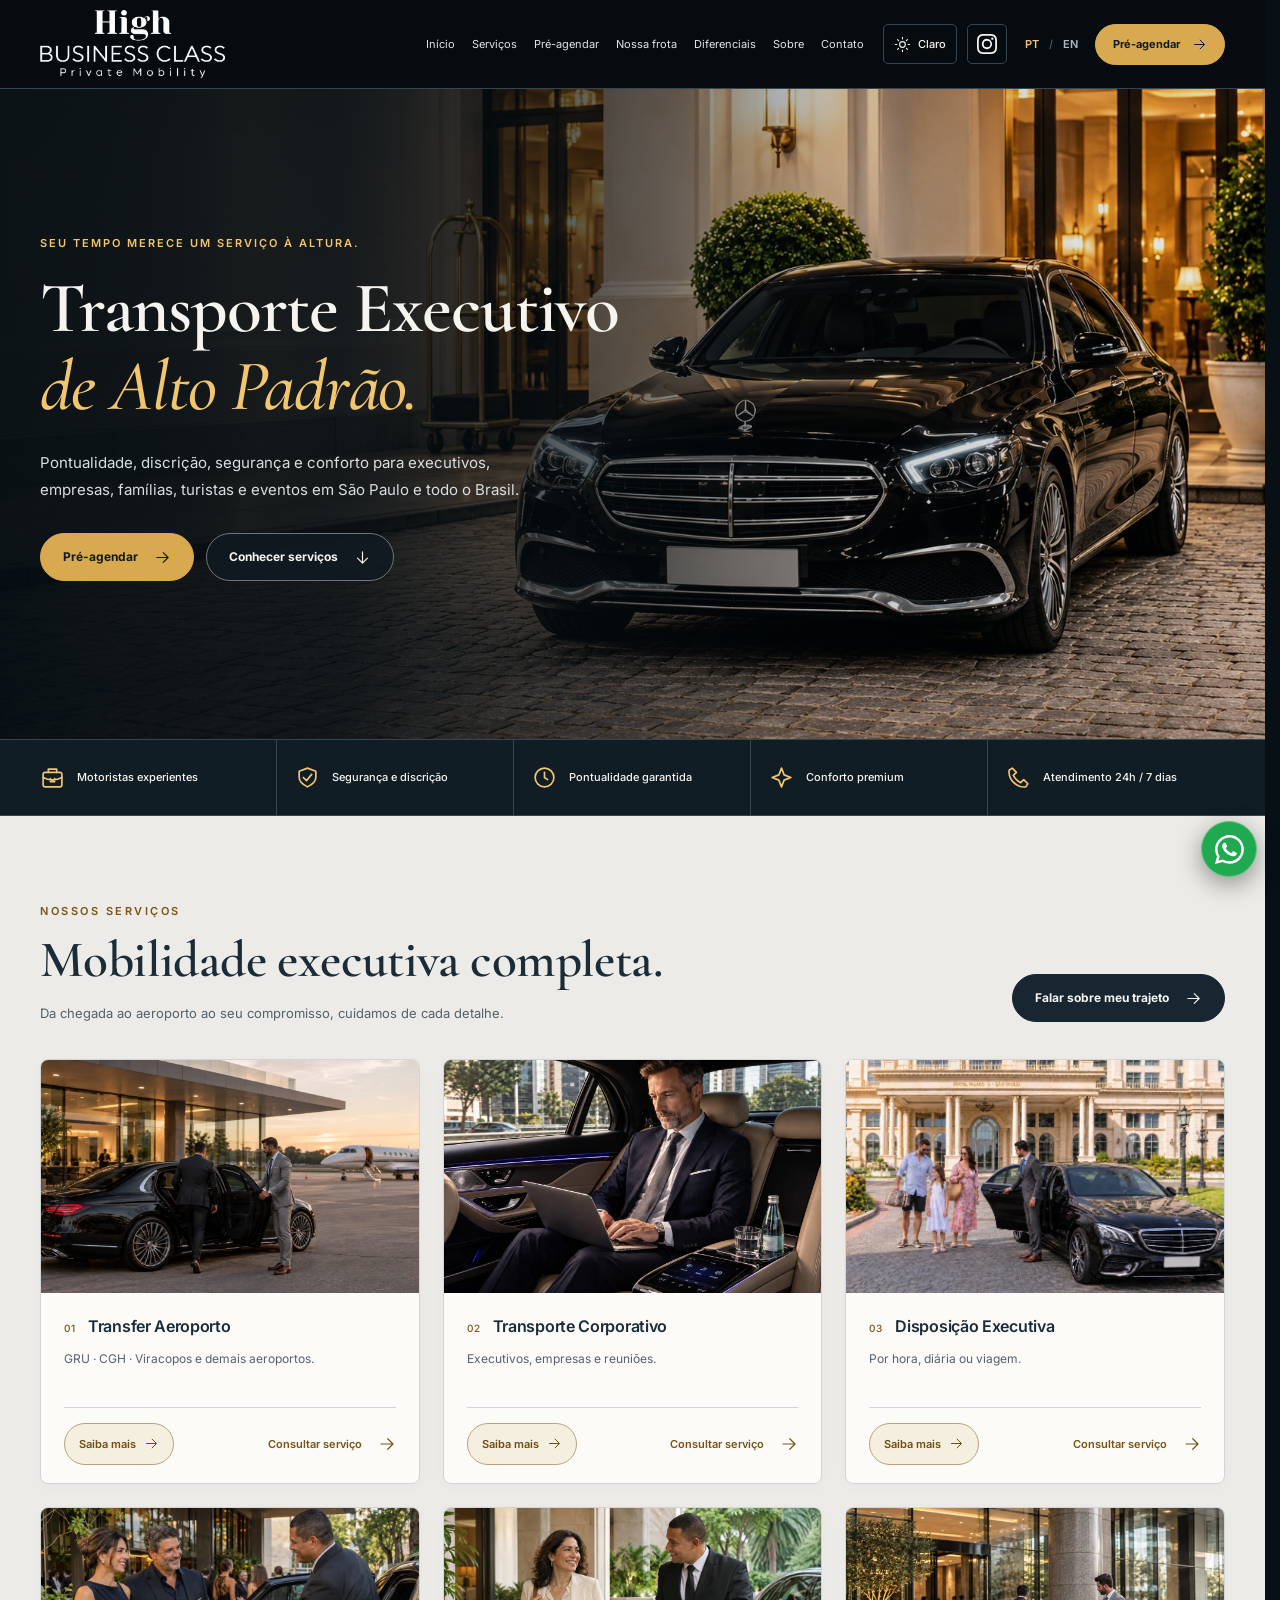
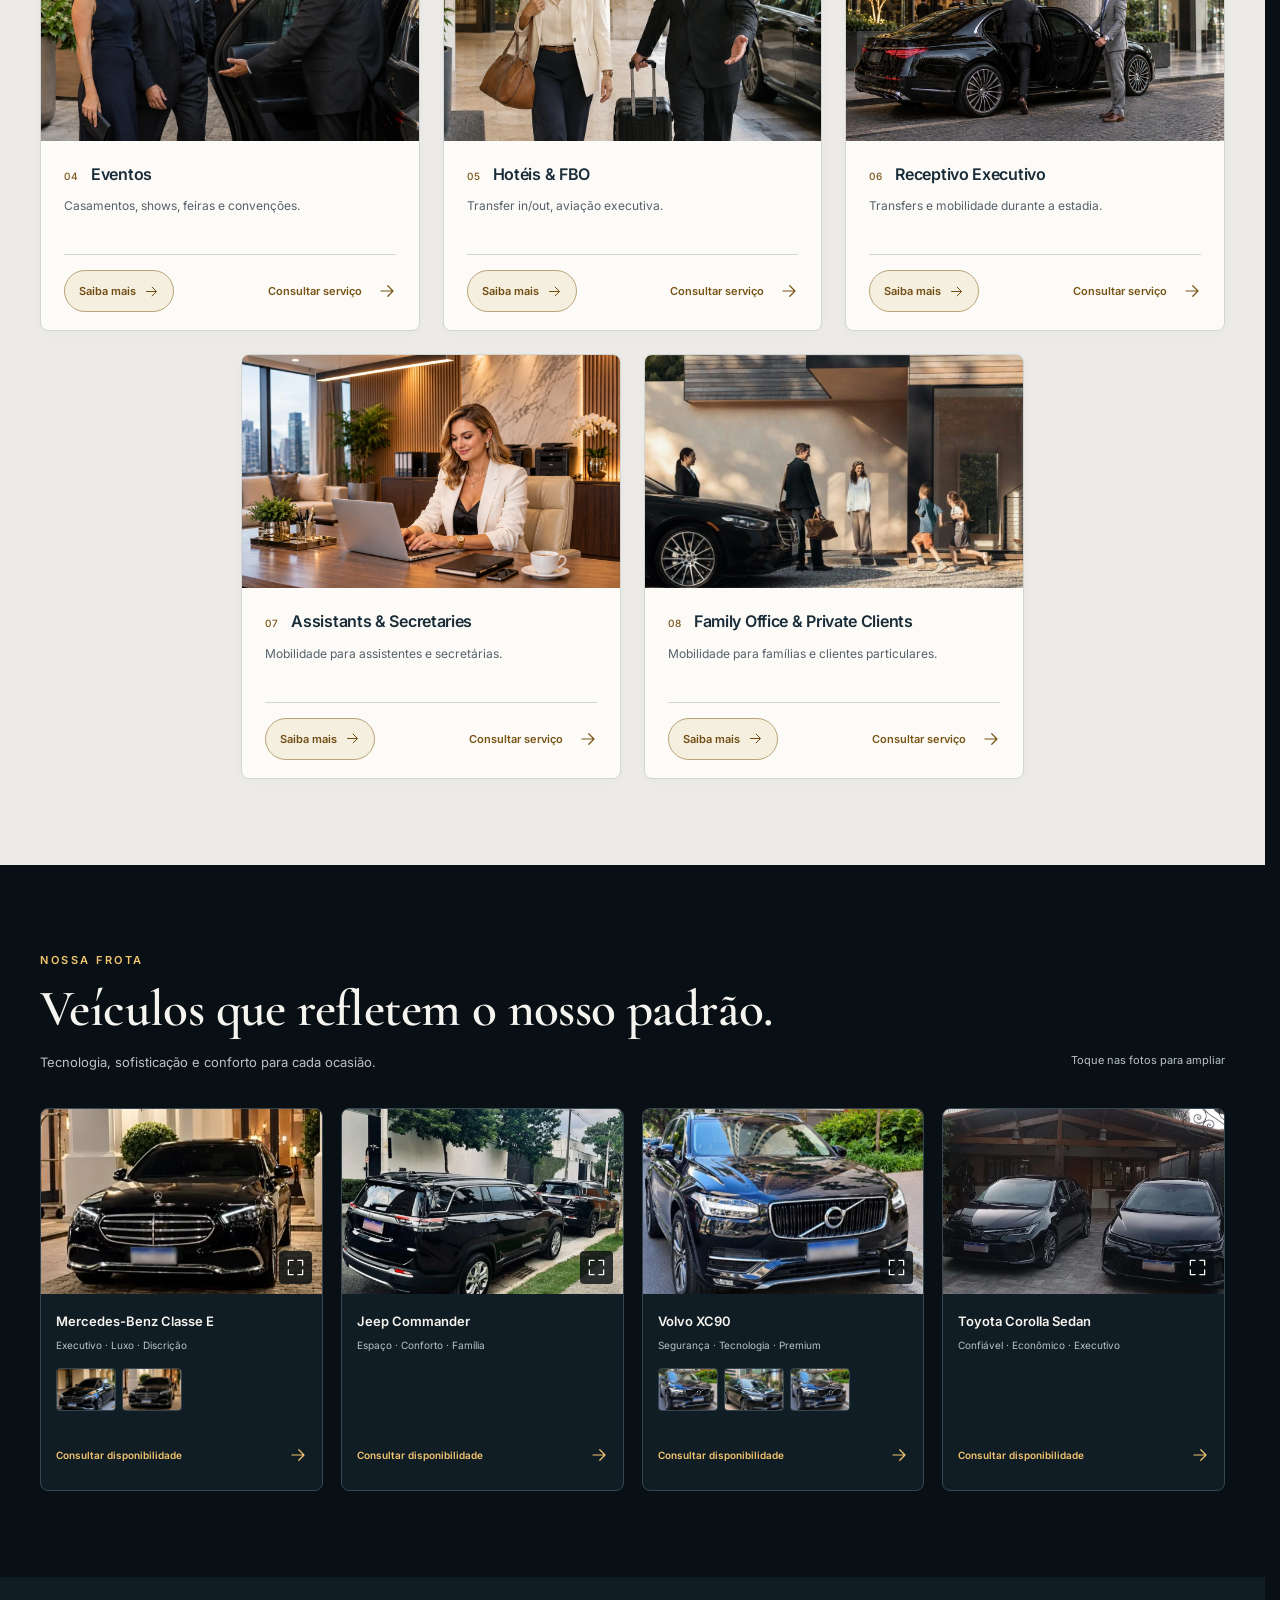
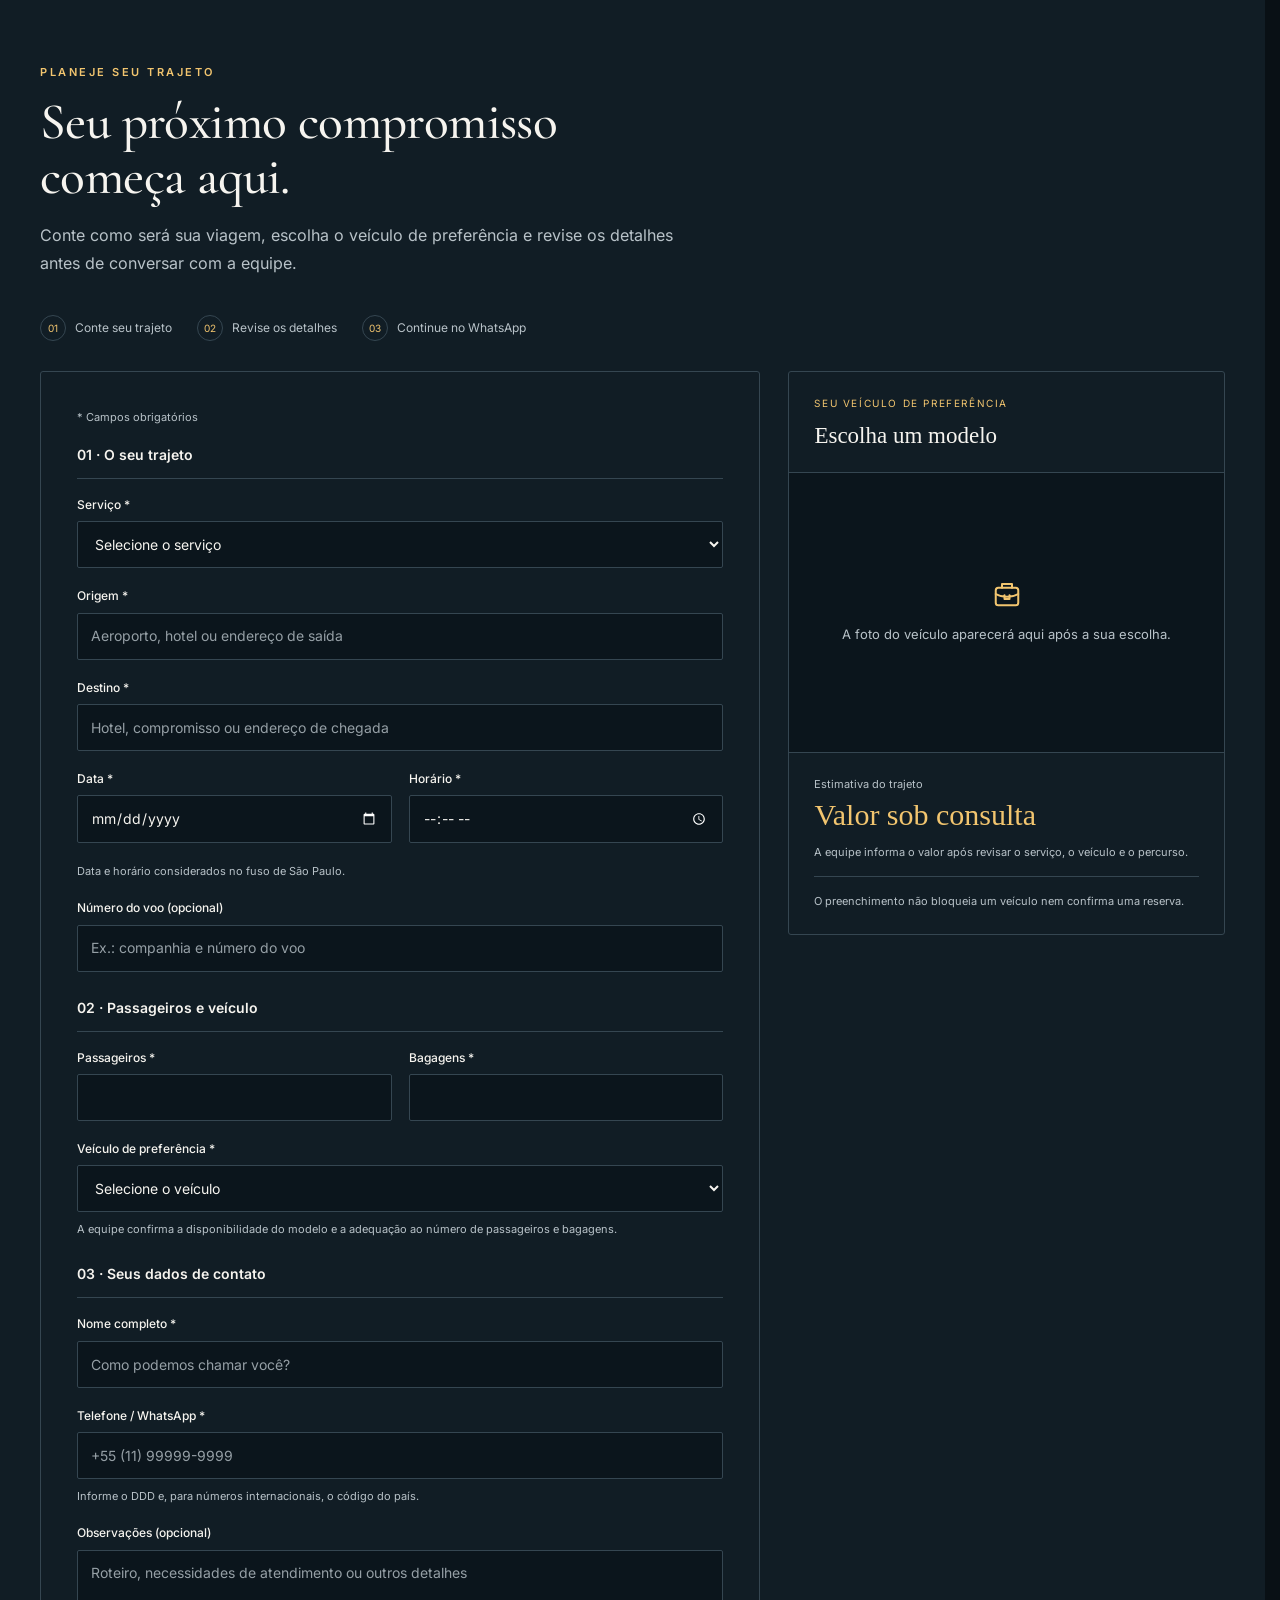
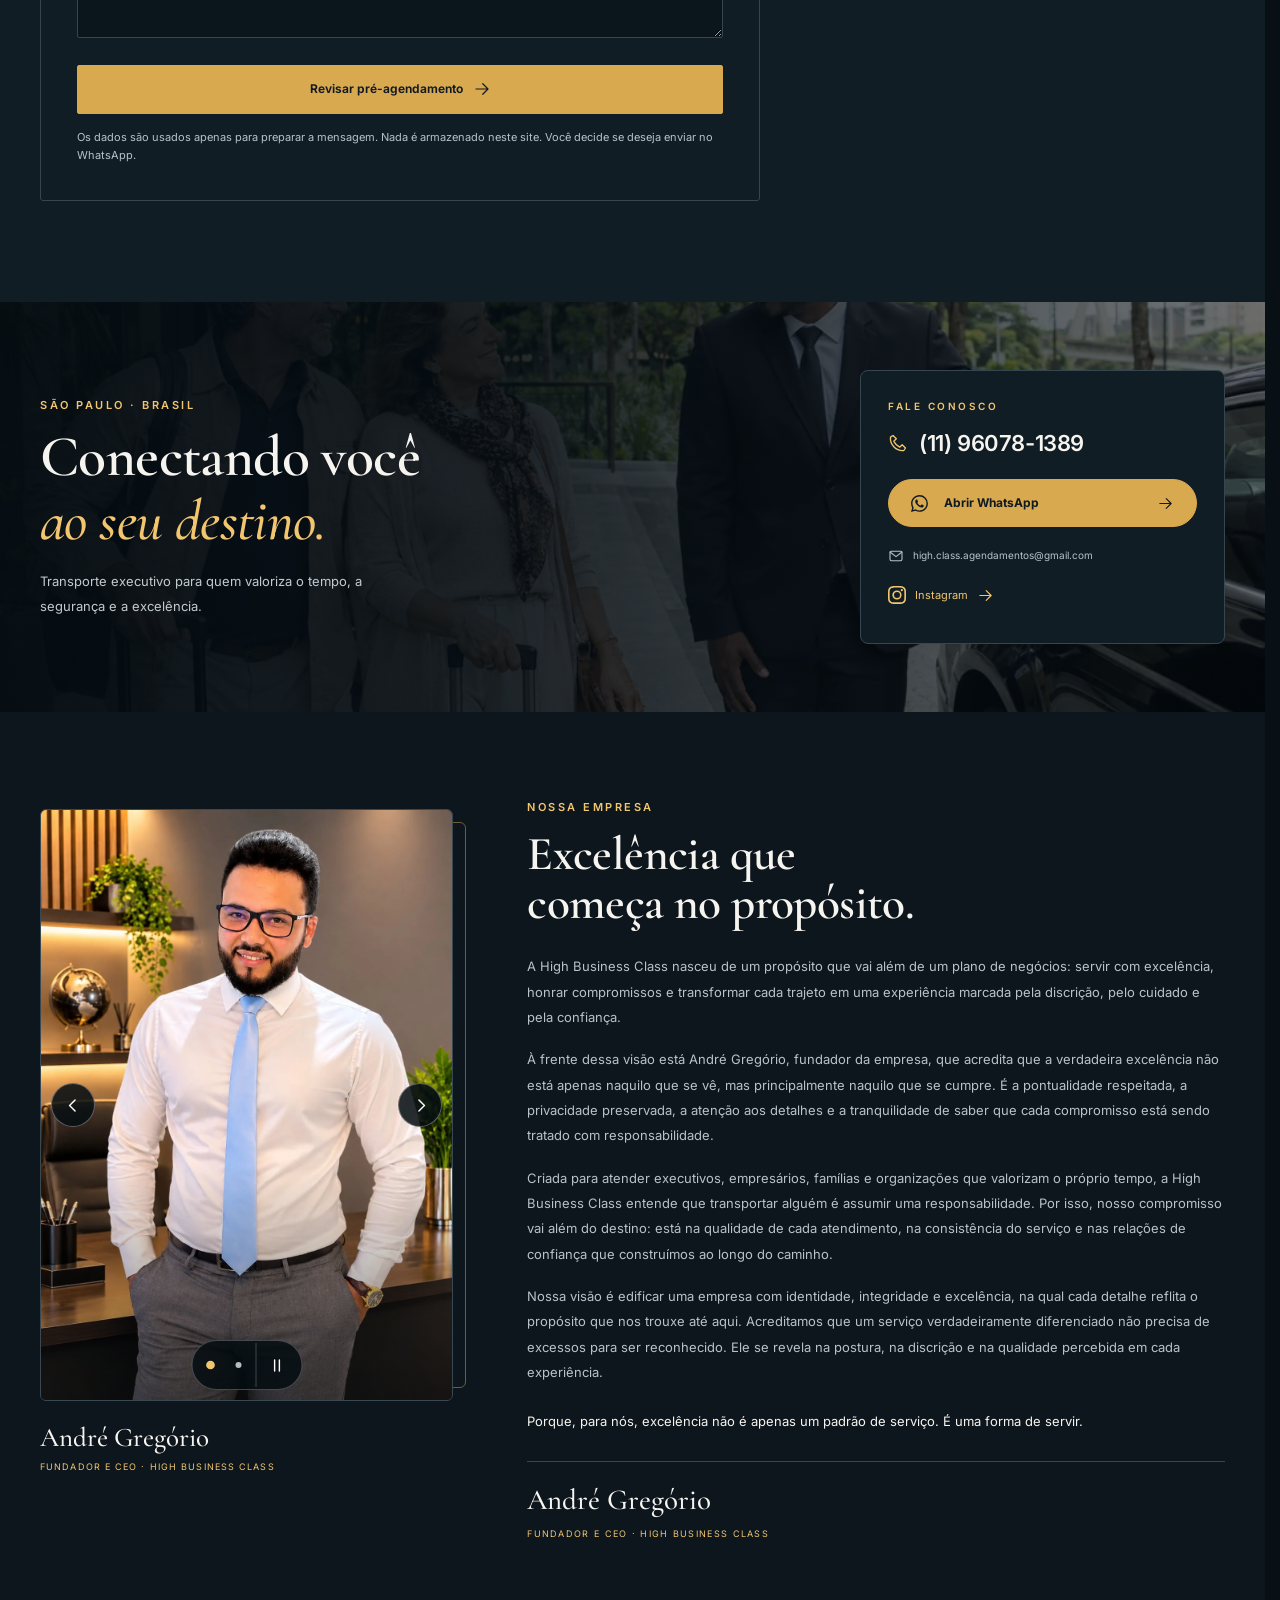
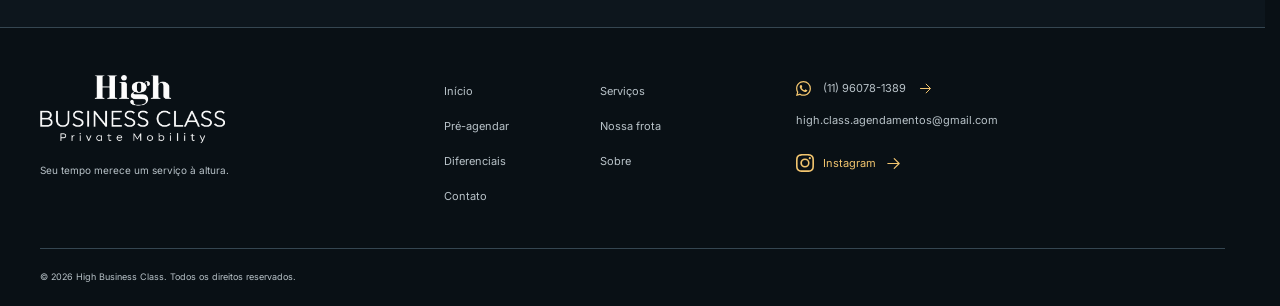
==== versoes/evolucao/index.html @ d51adef8 "Atualiza imagem de disposição executiva" ====
<!doctype html>
<html lang="pt-BR" data-theme="dark"><head><meta charset="utf-8"><meta name="viewport" content="width=device-width,initial-scale=1"><script src="theme-init.js"></script><meta name="theme-color" content="#091015"><meta name="description" content="High Business Class — Transporte Executivo de Alto Padrão em São Paulo."><title>High Business Class | Transporte Executivo de Alto Padrão</title><meta property="og:type" content="website"><meta property="og:locale" content="pt_BR"><meta property="og:title" content="High Business Class | Transporte Executivo de Alto Padrão"><meta property="og:description" content="Seu tempo merece um serviço à altura."><link rel="preload" href="assets/fonts/inter-latin.woff2" as="font" type="font/woff2" crossorigin><link rel="preload" href="assets/fonts/cormorant-latin.woff2" as="font" type="font/woff2" crossorigin><link rel="stylesheet" href="styles.css"><link rel="stylesheet" href="theme.css"><link rel="stylesheet" href="carousels.css"><link rel="stylesheet" href="booking.css"><link rel="stylesheet" href="service-details.css"><script src="config.js" defer></script><script src="media-config.js" defer></script><script src="booking-config.js" defer></script><script src="app.js" defer></script><script src="theme.js" defer></script><script src="carousels.js" defer></script><script src="service-details.js" defer></script><script src="booking.js" defer></script></head><body>
<a data-i18n="copy" data-en="Skip to content" href="#conteudo" class="skip-link">Pular para o conteúdo</a><!-- WhatsApp and Instagram glyphs: Bootstrap Icons (https://icons.getbootstrap.com/).
The MIT License (MIT)

Copyright (c) 2019-2024 The Bootstrap Authors

Permission is hereby granted, free of charge, to any person obtaining a copy
of this software and associated documentation files (the "Software"), to deal
in the Software without restriction, including without limitation the rights
to use, copy, modify, merge, publish, distribute, sublicense, and/or sell
copies of the Software, and to permit persons to whom the Software is
furnished to do so, subject to the following conditions:

The above copyright notice and this permission notice shall be included in
all copies or substantial portions of the Software.

THE SOFTWARE IS PROVIDED "AS IS", WITHOUT WARRANTY OF ANY KIND, EXPRESS OR
IMPLIED, INCLUDING BUT NOT LIMITED TO THE WARRANTIES OF MERCHANTABILITY,
FITNESS FOR A PARTICULAR PURPOSE AND NONINFRINGEMENT. IN NO EVENT SHALL THE
AUTHORS OR COPYRIGHT HOLDERS BE LIABLE FOR ANY CLAIM, DAMAGES OR OTHER
LIABILITY, WHETHER IN AN ACTION OF CONTRACT, TORT OR OTHERWISE, ARISING FROM,
OUT OF OR IN CONNECTION WITH THE SOFTWARE OR THE USE OR OTHER DEALINGS IN
THE SOFTWARE.
-->
<svg class="icon-library" xmlns="http://www.w3.org/2000/svg" aria-hidden="true"><symbol id="i-arrow" viewBox="0 0 24 24"><path d="M4 12h15M13 5l7 7-7 7"/></symbol><symbol id="i-down" viewBox="0 0 24 24"><path d="M12 4v16M5 13l7 7 7-7"/></symbol><symbol id="i-clock" viewBox="0 0 24 24"><circle cx="12" cy="12" r="9"/><path d="M12 7v5l3 2"/></symbol><symbol id="i-shield" viewBox="0 0 24 24"><path d="m12 3 8 3v6c0 4-4 7-8 9-4-2-8-5-8-9V6l8-3Z"/><path d="m8 12 3 3 5-6"/></symbol><symbol id="i-spark" viewBox="0 0 24 24"><path d="m12 3 2.5 6.5L21 12l-6.5 2.5L12 21l-2.5-6.5L3 12l6.5-2.5L12 3Z"/></symbol><symbol id="i-pin" viewBox="0 0 24 24"><path d="M19 10c0 6-7 11-7 11S5 16 5 10a7 7 0 1 1 14 0Z"/><circle cx="12" cy="10" r="2.5"/></symbol><symbol id="i-plane" viewBox="0 0 24 24"><path d="m3 12 7 2 4 7 2-1-1-7 6-7c1-2-1-4-3-2l-7 6-7-1-1 3Z"/></symbol><symbol id="i-case" viewBox="0 0 24 24"><rect x="3" y="7" width="18" height="14" rx="2"/><path d="M8 7V4h8v3M3 12c5 3 13 3 18 0M10 13v3h4v-3"/></symbol><symbol id="i-mail" viewBox="0 0 24 24"><rect x="3" y="5" width="18" height="14" rx="2"/><path d="m3 6 9 7 9-7"/></symbol><symbol id="i-phone" viewBox="0 0 24 24"><path d="m6 3 4 4-3 3c2 4 3 5 7 7l3-3 4 4-2 3C10 22 2 14 3 5l3-2Z"/></symbol><symbol id="i-expand" viewBox="0 0 24 24"><path d="M9 3H3v6m12-6h6v6M3 15v6h6m12-6v6h-6"/></symbol><symbol id="i-close" viewBox="0 0 24 24"><path d="m6 6 12 12M6 18 18 6"/></symbol><symbol id="i-menu" viewBox="0 0 24 24"><path d="M4 7h16M4 12h16M4 17h16"/></symbol><symbol id="i-instagram" viewBox="0 0 16 16"><path fill="currentColor" stroke="none" d="M8 0C5.829 0 5.556.01 4.703.048 3.85.088 3.269.222 2.76.42a3.9 3.9 0 0 0-1.417.923A3.9 3.9 0 0 0 .42 2.76C.222 3.268.087 3.85.048 4.7.01 5.555 0 5.827 0 8.001c0 2.172.01 2.444.048 3.297.04.852.174 1.433.372 1.942.205.526.478.972.923 1.417.444.445.89.719 1.416.923.51.198 1.09.333 1.942.372C5.555 15.99 5.827 16 8 16s2.444-.01 3.298-.048c.851-.04 1.434-.174 1.943-.372a3.9 3.9 0 0 0 1.416-.923c.445-.445.718-.891.923-1.417.197-.509.332-1.09.372-1.942C15.99 10.445 16 10.173 16 8s-.01-2.445-.048-3.299c-.04-.851-.175-1.433-.372-1.941a3.9 3.9 0 0 0-.923-1.417A3.9 3.9 0 0 0 13.24.42c-.51-.198-1.092-.333-1.943-.372C10.443.01 10.172 0 7.998 0zm-.717 1.442h.718c2.136 0 2.389.007 3.232.046.78.035 1.204.166 1.486.275.373.145.64.319.92.599s.453.546.598.92c.11.281.24.705.275 1.485.039.843.047 1.096.047 3.231s-.008 2.389-.047 3.232c-.035.78-.166 1.203-.275 1.485a2.5 2.5 0 0 1-.599.919c-.28.28-.546.453-.92.598-.28.11-.704.24-1.485.276-.843.038-1.096.047-3.232.047s-2.39-.009-3.233-.047c-.78-.036-1.203-.166-1.485-.276a2.5 2.5 0 0 1-.92-.598 2.5 2.5 0 0 1-.6-.92c-.109-.281-.24-.705-.275-1.485-.038-.843-.046-1.096-.046-3.233s.008-2.388.046-3.231c.036-.78.166-1.204.276-1.486.145-.373.319-.64.599-.92s.546-.453.92-.598c.282-.11.705-.24 1.485-.276.738-.034 1.024-.044 2.515-.045zm4.988 1.328a.96.96 0 1 0 0 1.92.96.96 0 0 0 0-1.92m-4.27 1.122a4.109 4.109 0 1 0 0 8.217 4.109 4.109 0 0 0 0-8.217m0 1.441a2.667 2.667 0 1 1 0 5.334 2.667 2.667 0 0 1 0-5.334"/></symbol><symbol id="i-wa" viewBox="0 0 16 16"><path fill="currentColor" stroke="none" d="M13.601 2.326A7.85 7.85 0 0 0 7.994 0C3.627 0 .068 3.558.064 7.926c0 1.399.366 2.76 1.057 3.965L0 16l4.204-1.102a7.9 7.9 0 0 0 3.79.965h.004c4.368 0 7.926-3.558 7.93-7.93A7.9 7.9 0 0 0 13.6 2.326zM7.994 14.521a6.6 6.6 0 0 1-3.356-.92l-.24-.144-2.494.654.666-2.433-.156-.251a6.56 6.56 0 0 1-1.007-3.505c0-3.626 2.957-6.584 6.591-6.584a6.56 6.56 0 0 1 4.66 1.931 6.56 6.56 0 0 1 1.928 4.66c-.004 3.639-2.961 6.592-6.592 6.592m3.615-4.934c-.197-.099-1.17-.578-1.353-.646-.182-.065-.315-.099-.445.099-.133.197-.513.646-.627.775-.114.133-.232.148-.43.05-.197-.1-.836-.308-1.592-.985-.59-.525-.985-1.175-1.103-1.372-.114-.198-.011-.304.088-.403.087-.088.197-.232.296-.346.1-.114.133-.198.198-.33.065-.134.034-.248-.015-.347-.05-.099-.445-1.076-.612-1.47-.16-.389-.323-.335-.445-.34-.114-.007-.247-.007-.38-.007a.73.73 0 0 0-.529.247c-.182.198-.691.677-.691 1.654s.71 1.916.81 2.049c.098.133 1.394 2.132 3.383 2.992.47.205.84.326 1.129.418.475.152.904.129 1.246.08.38-.058 1.171-.48 1.338-.943.164-.464.164-.86.114-.943-.049-.084-.182-.133-.38-.232"/></symbol></svg>
<header class="site-header"><div class="wrap header-inner"><a href="#inicio" class="brand" aria-label="High Business Class — início" data-i18n-aria="copy" data-en-aria="High Business Class — home"><img class="logo" src="assets/logo-transparente.png" alt="High Business Class" width="1347" height="686"></a><nav id="site-nav" class="links" aria-label="Navegação principal" data-i18n-aria="copy" data-en-aria="Main navigation"><a href="#inicio"><span data-i18n="copy" data-en="Home" >Início</span></a><a href="#servicos"><span data-i18n="copy" data-en="Services" >Serviços</span></a><a href="#pre-agendamento"><span data-i18n="copy" data-en="Pre-booking">Pré-agendar</span></a><a href="#frota"><span data-i18n="copy" data-en="Our fleet" >Nossa frota</span></a><a href="#diferenciais"><span data-i18n="copy" data-en="Why HBC" >Diferenciais</span></a><a href="#sobre"><span data-i18n="copy" data-en="About" >Sobre</span></a><a href="#contato"><span data-i18n="copy" data-en="Contact" >Contato</span></a></nav><div class="header-actions"><button id="theme-toggle" class="theme-toggle" type="button" aria-label="Ativar tema claro" disabled><svg class="icon theme-sun" viewBox="0 0 24 24" aria-hidden="true"><circle cx="12" cy="12" r="4"/><path d="M12 2v2m0 16v2M2 12h2m16 0h2M5 5l1.5 1.5m11 11L19 19M5 19l1.5-1.5m11-11L19 5"/></svg><svg class="icon theme-moon" viewBox="0 0 24 24" aria-hidden="true"><path d="M20.8 13.4A9 9 0 0 1 10.6 3.2 9 9 0 1 0 20.8 13.4Z"/></svg><span data-theme-label>Claro</span></button><a class="header-instagram" data-instagram data-position="header" href="https://www.instagram.com/high.class.business/" target="_blank" rel="noopener noreferrer" aria-label="Instagram da High Business Class"><svg class="icon icon-brand" viewBox="0 0 16 16" aria-hidden="true" focusable="false"><use href="#i-instagram"/></svg></a><div class="language" role="group" aria-label="Idioma" data-i18n-aria="copy" data-en-aria="Language"><button type="button" class="lang-btn active" data-lang="pt" aria-pressed="true" lang="pt-BR">PT</button><span aria-hidden="true">/</span><button type="button" class="lang-btn" data-lang="en" aria-pressed="false" lang="en">EN</button></div><a class="btn gold header-quote" data-position="header" href="#pre-agendamento" ><span data-i18n="copy" data-en="Pre-book" >Pré-agendar</span><svg class="icon" aria-hidden="true" focusable="false"><use href="#i-arrow"/></svg></a><button id="menu-toggle" class="menu-toggle" type="button" aria-controls="site-nav" aria-expanded="false" aria-label="Abrir menu"><svg class="icon" aria-hidden="true" focusable="false"><use href="#i-menu"/></svg></button></div></div></header>
<main id="conteudo"><section class="hero" id="inicio" aria-labelledby="hero-title"><img class="hero-photo" src="assets/hero-carro-hd.webp" alt="Mercedes-Benz Classe E em frente à entrada de um hotel" data-i18n-alt="Copy" data-en-alt="Mercedes-Benz E-Class outside a hotel entrance" width="1672" height="941" fetchpriority="high"><div class="wrap hero-wrap"><div class="hero-content"><p data-i18n="copy" data-en="Your time deserves a service to match." class="eyebrow">Seu tempo merece um serviço à altura.</p><h1 id="hero-title"><span data-i18n="copy" data-en="Executive Chauffeur Service" >Transporte Executivo</span><em class="gold-text"><span data-i18n="copy" data-en="of Distinction." >de Alto Padrão.</span></em></h1><p data-i18n="copy" data-en="Punctuality, discretion, safety and comfort for executives, companies, families, visitors and events in São Paulo and throughout Brazil." class="hero-description">Pontualidade, discrição, segurança e conforto para executivos, empresas, famílias, turistas e eventos em São Paulo e todo o Brasil.</p><div class="hero-actions"><a class="btn gold" data-position="hero" href="#pre-agendamento" ><span data-i18n="copy" data-en="Plan my journey" >Pré-agendar</span><svg class="icon" aria-hidden="true" focusable="false"><use href="#i-arrow"/></svg></a><a class="btn dark" href="#servicos"><span data-i18n="copy" data-en="Explore services" >Conhecer serviços</span><svg class="icon" aria-hidden="true" focusable="false"><use href="#i-down"/></svg></a></div></div></div></section>
<div class="featurebar" id="diferenciais"><div class="wrap features"><div class="feature"><svg class="icon" aria-hidden="true" focusable="false"><use href="#i-case"/></svg><span data-i18n="copy" data-en="Experienced chauffeurs" >Motoristas experientes</span></div><div class="feature"><svg class="icon" aria-hidden="true" focusable="false"><use href="#i-shield"/></svg><span data-i18n="copy" data-en="Safety &amp; discretion" >Segurança e discrição</span></div><div class="feature"><svg class="icon" aria-hidden="true" focusable="false"><use href="#i-clock"/></svg><span data-i18n="copy" data-en="Guaranteed punctuality" >Pontualidade garantida</span></div><div class="feature"><svg class="icon" aria-hidden="true" focusable="false"><use href="#i-spark"/></svg><span data-i18n="copy" data-en="Premium comfort" >Conforto premium</span></div><div class="feature"><svg class="icon" aria-hidden="true" focusable="false"><use href="#i-phone"/></svg><span data-i18n="copy" data-en="24/7 assistance" >Atendimento 24h / 7 dias</span></div></div></div>
<section class="services-section" id="servicos" aria-labelledby="services-title"><div class="wrap"><div class="section-top"><div><p data-i18n="copy" data-en="Our services" class="kicker">Nossos serviços</p><h2 data-i18n="copy" data-en="Complete executive mobility." id="services-title">Mobilidade executiva completa.</h2><p data-i18n="copy" data-en="From airport arrival to your business engagement, we take care of every detail." class="section-description">Da chegada ao aeroporto ao seu compromisso, cuidamos de cada detalhe.</p></div><a class="btn dark" data-position="services_intro" href="#pre-agendamento" ><span data-i18n="copy" data-en="Discuss my journey" >Falar sobre meu trajeto</span><svg class="icon" aria-hidden="true" focusable="false"><use href="#i-arrow"/></svg></a></div><div class="service-grid service-grid--expanded"><article class="service" id="servico-aeroporto"><div class="service-img" data-carousel="aeroporto" data-carousel-label="Transfer aeroporto" data-carousel-label-en="Airport transfers"><img src="assets/novas/transferofc001.webp" width="1280" height="720" alt="Motorista recebe passageiro junto a um sedã em terminal de aviação executiva" data-i18n-alt="copy" data-en-alt="Chauffeur welcoming a passenger beside a sedan at an executive aviation terminal" loading="lazy" decoding="async"></div><div class="service-body"><div class="service-title"><span class="service-index" aria-hidden="true">01</span><h3 data-i18n="copy" data-en="Airport Transfers" >Transfer Aeroporto</h3></div><p data-i18n="copy" data-en="GRU · CGH · Viracopos and other airports." >GRU · CGH · Viracopos e demais aeroportos.</p><div class="service-actions"><button class="service-more" type="button" data-service-open="aeroporto" aria-controls="service-dialog-aeroporto" aria-haspopup="dialog" aria-label="Saiba mais sobre Transfer aeroporto" data-i18n-aria="copy" data-en-aria="Learn more about Airport transfer" hidden><span data-i18n="copy" data-en="Learn more">Saiba mais</span><svg class="icon" aria-hidden="true" focusable="false"><use href="#i-arrow"/></svg></button><a class="text-link" data-position="service" data-service="aeroporto" href="#pre-agendamento"  data-booking-service="aeroporto"><span data-i18n="copy" data-en="Enquire about this service" >Consultar serviço</span><svg class="icon" aria-hidden="true" focusable="false"><use href="#i-arrow"/></svg></a></div></div></article><article class="service" id="servico-corporativo"><div class="service-img" data-carousel="corporativo" data-carousel-label="Transporte corporativo" data-carousel-label-en="Corporate transportation"><img src="assets/novas/corporativoofc001.webp" width="1280" height="945" alt="Passageiro de terno usa notebook no banco traseiro de um veículo executivo" data-i18n-alt="copy" data-en-alt="Passenger in a suit using a laptop in the rear seat of an executive vehicle" loading="lazy" decoding="async"></div><div class="service-body"><div class="service-title"><span class="service-index" aria-hidden="true">02</span><h3 data-i18n="copy" data-en="Corporate Transportation" >Transporte Corporativo</h3></div><p data-i18n="copy" data-en="Executives, companies and meetings." >Executivos, empresas e reuniões.</p><div class="service-actions"><button class="service-more" type="button" data-service-open="corporativo" aria-controls="service-dialog-corporativo" aria-haspopup="dialog" aria-label="Saiba mais sobre Transporte corporativo" data-i18n-aria="copy" data-en-aria="Learn more about Corporate transportation" hidden><span data-i18n="copy" data-en="Learn more">Saiba mais</span><svg class="icon" aria-hidden="true" focusable="false"><use href="#i-arrow"/></svg></button><a class="text-link" data-position="service" data-service="corporativo" href="#pre-agendamento"  data-booking-service="corporativo"><span data-i18n="copy" data-en="Enquire about this service" >Consultar serviço</span><svg class="icon" aria-hidden="true" focusable="false"><use href="#i-arrow"/></svg></a></div></div></article><article class="service" id="servico-disposicao"><div class="service-img" data-carousel="disposicao" data-carousel-label="Disposição executiva" data-carousel-label-en="Chauffeur at disposal"><img src="assets/novas/disposicao01.webp" width="1591" height="989" alt="Motorista recebe uma família junto a um sedã executivo na entrada de um hotel" data-i18n-alt="Copy" data-en-alt="Chauffeur welcoming a family beside an executive sedan at a hotel entrance" loading="lazy" decoding="async"></div><div class="service-body"><div class="service-title"><span class="service-index" aria-hidden="true">03</span><h3 data-i18n="copy" data-en="Chauffeur at Disposal" >Disposição Executiva</h3></div><p data-i18n="copy" data-en="Hourly, daily or trip-based service." >Por hora, diária ou viagem.</p><div class="service-actions"><button class="service-more" type="button" data-service-open="disposicao" aria-controls="service-dialog-disposicao" aria-haspopup="dialog" aria-label="Saiba mais sobre Motorista à disposição" data-i18n-aria="copy" data-en-aria="Learn more about Private chauffeur" hidden><span data-i18n="copy" data-en="Learn more">Saiba mais</span><svg class="icon" aria-hidden="true" focusable="false"><use href="#i-arrow"/></svg></button><a class="text-link" data-position="service" data-service="disposicao" href="#pre-agendamento"  data-booking-service="disposicao"><span data-i18n="copy" data-en="Enquire about this service" >Consultar serviço</span><svg class="icon" aria-hidden="true" focusable="false"><use href="#i-arrow"/></svg></a></div></div></article><article class="service" id="servico-eventos"><div class="service-img" data-carousel="eventos" data-carousel-label="Eventos" data-carousel-label-en="Events"><img src="assets/novas/eventos.webp" width="1000" height="667" alt="Convidados sendo recebidos para um evento" data-i18n-alt="Copy" data-en-alt="Guests being welcomed for an event" loading="lazy" decoding="async"></div><div class="service-body"><div class="service-title"><span class="service-index" aria-hidden="true">04</span><h3 data-i18n="copy" data-en="Events" >Eventos</h3></div><p data-i18n="copy" data-en="Weddings, concerts, trade shows and conventions." >Casamentos, shows, feiras e convenções.</p><div class="service-actions"><button class="service-more" type="button" data-service-open="eventos" aria-controls="service-dialog-eventos" aria-haspopup="dialog" aria-label="Saiba mais sobre Transporte para eventos" data-i18n-aria="copy" data-en-aria="Learn more about Event transportation" hidden><span data-i18n="copy" data-en="Learn more">Saiba mais</span><svg class="icon" aria-hidden="true" focusable="false"><use href="#i-arrow"/></svg></button><a class="text-link" data-position="service" data-service="eventos" href="#pre-agendamento"  data-booking-service="eventos"><span data-i18n="copy" data-en="Enquire about this service" >Consultar serviço</span><svg class="icon" aria-hidden="true" focusable="false"><use href="#i-arrow"/></svg></a></div></div></article><article class="service" id="servico-hoteis"><div class="service-img" data-carousel="hoteis" data-carousel-label="Hotéis e FBO" data-carousel-label-en="Hotels and FBO"><img src="assets/novas/hoteis-fbo.webp" width="1000" height="667" alt="Viajante sendo recebido à saída de um hotel" data-i18n-alt="Copy" data-en-alt="A traveller being welcomed outside a hotel" loading="lazy" decoding="async"></div><div class="service-body"><div class="service-title"><span class="service-index" aria-hidden="true">05</span><h3 data-i18n="copy" data-en="Hotels &amp; FBO" >Hotéis &amp; FBO</h3></div><p data-i18n="copy" data-en="Transfers and private aviation." >Transfer in/out, aviação executiva.</p><div class="service-actions"><button class="service-more" type="button" data-service-open="hoteis" aria-controls="service-dialog-hoteis" aria-haspopup="dialog" aria-label="Saiba mais sobre Hotéis e aviação executiva" data-i18n-aria="copy" data-en-aria="Learn more about Hotels and private aviation" hidden><span data-i18n="copy" data-en="Learn more">Saiba mais</span><svg class="icon" aria-hidden="true" focusable="false"><use href="#i-arrow"/></svg></button><a class="text-link" data-position="service" data-service="hoteis" href="#pre-agendamento"  data-booking-service="hoteis"><span data-i18n="copy" data-en="Enquire about this service" >Consultar serviço</span><svg class="icon" aria-hidden="true" focusable="false"><use href="#i-arrow"/></svg></a></div></div></article><article class="service" id="servico-receptivo"><div class="service-img" data-carousel="receptivo" data-carousel-label="Receptivo Executivo" data-carousel-label-en="Executive Meet &amp; Greet"><img src="assets/novas/receptivoexecutivoofc001.webp" width="1280" height="960" alt="Motorista segura a porta de um sedã executivo para um passageiro diante de um edifício" data-i18n-alt="copy" data-en-alt="Chauffeur holding the door of an executive sedan for a passenger outside a building" loading="lazy" decoding="async"></div><div class="service-body"><div class="service-title"><span class="service-index" aria-hidden="true">06</span><h3 data-i18n="copy" data-en="Executive Meet &amp; Greet">Receptivo Executivo</h3></div><p data-i18n="copy" data-en="Transfers and transportation throughout your stay.">Transfers e mobilidade durante a estadia.</p><div class="service-actions"><button class="service-more" type="button" data-service-open="receptivo" aria-controls="service-dialog-receptivo" aria-haspopup="dialog" aria-label="Saiba mais sobre Receptivo Executivo" data-i18n-aria="copy" data-en-aria="Learn more about Executive Meet &amp; Greet" hidden><span data-i18n="copy" data-en="Learn more">Saiba mais</span><svg class="icon" aria-hidden="true" focusable="false"><use href="#i-arrow"/></svg></button><a class="text-link" data-position="service" data-service="receptivo" href="#pre-agendamento" data-booking-service="receptivo"><span data-i18n="copy" data-en="Enquire about this service">Consultar serviço</span><svg class="icon" aria-hidden="true" focusable="false"><use href="#i-arrow"/></svg></a></div></div></article><article class="service" id="servico-assistants"><div class="service-img" data-carousel="assistants" data-carousel-label="Assistants &amp; Secretaries" data-carousel-label-en="Assistants &amp; Secretaries"><img src="assets/novas/assitantssecretariesofc001.webp" width="1280" height="842" alt="Mulher de blazer claro usando notebook em uma mesa de escritório" data-i18n-alt="copy" data-en-alt="Woman in a light blazer using a laptop at an office desk" loading="lazy" decoding="async"></div><div class="service-body"><div class="service-title"><span class="service-index" aria-hidden="true">07</span><h3 data-i18n="copy" data-en="Assistants &amp; Secretaries">Assistants &amp; Secretaries</h3></div><p data-i18n="copy" data-en="Transportation support for assistants and secretaries.">Mobilidade para assistentes e secretárias.</p><div class="service-actions"><button class="service-more" type="button" data-service-open="assistants" aria-controls="service-dialog-assistants" aria-haspopup="dialog" aria-label="Saiba mais sobre Assistants &amp; Secretaries" data-i18n-aria="copy" data-en-aria="Learn more about Assistants &amp; Secretaries" hidden><span data-i18n="copy" data-en="Learn more">Saiba mais</span><svg class="icon" aria-hidden="true" focusable="false"><use href="#i-arrow"/></svg></button><a class="text-link" data-position="service" data-service="assistants" href="#pre-agendamento" data-booking-service="assistants"><span data-i18n="copy" data-en="Enquire about this service">Consultar serviço</span><svg class="icon" aria-hidden="true" focusable="false"><use href="#i-arrow"/></svg></a></div></div></article><article class="service" id="servico-familyoffice"><div class="service-img" data-carousel="familyoffice" data-carousel-label="Family Office &amp; Private Clients" data-carousel-label-en="Family Office &amp; Private Clients"><img src="assets/novas/FAMILYOFFICE_PRIVATECLIENTS.webp" width="1024" height="597" alt="Família com duas crianças junto a um sedã preto na entrada de uma residência" data-i18n-alt="copy" data-en-alt="Family with two children beside a black sedan outside a residence" loading="lazy" decoding="async"></div><div class="service-body"><div class="service-title"><span class="service-index" aria-hidden="true">08</span><h3 data-i18n="copy" data-en="Family Office &amp; Private Clients">Family Office &amp; Private Clients</h3></div><p data-i18n="copy" data-en="Transportation for families and private clients.">Mobilidade para famílias e clientes particulares.</p><div class="service-actions"><button class="service-more" type="button" data-service-open="familyoffice" aria-controls="service-dialog-familyoffice" aria-haspopup="dialog" aria-label="Saiba mais sobre Family Office &amp; Private Clients" data-i18n-aria="copy" data-en-aria="Learn more about Family Office &amp; Private Clients" hidden><span data-i18n="copy" data-en="Learn more">Saiba mais</span><svg class="icon" aria-hidden="true" focusable="false"><use href="#i-arrow"/></svg></button><a class="text-link" data-position="service" data-service="familyoffice" href="#pre-agendamento" data-booking-service="familyoffice"><span data-i18n="copy" data-en="Enquire about this service">Consultar serviço</span><svg class="icon" aria-hidden="true" focusable="false"><use href="#i-arrow"/></svg></a></div></div></article></div></div></section>
<section class="fleet-section" id="frota" aria-labelledby="fleet-title"><div class="wrap"><div class="section-top"><div><p data-i18n="copy" data-en="Our fleet" class="kicker">Nossa frota</p><h2 data-i18n="copy" data-en="Vehicles that reflect our standards." id="fleet-title">Veículos que refletem o nosso padrão.</h2><p data-i18n="copy" data-en="Technology, sophistication and comfort for every occasion." class="section-description">Tecnologia, sofisticação e conforto para cada ocasião.</p></div><p data-i18n="copy" data-en="Tap the photos to enlarge" class="gallery-tip">Toque nas fotos para ampliar</p></div><div class="fleet-grid"><article class="vehicle"><button class="vehicle-main" type="button" data-gallery data-src="assets/frota/mercedes.webp" data-caption="Mercedes-Benz Classe E" data-alt="Mercedes-Benz Classe E" data-alt-pt="Mercedes-Benz Classe E" data-alt-en="Mercedes-Benz Classe E" aria-label="Ampliar foto: Mercedes-Benz Classe E" data-i18n-aria="copy" data-en-aria="Enlarge photo: Mercedes-Benz Classe E"><img src="assets/frota/mercedes.webp" alt="Mercedes-Benz Classe E" data-i18n-alt="Copy" data-en-alt="Mercedes-Benz Classe E" loading="lazy" decoding="async"><svg class="icon" aria-hidden="true" focusable="false"><use href="#i-expand"/></svg></button><div class="vehicle-body"><h3>Mercedes-Benz Classe E</h3><p data-i18n="copy" data-en="Executive · Luxury · Discretion" >Executivo · Luxo · Discrição</p><div class="vehicle-links"><div class="mini-gallery"><button class="thumbnail" type="button" data-gallery data-src="assets/frota/mercedes_1.png" data-caption="Mercedes-Benz Classe E" data-alt="Mercedes-Benz Classe E — foto 1" data-alt-pt="Mercedes-Benz Classe E — foto 1" data-alt-en="Mercedes-Benz Classe E — photo 1" aria-label="Ampliar foto: Mercedes-Benz Classe E" data-i18n-aria="copy" data-en-aria="Enlarge photo: Mercedes-Benz Classe E"><img src="assets/frota/mercedes_1.png" alt="Mercedes-Benz Classe E — foto 1" data-i18n-alt="Copy" data-en-alt="Mercedes-Benz Classe E — photo 1" loading="lazy" decoding="async"><svg class="icon" aria-hidden="true" focusable="false"><use href="#i-expand"/></svg></button><button class="thumbnail" type="button" data-gallery data-src="assets/frota/mercedes_2.png" data-caption="Mercedes-Benz Classe E" data-alt="Mercedes-Benz Classe E — foto 2" data-alt-pt="Mercedes-Benz Classe E — foto 2" data-alt-en="Mercedes-Benz Classe E — photo 2" aria-label="Ampliar foto: Mercedes-Benz Classe E" data-i18n-aria="copy" data-en-aria="Enlarge photo: Mercedes-Benz Classe E"><img src="assets/frota/mercedes_2.png" alt="Mercedes-Benz Classe E — foto 2" data-i18n-alt="Copy" data-en-alt="Mercedes-Benz Classe E — photo 2" loading="lazy" decoding="async"><svg class="icon" aria-hidden="true" focusable="false"><use href="#i-expand"/></svg></button></div><a class="text-link" data-position="fleet" href="#pre-agendamento"  data-booking-vehicle="mercedes"><span data-i18n="copy" data-en="Check availability" >Consultar disponibilidade</span><svg class="icon" aria-hidden="true" focusable="false"><use href="#i-arrow"/></svg></a></div></div></article><article class="vehicle"><button class="vehicle-main" type="button" data-gallery data-src="assets/frota/commander.webp" data-caption="Jeep Commander" data-alt="Jeep Commander" data-alt-pt="Jeep Commander" data-alt-en="Jeep Commander" aria-label="Ampliar foto: Jeep Commander" data-i18n-aria="copy" data-en-aria="Enlarge photo: Jeep Commander"><img src="assets/frota/commander.webp" alt="Jeep Commander" data-i18n-alt="Copy" data-en-alt="Jeep Commander" loading="lazy" decoding="async"><svg class="icon" aria-hidden="true" focusable="false"><use href="#i-expand"/></svg></button><div class="vehicle-body"><h3>Jeep Commander</h3><p data-i18n="copy" data-en="Space · Comfort · Family" >Espaço · Conforto · Família</p><div class="vehicle-links"><a class="text-link" data-position="fleet" href="#pre-agendamento"  data-booking-vehicle="commander"><span data-i18n="copy" data-en="Check availability" >Consultar disponibilidade</span><svg class="icon" aria-hidden="true" focusable="false"><use href="#i-arrow"/></svg></a></div></div></article><article class="vehicle"><button class="vehicle-main" type="button" data-gallery data-src="assets/frota/volvo.webp" data-caption="Volvo XC90" data-alt="Volvo XC90" data-alt-pt="Volvo XC90" data-alt-en="Volvo XC90" aria-label="Ampliar foto: Volvo XC90" data-i18n-aria="copy" data-en-aria="Enlarge photo: Volvo XC90"><img src="assets/frota/volvo.webp" alt="Volvo XC90" data-i18n-alt="Copy" data-en-alt="Volvo XC90" loading="lazy" decoding="async"><svg class="icon" aria-hidden="true" focusable="false"><use href="#i-expand"/></svg></button><div class="vehicle-body"><h3>Volvo XC90</h3><p data-i18n="copy" data-en="Safety · Technology · Premium" >Segurança · Tecnologia · Premium</p><div class="vehicle-links"><div class="mini-gallery"><button class="thumbnail" type="button" data-gallery data-src="assets/frota/volvo_1.png" data-caption="Volvo XC90" data-alt="Volvo XC90 — foto 1" data-alt-pt="Volvo XC90 — foto 1" data-alt-en="Volvo XC90 — photo 1" aria-label="Ampliar foto: Volvo XC90" data-i18n-aria="copy" data-en-aria="Enlarge photo: Volvo XC90"><img src="assets/frota/volvo_1.png" alt="Volvo XC90 — foto 1" data-i18n-alt="Copy" data-en-alt="Volvo XC90 — photo 1" loading="lazy" decoding="async"><svg class="icon" aria-hidden="true" focusable="false"><use href="#i-expand"/></svg></button><button class="thumbnail" type="button" data-gallery data-src="assets/frota/volvo_2.png" data-caption="Volvo XC90" data-alt="Volvo XC90 — foto 2" data-alt-pt="Volvo XC90 — foto 2" data-alt-en="Volvo XC90 — photo 2" aria-label="Ampliar foto: Volvo XC90" data-i18n-aria="copy" data-en-aria="Enlarge photo: Volvo XC90"><img src="assets/frota/volvo_2.png" alt="Volvo XC90 — foto 2" data-i18n-alt="Copy" data-en-alt="Volvo XC90 — photo 2" loading="lazy" decoding="async"><svg class="icon" aria-hidden="true" focusable="false"><use href="#i-expand"/></svg></button><button class="thumbnail" type="button" data-gallery data-src="assets/frota/volvo_3.png" data-caption="Volvo XC90" data-alt="Volvo XC90 — foto 3" data-alt-pt="Volvo XC90 — foto 3" data-alt-en="Volvo XC90 — photo 3" aria-label="Ampliar foto: Volvo XC90" data-i18n-aria="copy" data-en-aria="Enlarge photo: Volvo XC90"><img src="assets/frota/volvo_3.png" alt="Volvo XC90 — foto 3" data-i18n-alt="Copy" data-en-alt="Volvo XC90 — photo 3" loading="lazy" decoding="async"><svg class="icon" aria-hidden="true" focusable="false"><use href="#i-expand"/></svg></button></div><a class="text-link" data-position="fleet" href="#pre-agendamento"  data-booking-vehicle="volvo"><span data-i18n="copy" data-en="Check availability" >Consultar disponibilidade</span><svg class="icon" aria-hidden="true" focusable="false"><use href="#i-arrow"/></svg></a></div></div></article><article class="vehicle"><button class="vehicle-main" type="button" data-gallery data-src="assets/frota/corolla.webp" data-caption="Toyota Corolla Sedan" data-alt="Toyota Corolla Sedan" data-alt-pt="Toyota Corolla Sedan" data-alt-en="Toyota Corolla Sedan" aria-label="Ampliar foto: Toyota Corolla Sedan" data-i18n-aria="copy" data-en-aria="Enlarge photo: Toyota Corolla Sedan"><img src="assets/frota/corolla.webp" alt="Toyota Corolla Sedan" data-i18n-alt="Copy" data-en-alt="Toyota Corolla Sedan" loading="lazy" decoding="async"><svg class="icon" aria-hidden="true" focusable="false"><use href="#i-expand"/></svg></button><div class="vehicle-body"><h3>Toyota Corolla Sedan</h3><p data-i18n="copy" data-en="Reliable · Efficient · Executive" >Confiável · Econômico · Executivo</p><div class="vehicle-links"><a class="text-link" data-position="fleet" href="#pre-agendamento"  data-booking-vehicle="corolla"><span data-i18n="copy" data-en="Check availability" >Consultar disponibilidade</span><svg class="icon" aria-hidden="true" focusable="false"><use href="#i-arrow"/></svg></a></div></div></article></div></div></section>
<section class="booking-section" id="pre-agendamento" aria-labelledby="booking-title">
  <div class="wrap">
    <div class="booking-heading">
      <p class="kicker" data-booking-i18n="eyebrow" data-i18n="booking.eyebrow" data-en="PLAN YOUR JOURNEY">PLANEJE SEU TRAJETO</p>
      <h2 id="booking-title" data-booking-i18n="title" data-i18n="booking.title" data-en="Your next appointment starts here.">Seu próximo compromisso começa aqui.</h2>
      <p data-booking-i18n="intro" data-i18n="booking.intro" data-en="Tell us about your journey, choose your preferred vehicle and review the details before contacting our team.">Conte como será sua viagem, escolha o veículo de preferência e revise os detalhes antes de conversar com a equipe.</p>
    </div>
    <ol class="booking-steps">
      <li><span aria-hidden="true">01</span><span data-booking-i18n="stepDetails" data-i18n="booking.stepDetails" data-en="Plan your journey">Conte seu trajeto</span></li>
      <li><span aria-hidden="true">02</span><span data-booking-i18n="stepReview" data-i18n="booking.stepReview" data-en="Review the details">Revise os detalhes</span></li>
      <li><span aria-hidden="true">03</span><span data-booking-i18n="stepContact" data-i18n="booking.stepContact" data-en="Continue on WhatsApp">Continue no WhatsApp</span></li>
    </ol>
    <div class="booking-shell">
      <form id="booking-form" class="booking-form">
        <p class="booking-help" style="margin-bottom:20px" data-booking-i18n="required" data-i18n="booking.required" data-en="* Required fields">* Campos obrigatórios</p>
        <div id="booking-errors" class="booking-errors" role="alert" tabindex="-1" hidden><p data-booking-i18n="errorsTitle" data-i18n="booking.errorsTitle" data-en="Please check the indicated fields before continuing:">Confira os campos indicados para continuar:</p><ul id="booking-error-list"></ul></div>
        <fieldset class="booking-fieldset"><legend data-booking-i18n="tripLegend" data-i18n="booking.tripLegend" data-en="01 · Your journey">01 · O seu trajeto</legend><div class="booking-fields">
          <div class="booking-field booking-field--wide"><label for="booking-service" data-booking-i18n="serviceLabel" data-i18n="booking.serviceLabel" data-en="Service *">Serviço *</label><select name="service" id="booking-service" required aria-describedby="booking-error-service"><option value="" data-booking-i18n="serviceSelect" data-i18n="booking.serviceSelect" data-en="Select a service">Selecione o serviço</option><option value="aeroporto" data-booking-i18n="aeroporto" data-i18n="booking.aeroporto" data-en="Airport transfers">Transfer aeroporto</option><option value="corporativo" data-booking-i18n="corporativo" data-i18n="booking.corporativo" data-en="Corporate transportation">Transporte corporativo</option><option value="disposicao" data-booking-i18n="disposicao" data-i18n="booking.disposicao" data-en="Chauffeur at disposal">Disposição executiva</option><option value="eventos" data-booking-i18n="eventos" data-i18n="booking.eventos" data-en="Events">Eventos</option><option value="hoteis" data-booking-i18n="hoteis" data-i18n="booking.hoteis" data-en="Hotels &amp; FBO">Hotéis &amp; FBO</option><option value="receptivo" data-booking-i18n="receptivo" data-i18n="booking.receptivo" data-en="Executive Meet &amp; Greet">Receptivo Executivo</option><option value="assistants" data-booking-i18n="assistants" data-i18n="booking.assistants" data-en="Assistants &amp; Secretaries">Assistants &amp; Secretaries</option><option value="familyoffice" data-booking-i18n="familyoffice" data-i18n="booking.familyoffice" data-en="Family Office &amp; Private Clients">Family Office &amp; Private Clients</option></select><span id="booking-error-service" class="booking-field-error" hidden></span></div>
          <div class="booking-field booking-field--wide" id="booking-route-field" hidden><label for="booking-route" data-booking-i18n="routeLabel" data-i18n="booking.routeLabel" data-en="Reference route">Rota de referência</label><select name="route" id="booking-route" aria-describedby="booking-route-help"><option value="">Informar outro trajeto</option></select><p class="booking-help" id="booking-route-help" data-booking-i18n="routeHelp" data-i18n="booking.routeHelp" data-en="A reference route uses the indicated pick-up and destination. For a different journey, choose “Enter a different journey”.">Uma rota de referência utiliza a origem e o destino indicados. Para outro percurso, escolha “Informar outro trajeto”.</p></div>
          <div class="booking-field booking-field--wide"><label for="booking-origin" data-booking-i18n="originLabel" data-i18n="booking.originLabel" data-en="Pick-up point *">Origem *</label><input name="origin" id="booking-origin" type="text" required maxlength="180" autocomplete="off" placeholder="Aeroporto, hotel ou endereço de saída" data-booking-placeholder="originPlaceholder" data-i18n-placeholder="booking.originPlaceholder" data-en-placeholder="Airport, hotel or departure address" aria-describedby="booking-error-origin"><span id="booking-error-origin" class="booking-field-error" hidden></span></div>
          <div class="booking-field booking-field--wide"><label for="booking-destination" data-booking-i18n="destinationLabel" data-i18n="booking.destinationLabel" data-en="Destination *">Destino *</label><input name="destination" id="booking-destination" type="text" required maxlength="180" autocomplete="off" placeholder="Hotel, compromisso ou endereço de chegada" data-booking-placeholder="destinationPlaceholder" data-i18n-placeholder="booking.destinationPlaceholder" data-en-placeholder="Hotel, appointment or arrival address" aria-describedby="booking-error-destination"><span id="booking-error-destination" class="booking-field-error" hidden></span></div>
          <div class="booking-field"><label for="booking-date" data-booking-i18n="dateLabel" data-i18n="booking.dateLabel" data-en="Date *">Data *</label><input name="date" id="booking-date" type="date" required aria-describedby="booking-time-help booking-error-date"><span id="booking-error-date" class="booking-field-error" hidden></span></div>
          <div class="booking-field"><label for="booking-time" data-booking-i18n="timeLabel" data-i18n="booking.timeLabel" data-en="Time *">Horário *</label><input name="time" id="booking-time" type="time" required step="60" aria-describedby="booking-time-help booking-error-time"><span id="booking-error-time" class="booking-field-error" hidden></span></div>
          <p class="booking-help booking-field--wide" id="booking-time-help" data-booking-i18n="timeHelp" data-i18n="booking.timeHelp" data-en="Date and time are interpreted in the São Paulo time zone.">Data e horário considerados no fuso de São Paulo.</p>
          <div class="booking-field booking-field--wide"><label for="booking-flight" data-booking-i18n="flightLabel" data-i18n="booking.flightLabel" data-en="Flight number (optional)">Número do voo (opcional)</label><input name="flight" id="booking-flight" type="text" maxlength="30" autocapitalize="characters" placeholder="Ex.: companhia e número do voo" data-booking-placeholder="flightPlaceholder" data-i18n-placeholder="booking.flightPlaceholder" data-en-placeholder="E.g. airline and flight number" aria-describedby="booking-error-flight"><span id="booking-error-flight" class="booking-field-error" hidden></span></div>
        </div></fieldset>
        <fieldset class="booking-fieldset"><legend data-booking-i18n="peopleLegend" data-i18n="booking.peopleLegend" data-en="02 · Passengers and vehicle">02 · Passageiros e veículo</legend><div class="booking-fields">
          <div class="booking-field"><label for="booking-passengers" data-booking-i18n="passengersLabel" data-i18n="booking.passengersLabel" data-en="Passengers *">Passageiros *</label><input name="passengers" id="booking-passengers" type="number" required min="1" max="99" step="1" inputmode="numeric" aria-describedby="booking-error-passengers"><span id="booking-error-passengers" class="booking-field-error" hidden></span></div>
          <div class="booking-field"><label for="booking-bags" data-booking-i18n="bagsLabel" data-i18n="booking.bagsLabel" data-en="Bags *">Bagagens *</label><input name="bags" id="booking-bags" type="number" required min="0" max="99" step="1" inputmode="numeric" aria-describedby="booking-error-bags"><span id="booking-error-bags" class="booking-field-error" hidden></span></div>
          <div class="booking-field booking-field--wide"><label for="booking-vehicle" data-booking-i18n="vehicleLabel" data-i18n="booking.vehicleLabel" data-en="Preferred vehicle *">Veículo de preferência *</label><select name="vehicle" id="booking-vehicle" required aria-describedby="booking-vehicle-help booking-error-vehicle"><option value="">Selecione o veículo</option></select><div id="booking-selected-vehicle" class="booking-selected-vehicle" hidden><img id="booking-inline-vehicle-image" alt="" width="96" height="64"><div class="booking-inline-copy"><span id="booking-inline-vehicle-name"></span><output id="booking-inline-price"></output></div></div><p class="booking-help" id="booking-vehicle-help" data-booking-i18n="vehicleHelp" data-i18n="booking.vehicleHelp" data-en="Our team confirms model availability and suitability for your passengers and luggage.">A equipe confirma a disponibilidade do modelo e a adequação ao número de passageiros e bagagens.</p><span id="booking-error-vehicle" class="booking-field-error" hidden></span></div>
        </div></fieldset>
        <fieldset class="booking-fieldset"><legend data-booking-i18n="contactLegend" data-i18n="booking.contactLegend" data-en="03 · Your contact details">03 · Seus dados de contato</legend><div class="booking-fields">
          <div class="booking-field booking-field--wide"><label for="booking-name" data-booking-i18n="nameLabel" data-i18n="booking.nameLabel" data-en="Full name *">Nome completo *</label><input name="name" id="booking-name" type="text" required maxlength="80" autocomplete="name" placeholder="Como podemos chamar você?" data-booking-placeholder="namePlaceholder" data-i18n-placeholder="booking.namePlaceholder" data-en-placeholder="How should we address you?" aria-describedby="booking-error-name"><span id="booking-error-name" class="booking-field-error" hidden></span></div>
          <div class="booking-field booking-field--wide"><label for="booking-phone" data-booking-i18n="phoneLabel" data-i18n="booking.phoneLabel" data-en="Phone / WhatsApp *">Telefone / WhatsApp *</label><input name="phone" id="booking-phone" type="tel" required maxlength="30" autocomplete="tel" placeholder="+55 (11) 99999-9999" data-booking-placeholder="phonePlaceholder" data-i18n-placeholder="booking.phonePlaceholder" data-en-placeholder="+55 (11) 99999-9999" aria-describedby="booking-phone-help booking-error-phone"><p class="booking-help" id="booking-phone-help" data-booking-i18n="phoneHelp" data-i18n="booking.phoneHelp" data-en="Include your area code and, for international numbers, the country code.">Informe o DDD e, para números internacionais, o código do país.</p><span id="booking-error-phone" class="booking-field-error" hidden></span></div>
          <div class="booking-field booking-field--wide"><label for="booking-notes" data-booking-i18n="notesLabel" data-i18n="booking.notesLabel" data-en="Notes (optional)">Observações (opcional)</label><textarea name="notes" id="booking-notes" rows="3" maxlength="600" placeholder="Roteiro, necessidades de atendimento ou outros detalhes" data-booking-placeholder="notesPlaceholder" data-i18n-placeholder="booking.notesPlaceholder" data-en-placeholder="Itinerary, assistance requirements or other details" aria-describedby="booking-error-notes"></textarea><span id="booking-error-notes" class="booking-field-error" hidden></span></div>
        </div></fieldset>
        <button class="booking-submit" type="submit" disabled data-booking-requires-js><span data-booking-i18n="reviewButton" data-i18n="booking.reviewButton" data-en="Review pre-booking request">Revisar pré-agendamento</span><svg class="icon" aria-hidden="true"><use href="#i-arrow"/></svg></button>
        <p class="booking-privacy" data-booking-i18n="privacy" data-i18n="booking.privacy" data-en="Your details are only used to prepare the message. This site does not store them. You choose whether to send them on WhatsApp.">Os dados são usados apenas para preparar a mensagem. Nada é armazenado neste site. Você decide se deseja enviar no WhatsApp.</p>
        <noscript><p class="booking-help">Para solicitar um orçamento / To request a quote: <a href="https://wa.me/5511960781389" target="_blank" rel="noopener noreferrer">WhatsApp</a>.</p></noscript>
      </form>
      <aside class="booking-preview" aria-labelledby="booking-vehicle-name">
        <div class="booking-preview-top"><p class="booking-preview-label" data-booking-i18n="previewLabel" data-i18n="booking.previewLabel" data-en="YOUR PREFERRED VEHICLE">SEU VEÍCULO DE PREFERÊNCIA</p><h3 class="booking-vehicle-name" id="booking-vehicle-name">Escolha um modelo</h3></div>
        <div class="booking-vehicle-frame"><img id="booking-vehicle-image" alt="" hidden width="800" height="520"><div class="booking-vehicle-placeholder" id="booking-vehicle-placeholder"><svg class="icon" aria-hidden="true"><use href="#i-case"/></svg><span data-booking-i18n="vehicleEmptyHelp" data-i18n="booking.vehicleEmptyHelp" data-en="Your selected vehicle photo will appear here.">A foto do veículo aparecerá aqui após a sua escolha.</span></div></div>
        <div class="booking-preview-bottom"><p class="booking-price-label" data-booking-i18n="estimateLabel" data-i18n="booking.estimateLabel" data-en="Journey estimate">Estimativa do trajeto</p><output class="booking-price" id="booking-price" aria-live="polite">Valor sob consulta</output><p class="booking-price-detail" id="booking-price-detail">A equipe informa o valor após revisar o serviço, o veículo e o percurso.</p><p class="booking-footnote booking-preview-note" data-booking-i18n="availability" data-i18n="booking.availability" data-en="Completing this form does not hold a vehicle or confirm a booking.">O preenchimento não bloqueia um veículo nem confirma uma reserva.</p></div>
      </aside>
    </div>
    <section class="booking-review" id="booking-review" aria-labelledby="booking-review-title" tabindex="-1" hidden>
      <div class="booking-review-header"><div><p class="booking-preview-label" data-booking-i18n="reviewEyebrow" data-i18n="booking.reviewEyebrow" data-en="BEFORE YOU CONTINUE">ANTES DE CONTINUAR</p><h3 id="booking-review-title" data-booking-i18n="reviewTitle" data-i18n="booking.reviewTitle" data-en="Review your pre-booking request.">Confira seu pré-agendamento.</h3></div><button class="booking-edit" type="button" id="booking-edit" data-booking-i18n="edit" data-i18n="booking.edit" data-en="Edit details">Editar informações</button></div>
      <dl class="booking-review-details" id="booking-review-details"></dl>
      <p class="booking-footnote" id="booking-review-price-note" style="margin-bottom:23px"></p>
      <p class="booking-footnote" style="margin-bottom:20px" data-booking-i18n="reviewNote" data-i18n="booking.reviewNote" data-en="Our team confirms vehicle availability, the final price and the conditions before completing your booking.">A equipe confirma a disponibilidade do veículo, o valor final e as condições antes de concluir a reserva.</p>
      <div class="booking-review-actions"><button class="booking-continue" type="button" id="booking-continue" disabled><svg class="icon icon-brand" viewBox="0 0 16 16" aria-hidden="true" focusable="false"><use href="#i-wa"/></svg><span data-booking-i18n="continueButton" data-i18n="booking.continueButton" data-en="Continue on WhatsApp">Continuar no WhatsApp</span><svg class="icon" aria-hidden="true"><use href="#i-arrow"/></svg></button><p class="booking-footnote" data-booking-i18n="finalNote" data-i18n="booking.finalNote" data-en="On WhatsApp, review the message and tap send. Our team will then assist you.">No WhatsApp, confira a mensagem e toque em enviar. A equipe dará continuidade ao atendimento.</p></div>
    </section>
    <p id="booking-status" class="booking-status" role="status" aria-live="polite"></p>
    <a class="booking-fallback" id="booking-fallback" target="_blank" rel="noopener noreferrer" hidden><span data-booking-i18n="fallback" data-i18n="booking.fallback" data-en="Open the prepared message on WhatsApp">Abrir a mensagem preparada no WhatsApp</span><svg class="icon" aria-hidden="true"><use href="#i-arrow"/></svg></a>
  </div>
</section>

<section class="contact-banner" id="contato" aria-labelledby="contact-title"><img class="contact-photo" src="assets/novas/receptivo.webp" width="1000" height="667" alt="Turistas sendo recebidos por motorista" data-i18n-alt="Copy" data-en-alt="Visitors being welcomed by a chauffeur" loading="lazy" decoding="async"><div class="wrap contact-grid"><div class="contact-content"><p data-i18n="copy" data-en="São Paulo · Brazil" class="kicker">São Paulo · Brasil</p><h2 id="contact-title"><span data-i18n="copy" data-en="Connecting you" >Conectando você</span><em class="gold-text"><span data-i18n="copy" data-en="to your destination." >ao seu destino.</span></em></h2><p data-i18n="copy" data-en="Executive transportation for those who value time, safety and excellence." >Transporte executivo para quem valoriza o tempo, a segurança e a excelência.</p></div><div class="contact-card"><p data-i18n="copy" data-en="Contact us" class="kicker">Fale conosco</p><a href="tel:+5511960781389" class="contact-number"><svg class="icon" aria-hidden="true" focusable="false"><use href="#i-phone"/></svg><span>(11) 96078-1389</span></a><a class="btn gold" data-whatsapp data-position="contact" href="https://wa.me/5511960781389" target="_blank" rel="noopener noreferrer" ><svg class="icon icon-brand" viewBox="0 0 16 16" aria-hidden="true" focusable="false"><use href="#i-wa"/></svg><span data-i18n="copy" data-en="Open WhatsApp" >Abrir WhatsApp</span><svg class="icon" aria-hidden="true" focusable="false"><use href="#i-arrow"/></svg></a><a class="contact-email" data-email href="mailto:high.class.agendamentos@gmail.com"><svg class="icon" aria-hidden="true" focusable="false"><use href="#i-mail"/></svg><span>high.class.agendamentos@gmail.com</span></a><a class="social-link" data-instagram hidden target="_blank" rel="noopener noreferrer" aria-label="Instagram da High Business Class" data-i18n-aria="copy" data-en-aria="High Business Class on Instagram"><svg class="icon icon-brand" viewBox="0 0 16 16" aria-hidden="true" focusable="false"><use href="#i-instagram"/></svg><span>Instagram</span><svg class="icon" aria-hidden="true" focusable="false"><use href="#i-arrow"/></svg></a></div></div></section>
<section class="founder-section" id="sobre" aria-labelledby="founder-title"><div class="wrap founder-grid"><figure class="founder-photo-wrap"><div class="founder-carousel" data-carousel="andre" data-carousel-label="André Gregório" data-carousel-label-en="André Gregório"><img class="founder-photo" src="assets/galerias/andre/retrato-escritorio.webp" alt="André Gregório, fundador e CEO da High Business Class" data-i18n-alt="Copy" data-en-alt="André Gregório, founder and CEO of High Business Class" width="1069" height="1471" loading="lazy" decoding="async"></div><figcaption><strong>André Gregório</strong><span data-i18n="copy" data-en="Founder &amp; CEO · High Business Class" >Fundador e CEO · High Business Class</span></figcaption></figure><div class="founder-copy"><p data-i18n="copy" data-en="Our company" class="kicker">Nossa empresa</p><h2 data-i18n="copy" data-en="Excellence begins with purpose." id="founder-title">Excelência que começa no propósito.</h2><p data-i18n="copy" data-en="High Business Class was born from a purpose that goes beyond a business plan: to serve with excellence, honor commitments and make every journey an experience defined by discretion, care and trust." >A High Business Class nasceu de um propósito que vai além de um plano de negócios: servir com excelência, honrar compromissos e transformar cada trajeto em uma experiência marcada pela discrição, pelo cuidado e pela confiança.</p><p data-i18n="copy" data-en="Leading this vision is André Gregório, the company’s founder, who believes true excellence is measured not only by what people see, but by what we consistently deliver: punctuality, privacy, attention to detail and the peace of mind that every commitment is handled responsibly." >À frente dessa visão está André Gregório, fundador da empresa, que acredita que a verdadeira excelência não está apenas naquilo que se vê, mas principalmente naquilo que se cumpre. É a pontualidade respeitada, a privacidade preservada, a atenção aos detalhes e a tranquilidade de saber que cada compromisso está sendo tratado com responsabilidade.</p><p data-i18n="copy" data-en="Created for executives, business leaders, families and organizations that value their time, High Business Class understands that transporting someone means taking on a responsibility. Our commitment therefore goes beyond the destination: it lies in the quality and consistency of every service and in the trusted relationships we build along the way." >Criada para atender executivos, empresários, famílias e organizações que valorizam o próprio tempo, a High Business Class entende que transportar alguém é assumir uma responsabilidade. Por isso, nosso compromisso vai além do destino: está na qualidade de cada atendimento, na consistência do serviço e nas relações de confiança que construímos ao longo do caminho.</p><p data-i18n="copy" data-en="Our vision is to build a company defined by identity, integrity and excellence, where every detail reflects the purpose that brought us here. We believe truly distinguished service needs no excess to be recognized. It is revealed through conduct, discretion and the quality experienced at every step." >Nossa visão é edificar uma empresa com identidade, integridade e excelência, na qual cada detalhe reflita o propósito que nos trouxe até aqui. Acreditamos que um serviço verdadeiramente diferenciado não precisa de excessos para ser reconhecido. Ele se revela na postura, na discrição e na qualidade percebida em cada experiência.</p><p data-i18n="copy" data-en="Because for us, excellence is not merely a service standard. It is a way of serving." class="founder-closing">Porque, para nós, excelência não é apenas um padrão de serviço. É uma forma de servir.</p><div class="founder-signature">André Gregório<span data-i18n="copy" data-en="Founder &amp; CEO · High Business Class" >Fundador e CEO · High Business Class</span></div></div></div></section></main>
<footer><div class="wrap"><div class="footer"><div><a href="#inicio" class="footer-brand"><img class="footer-logo" src="assets/logo-transparente.png" alt="High Business Class" width="1347" height="686"></a><p data-i18n="copy" data-en="Your time deserves a service to match." class="footer-tagline">Seu tempo merece um serviço à altura.</p></div><nav class="footer-links" aria-label="Navegação do rodapé" data-i18n-aria="copy" data-en-aria="Footer navigation"><a href="#inicio"><span data-i18n="copy" data-en="Home" >Início</span></a><a href="#servicos"><span data-i18n="copy" data-en="Services" >Serviços</span></a><a href="#pre-agendamento"><span data-i18n="copy" data-en="Pre-booking">Pré-agendar</span></a><a href="#frota"><span data-i18n="copy" data-en="Our fleet" >Nossa frota</span></a><a href="#diferenciais"><span data-i18n="copy" data-en="Why HBC" >Diferenciais</span></a><a href="#sobre"><span data-i18n="copy" data-en="About" >Sobre</span></a><a href="#contato"><span data-i18n="copy" data-en="Contact" >Contato</span></a></nav><div class="footer-contact"><a class="contact-link" data-whatsapp data-position="footer" href="https://wa.me/5511960781389" target="_blank" rel="noopener noreferrer" ><svg class="icon icon-brand" viewBox="0 0 16 16" aria-hidden="true" focusable="false"><use href="#i-wa"/></svg><span data-i18n="copy" data-en="(11) 96078-1389" >(11) 96078-1389</span><svg class="icon" aria-hidden="true" focusable="false"><use href="#i-arrow"/></svg></a><a data-email href="mailto:high.class.agendamentos@gmail.com">high.class.agendamentos@gmail.com</a><a class="social-link" data-instagram hidden aria-label="Instagram da High Business Class" data-i18n-aria="copy" data-en-aria="High Business Class on Instagram"><svg class="icon icon-brand" viewBox="0 0 16 16" aria-hidden="true" focusable="false"><use href="#i-instagram"/></svg><span>Instagram</span><svg class="icon" aria-hidden="true" focusable="false"><use href="#i-arrow"/></svg></a></div></div><div class="copyright"><span data-i18n="copy" data-en="© 2026 High Business Class. All rights reserved." >© 2026 High Business Class. Todos os direitos reservados.</span></div></div></footer>
<a class="float-wa" data-whatsapp data-position="floating" href="https://wa.me/5511960781389" target="_blank" rel="noopener noreferrer" aria-label="Falar com a High Business Class no WhatsApp" data-i18n-aria="copy" data-en-aria="Chat with High Business Class on WhatsApp"><svg class="icon icon-brand" viewBox="0 0 16 16" aria-hidden="true" focusable="false"><use href="#i-wa"/></svg></a>
<dialog class="service-dialog" id="service-dialog-aeroporto" aria-labelledby="service-title-aeroporto" aria-describedby="service-description-aeroporto" aria-modal="true">
<button class="service-dialog-close" type="button" data-service-close aria-label="Fechar explicação do serviço" data-i18n-aria="copy" data-en-aria="Close service details"><svg class="icon" aria-hidden="true" focusable="false"><use href="#i-close"/></svg></button>
<div class="service-dialog-visual"><img src="assets/novas/transferofc001.webp" width="1280" height="720" alt="Motorista recebe passageiro junto a um sedã em terminal de aviação executiva" data-i18n-alt="copy" data-en-alt="Chauffeur welcoming a passenger beside a sedan at an executive aviation terminal" loading="lazy" decoding="async"></div>
<div class="service-dialog-content"><p class="service-dialog-kicker" data-i18n="copy" data-en="About this service">Conheça o serviço</p><h2 id="service-title-aeroporto" data-i18n="copy" data-en="Airport transfer">Transfer aeroporto</h2><div class="service-dialog-details"><div class="service-detail"><h3 data-i18n="copy" data-en="The solution">A solução</h3><p id="service-description-aeroporto" data-i18n="copy" data-en="Executive transportation services between airports, hotels, residences and corporate destinations. Planned service, personalized reception and monitoring of every journey.">Serviços de transporte executivo entre aeroportos, hotéis, residências e destinos corporativos. Atendimento planejado, recepção personalizada e acompanhamento de cada deslocamento.</p></div>
<div class="service-detail"><h3 data-i18n="copy" data-en="When to use it">Quando usar</h3><p data-i18n="copy" data-en="When the aim is to eliminate the logistical uncertainties during an arrival or departure, avoiding unnecessary waits, difficulty finding where to go and unexpected issues with transfers between airports and appointments.">Quando o objetivo for eliminar as incertezas logísticas durante uma chegada ou partida, evitando esperas desnecessárias, dificuldades de localização e imprevistos na conexão entre aeroportos e compromissos.</p></div>
<div class="service-detail"><h3 data-i18n="copy" data-en="ROI &amp; ADDED VALUE">ROI &amp; VALOR AGREGADO</h3><p data-i18n="copy" data-en="Time optimization, predictable schedules and fewer logistical concerns. Passengers benefit from an organized reception service and can focus their attention on what really matters.">Otimização do tempo, previsibilidade de horários e redução de preocupações logísticas. O passageiro encontra uma estrutura de recepção organizada e pode direcionar sua atenção ao que realmente importa.</p></div>
<div class="service-detail"><h3 data-i18n="copy" data-en="How it works">Como funciona</h3><p data-i18n="copy" data-en="After a request is submitted, our team confirms the flight details, time, destination and vehicle. We monitor the arrival, guide the passenger to the meeting point and coordinate pickup and transportation through to the final destination.">Após a solicitação, nossa equipe confirma os dados do voo, horário, destino e veículo. Realizamos o monitoramento da chegada, orientamos o passageiro sobre o ponto de encontro e coordenamos o embarque e o deslocamento até o destino final.</p></div></div><div class="service-dialog-actions"><a class="btn gold" href="#pre-agendamento" data-booking-service="aeroporto" data-position="service_details"><span data-i18n="copy" data-en="Plan this service">Pré-agendar este serviço</span><svg class="icon" aria-hidden="true" focusable="false"><use href="#i-arrow"/></svg></a><button type="button" class="service-dialog-back" data-service-close data-i18n="copy" data-en="Back to services">Voltar aos serviços</button></div></div>
</dialog>
<dialog class="service-dialog" id="service-dialog-corporativo" aria-labelledby="service-title-corporativo" aria-describedby="service-description-corporativo" aria-modal="true">
<button class="service-dialog-close" type="button" data-service-close aria-label="Fechar explicação do serviço" data-i18n-aria="copy" data-en-aria="Close service details"><svg class="icon" aria-hidden="true" focusable="false"><use href="#i-close"/></svg></button>
<div class="service-dialog-visual"><img src="assets/novas/corporativoofc001.webp" width="1280" height="945" alt="Passageiro de terno usa notebook no banco traseiro de um veículo executivo" data-i18n-alt="copy" data-en-alt="Passenger in a suit using a laptop in the rear seat of an executive vehicle" loading="lazy" decoding="async"></div>
<div class="service-dialog-content"><p class="service-dialog-kicker" data-i18n="copy" data-en="About this service">Conheça o serviço</p><h2 id="service-title-corporativo" data-i18n="copy" data-en="Corporate transportation">Transporte corporativo</h2><div class="service-dialog-details"><div class="service-detail"><h3 data-i18n="copy" data-en="The solution">A solução</h3><p id="service-description-corporativo" data-i18n="copy" data-en="Executive transportation solutions for companies that need to serve directors, employees, clients, partners and guests, through individual requests or recurring contracts.">Soluções de transporte executivo para empresas que necessitam atender diretores, colaboradores, clientes, parceiros e convidados, por meio de solicitações avulsas ou contratos recorrentes.</p></div>
<div class="service-detail"><h3 data-i18n="copy" data-en="When to use it">Quando usar</h3><p data-i18n="copy" data-en="When the company needs to centralize the management of corporate transportation, reduce fragmentation across service providers and gain greater control over transportation requests, service delivery and expenses.">Quando a empresa precisa centralizar a gestão dos deslocamentos corporativos, reduzir a fragmentação de fornecedores e ter maior controle sobre solicitações, execução e despesas de transporte.</p></div>
<div class="service-detail"><h3 data-i18n="copy" data-en="ROI &amp; ADDED VALUE">ROI &amp; VALOR AGREGADO</h3><p data-i18n="copy" data-en="Operational predictability, better organization of expenses, optimized use of administrative teams&#x27; time and the ability to consolidate services into periodic reports and statements.">Previsibilidade operacional, melhor organização das despesas, otimização do tempo das equipes administrativas e possibilidade de consolidar os atendimentos em relatórios e demonstrativos periódicos.</p></div>
<div class="service-detail"><h3 data-i18n="copy" data-en="How it works">Como funciona</h3><p data-i18n="copy" data-en="The company defines the contracting model according to its needs. Our team receives requests, organizes vehicles and drivers and monitors service delivery. Service records are made available for review and billing according to the agreed terms.">A empresa define o modelo de contratação conforme sua demanda. Nossa equipe recebe as solicitações, organiza veículos e motoristas e acompanha a execução. Os registros dos serviços são disponibilizados para conferência e faturamento, conforme as condições acordadas.</p></div></div><div class="service-dialog-actions"><a class="btn gold" href="#pre-agendamento" data-booking-service="corporativo" data-position="service_details"><span data-i18n="copy" data-en="Plan this service">Pré-agendar este serviço</span><svg class="icon" aria-hidden="true" focusable="false"><use href="#i-arrow"/></svg></a><button type="button" class="service-dialog-back" data-service-close data-i18n="copy" data-en="Back to services">Voltar aos serviços</button></div></div>
</dialog>
<dialog class="service-dialog" id="service-dialog-disposicao" aria-labelledby="service-title-disposicao" aria-describedby="service-description-disposicao" aria-modal="true">
<button class="service-dialog-close" type="button" data-service-close aria-label="Fechar explicação do serviço" data-i18n-aria="copy" data-en-aria="Close service details"><svg class="icon" aria-hidden="true" focusable="false"><use href="#i-close"/></svg></button>
<div class="service-dialog-visual"><img src="assets/novas/disposicao01.webp" width="1591" height="989" alt="Motorista recebe uma família junto a um sedã executivo na entrada de um hotel" data-i18n-alt="Copy" data-en-alt="Chauffeur welcoming a family beside an executive sedan at a hotel entrance" loading="lazy" decoding="async"></div>
<div class="service-dialog-content"><p class="service-dialog-kicker" data-i18n="copy" data-en="About this service">Conheça o serviço</p><h2 id="service-title-disposicao" data-i18n="copy" data-en="Private chauffeur">Motorista à disposição</h2><div class="service-dialog-details"><div class="service-detail"><h3 data-i18n="copy" data-en="The solution">A solução</h3><p id="service-description-disposicao" data-i18n="copy" data-en="A vehicle and driver for your schedule, booked by the hour, day or trip, depending on your itinerary and availability.">Um veículo com motorista para acompanhar sua programação, com contratação por hora, diária ou viagem, conforme o roteiro e a disponibilidade.</p></div>
<div class="service-detail"><h3 data-i18n="copy" data-en="When to use it">Quando usar</h3><p data-i18n="copy" data-en="For schedules with several stops, meetings in different locations or days when transportation needs to follow your appointments.">Para agendas com mais de uma parada, reuniões em diferentes locais ou dias em que o percurso precisa acompanhar seus compromissos.</p></div>
<div class="service-detail"><h3 data-i18n="copy" data-en="ROI &amp; ADDED VALUE">ROI &amp; VALOR AGREGADO</h3><p data-i18n="copy" data-en="It brings your journeys into one plan and helps organize transportation throughout your schedule, without booking every leg separately.">Ajuda a reunir os deslocamentos em um único planejamento e a organizar o transporte ao longo da agenda, sem solicitar cada trecho separadamente.</p></div>
<div class="service-detail"><h3 data-i18n="copy" data-en="How it works">Como funciona</h3><p data-i18n="copy" data-en="Requests should include the desired duration, destinations and expected times. Our team prepares a proposal based on the itinerary and the agreed conditions.">A solicitação deve incluir a duração desejada, os destinos e os horários previstos. A equipe organiza a proposta conforme a programação e as condições combinadas.</p></div></div><div class="service-dialog-actions"><a class="btn gold" href="#pre-agendamento" data-booking-service="disposicao" data-position="service_details"><span data-i18n="copy" data-en="Plan this service">Pré-agendar este serviço</span><svg class="icon" aria-hidden="true" focusable="false"><use href="#i-arrow"/></svg></a><button type="button" class="service-dialog-back" data-service-close data-i18n="copy" data-en="Back to services">Voltar aos serviços</button></div></div>
</dialog>
<dialog class="service-dialog" id="service-dialog-eventos" aria-labelledby="service-title-eventos" aria-describedby="service-description-eventos" aria-modal="true">
<button class="service-dialog-close" type="button" data-service-close aria-label="Fechar explicação do serviço" data-i18n-aria="copy" data-en-aria="Close service details"><svg class="icon" aria-hidden="true" focusable="false"><use href="#i-close"/></svg></button>
<div class="service-dialog-visual"><img src="assets/novas/eventos.webp" width="1000" height="667" alt="Convidados sendo recebidos para um evento" data-i18n-alt="Copy" data-en-alt="Guests being welcomed for an event" loading="lazy" decoding="async"></div>
<div class="service-dialog-content"><p class="service-dialog-kicker" data-i18n="copy" data-en="About this service">Conheça o serviço</p><h2 id="service-title-eventos" data-i18n="copy" data-en="Event transportation">Transporte para eventos</h2><div class="service-dialog-details"><div class="service-detail"><h3 data-i18n="copy" data-en="The solution">A solução</h3><p id="service-description-eventos" data-i18n="copy" data-en="Executive transportation for weddings, concerts, trade shows, conventions and other events, arranged around the locations and times in your request.">Transporte executivo para casamentos, shows, feiras, convenções e outros eventos, com trajetos organizados conforme os horários e locais informados na solicitação.</p></div>
<div class="service-detail"><h3 data-i18n="copy" data-en="When to use it">Quando usar</h3><p data-i18n="copy" data-en="When the aim is to plan transportation to and from an event or organize journeys for guests between different locations.">Quando o objetivo for planejar a ida e a volta de um evento ou organizar o deslocamento de convidados entre diferentes pontos.</p></div>
<div class="service-detail"><h3 data-i18n="copy" data-en="ROI &amp; ADDED VALUE">ROI &amp; VALOR AGREGADO</h3><p data-i18n="copy" data-en="It allows journeys to be planned in advance and makes it easier to organize arrival and departure times around the event schedule.">Permite planejar os trajetos com antecedência e facilita a organização dos horários de chegada e saída, de acordo com a programação.</p></div>
<div class="service-detail"><h3 data-i18n="copy" data-en="How it works">Como funciona</h3><p data-i18n="copy" data-en="Requests should include the event, passenger count, addresses and expected times. Our team organizes the service according to the itinerary and the agreed conditions.">A solicitação deve incluir o evento, o número de passageiros, os endereços e os horários previstos. A equipe organiza o atendimento conforme o roteiro e as condições combinadas.</p></div></div><div class="service-dialog-actions"><a class="btn gold" href="#pre-agendamento" data-booking-service="eventos" data-position="service_details"><span data-i18n="copy" data-en="Plan this service">Pré-agendar este serviço</span><svg class="icon" aria-hidden="true" focusable="false"><use href="#i-arrow"/></svg></a><button type="button" class="service-dialog-back" data-service-close data-i18n="copy" data-en="Back to services">Voltar aos serviços</button></div></div>
</dialog>
<dialog class="service-dialog" id="service-dialog-hoteis" aria-labelledby="service-title-hoteis" aria-describedby="service-description-hoteis" aria-modal="true">
<button class="service-dialog-close" type="button" data-service-close aria-label="Fechar explicação do serviço" data-i18n-aria="copy" data-en-aria="Close service details"><svg class="icon" aria-hidden="true" focusable="false"><use href="#i-close"/></svg></button>
<div class="service-dialog-visual"><img src="assets/novas/hoteis-fbo.webp" width="1000" height="667" alt="Viajante sendo recebido à saída de um hotel" data-i18n-alt="Copy" data-en-alt="A traveller being welcomed outside a hotel" loading="lazy" decoding="async"></div>
<div class="service-dialog-content"><p class="service-dialog-kicker" data-i18n="copy" data-en="About this service">Conheça o serviço</p><h2 id="service-title-hoteis" data-i18n="copy" data-en="Hotels and private aviation">Hotéis e aviação executiva</h2><div class="service-dialog-details"><div class="service-detail"><h3 data-i18n="copy" data-en="The solution">A solução</h3><p id="service-description-hoteis" data-i18n="copy" data-en="Arrival and departure transfers for hotels and private aviation facilities, also known as FBOs, according to your requested route.">Traslados de chegada e saída para hotéis e estruturas de atendimento à aviação executiva, também conhecidas como FBOs, conforme o trajeto solicitado.</p></div>
<div class="service-detail"><h3 data-i18n="copy" data-en="When to use it">Quando usar</h3><p data-i18n="copy" data-en="To connect your accommodation with airports, private aviation terminals and other destinations, with transportation planned in advance.">Para conectar a hospedagem a aeroportos, terminais de aviação executiva e outros destinos da viagem, com o transporte planejado com antecedência.</p></div>
<div class="service-detail"><h3 data-i18n="copy" data-en="ROI &amp; ADDED VALUE">ROI &amp; VALOR AGREGADO</h3><p data-i18n="copy" data-en="It helps coordinate your arrival or departure with accommodation and flight times, bringing the journey details together.">Ajuda a alinhar a chegada ou a saída com os horários da hospedagem e do voo, reunindo os detalhes do trajeto.</p></div>
<div class="service-detail"><h3 data-i18n="copy" data-en="How it works">Como funciona</h3><p data-i18n="copy" data-en="Requests should include the pickup location, destination, times and passenger count. Our team confirms the service details based on the request.">A solicitação deve incluir a origem, o destino, os horários e o número de passageiros. A equipe confirma os detalhes do atendimento conforme a solicitação.</p></div></div><div class="service-dialog-actions"><a class="btn gold" href="#pre-agendamento" data-booking-service="hoteis" data-position="service_details"><span data-i18n="copy" data-en="Plan this service">Pré-agendar este serviço</span><svg class="icon" aria-hidden="true" focusable="false"><use href="#i-arrow"/></svg></a><button type="button" class="service-dialog-back" data-service-close data-i18n="copy" data-en="Back to services">Voltar aos serviços</button></div></div>
</dialog>
<dialog class="service-dialog" id="service-dialog-receptivo" aria-labelledby="service-title-receptivo" aria-describedby="service-description-receptivo" aria-modal="true">
<button class="service-dialog-close" type="button" data-service-close aria-label="Fechar explicação do serviço" data-i18n-aria="copy" data-en-aria="Close service details"><svg class="icon" aria-hidden="true" focusable="false"><use href="#i-close"/></svg></button>
<div class="service-dialog-visual"><img src="assets/novas/receptivoexecutivoofc001.webp" width="1280" height="960" alt="Motorista segura a porta de um sedã executivo para um passageiro diante de um edifício" data-i18n-alt="copy" data-en-alt="Chauffeur holding the door of an executive sedan for a passenger outside a building" loading="lazy" decoding="async"></div>
<div class="service-dialog-content"><p class="service-dialog-kicker" data-i18n="copy" data-en="About this service">Conheça o serviço</p><h2 id="service-title-receptivo" data-i18n="copy" data-en="Executive Meet &amp; Greet">Receptivo Executivo</h2><div class="service-dialog-details"><div class="service-detail"><h3 data-i18n="copy" data-en="The solution">A solução</h3><p id="service-description-receptivo" data-i18n="copy" data-en="Mobility services for domestic and international visitors, including the organization of transfers, urban journeys and logistical coordination throughout their stay at the destination.">Atendimento de mobilidade para visitantes nacionais e internacionais, com organização de transfers, deslocamentos urbanos e acompanhamento logístico durante sua permanência no destino.</p></div>
<div class="service-detail"><h3 data-i18n="copy" data-en="When to use it">Quando usar</h3><p data-i18n="copy" data-en="When visitors arrive in an unfamiliar city and need help getting around, especially if they have professional commitments, face language barriers or follow an itinerary with multiple destinations.">Quando o visitante chega a uma cidade desconhecida e precisa de apoio para se deslocar, especialmente se possui compromissos profissionais, enfrenta barreiras linguísticas ou segue uma programação com múltiplos destinos.</p></div>
<div class="service-detail"><h3 data-i18n="copy" data-en="ROI &amp; ADDED VALUE">ROI &amp; VALOR AGREGADO</h3><p data-i18n="copy" data-en="Greater independence, comfort and enjoyment of the stay. Visitors benefit from arrangements made in advance, reducing the time spent finding and coordinating transportation.">Mais autonomia, conforto e aproveitamento da estadia. O visitante conta com uma estrutura previamente organizada, reduzindo o tempo dedicado à procura e coordenação de transportes.</p></div>
<div class="service-detail"><h3 data-i18n="copy" data-en="How it works">Como funciona</h3><p data-i18n="copy" data-en="We agree on the itinerary, pickup locations, destinations and times in advance. Our team organizes the journeys and communicates with the passenger or the person responsible for the schedule, in Portuguese or English, as needed.">Alinhamos antecipadamente a programação, os locais de embarque, destinos e horários. Nossa equipe organiza os deslocamentos e mantém comunicação com o passageiro ou responsável pela agenda, em português ou inglês, conforme a necessidade.</p></div></div><div class="service-dialog-actions"><a class="btn gold" href="#pre-agendamento" data-booking-service="receptivo" data-position="service_details"><span data-i18n="copy" data-en="Plan this service">Pré-agendar este serviço</span><svg class="icon" aria-hidden="true" focusable="false"><use href="#i-arrow"/></svg></a><button type="button" class="service-dialog-back" data-service-close data-i18n="copy" data-en="Back to services">Voltar aos serviços</button></div></div>
</dialog>
<dialog class="service-dialog" id="service-dialog-assistants" aria-labelledby="service-title-assistants" aria-describedby="service-description-assistants" aria-modal="true">
<button class="service-dialog-close" type="button" data-service-close aria-label="Fechar explicação do serviço" data-i18n-aria="copy" data-en-aria="Close service details"><svg class="icon" aria-hidden="true" focusable="false"><use href="#i-close"/></svg></button>
<div class="service-dialog-visual"><img src="assets/novas/assitantssecretariesofc001.webp" width="1280" height="842" alt="Mulher de blazer claro usando notebook em uma mesa de escritório" data-i18n-alt="copy" data-en-alt="Woman in a light blazer using a laptop at an office desk" loading="lazy" decoding="async"></div>
<div class="service-dialog-content"><p class="service-dialog-kicker" data-i18n="copy" data-en="About this service">Conheça o serviço</p><h2 id="service-title-assistants" data-i18n="copy" data-en="Assistants &amp; Secretaries">Assistants &amp; Secretaries</h2><div class="service-dialog-details"><div class="service-detail"><h3 data-i18n="copy" data-en="The solution">A solução</h3><p id="service-description-assistants" data-i18n="copy" data-en="A dedicated service structure for secretaries, executive assistants and professionals responsible for organizing executives&#x27; schedules and transportation.">Uma estrutura de atendimento dedicada a secretárias, assistentes executivas e profissionais responsáveis pela organização da agenda e mobilidade de executivos.</p></div>
<div class="service-detail"><h3 data-i18n="copy" data-en="When to use it">Quando usar</h3><p data-i18n="copy" data-en="When an assistant needs to simplify transportation management, reduce the number of individual follow-ups and prevent communication gaps between passengers, drivers and those responsible for the schedule.">Quando a assistente precisa simplificar a administração dos deslocamentos, reduzir o volume de acompanhamentos individuais e evitar falhas de comunicação entre passageiros, motoristas e responsáveis pela agenda.</p></div>
<div class="service-detail"><h3 data-i18n="copy" data-en="ROI &amp; ADDED VALUE">ROI &amp; VALOR AGREGADO</h3><p data-i18n="copy" data-en="Savings in administrative time, greater control over services and a reduced operational workload for the assistant. Greater predictability when organizing executives&#x27; schedules.">Economia de tempo administrativo, maior controle sobre os atendimentos e redução da sobrecarga operacional da assistente. Mais previsibilidade para organizar a agenda dos executivos.</p></div>
<div class="service-detail"><h3 data-i18n="copy" data-en="How it works">Como funciona</h3><p data-i18n="copy" data-en="The assistant sends requests to the HBC team, which confirms the services and provides driver and vehicle details. During service delivery, the assistant receives relevant updates, including any substitutions. Once the service is completed, the assistant receives confirmation and, when applicable, consolidated statements.">A assistente encaminha as solicitações à equipe HBC, que confirma os serviços e disponibiliza as informações dos motoristas e veículos. Durante a operação, a assistente recebe atualizações relevantes, inclusive em caso de substituições. Após a conclusão, recebe a confirmação do atendimento e, quando aplicável, demonstrativos consolidados.</p></div></div><div class="service-dialog-actions"><a class="btn gold" href="#pre-agendamento" data-booking-service="assistants" data-position="service_details"><span data-i18n="copy" data-en="Plan this service">Pré-agendar este serviço</span><svg class="icon" aria-hidden="true" focusable="false"><use href="#i-arrow"/></svg></a><button type="button" class="service-dialog-back" data-service-close data-i18n="copy" data-en="Back to services">Voltar aos serviços</button></div></div>
</dialog>
<dialog class="service-dialog" id="service-dialog-familyoffice" aria-labelledby="service-title-familyoffice" aria-describedby="service-description-familyoffice" aria-modal="true">
<button class="service-dialog-close" type="button" data-service-close aria-label="Fechar explicação do serviço" data-i18n-aria="copy" data-en-aria="Close service details"><svg class="icon" aria-hidden="true" focusable="false"><use href="#i-close"/></svg></button>
<div class="service-dialog-visual"><img src="assets/novas/FAMILYOFFICE_PRIVATECLIENTS.webp" width="1024" height="597" alt="Família com duas crianças junto a um sedã preto na entrada de uma residência" data-i18n-alt="copy" data-en-alt="Family with two children beside a black sedan outside a residence" loading="lazy" decoding="async"></div>
<div class="service-dialog-content"><p class="service-dialog-kicker" data-i18n="copy" data-en="About this service">Conheça o serviço</p><h2 id="service-title-familyoffice" data-i18n="copy" data-en="Family Office &amp; Private Clients">Family Office &amp; Private Clients</h2><div class="service-dialog-details"><div class="service-detail"><h3 data-i18n="copy" data-en="The solution">A solução</h3><p id="service-description-familyoffice" data-i18n="copy" data-en="Personalized mobility services for families, private clients and Family Office teams that need to coordinate personal, family and guest transportation.">Serviços personalizados de mobilidade para famílias, clientes particulares e estruturas de Family Office que necessitam coordenar deslocamentos pessoais, familiares e de convidados.</p></div>
<div class="service-detail"><h3 data-i18n="copy" data-en="When to use it">Quando usar</h3><p data-i18n="copy" data-en="When different appointments and trips need to be organized through one coordinated service, avoiding fragmented management of drivers, vehicles and requests.">Quando é necessário organizar diferentes compromissos e deslocamentos em uma única estrutura de atendimento, evitando a administração fragmentada de motoristas, veículos e solicitações.</p></div>
<div class="service-detail"><h3 data-i18n="copy" data-en="ROI &amp; ADDED VALUE">ROI &amp; VALOR AGREGADO</h3><p data-i18n="copy" data-en="Convenience, time savings, continuity of service and greater control over family logistics. A mobility structure that adapts to clients&#x27; individual needs.">Conveniência, economia de tempo, continuidade no atendimento e maior controle sobre a logística familiar. Uma estrutura de mobilidade que acompanha as necessidades particulares dos clientes.</p></div>
<div class="service-detail"><h3 data-i18n="copy" data-en="How it works">Como funciona</h3><p data-i18n="copy" data-en="The person in charge centralizes requests with HBC, specifying passengers, times, destinations and specific requirements. Our team coordinates vehicles and drivers, monitors the services and communicates with the person responsible for the schedule.">O responsável centraliza as solicitações junto à HBC, informando passageiros, horários, destinos e necessidades específicas. Nossa equipe coordena os veículos e motoristas, acompanha os atendimentos e mantém comunicação com o responsável pela programação.</p></div></div><div class="service-dialog-actions"><a class="btn gold" href="#pre-agendamento" data-booking-service="familyoffice" data-position="service_details"><span data-i18n="copy" data-en="Plan this service">Pré-agendar este serviço</span><svg class="icon" aria-hidden="true" focusable="false"><use href="#i-arrow"/></svg></a><button type="button" class="service-dialog-back" data-service-close data-i18n="copy" data-en="Back to services">Voltar aos serviços</button></div></div>
</dialog>
<dialog id="gallery-dialog" class="gallery-dialog" aria-labelledby="gallery-caption"><button type="button" id="gallery-close" class="gallery-close" aria-label="Fechar galeria" data-i18n-aria="copy" data-en-aria="Close gallery"><svg class="icon" aria-hidden="true" focusable="false"><use href="#i-close"/></svg></button><figure><img id="gallery-image" alt=""><figcaption id="gallery-caption"></figcaption></figure></dialog></body></html>
---- versoes/evolucao/styles.css ----
@font-face{font-family:Inter;src:url('assets/fonts/inter-latin.woff2') format('woff2');font-style:normal;font-weight:100 900;font-display:swap}
@font-face{font-family:'Cormorant Garamond';src:url('assets/fonts/cormorant-latin.woff2') format('woff2');font-style:normal;font-weight:500 700;font-display:swap}
@font-face{font-family:'Cormorant Garamond';src:url('assets/fonts/cormorant-italic-latin.woff2') format('woff2');font-style:italic;font-weight:500 700;font-display:swap}
:root{--bg:#091015;--bg2:#0d151b;--card:#111a21;--gold:#d9a94f;--gold2:#f2c56f;--white:#f6f4ef;--muted:#b1babf;--line:#2b363f;--wa:#20a951;--radius:8px}
*{box-sizing:border-box}html{scroll-behavior:smooth;scroll-padding-top:100px}body{margin:0;background:var(--bg);color:var(--white);font-family:Inter,Arial,sans-serif;-webkit-font-smoothing:antialiased}a{color:inherit;text-decoration:none}button,input{font:inherit}button,a{-webkit-tap-highlight-color:transparent}button{cursor:pointer}img{max-width:100%;display:block}button{color:inherit}a:focus-visible,button:focus-visible,summary:focus-visible{outline:3px solid var(--gold2);outline-offset:5px}a,button{touch-action:manipulation}h1,h2,h3,p{margin-top:0}h1,h2{font-family:'Cormorant Garamond',Georgia,serif;font-weight:600}h1,h2{text-wrap:balance}h2{font-size:clamp(38px,4vw,54px);line-height:1.04;letter-spacing:-.6px;margin-bottom:15px}.wrap{width:min(1200px,calc(100% - 80px));margin-inline:auto}.icon{height:22px;width:22px;flex-shrink:0;fill:none;stroke:currentColor;stroke-width:1.6;stroke-linecap:round;stroke-linejoin:round}.icon .filled{fill:currentColor;stroke:none}.icon-library{position:absolute;width:0;height:0;overflow:hidden}.skip-link{position:fixed;left:16px;top:12px;background:var(--gold2);color:#10171d;padding:12px 20px;border-radius:4px;z-index:300;transform:translateY(-180%)}.skip-link:focus{transform:none}[hidden]{display:none!important}.kicker,.eyebrow{font-size:11px;font-weight:600;letter-spacing:2.5px;text-transform:uppercase;color:var(--gold2);line-height:1.7;margin-bottom:13px}.gold-text{color:var(--gold2);font-weight:500}.btn{display:inline-flex;align-items:center;justify-content:center;gap:16px;border-radius:26px;min-height:48px;padding:13px 22px;border:1px solid var(--gold);font-size:12px;line-height:1.35;font-weight:700;transition:background .2s,border-color .2s;white-space:nowrap}.btn .icon{width:17px;height:17px}.btn.gold{color:#10171d;background:var(--gold)}.btn.gold:hover{background:var(--gold2);border-color:var(--gold2)}.btn.dark{color:var(--white);background:#111a21;border-color:#62707b}.btn.dark:hover{background:#1c2933;border-color:var(--gold2)}.text-link{display:inline-flex;gap:16px;align-items:center;font-size:12px;font-weight:600;color:var(--gold2);min-height:40px}.text-link .icon{width:18px;height:18px;transition:transform .2s}.text-link:hover .icon{transform:translateX(4px)}
.site-header{position:sticky;top:0;z-index:100;background:rgba(7,12,16,.96);border-bottom:1px solid var(--line);backdrop-filter:blur(12px)}.header-inner{min-height:88px;display:flex;gap:25px;align-items:center}.brand{flex-shrink:0}.logo{width:177px;height:auto}.links{display:flex;gap:22px;margin-left:auto;align-items:center;font-size:12px;color:#e1e5e7}.links a{min-height:44px;display:flex;align-items:center;white-space:nowrap}.links a:hover{color:var(--gold2)}.header-actions{display:flex;align-items:center;gap:17px}.header-quote{font-size:11px;min-height:41px;padding:10px 17px;gap:12px}.header-quote .icon{width:15px;height:15px}.language{display:flex;align-items:center;font-size:11px;gap:3px}.language>span{color:#62707b}.lang-btn{min-width:29px;min-height:39px;padding:7px 4px;border:0;background:transparent;color:#afb9be;font-size:11px;font-weight:600}.lang-btn.active{color:var(--gold2)}.menu-toggle{display:none;background:transparent;border:1px solid #36424b;border-radius:5px;width:42px;height:42px;align-items:center;justify-content:center}
.hero{min-height:650px;position:relative;display:flex;align-items:center;overflow:hidden;background:#05090c}.hero-photo{position:absolute;inset:0;width:100%;height:100%;object-fit:cover;object-position:65% 52%}.hero:after{content:'';position:absolute;inset:0;background:linear-gradient(90deg,rgba(5,13,18,.97) 0%,rgba(5,13,18,.9) 27%,rgba(5,13,18,.63) 47%,rgba(5,13,18,.2) 68%,rgba(5,13,18,.08) 100%)}.hero-wrap{position:relative;z-index:2}.hero-content{padding:94px 0 107px;max-width:645px}.eyebrow{letter-spacing:2px;margin-bottom:21px}.hero h1{font-size:clamp(56px,5.6vw,78px);line-height:.98;letter-spacing:-1.2px;margin-bottom:27px}.hero h1>span,.hero h1>em{display:block}.hero h1>em{margin-top:8px}.hero-description{font-size:15px;line-height:1.8;color:#d8dee1;max-width:490px;margin-bottom:30px}.hero-actions{display:flex;flex-wrap:wrap;gap:12px}.hero-caption{position:absolute;right:28px;bottom:19px;font-size:9px;letter-spacing:.3px;color:#e4e7e9;z-index:2;text-shadow:0 1px 4px #000}.featurebar{background:#101920;border-top:1px solid var(--line);border-bottom:1px solid var(--line)}.features{display:grid;grid-template-columns:repeat(5,1fr)}.feature{padding:25px 18px;display:flex;align-items:center;gap:12px;border-right:1px solid var(--line);font-size:11px;line-height:1.6;font-weight:500}.feature:first-child{padding-left:0}.feature:last-child{border-right:0;padding-right:0}.feature .icon{color:var(--gold2);width:25px;height:25px}
section:not(.hero):not(.contact-banner):not(.booking-review){padding-block:86px}.section-top{display:flex;align-items:flex-end;justify-content:space-between;gap:48px;margin-bottom:34px}.section-top>div{max-width:780px}.section-top h2{max-width:750px}.section-description{font-size:13px;line-height:1.8;color:var(--muted);margin-bottom:0}.section-top>.btn{flex-shrink:0;margin-bottom:3px}.services-section{background:#0c151b}.service-grid{display:grid;grid-template-columns:repeat(3,minmax(0,1fr));gap:23px}.service{background:#111d25;border:1px solid #2a3740;border-radius:var(--radius);overflow:hidden;transition:border-color .2s}.service:hover{border-color:#846b3d}.service-img{aspect-ratio:1.62;overflow:hidden;background:#1b252b}.service-img img{width:100%;height:100%;object-fit:cover}.service-body{padding:22px 23px 18px}.service-title{display:flex;gap:12px;align-items:baseline;margin-bottom:10px}.service-index{font-size:10px;font-weight:500;letter-spacing:1px;color:var(--gold)}.service h3{font-family:Inter,Arial,sans-serif;font-size:16px;font-weight:600;letter-spacing:-.3px;margin:0;line-height:1.4}.service-body>p{font-size:12px;line-height:1.8;color:var(--muted);min-height:44px;margin-bottom:15px}.service .text-link{width:100%;border-top:1px solid #2a3740;padding-top:15px;justify-content:space-between}.image-note{font-size:10px;color:#95a0a7;margin:20px 0 0;text-align:right}.fleet-section{background:#091015}.gallery-tip{color:#a6b1b7;font-size:11px;line-height:1.7;flex-shrink:0;margin:0 0 5px}.fleet-grid{display:grid;grid-template-columns:repeat(4,minmax(0,1fr));gap:18px}.vehicle{background:#0e171e;border:1px solid #29353e;border-radius:var(--radius);overflow:hidden}.vehicle-main{display:block;position:relative;border:0;padding:0;width:100%;height:185px;background:#091015}.vehicle-main img{width:100%;height:100%;object-fit:cover}.vehicle-main>.icon{position:absolute;right:10px;bottom:10px;background:rgba(6,12,16,.8);padding:7px;width:33px;height:33px;border-radius:4px;color:#f6f4ef}.vehicle-main:hover>.icon{background:#6d5226}.vehicle-body{padding:18px 15px 15px}.vehicle h3{font-size:13px;font-weight:600;line-height:1.4;margin-bottom:7px}.vehicle-body>p{font-size:10px;color:var(--muted);line-height:1.6;margin-bottom:15px}.vehicle-links{display:flex;min-height:107px;flex-direction:column;justify-content:flex-end;gap:10px}.vehicle .text-link{font-size:10px;gap:10px;justify-content:space-between;width:100%}.mini-gallery{display:flex;gap:6px;margin-bottom:auto}.thumbnail{position:relative;padding:0;border:1px solid #3c4c57;border-radius:4px;overflow:hidden;background:#091015;width:60px;height:43px}.thumbnail img{width:100%;height:100%;object-fit:cover}.thumbnail .icon{display:none}.thumbnail:hover{border-color:var(--gold2)}
.contact-banner{position:relative;overflow:hidden;isolation:isolate;background:#0a151b;padding:68px 0}.contact-photo{position:absolute;inset:0;width:100%;height:100%;object-fit:cover;object-position:center 40%;z-index:-2}.contact-banner:after{content:'';position:absolute;inset:0;z-index:-1;background:linear-gradient(90deg,rgba(4,12,18,.97),rgba(4,12,18,.88) 40%,rgba(4,12,18,.55))}.contact-grid{display:grid;grid-template-columns:minmax(0,1fr) 365px;gap:85px;align-items:center}.contact-content h2{font-size:clamp(43px,4.5vw,62px);line-height:1.01;margin-bottom:19px}.contact-content h2>span,.contact-content h2>em{display:block}.contact-content h2>em{margin-top:6px}.contact-content>p:not(.kicker){font-size:13px;line-height:1.9;max-width:370px;color:#c2cbd0;margin-bottom:0}.contact-card{padding:27px;border:1px solid #52606b;border-radius:var(--radius);background:rgba(10,21,28,.94)}.contact-card>.kicker{font-size:10px;margin-bottom:15px}.contact-number{display:flex;align-items:center;gap:11px;font-size:22px;font-weight:600;margin-bottom:23px;letter-spacing:-.4px}.contact-number .icon{width:20px;height:20px;color:var(--gold2)}.contact-card .btn{width:100%;justify-content:space-between}.contact-email{display:flex;align-items:center;gap:9px;font-size:10px;line-height:1.7;color:#ccd4d9;margin-top:20px}.contact-email .icon{width:16px;height:16px}.contact-email span{overflow-wrap:anywhere}.social-link{display:inline-flex;align-items:center;gap:9px;min-height:42px;font-size:11px;color:var(--gold2)}.social-link .icon{width:17px;height:17px}.contact-card .social-link{margin-top:10px}
.founder-section{background:#0d161d}.founder-grid{display:grid;grid-template-columns:minmax(0,.77fr) minmax(0,1.3fr);gap:74px;align-items:start}.founder-photo-wrap{margin:11px 0 0;position:sticky;top:123px}.founder-photo{width:100%;height:auto;aspect-ratio:3/4.3;object-fit:cover;object-position:center 25%;border-radius:6px;border:1px solid #3a4851}.founder-photo-wrap:before{content:'';position:absolute;left:13px;right:-13px;top:13px;bottom:87px;border:1px solid #715d38;border-radius:6px;z-index:-1}.founder-photo-wrap figcaption{padding:20px 0 0;display:grid;gap:6px}.founder-photo-wrap figcaption strong{font-family:'Cormorant Garamond',Georgia,serif;font-size:27px;font-weight:500}.founder-photo-wrap figcaption span{font-size:9px;letter-spacing:1.1px;text-transform:uppercase;color:var(--gold2);line-height:1.6}.founder-copy h2{max-width:560px;font-size:clamp(39px,3.7vw,52px);margin-bottom:26px}.founder-copy>p:not(.kicker){font-size:13px;line-height:1.95;color:#b8c2c8;margin-bottom:17px}.founder-copy>p.founder-closing{color:#f0ece3;margin-top:24px}.founder-signature{font-family:'Cormorant Garamond',Georgia,serif;font-size:29px;margin-top:26px;padding-top:20px;border-top:1px solid #34434d}.founder-signature span{display:block;font-family:Inter,Arial,sans-serif;font-size:9px;letter-spacing:1.3px;text-transform:uppercase;color:var(--gold2);margin-top:9px;line-height:1.7}
footer{background:#071016;border-top:1px solid #28343e;padding:45px 0 22px}.footer{display:grid;grid-template-columns:1fr .85fr 1.25fr;gap:60px;align-items:start}.footer-logo{width:177px;height:auto}.footer-tagline{font-size:10px;line-height:1.9;color:#96a4ad;max-width:230px;margin-top:16px;margin-bottom:0}.footer-links{display:grid;grid-template-columns:repeat(2,1fr);gap:0 20px;font-size:11px;color:#bcc7ce}.footer-links>a{display:flex;align-items:center;min-height:35px}.footer-links>a:hover{color:var(--gold2)}.footer-contact{display:grid;gap:13px;font-size:11px;color:#c3cdd4;padding-top:6px}.footer-contact>a{overflow-wrap:anywhere;line-height:1.7}.contact-link{display:flex;align-items:center;gap:12px}.contact-link .icon{width:15px;height:15px;color:var(--gold2)}.copyright{border-top:1px solid #26333d;padding-top:20px;margin-top:35px;display:flex;justify-content:space-between;gap:20px;font-size:9px;color:#87959e;line-height:1.7}.float-wa{position:fixed;right:23px;bottom:23px;display:grid;place-items:center;z-index:90;background:var(--wa);color:#fff;width:56px;height:56px;border:1px solid #5bc882;border-radius:50%;box-shadow:0 7px 25px #0006}.float-wa .icon{width:29px;height:29px;stroke-width:1.5}.float-wa:hover{background:#16863d}.gallery-dialog{width:min(1000px,calc(100vw - 36px));max-height:calc(100dvh - 40px);padding:49px 20px 20px;background:#0d171f;border:1px solid #495b67;border-radius:8px;color:var(--white);overflow:auto}.gallery-dialog::backdrop{background:rgba(0,5,9,.91)}.gallery-dialog figure{margin:0}.gallery-dialog figure>img{margin:auto;max-height:calc(100dvh - 140px);width:auto;object-fit:contain}.gallery-dialog figcaption{text-align:center;color:#d9e0e4;font-size:12px;padding-top:16px;line-height:1.7}.gallery-close{position:absolute;top:10px;right:12px;display:grid;place-items:center;background:#22343f;border:1px solid #4c606d;border-radius:50%;height:33px;width:33px}.gallery-close .icon{height:19px;width:19px}
@media(min-width:1500px){.hero{min-height:700px}.hero-photo{object-position:center 50%}}
@media(max-width:1180px){.wrap{width:calc(100% - 56px)}.header-inner{gap:18px}.links{gap:15px;font-size:11px}.header-actions{gap:12px}.logo{width:157px}.header-quote{padding-inline:13px;gap:8px}.header-quote .icon{display:none}.hero h1{font-size:70px}.section-top{gap:30px}.section-top>div{max-width:650px}.section-top h2{font-size:48px}.service-grid{gap:17px}.service-body{padding:20px 18px 16px}.service h3{font-size:14px}.fleet-grid{gap:13px}.vehicle-main{height:170px}.vehicle-body{padding-inline:12px}.vehicle h3{font-size:12px}.vehicle-body>p{font-size:9px}.contact-grid{gap:50px}.founder-grid{gap:58px}.footer{gap:38px}}
@media(max-width:980px){html{scroll-padding-top:90px}.header-inner{min-height:78px}.logo{width:165px}.header-actions{margin-left:auto;gap:20px}.header-quote{padding:10px 17px}.header-quote .icon{display:block}.menu-toggle{display:flex}.links{position:absolute;top:100%;left:0;right:0;display:none;margin:0;padding:16px 28px 22px;flex-direction:column;align-items:stretch;gap:0;background:#091218;border-bottom:1px solid #475864;box-shadow:0 16px 30px #0008;font-size:14px}.links.is-open,.links.open{display:flex}.links a{padding:14px 2px;min-height:50px;border-bottom:1px solid #263640}.hero{min-height:635px}.hero-content{max-width:590px;padding-top:80px;padding-bottom:90px}.hero h1{font-size:68px;max-width:580px}.hero-photo{object-position:65% center}.hero:after{background:linear-gradient(90deg,rgba(5,13,18,.98),rgba(5,13,18,.86) 35%,rgba(5,13,18,.48) 70%,rgba(5,13,18,.2))}.features{grid-template-columns:repeat(5,minmax(0,1fr))}.feature{padding:20px 12px;gap:9px;flex-direction:column;align-items:flex-start;font-size:10px}.feature .icon{width:23px;height:23px}.section-top{display:block}.section-top>.btn{margin-top:22px}.section-top>div{max-width:none}.service-grid{grid-template-columns:repeat(2,minmax(0,1fr));gap:22px}.service h3{font-size:16px}.service-body{padding:22px}.service-body>p{min-height:22px}.fleet-grid{grid-template-columns:repeat(2,minmax(0,1fr));gap:22px}.vehicle-main{height:230px}.vehicle-body{padding:20px}.vehicle h3{font-size:15px}.vehicle-body>p{font-size:11px}.vehicle-links{min-height:94px}.vehicle .text-link{font-size:11px}.gallery-tip{margin-top:16px}.contact-grid{grid-template-columns:minmax(0,1fr) 325px;gap:30px}.contact-card{padding:23px}.contact-number{font-size:19px}.contact-card>.btn{padding-inline:17px;font-size:11px}.contact-content h2{font-size:48px}.contact-email{font-size:9px;gap:7px}.contact-email .icon{width:14px}.founder-grid{gap:40px;grid-template-columns:minmax(0,.8fr) minmax(0,1.2fr)}.founder-copy h2{font-size:42px}.founder-copy>p:not(.kicker){font-size:12px}.founder-photo{aspect-ratio:3/4.4}.footer{grid-template-columns:1fr 1fr;gap:35px}.footer-contact{grid-column:1/-1;grid-template-columns:1fr 1fr;border-top:1px solid #26333d;padding-top:22px}.copyright{margin-top:25px}}
@media(max-width:700px){.wrap{width:calc(100% - 40px)}.header-inner{min-height:73px;gap:12px}.logo{width:143px}.header-actions{gap:12px}.header-quote{display:none}.language{gap:1px}.lang-btn{min-width:26px}.menu-toggle{width:38px;height:38px}.links{padding-inline:20px}.hero{min-height:710px;align-items:flex-end}.hero-photo{height:100%;object-position:64% center}.hero:after{background:linear-gradient(0deg,rgba(5,13,18,.99) 1%,rgba(5,13,18,.92) 29%,rgba(5,13,18,.48) 65%,rgba(5,13,18,.16)),linear-gradient(90deg,rgba(5,13,18,.38),transparent)}.hero-content{max-width:560px;padding:230px 0 66px}.eyebrow{font-size:9px;letter-spacing:1.5px;margin-bottom:18px}.hero h1{font-size:clamp(49px,8vw,64px);max-width:540px;letter-spacing:-.7px;margin-bottom:24px}.hero-description{max-width:450px;font-size:13px;line-height:1.8;margin-bottom:25px}.hero-actions{gap:10px}.hero-actions .btn{font-size:11px;padding:13px 18px;gap:12px}.hero-caption{font-size:8px;right:20px;bottom:18px}.features{grid-template-columns:repeat(2,minmax(0,1fr))}.feature{flex-direction:row;align-items:center;font-size:10px;padding:18px 12px;border-bottom:1px solid #293640;gap:12px}.feature:first-child{padding-left:12px}.feature:nth-child(even){border-right:0}.feature:last-child{grid-column:1/-1;justify-content:center;border-bottom:0;padding-right:12px}.feature .icon{width:22px;height:22px}section:not(.hero):not(.contact-banner):not(.booking-review){padding-block:60px}.kicker{font-size:10px;letter-spacing:2px;margin-bottom:12px}.section-top h2{font-size:42px}.section-description{font-size:12px}.section-top{margin-bottom:27px}.section-top>.btn{margin-top:20px}.service-grid{gap:18px}.service-body{padding:18px 16px 14px}.service h3{font-size:14px}.service-title{gap:9px;min-height:40px;align-items:flex-start}.service-index{padding-top:4px}.service-body>p{font-size:11px;min-height:40px}.service .text-link{font-size:10px;gap:5px}.service .text-link .icon{width:15px}.service-img{aspect-ratio:1.25}.image-note{font-size:9px;text-align:left;margin-top:17px}.fleet-grid{gap:16px}.vehicle-main{height:180px}.vehicle-body{padding:17px 15px 13px}.vehicle h3{font-size:12px}.vehicle-body>p{font-size:9px;min-height:30px}.vehicle .text-link{font-size:9px;gap:5px}.vehicle .text-link .icon{width:14px}.thumbnail{width:49px;height:37px}.mini-gallery{gap:4px}.vehicle-links{min-height:85px}.contact-banner{padding:55px 0}.contact-grid{grid-template-columns:1fr;gap:30px}.contact-content h2{font-size:50px}.contact-content>p:not(.kicker){font-size:12px;max-width:340px}.contact-card{max-width:420px;width:100%;padding:25px}.contact-number{font-size:23px}.contact-card .btn{font-size:12px}.contact-email{font-size:10px;gap:10px}.contact-email .icon{width:16px}.contact-banner:after{background:linear-gradient(90deg,rgba(4,12,18,.96),rgba(4,12,18,.78))}.contact-photo{object-position:57% center}.founder-grid{grid-template-columns:1fr;gap:35px}.founder-photo-wrap{position:relative;top:auto;margin:0 auto;max-width:380px;width:calc(100% - 12px)}.founder-photo{aspect-ratio:3/3.8;object-position:center 27%}.founder-photo-wrap figcaption{padding-top:18px}.founder-copy h2{font-size:44px}.founder-copy>p:not(.kicker){font-size:12px;line-height:1.9}.founder-signature{font-size:27px}.founder-signature span{font-size:8px}.footer{grid-template-columns:1fr 1fr;gap:30px 25px}.footer-logo{width:150px}.footer-tagline{font-size:9px}.footer-links{gap:0 10px;font-size:10px}.footer-contact{grid-template-columns:1fr;gap:12px}.copyright{font-size:8px;flex-direction:column;gap:8px;padding-bottom:50px}.float-wa{width:52px;height:52px;right:16px;bottom:17px}.float-wa .icon{width:27px;height:27px}}
@media(max-width:420px){.wrap{width:calc(100% - 36px)}.hero{min-height:735px}.hero h1{font-size:52px;max-width:360px}.hero-content{padding-top:232px;padding-bottom:62px}.hero-actions{display:grid;grid-template-columns:1fr 1fr;width:100%;gap:8px}.hero-actions .btn{font-size:10px;padding-inline:11px;gap:8px}.hero-actions .btn .icon{height:15px;width:15px}.service-grid{grid-template-columns:1fr;gap:20px}.service-img{aspect-ratio:1.6}.service-body{padding:21px 22px 17px}.service-title{min-height:0;margin-bottom:12px}.service h3{font-size:17px}.service-body>p{font-size:12px;min-height:0;margin-bottom:17px}.service .text-link{font-size:11px}.fleet-grid{grid-template-columns:1fr}.vehicle-main{height:230px}.vehicle-body{padding:20px 22px 17px}.vehicle h3{font-size:15px}.vehicle-body>p{font-size:11px;min-height:0}.vehicle-links{min-height:0}.vehicle .text-link{font-size:11px}.mini-gallery{margin-bottom:8px}.thumbnail{width:66px;height:45px}.vehicle .text-link .icon{width:17px}.contact-content h2{font-size:48px}.contact-number{font-size:21px}.contact-card{padding:24px 21px}.contact-email{font-size:9px}.footer{grid-template-columns:1fr}.footer-tagline{max-width:none}.footer-logo{width:165px}.footer-links{grid-template-columns:repeat(3,1fr);font-size:10px;gap:0 15px}.footer-contact{grid-column:auto}.copyright{margin-top:28px}.section-top h2,.founder-copy h2{font-size:42px}}
@media(prefers-reduced-motion:reduce){html{scroll-behavior:auto}*,*:before,*:after{transition:none!important;animation:none!important}}
/* Enquadra a marca original, cujas margens fazem parte do PNG, sem redesenhá-la. */
.brand,.footer-brand{position:relative;display:block;width:177px;height:64px;overflow:hidden;flex-shrink:0}.brand .logo,.footer-brand .footer-logo{position:absolute;left:50%;top:50%;transform:translate(-50%,-50%);width:425px;height:auto;max-width:none}
@media(max-width:1180px){.brand{width:157px;height:60px}.brand .logo{width:387px}}
@media(max-width:980px){.brand{width:165px;height:62px}.brand .logo{width:405px}}
@media(max-width:700px){.brand{width:143px;height:53px}.brand .logo{width:350px}.footer-brand{width:165px;height:61px}.footer-brand .footer-logo{width:405px}}

/* Logo com transparência, mantendo o desenho e a assinatura da marca. */
.brand-logo,.brand,.footer-brand-logo,.footer-brand{position:relative;display:block;width:185px;height:72px;overflow:hidden;flex-shrink:0}
.brand-logo .logo,.brand .logo,.footer-brand-logo .footer-logo,.footer-brand .footer-logo{position:absolute;left:50%;top:50%;transform:translate(-54%,-50%);width:201px;height:auto;max-width:none;filter:brightness(0) invert(1)}
@media(max-width:1150px){.brand-logo,.brand{width:158px;height:62px}.brand-logo .logo,.brand .logo{width:172px}}
@media(max-width:700px){.brand-logo,.brand{width:132px;height:54px}.brand-logo .logo,.brand .logo{width:144px}}
@media(max-width:360px){.brand-logo,.brand{width:118px;height:49px}.brand-logo .logo,.brand .logo{width:129px}}
---- versoes/evolucao/theme.css ----
/* V2 aprovada: identidade escura, serviços claros e preferência de tema. */
:root {
  --hbc-bg: #091015;
  --hbc-surface: #111d25;
  --hbc-surface-alt: #0d161d;
  --hbc-input: #0b151c;
  --hbc-text: #f6f4ef;
  --hbc-muted: #b8c2c8;
  --hbc-line: #354651;
  --hbc-gold: #f2c56f;
  --bg: var(--hbc-bg);
  --white: var(--hbc-text);
  --muted: var(--hbc-muted);
  --line: var(--hbc-line);
  color-scheme: dark;
}
:root[data-theme="light"] {
  --hbc-bg: #faf8f4;
  --hbc-surface: #ffffff;
  --hbc-surface-alt: #eeeae3;
  --hbc-input: #ffffff;
  --hbc-text: #192c38;
  --hbc-muted: #52616b;
  --hbc-line: #c8cdd0;
  --hbc-gold: #805719;
  --gold: #805719;
  --gold2: #805719;
  color-scheme: light;
}
body { background: var(--hbc-bg); color: var(--hbc-text); }
.theme-toggle, .header-instagram {
  display: inline-flex; align-items: center; justify-content: center; gap: 7px;
  min-height: 40px; padding: 8px 10px; border: 1px solid var(--hbc-line);
  background: transparent; border-radius: 5px; color: var(--hbc-text);
  font: 500 11px Inter,Arial,sans-serif; flex-shrink: 0;
}
.theme-toggle:hover, .header-instagram:hover { border-color: var(--hbc-gold); color: var(--hbc-gold); }
.theme-toggle .icon { width: 17px; height: 17px; }
.header-instagram .icon { width: 20px; height: 20px; }
.icon-brand { display: block; fill: currentColor; stroke: none; }
.social-link .icon-brand { width: 18px; height: 18px; }
.float-wa .icon-brand { width: 29px; height: 29px; }
.contact-card [data-whatsapp] span { flex: 1; text-align: left; }
.theme-toggle .theme-moon { display: none; }
[data-theme="light"] .theme-toggle .theme-moon { display: block; }
[data-theme="light"] .theme-toggle .theme-sun { display: none; }
.header-instagram { width: 40px; padding: 8px; }
.header-inner { gap: 19px; }
.header-actions { gap: 10px; }
.links { gap: 17px; font-size: 11px; }
.site-header { background: rgba(7,12,16,.97); }
[data-theme="light"] .site-header { background: rgba(250,248,244,.97); }
[data-theme="light"] .links { color: var(--hbc-text); }
[data-theme="light"] .lang-btn { color: #52616b; }
[data-theme="light"] .lang-btn.active { color: #805719; }
[data-theme="light"] .brand .logo,
[data-theme="light"] .footer-brand .footer-logo { filter: brightness(0); }
.btn.gold { background: #d9a94f; color: #101a22; border-color: #d9a94f; }
.btn.gold:hover { background: #f2c56f; border-color: #f2c56f; }
.btn.dark { background: var(--hbc-surface); color: var(--hbc-text); border-color: var(--hbc-line); }
.btn.dark:hover { border-color: var(--hbc-gold); }
.text-link, .social-link { color: var(--hbc-gold); }
.hero { color: #f6f4ef; }
.hero .eyebrow, .hero .gold-text { color: #f2c56f; }
.hero .btn.dark { background: #101a22d9; color: #f6f4ef; border-color: #6f767a; }
.hero-photo { object-position: center 58%; }
.featurebar { background: var(--hbc-surface); }
.feature { border-color: var(--hbc-line); }
.feature .icon { color: var(--hbc-gold); }

/* A faixa clara permanece nos dois temas, conforme a composição escolhida. */
.services-section { background: #ecebe7; color: #192c38; }
.services-section .kicker, .service-index, .services-section .text-link { color: #795415; }
.services-section .section-description { color: #52616b; }
.services-section .btn.dark { background: #172631; color: #f6f4ef; border-color: #172631; }
.services-section .btn.dark:hover { background: #2b414e; }
.service { background: #fcfbf8; border-color: #d3d5d4; color: #192c38; box-shadow: 0 3px 14px #17253106; }
.service:hover { border-color: #9b7a42; }
.service-body > p { color: #56616a; }
.service .text-link { border-color: #d3d5d4; }
.services-section a:focus-visible { outline-color: #795415; }
.service-img { background: #dfe1df; }
.hbc-carousel-controls { --hbc-gold: #f2c56f; }
.fleet-section { background: var(--hbc-bg); }
.gallery-tip { color: var(--hbc-muted); }
.vehicle { background: var(--hbc-surface); border-color: var(--hbc-line); }
.vehicle-body > p { color: var(--hbc-muted); }
.thumbnail { border-color: var(--hbc-line); }
.contact-banner { color: #f6f4ef; }
.contact-content .kicker, .contact-content .gold-text { color: #f2c56f; }
.contact-card { background: var(--hbc-surface); color: var(--hbc-text); border-color: var(--hbc-line); }
.contact-card > .kicker, .contact-card .contact-number .icon { color: var(--hbc-gold); }
.contact-email { color: var(--hbc-muted); }
.founder-section { background: var(--hbc-surface-alt); }
.founder-copy > p:not(.kicker) { color: var(--hbc-muted); }
.founder-copy > p.founder-closing { color: var(--hbc-text); }
.founder-signature { border-color: var(--hbc-line); }
.founder-signature span, .founder-photo-wrap figcaption span { color: var(--hbc-gold); }
footer { background: var(--hbc-bg); border-color: var(--hbc-line); }
.footer-tagline, .footer-links, .footer-contact, .copyright { color: var(--hbc-muted); }
.footer-contact, .copyright { border-color: var(--hbc-line); }
.footer-contact .icon { color: var(--hbc-gold); }
.gallery-dialog { background: var(--hbc-surface); color: var(--hbc-text); border-color: var(--hbc-line); }
.gallery-dialog figcaption { color: var(--hbc-muted); }
a:focus-visible, button:focus-visible, input:focus-visible, select:focus-visible, textarea:focus-visible { outline-color: var(--hbc-gold); }

@media (max-width: 1180px) {
  .header-inner { min-height: 78px; }
  .header-actions { margin-left: auto; }
  .menu-toggle { display: flex; }
  .links {
    position: absolute; top: 100%; left: 0; right: 0; display: none; margin: 0;
    padding: 16px 28px 22px; flex-direction: column; align-items: stretch; gap: 0;
    background: var(--hbc-bg); color: var(--hbc-text); border-bottom: 1px solid var(--hbc-line);
    box-shadow: 0 16px 30px #0003; font-size: 14px;
  }
  .links.is-open, .links.open { display: flex; }
  .links a { padding: 14px 2px; min-height: 48px; border-bottom: 1px solid var(--hbc-line); }
}
@media (max-width: 980px) {
  .theme-toggle { width: 40px; padding: 8px; }
  .theme-toggle [data-theme-label] { display: none; }
}
@media (max-width: 700px) {
  .hero-photo {
    height: 360px;
    object-position: 70% center;
    mask-image: linear-gradient(to bottom, #000 70%, transparent 100%);
  }
  .header-inner { min-height: 73px; gap: 10px; }
  .header-actions { gap: 7px; }
  .theme-toggle, .header-instagram { width: 36px; min-height: 38px; padding: 7px; }
}
@media (max-width: 420px) {
  .header-actions { gap: 6px; }
  .menu-toggle { width: 36px; height: 38px; }
}
@media (max-width: 360px) {
  .header-inner { gap: 8px; }
  .header-actions { gap: 4px; }
  .brand { width: 108px; }
  .brand .logo { width: 118px; }
  .theme-toggle, .header-instagram, .menu-toggle { width: 34px; min-height: 40px; }
}
@media (max-width: 340px) {
  .header-inner { gap: 6px; }
  .brand { width: 98px; }
  .brand .logo { width: 107px; }
}
---- versoes/evolucao/carousels.css ----
/* Loaded after styles.css. Ratios of service cards remain controlled there. */
.founder-carousel{position:relative;aspect-ratio:3/4.3;overflow:hidden;border:1px solid #3a4851;border-radius:6px;background:var(--hbc-surface,#111d25)}
.founder-carousel>.founder-photo{display:block;width:100%;height:100%;aspect-ratio:auto;border:0;border-radius:0}
.hbc-carousel{position:relative;isolation:isolate;min-width:0;overflow:hidden;background:var(--hbc-surface,#111d25);touch-action:pan-y}
.hbc-carousel-track{position:absolute;inset:0}
.hbc-carousel-slide{position:absolute;inset:0;opacity:0;visibility:hidden;transition:opacity .65s ease,visibility 0s linear .65s;pointer-events:none}
.hbc-carousel-slide.is-active{opacity:1;visibility:visible;transition:opacity .65s ease,visibility 0s;z-index:1}
.hbc-carousel .hbc-carousel-image{display:block;width:100%;height:100%;max-width:none;object-fit:cover;border:0;border-radius:0;aspect-ratio:auto}
.founder-carousel .hbc-carousel-image{object-position:center 25%}
.hbc-carousel-controls{position:absolute;inset:0;z-index:2;pointer-events:none;background:linear-gradient(0deg,rgba(3,9,13,.57),transparent 40%)}
.hbc-carousel-controls[hidden],.hbc-carousel-controls [hidden]{display:none!important}
.hbc-carousel-button,.hbc-carousel-dot{display:inline-flex;align-items:center;justify-content:center;flex-shrink:0;min-width:44px;min-height:44px;padding:0;border:1px solid rgba(255,255,255,.32);border-radius:50%;background:rgba(5,13,18,.86);color:#fff;cursor:pointer;pointer-events:auto;transition:background-color .18s,border-color .18s;touch-action:manipulation}
.hbc-carousel-button svg{display:block;width:19px;height:19px}
.hbc-carousel-button:hover,.hbc-carousel-button:focus-visible{background:#14232e;border-color:var(--hbc-gold,#d5b777)}
.hbc-carousel:focus-visible,.hbc-carousel-button:focus-visible,.hbc-carousel-dot:focus-visible{outline:2px solid #f4d597;outline-offset:-4px}
.hbc-carousel-previous,.hbc-carousel-next{position:absolute;top:50%;transform:translateY(-50%)}
.hbc-carousel-previous{left:10px}.hbc-carousel-next{right:10px}
.hbc-carousel-bar{display:flex;align-items:center;position:absolute;bottom:10px;left:50%;transform:translateX(-50%);max-width:calc(100% - 24px);min-height:44px;padding:2px 4px;border:1px solid rgba(255,255,255,.24);border-radius:28px;background:rgba(5,13,18,.88);pointer-events:auto}
.hbc-carousel-indicators{display:flex;align-items:center;overflow-x:auto;max-width:240px;scrollbar-width:thin;scrollbar-color:#8c7b58 transparent}
.hbc-carousel-dot{position:relative;min-width:28px;min-height:44px;border:0;border-radius:3px;background:transparent}
.hbc-carousel-dot:before{content:'';display:block;width:6px;height:6px;border-radius:50%;background:#b3bcc1;transition:background-color .18s,transform .18s}
.hbc-carousel-dot[aria-current=true]:before{background:var(--hbc-gold,#e0c38a);transform:scale(1.45)}
.hbc-carousel-dot:hover:before{background:#fff}
.hbc-carousel-pause{border:0;border-left:1px solid rgba(255,255,255,.22);border-radius:0;background:transparent;margin-left:3px;min-width:42px}
@media(max-width:980px){.founder-carousel{aspect-ratio:3/4.4}}
@media(max-width:700px){.founder-carousel{aspect-ratio:3/3.8}.founder-carousel .hbc-carousel-image{object-position:center 27%}.hbc-carousel-previous{left:7px}.hbc-carousel-next{right:7px}.hbc-carousel-bar{bottom:7px}}
@media(prefers-reduced-motion:reduce){.hbc-carousel-slide,.hbc-carousel-button,.hbc-carousel-dot:before{transition:none}}
---- versoes/evolucao/booking.css ----
/* Pré-agendamento: isolado para preservar a versão aprovada. */
.booking-section{padding:100px 0;background:var(--hbc-surface,#10191f);color:var(--hbc-text,#f6f4ef);scroll-margin-top:110px}
.booking-section [hidden]{display:none!important}
.booking-heading{max-width:760px;margin-bottom:38px}
.booking-heading h2{margin:10px 0 15px;font-size:clamp(34px,4vw,52px);line-height:1.08;font-weight:400}
.booking-heading>p:last-child{color:var(--hbc-muted,#b7c0c3);line-height:1.75;max-width:650px}
.booking-steps{display:flex;flex-wrap:wrap;gap:12px 25px;list-style:none;padding:0;margin:0 0 30px;color:var(--hbc-muted,#b7c0c3);font-size:12px}
.booking-steps li{display:flex;align-items:center;gap:9px}
.booking-steps span:first-child{display:grid;place-items:center;width:26px;height:26px;border:1px solid var(--hbc-line,#35434a);border-radius:50%;color:var(--hbc-gold,#d8b569);font-size:10px}
.booking-shell{display:grid;grid-template-columns:minmax(0,1.65fr) minmax(265px,1fr);gap:28px;align-items:start}
.booking-form,.booking-preview,.booking-review{border:1px solid var(--hbc-line,#35434a);background:var(--hbc-surface,#10191f);border-radius:3px;min-width:0}
.booking-form{padding:clamp(20px,3vw,36px)}
.booking-fieldset{border:0;padding:0;margin:0 0 27px;min-width:0}
.booking-fieldset legend{width:100%;padding:0 0 15px;margin-bottom:17px;border-bottom:1px solid var(--hbc-line,#35434a);font-size:14px;font-weight:600;color:var(--hbc-text,#f6f4ef)}
.booking-fields{display:grid;grid-template-columns:repeat(2,minmax(0,1fr));gap:19px 17px}
.booking-field{display:flex;flex-direction:column;gap:8px;min-width:0;font-size:12px;color:var(--hbc-text,#f6f4ef)}
.booking-field--wide{grid-column:1/-1}
.booking-field>label{font-weight:500;line-height:1.45}
.booking-field input,.booking-field select,.booking-field textarea{display:block;width:100%;min-height:47px;margin:0;padding:12px 13px;border:1px solid var(--hbc-line,#35434a);border-radius:2px;background:var(--hbc-input,#17242c);color:var(--hbc-text,#f6f4ef);font:inherit;font-size:14px;line-height:1.4;box-sizing:border-box;color-scheme:dark}
.booking-field select{padding-right:30px}
.booking-field textarea{resize:vertical;min-height:88px}
.booking-field input::placeholder,.booking-field textarea::placeholder{color:var(--hbc-muted,#b7c0c3);opacity:.8}
.booking-field input[readonly]{opacity:.8;cursor:default}
.booking-field [aria-invalid=true]{border-color:#e19582;box-shadow:0 0 0 1px #e19582}
.booking-field input:focus-visible,.booking-field select:focus-visible,.booking-field textarea:focus-visible,.booking-section button:focus-visible,.booking-section a:focus-visible,.booking-check input:focus-visible{outline:2px solid var(--hbc-gold,#d8b569);outline-offset:3px}
.booking-help,.booking-privacy,.booking-footnote{margin:0;color:var(--hbc-muted,#b7c0c3);font-size:11px;line-height:1.65}
.booking-field-error{margin:0;color:#eaa28f;font-size:11px;line-height:1.45}
.booking-errors{padding:15px 17px;margin-bottom:22px;border:1px solid #b56d5a;background:color-mix(in srgb,#b56d5a 8%,transparent);font-size:12px;line-height:1.6}
.booking-errors p{margin:0 0 6px;font-weight:600}.booking-errors ul{margin:0;padding-left:18px}.booking-errors a{color:inherit;text-decoration:underline;text-underline-offset:3px}
.booking-submit,.booking-continue{width:100%;display:flex;justify-content:center;align-items:center;gap:10px;min-height:49px;padding:14px 19px;border:1px solid var(--hbc-gold,#d8b569);border-radius:2px;background:#d9a94f;border-color:#d9a94f;color:#101a22;font:inherit;font-size:12px;font-weight:650;cursor:pointer;text-align:center;line-height:1.4}
.booking-submit:hover:not(:disabled),.booking-continue:hover:not(:disabled){filter:brightness(1.07)}
.booking-section button:disabled{opacity:.5;cursor:not-allowed}
.booking-submit .icon,.booking-continue .icon{flex:none;width:18px;height:18px}
.booking-privacy{margin-top:14px}
.booking-preview{position:sticky;top:112px;overflow:hidden}
.booking-preview-top{padding:25px 25px 0}
.booking-preview-label{margin:0 0 13px;color:var(--hbc-gold,#d8b569);font-size:10px;letter-spacing:1.6px;text-transform:uppercase}
.booking-vehicle-frame{position:relative;aspect-ratio:1.55;background:var(--hbc-input,#17242c);display:grid;place-items:center;border-block:1px solid var(--hbc-line,#35434a);margin-top:23px;overflow:hidden}
.booking-vehicle-frame img{display:block;width:100%;height:100%;position:absolute;inset:0;object-fit:cover}
.booking-vehicle-placeholder{padding:30px;color:var(--hbc-muted,#b7c0c3);text-align:center;font-size:13px;line-height:1.7}
.booking-vehicle-placeholder .icon{display:block;width:30px;height:30px;margin:0 auto 14px;color:var(--hbc-gold,#d8b569)}
.booking-vehicle-name{margin:0;font-size:23px;font-family:Georgia,serif;font-weight:400;line-height:1.2}
.booking-preview-bottom{padding:24px 25px}
.booking-price-label{margin:0 0 7px;font-size:11px;color:var(--hbc-muted,#b7c0c3)}
.booking-price{display:block;margin:0 0 11px;font-size:clamp(23px,2.5vw,30px);line-height:1.15;color:var(--hbc-gold,#d8b569);font-family:Georgia,serif;font-weight:400}
.booking-price-detail{margin:0 0 15px;color:var(--hbc-muted,#b7c0c3);font-size:11px;line-height:1.65}
.booking-preview-note{border-top:1px solid var(--hbc-line,#35434a);padding-top:15px}
.booking-review{margin-top:28px;padding:clamp(21px,3vw,36px)}
.booking-review:focus{outline:2px solid var(--hbc-gold,#d8b569);outline-offset:4px}
.booking-review-header{display:flex;justify-content:space-between;align-items:flex-start;gap:20px;margin-bottom:25px}
.booking-review-header h3{font-family:Georgia,serif;font-size:28px;font-weight:400;margin:8px 0 0;line-height:1.2}
.booking-edit{flex:none;padding:8px 0;border:0;background:none;color:var(--hbc-gold,#d8b569);font:inherit;font-size:12px;text-decoration:underline;text-underline-offset:4px;cursor:pointer}
.booking-review-details{display:grid;grid-template-columns:repeat(3,minmax(0,1fr));gap:18px 24px;margin:0 0 26px}
.booking-review-details>div{min-width:0;border-bottom:1px solid var(--hbc-line,#35434a);padding-bottom:13px}
.booking-review-details dt{font-size:10px;color:var(--hbc-muted,#b7c0c3);margin-bottom:6px}
.booking-review-details dd{font-size:13px;line-height:1.55;margin:0;overflow-wrap:anywhere;white-space:pre-wrap}
.booking-review-details .booking-summary-wide{grid-column:1/-1}
.booking-review-details .booking-summary-price dd{font-size:20px;color:var(--hbc-gold,#d8b569)}
.booking-check{display:flex;align-items:flex-start;gap:11px;font-size:12px;line-height:1.65;color:var(--hbc-text,#f6f4ef);margin-bottom:20px}
.booking-check input{appearance:auto;accent-color:var(--hbc-gold,#d8b569);width:18px;height:18px;flex:none;margin:2px 0 0}
.booking-review-actions{display:flex;gap:18px;align-items:center}.booking-review-actions .booking-continue{width:auto;min-width:270px}
.booking-status{font-size:12px;line-height:1.7;margin:15px 0 0;color:var(--hbc-muted,#b7c0c3)}
.booking-fallback{display:inline-flex;align-items:center;gap:10px;margin-top:13px;color:var(--hbc-gold,#d8b569);font-size:13px;text-decoration:underline;text-underline-offset:4px}
[data-theme=light] .booking-field input,[data-theme=light] .booking-field select,[data-theme=light] .booking-field textarea{color-scheme:light}
[data-theme=light] .booking-field-error{color:#9e3426}
@media(max-width:850px){.booking-shell{grid-template-columns:minmax(0,1fr) minmax(235px,.85fr);gap:18px}.booking-form{padding:23px}.booking-fields{grid-template-columns:1fr}.booking-review-details{grid-template-columns:repeat(2,minmax(0,1fr))}.booking-preview-top,.booking-preview-bottom{padding:21px}.booking-preview-top{padding-bottom:0}}
@media(max-width:650px){.booking-section{padding:65px 0;scroll-margin-top:85px}.booking-heading{margin-bottom:28px}.booking-shell{grid-template-columns:1fr}.booking-preview{position:static;display:grid;grid-template-columns:minmax(0,.9fr) minmax(0,1fr)}.booking-preview-top{grid-column:1/-1;padding:20px 20px 0}.booking-preview-label{margin-bottom:8px}.booking-vehicle-name{font-size:22px}.booking-vehicle-frame{margin-top:18px;aspect-ratio:auto;min-height:165px;border-bottom:0;border-right:1px solid var(--hbc-line,#35434a)}.booking-preview-bottom{padding:18px 17px}.booking-price{font-size:24px}.booking-preview-note{font-size:10px}.booking-review-header{gap:14px}.booking-review-header h3{font-size:25px}.booking-review-details{gap:16px}.booking-review-actions{align-items:stretch;flex-direction:column;gap:12px}.booking-review-actions .booking-continue{width:100%;min-width:0}.booking-steps{gap:10px 16px;font-size:11px}.booking-form{padding:22px}.booking-fields{gap:18px}.booking-privacy{font-size:11px}}
@media(max-width:380px){.booking-preview{grid-template-columns:1fr}.booking-vehicle-frame{aspect-ratio:1.7;min-height:0;border-right:0}.booking-review-details{grid-template-columns:1fr}.booking-preview-top{padding-bottom:0}}
@media(prefers-reduced-motion:reduce){.booking-section *{scroll-behavior:auto!important}}

/* A escolha continua visível junto ao seletor em telas pequenas. */
.booking-selected-vehicle{display:none}
.booking-inline-copy{display:grid;gap:5px;min-width:0;line-height:1.45}
.booking-inline-copy span{font-size:12px;font-weight:600}
.booking-inline-copy output{font-size:12px;color:var(--hbc-gold)}
[data-theme=light] .booking-field [aria-invalid=true]{border-color:#ad4634;box-shadow:0 0 0 1px #ad4634}
@media(max-width:650px){.booking-selected-vehicle:not([hidden]){display:flex;align-items:center;gap:12px;padding:10px;border:1px solid var(--hbc-line);background:var(--hbc-input);border-radius:3px}.booking-selected-vehicle img{width:76px;height:52px;object-fit:cover;border-radius:2px;flex-shrink:0}}
---- versoes/evolucao/service-details.css ----
/* Short service explanations, using the site's existing colors and typefaces. */
html { scrollbar-gutter: stable; }
html.service-dialog-open { overflow: hidden; }
.service { display: flex; flex-direction: column; }
.service-img { flex-shrink: 0; }
.service-body { display: flex; flex: 1; flex-direction: column; }
.service-actions {
  display: flex; flex-wrap: wrap; align-items: center; justify-content: space-between;
  gap: 10px; margin-top: auto; padding-top: 15px; border-top: 1px solid #d3d5d4;
}
.service-more {
  display: inline-flex; align-items: center; justify-content: center; gap: 8px;
  min-height: 42px; padding: 9px 14px; border: 1px solid #bba47a; border-radius: 24px;
  background: #f5efdf; color: #714d13; font-size: 11px; font-weight: 600;
}
.service-more:hover { background: #ece0c4; border-color: #795415; }
.service-more:focus-visible { outline-color: #795415; }
.service-more .icon { width: 15px; height: 15px; }
.service-actions .text-link { width: auto; margin-left: auto; padding: 0; border: 0; font-size: 11px; }
.service-dialog {
  position: fixed; inset: 0; width: min(820px, calc(100vw - 40px)); max-width: none;
  max-height: calc(100dvh - 40px); margin: auto; padding: 0; overflow: auto;
  overscroll-behavior: contain; background: var(--hbc-surface, #111d25); color: var(--hbc-text, #f6f4ef);
  border: 1px solid var(--hbc-line, #354651); border-radius: 14px; box-shadow: 0 24px 90px #0007;
}
.service-dialog:not([open]) { display: none; }
.service-dialog::backdrop { background: #030a10c9; backdrop-filter: blur(5px); }
.service-dialog-close {
  position: sticky; top: 12px; z-index: 2; display: grid; place-items: center; float: right;
  width: 40px; height: 40px; margin: 12px 12px -52px 0; padding: 0;
  border: 1px solid #ffffff80; border-radius: 50%; background: #081119e8; color: #fff;
}
.service-dialog-close:hover { background: #283e4c; }
.service-dialog-close .icon { width: 20px; height: 20px; }
.service-dialog-visual { width: 100%; height: 220px; background: var(--hbc-surface-alt, #0d161d); }
.service-dialog-visual img { width: 100%; height: 100%; object-fit: cover; object-position: center 25%; }
#service-dialog-corporativo .service-dialog-visual img { object-position: center 15%; }
#service-dialog-receptivo .service-dialog-visual img { object-position: center 45%; }
#service-dialog-assistants .service-dialog-visual img { object-position: center 30%; }
#service-dialog-familyoffice .service-dialog-visual img { object-position: center 55%; }
.service-dialog-content { padding: 28px 32px 30px; }
.service-dialog-kicker {
  margin: 0 0 7px; color: var(--hbc-gold, #f2c56f); font-size: 10px; font-weight: 600;
  letter-spacing: 1.8px; line-height: 1.7; text-transform: uppercase;
}
.service-dialog h2 { margin: 0 0 25px; font-size: 39px; line-height: 1.08; }
.service-dialog-details { display: grid; grid-template-columns: repeat(2, minmax(0, 1fr)); gap: 22px 28px; }
.service-detail h3 {
  margin: 0 0 7px; font-family: Inter, Arial, sans-serif; font-size: 13px;
  font-weight: 600; line-height: 1.5; color: var(--hbc-text, #f6f4ef);
}
.service-detail p { margin: 0; font-size: 13px; line-height: 1.8; color: var(--hbc-muted, #b8c2c8); }
.service-dialog-actions {
  display: flex; flex-wrap: wrap; align-items: center; gap: 12px;
  margin-top: 26px; padding-top: 22px; border-top: 1px solid var(--hbc-line, #354651);
}
.service-dialog-back {
  min-height: 44px; padding: 9px 10px; border: 0; background: transparent;
  color: var(--hbc-muted, #b8c2c8); font-size: 12px; text-decoration: underline; text-underline-offset: 4px;
}
@media (min-width: 981px) {
  .service-grid--expanded { grid-template-columns: repeat(6, minmax(0, 1fr)); }
  .service-grid--expanded > .service { grid-column: span 2; }
  .service-grid--expanded > .service:nth-child(7) { grid-column: 2 / span 2; }
}
@media (max-width: 600px) {
  .service-dialog { width: calc(100vw - 24px); max-height: calc(100dvh - 24px); border-radius: 10px; }
  .service-dialog-visual { height: 170px; }
  .service-dialog-content { padding: 23px 22px 24px; }
  .service-dialog h2 { font-size: 33px; margin-bottom: 22px; }
  .service-dialog-details { grid-template-columns: 1fr; gap: 18px; }
  .service-detail p { font-size: 12px; line-height: 1.8; }
  .service-dialog-actions { gap: 8px; margin-top: 22px; padding-top: 19px; }
  .service-dialog-actions .btn { flex: 1; padding-inline: 16px; }
}
@media (prefers-reduced-motion: no-preference) {
  .service-dialog[open] { animation: service-appear .18s ease-out; }
  @keyframes service-appear { from { opacity: 0; transform: translateY(8px); } to { opacity: 1; transform: none; } }
}
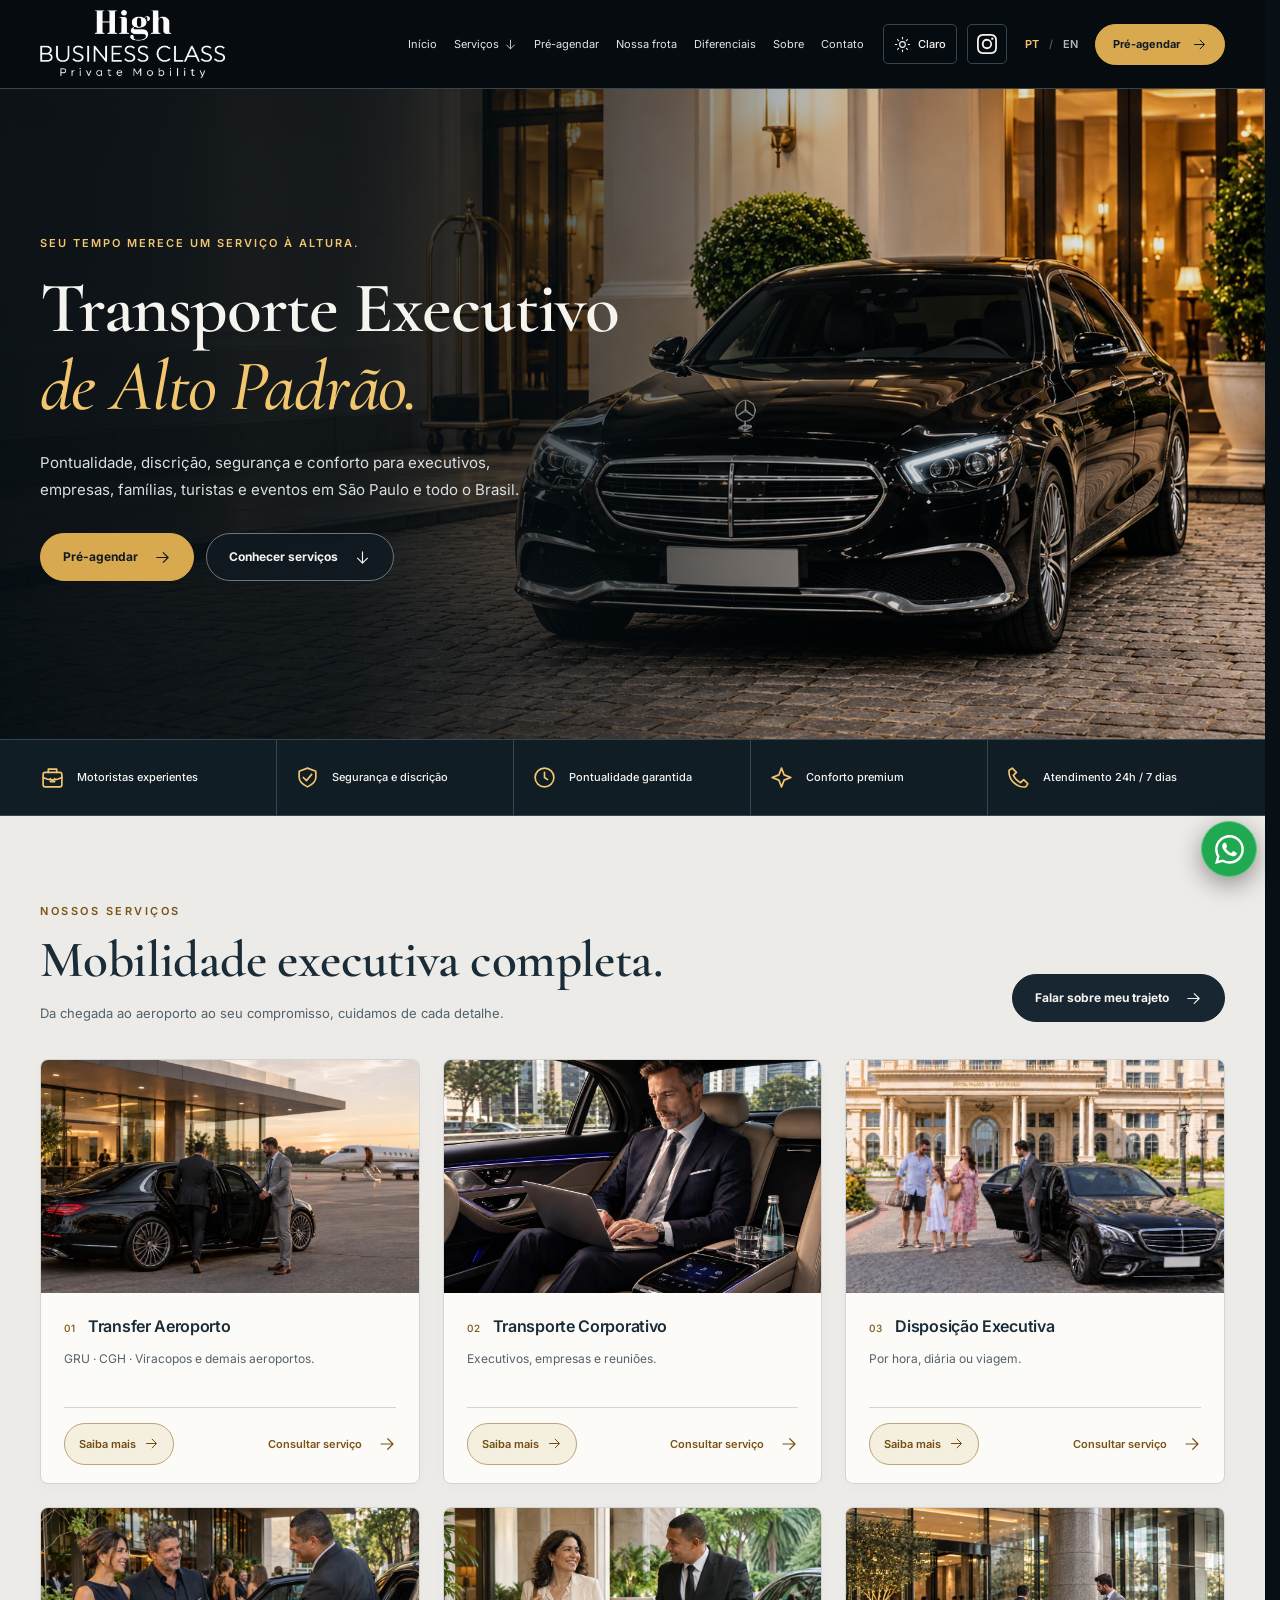
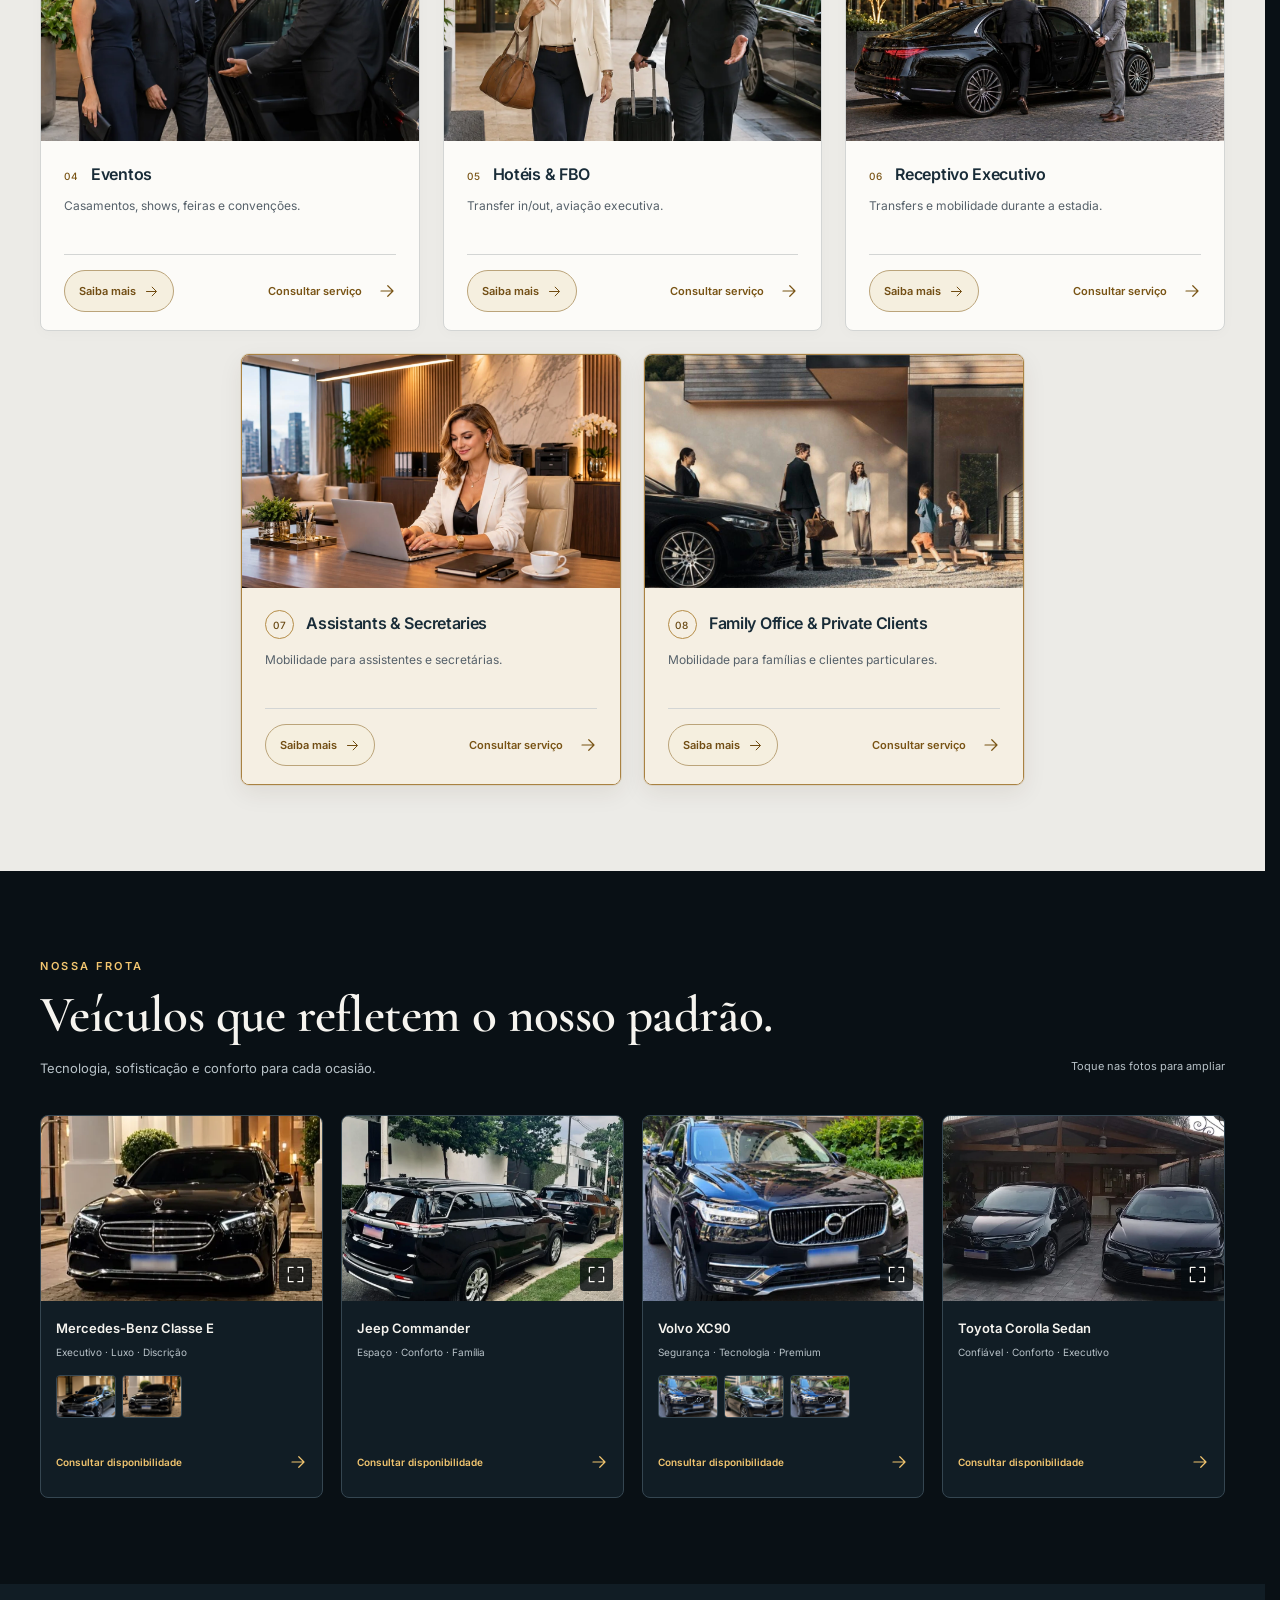
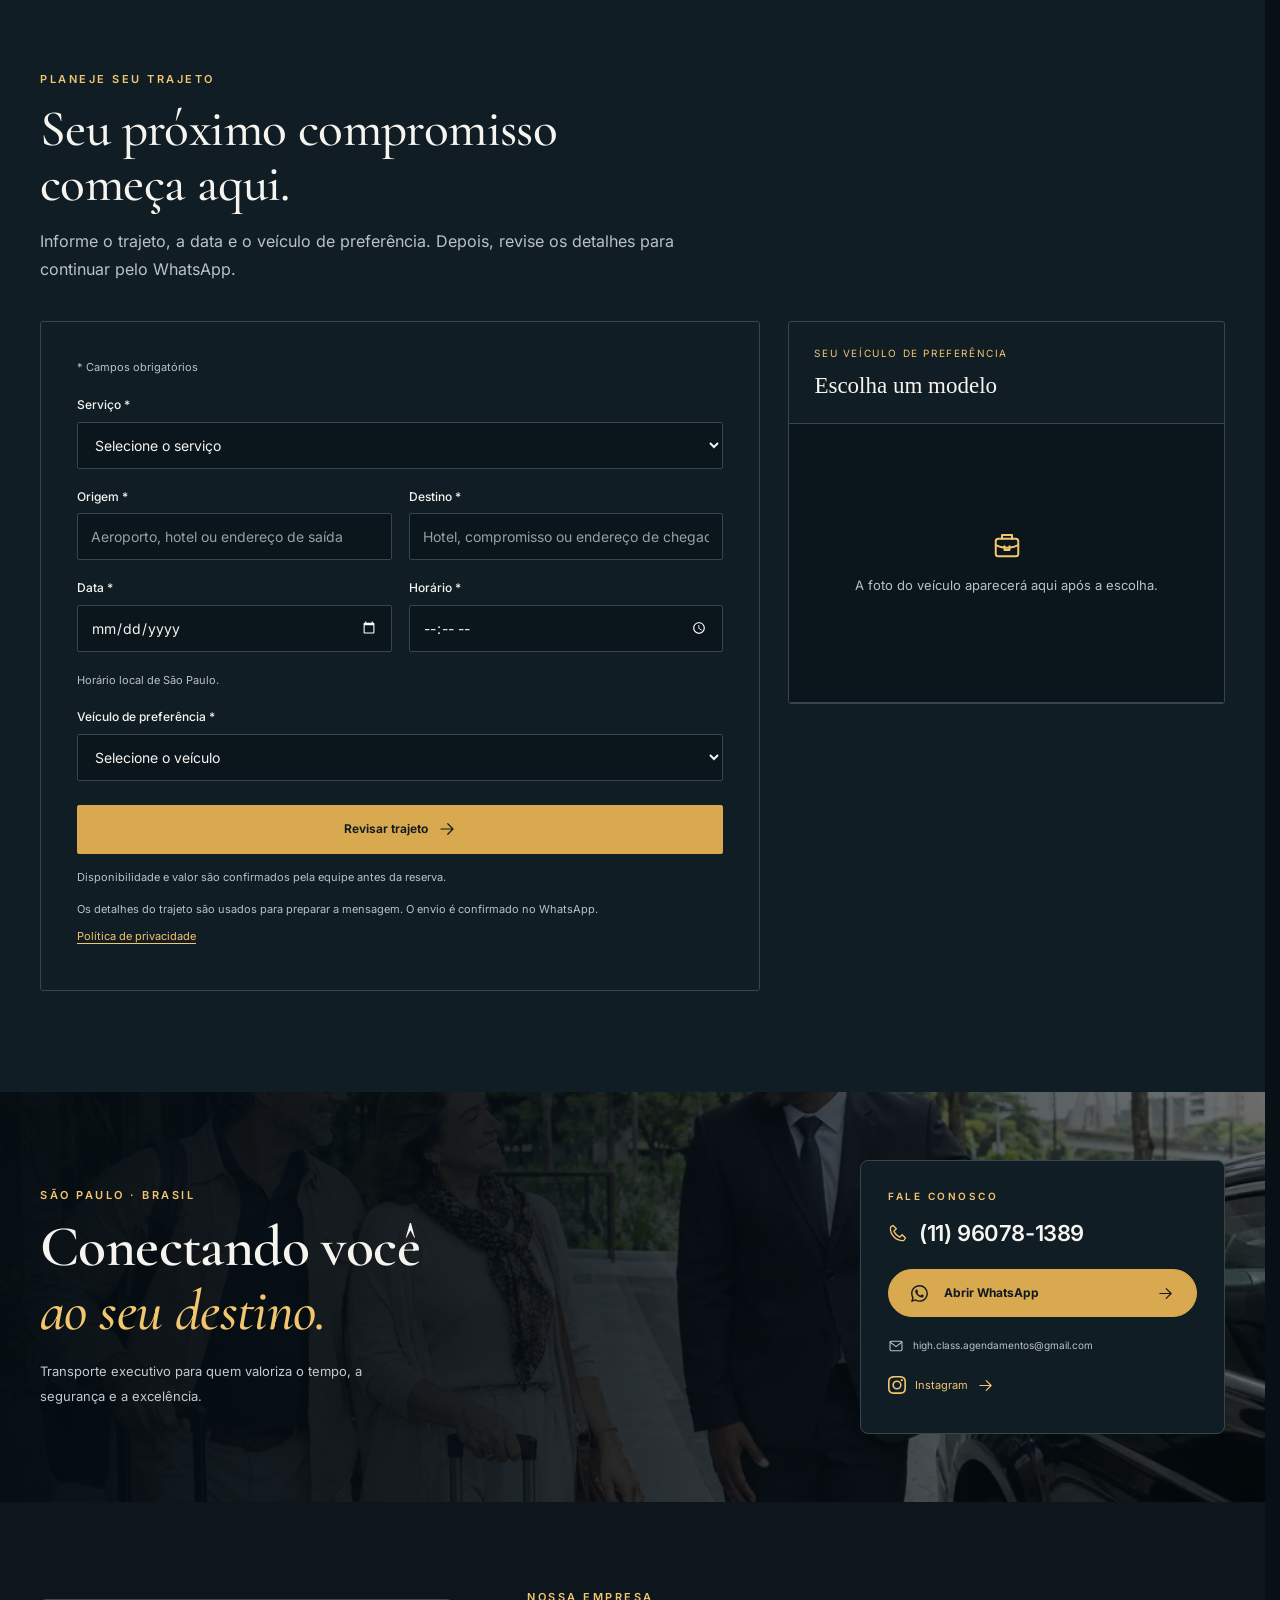
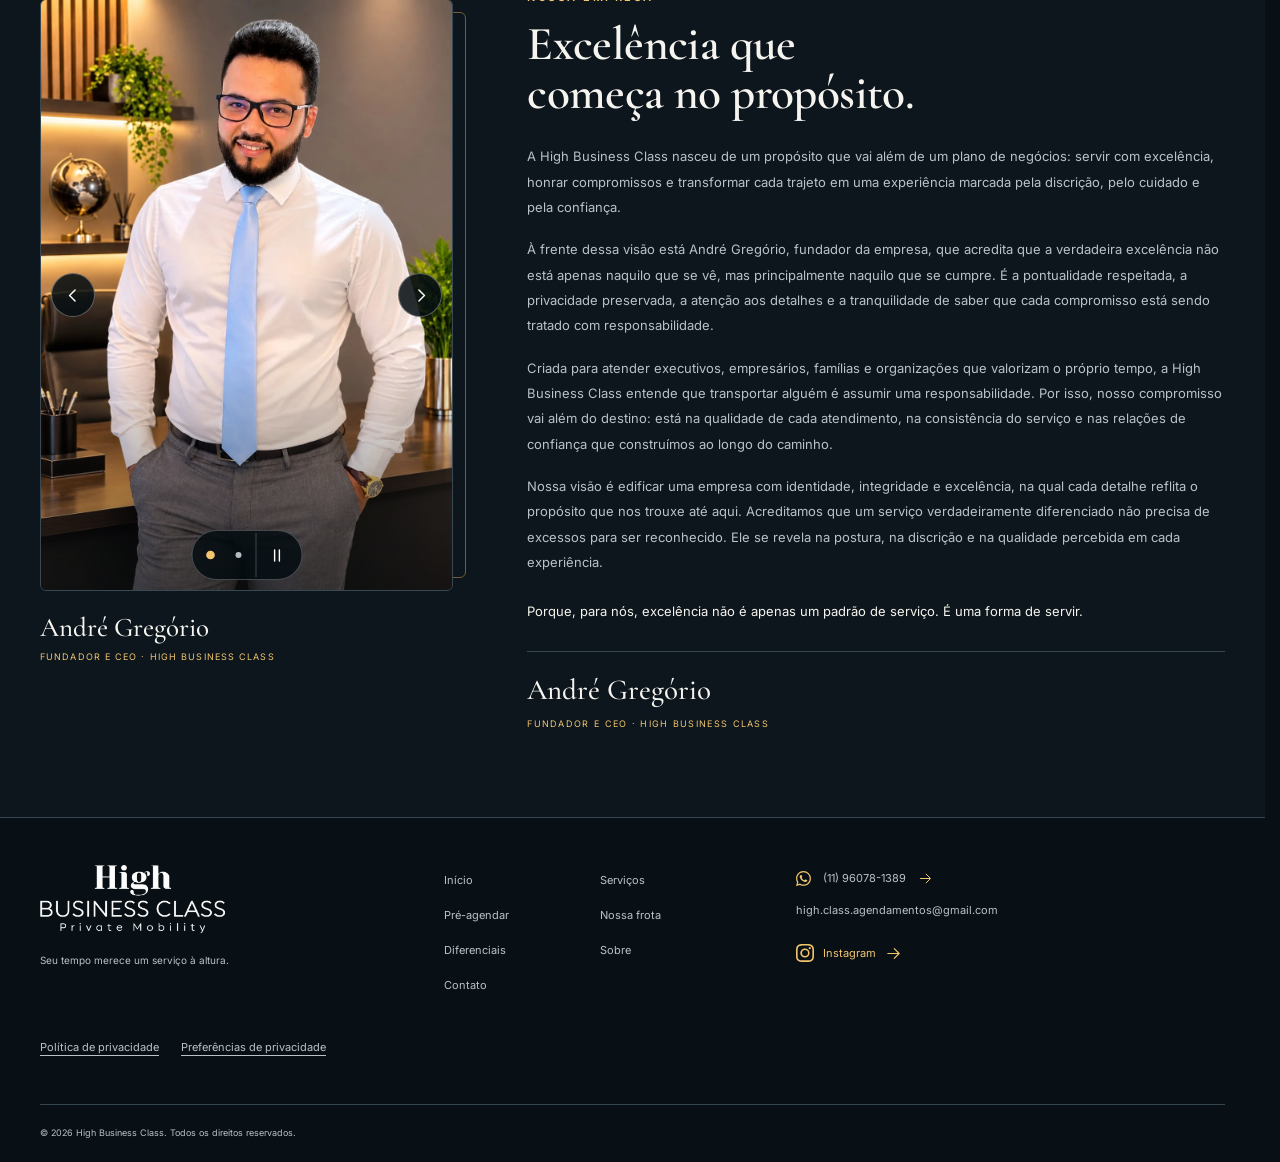
==== commit b730ebbe: "melhorando" ====
--- a/versoes/evolucao/index.html
+++ b/versoes/evolucao/index.html
@@ -1,5 +1,5 @@
 <!doctype html>
-<html lang="pt-BR" data-theme="dark"><head><meta charset="utf-8"><meta name="viewport" content="width=device-width,initial-scale=1"><script src="theme-init.js"></script><meta name="theme-color" content="#091015"><meta name="description" content="High Business Class — Transporte Executivo de Alto Padrão em São Paulo."><title>High Business Class | Transporte Executivo de Alto Padrão</title><meta property="og:type" content="website"><meta property="og:locale" content="pt_BR"><meta property="og:title" content="High Business Class | Transporte Executivo de Alto Padrão"><meta property="og:description" content="Seu tempo merece um serviço à altura."><link rel="preload" href="assets/fonts/inter-latin.woff2" as="font" type="font/woff2" crossorigin><link rel="preload" href="assets/fonts/cormorant-latin.woff2" as="font" type="font/woff2" crossorigin><link rel="stylesheet" href="styles.css"><link rel="stylesheet" href="theme.css"><link rel="stylesheet" href="carousels.css"><link rel="stylesheet" href="booking.css"><link rel="stylesheet" href="service-details.css"><script src="config.js" defer></script><script src="media-config.js" defer></script><script src="booking-config.js" defer></script><script src="app.js" defer></script><script src="theme.js" defer></script><script src="carousels.js" defer></script><script src="service-details.js" defer></script><script src="booking.js" defer></script></head><body>
+<html lang="pt-BR" data-theme="dark"><head><meta charset="utf-8"><meta name="viewport" content="width=device-width,initial-scale=1"><script src="theme-init.js"></script><meta name="theme-color" content="#091015"><meta name="description" content="High Business Class — Transporte Executivo de Alto Padrão em São Paulo."><title>High Business Class | Transporte Executivo de Alto Padrão</title><meta property="og:type" content="website"><meta property="og:locale" content="pt_BR"><meta property="og:title" content="High Business Class | Transporte Executivo de Alto Padrão"><meta property="og:description" content="Seu tempo merece um serviço à altura."><link rel="preload" href="assets/fonts/inter-latin.woff2" as="font" type="font/woff2" crossorigin><link rel="preload" href="assets/fonts/cormorant-latin.woff2" as="font" type="font/woff2" crossorigin><link rel="stylesheet" href="styles.css"><link rel="stylesheet" href="theme.css"><link rel="stylesheet" href="carousels.css"><link rel="stylesheet" href="booking.css"><link rel="stylesheet" href="service-details.css"><link rel="stylesheet" href="privacy.css"><script src="config.js" defer></script><script src="privacy-config.js" defer></script><script src="media-config.js" defer></script><script src="booking-config.js" defer></script><script src="app.js" defer></script><script src="theme.js" defer></script><script src="carousels.js" defer></script><script src="service-details.js" defer></script><script src="booking.js" defer></script><script src="privacy.js" defer></script></head><body>
 <a data-i18n="copy" data-en="Skip to content" href="#conteudo" class="skip-link">Pular para o conteúdo</a><!-- WhatsApp and Instagram glyphs: Bootstrap Icons (https://icons.getbootstrap.com/).
 The MIT License (MIT)
 
@@ -24,63 +24,47 @@
 THE SOFTWARE.
 -->
 <svg class="icon-library" xmlns="http://www.w3.org/2000/svg" aria-hidden="true"><symbol id="i-arrow" viewBox="0 0 24 24"><path d="M4 12h15M13 5l7 7-7 7"/></symbol><symbol id="i-down" viewBox="0 0 24 24"><path d="M12 4v16M5 13l7 7 7-7"/></symbol><symbol id="i-clock" viewBox="0 0 24 24"><circle cx="12" cy="12" r="9"/><path d="M12 7v5l3 2"/></symbol><symbol id="i-shield" viewBox="0 0 24 24"><path d="m12 3 8 3v6c0 4-4 7-8 9-4-2-8-5-8-9V6l8-3Z"/><path d="m8 12 3 3 5-6"/></symbol><symbol id="i-spark" viewBox="0 0 24 24"><path d="m12 3 2.5 6.5L21 12l-6.5 2.5L12 21l-2.5-6.5L3 12l6.5-2.5L12 3Z"/></symbol><symbol id="i-pin" viewBox="0 0 24 24"><path d="M19 10c0 6-7 11-7 11S5 16 5 10a7 7 0 1 1 14 0Z"/><circle cx="12" cy="10" r="2.5"/></symbol><symbol id="i-plane" viewBox="0 0 24 24"><path d="m3 12 7 2 4 7 2-1-1-7 6-7c1-2-1-4-3-2l-7 6-7-1-1 3Z"/></symbol><symbol id="i-case" viewBox="0 0 24 24"><rect x="3" y="7" width="18" height="14" rx="2"/><path d="M8 7V4h8v3M3 12c5 3 13 3 18 0M10 13v3h4v-3"/></symbol><symbol id="i-mail" viewBox="0 0 24 24"><rect x="3" y="5" width="18" height="14" rx="2"/><path d="m3 6 9 7 9-7"/></symbol><symbol id="i-phone" viewBox="0 0 24 24"><path d="m6 3 4 4-3 3c2 4 3 5 7 7l3-3 4 4-2 3C10 22 2 14 3 5l3-2Z"/></symbol><symbol id="i-expand" viewBox="0 0 24 24"><path d="M9 3H3v6m12-6h6v6M3 15v6h6m12-6v6h-6"/></symbol><symbol id="i-close" viewBox="0 0 24 24"><path d="m6 6 12 12M6 18 18 6"/></symbol><symbol id="i-menu" viewBox="0 0 24 24"><path d="M4 7h16M4 12h16M4 17h16"/></symbol><symbol id="i-instagram" viewBox="0 0 16 16"><path fill="currentColor" stroke="none" d="M8 0C5.829 0 5.556.01 4.703.048 3.85.088 3.269.222 2.76.42a3.9 3.9 0 0 0-1.417.923A3.9 3.9 0 0 0 .42 2.76C.222 3.268.087 3.85.048 4.7.01 5.555 0 5.827 0 8.001c0 2.172.01 2.444.048 3.297.04.852.174 1.433.372 1.942.205.526.478.972.923 1.417.444.445.89.719 1.416.923.51.198 1.09.333 1.942.372C5.555 15.99 5.827 16 8 16s2.444-.01 3.298-.048c.851-.04 1.434-.174 1.943-.372a3.9 3.9 0 0 0 1.416-.923c.445-.445.718-.891.923-1.417.197-.509.332-1.09.372-1.942C15.99 10.445 16 10.173 16 8s-.01-2.445-.048-3.299c-.04-.851-.175-1.433-.372-1.941a3.9 3.9 0 0 0-.923-1.417A3.9 3.9 0 0 0 13.24.42c-.51-.198-1.092-.333-1.943-.372C10.443.01 10.172 0 7.998 0zm-.717 1.442h.718c2.136 0 2.389.007 3.232.046.78.035 1.204.166 1.486.275.373.145.64.319.92.599s.453.546.598.92c.11.281.24.705.275 1.485.039.843.047 1.096.047 3.231s-.008 2.389-.047 3.232c-.035.78-.166 1.203-.275 1.485a2.5 2.5 0 0 1-.599.919c-.28.28-.546.453-.92.598-.28.11-.704.24-1.485.276-.843.038-1.096.047-3.232.047s-2.39-.009-3.233-.047c-.78-.036-1.203-.166-1.485-.276a2.5 2.5 0 0 1-.92-.598 2.5 2.5 0 0 1-.6-.92c-.109-.281-.24-.705-.275-1.485-.038-.843-.046-1.096-.046-3.233s.008-2.388.046-3.231c.036-.78.166-1.204.276-1.486.145-.373.319-.64.599-.92s.546-.453.92-.598c.282-.11.705-.24 1.485-.276.738-.034 1.024-.044 2.515-.045zm4.988 1.328a.96.96 0 1 0 0 1.92.96.96 0 0 0 0-1.92m-4.27 1.122a4.109 4.109 0 1 0 0 8.217 4.109 4.109 0 0 0 0-8.217m0 1.441a2.667 2.667 0 1 1 0 5.334 2.667 2.667 0 0 1 0-5.334"/></symbol><symbol id="i-wa" viewBox="0 0 16 16"><path fill="currentColor" stroke="none" d="M13.601 2.326A7.85 7.85 0 0 0 7.994 0C3.627 0 .068 3.558.064 7.926c0 1.399.366 2.76 1.057 3.965L0 16l4.204-1.102a7.9 7.9 0 0 0 3.79.965h.004c4.368 0 7.926-3.558 7.93-7.93A7.9 7.9 0 0 0 13.6 2.326zM7.994 14.521a6.6 6.6 0 0 1-3.356-.92l-.24-.144-2.494.654.666-2.433-.156-.251a6.56 6.56 0 0 1-1.007-3.505c0-3.626 2.957-6.584 6.591-6.584a6.56 6.56 0 0 1 4.66 1.931 6.56 6.56 0 0 1 1.928 4.66c-.004 3.639-2.961 6.592-6.592 6.592m3.615-4.934c-.197-.099-1.17-.578-1.353-.646-.182-.065-.315-.099-.445.099-.133.197-.513.646-.627.775-.114.133-.232.148-.43.05-.197-.1-.836-.308-1.592-.985-.59-.525-.985-1.175-1.103-1.372-.114-.198-.011-.304.088-.403.087-.088.197-.232.296-.346.1-.114.133-.198.198-.33.065-.134.034-.248-.015-.347-.05-.099-.445-1.076-.612-1.47-.16-.389-.323-.335-.445-.34-.114-.007-.247-.007-.38-.007a.73.73 0 0 0-.529.247c-.182.198-.691.677-.691 1.654s.71 1.916.81 2.049c.098.133 1.394 2.132 3.383 2.992.47.205.84.326 1.129.418.475.152.904.129 1.246.08.38-.058 1.171-.48 1.338-.943.164-.464.164-.86.114-.943-.049-.084-.182-.133-.38-.232"/></symbol></svg>
-<header class="site-header"><div class="wrap header-inner"><a href="#inicio" class="brand" aria-label="High Business Class — início" data-i18n-aria="copy" data-en-aria="High Business Class — home"><img class="logo" src="assets/logo-transparente.png" alt="High Business Class" width="1347" height="686"></a><nav id="site-nav" class="links" aria-label="Navegação principal" data-i18n-aria="copy" data-en-aria="Main navigation"><a href="#inicio"><span data-i18n="copy" data-en="Home" >Início</span></a><a href="#servicos"><span data-i18n="copy" data-en="Services" >Serviços</span></a><a href="#pre-agendamento"><span data-i18n="copy" data-en="Pre-booking">Pré-agendar</span></a><a href="#frota"><span data-i18n="copy" data-en="Our fleet" >Nossa frota</span></a><a href="#diferenciais"><span data-i18n="copy" data-en="Why HBC" >Diferenciais</span></a><a href="#sobre"><span data-i18n="copy" data-en="About" >Sobre</span></a><a href="#contato"><span data-i18n="copy" data-en="Contact" >Contato</span></a></nav><div class="header-actions"><button id="theme-toggle" class="theme-toggle" type="button" aria-label="Ativar tema claro" disabled><svg class="icon theme-sun" viewBox="0 0 24 24" aria-hidden="true"><circle cx="12" cy="12" r="4"/><path d="M12 2v2m0 16v2M2 12h2m16 0h2M5 5l1.5 1.5m11 11L19 19M5 19l1.5-1.5m11-11L19 5"/></svg><svg class="icon theme-moon" viewBox="0 0 24 24" aria-hidden="true"><path d="M20.8 13.4A9 9 0 0 1 10.6 3.2 9 9 0 1 0 20.8 13.4Z"/></svg><span data-theme-label>Claro</span></button><a class="header-instagram" data-instagram data-position="header" href="https://www.instagram.com/high.class.business/" target="_blank" rel="noopener noreferrer" aria-label="Instagram da High Business Class"><svg class="icon icon-brand" viewBox="0 0 16 16" aria-hidden="true" focusable="false"><use href="#i-instagram"/></svg></a><div class="language" role="group" aria-label="Idioma" data-i18n-aria="copy" data-en-aria="Language"><button type="button" class="lang-btn active" data-lang="pt" aria-pressed="true" lang="pt-BR">PT</button><span aria-hidden="true">/</span><button type="button" class="lang-btn" data-lang="en" aria-pressed="false" lang="en">EN</button></div><a class="btn gold header-quote" data-position="header" href="#pre-agendamento" ><span data-i18n="copy" data-en="Pre-book" >Pré-agendar</span><svg class="icon" aria-hidden="true" focusable="false"><use href="#i-arrow"/></svg></a><button id="menu-toggle" class="menu-toggle" type="button" aria-controls="site-nav" aria-expanded="false" aria-label="Abrir menu"><svg class="icon" aria-hidden="true" focusable="false"><use href="#i-menu"/></svg></button></div></div></header>
+<header class="site-header"><div class="wrap header-inner"><a href="#inicio" class="brand" aria-label="High Business Class — início" data-i18n-aria="copy" data-en-aria="High Business Class — home"><img class="logo" src="assets/logo-transparente.png" alt="High Business Class" width="1347" height="686"></a><nav id="site-nav" class="links" aria-label="Navegação principal" data-i18n-aria="copy" data-en-aria="Main navigation"><a href="#inicio"><span data-i18n="copy" data-en="Home" >Início</span></a><details class="nav-services" id="nav-services"><summary><span data-i18n="copy" data-en="Services">Serviços</span><svg class="icon nav-services-chevron" aria-hidden="true" focusable="false"><use href="#i-down"/></svg></summary><div class="nav-services-menu"><a class="nav-services-all" href="#servicos"><span data-i18n="copy" data-en="All services">Todos os serviços</span></a><a href="#servico-assistants"><span class="nav-service-number" aria-hidden="true">07</span><span>Assistants &amp; Secretaries</span></a><a href="#servico-familyoffice"><span class="nav-service-number" aria-hidden="true">08</span><span>Family Office &amp; Private Clients</span></a></div></details><a href="#pre-agendamento"><span data-i18n="copy" data-en="Pre-booking">Pré-agendar</span></a><a href="#frota"><span data-i18n="copy" data-en="Our fleet" >Nossa frota</span></a><a href="#diferenciais"><span data-i18n="copy" data-en="Why HBC" >Diferenciais</span></a><a href="#sobre"><span data-i18n="copy" data-en="About" >Sobre</span></a><a href="#contato"><span data-i18n="copy" data-en="Contact" >Contato</span></a></nav><div class="header-actions"><button id="theme-toggle" class="theme-toggle" type="button" aria-label="Ativar tema claro" disabled><svg class="icon theme-sun" viewBox="0 0 24 24" aria-hidden="true"><circle cx="12" cy="12" r="4"/><path d="M12 2v2m0 16v2M2 12h2m16 0h2M5 5l1.5 1.5m11 11L19 19M5 19l1.5-1.5m11-11L19 5"/></svg><svg class="icon theme-moon" viewBox="0 0 24 24" aria-hidden="true"><path d="M20.8 13.4A9 9 0 0 1 10.6 3.2 9 9 0 1 0 20.8 13.4Z"/></svg><span data-theme-label>Claro</span></button><a class="header-instagram" data-instagram data-position="header" href="https://www.instagram.com/high.class.business/" target="_blank" rel="noopener noreferrer" aria-label="Instagram da High Business Class"><svg class="icon icon-brand" viewBox="0 0 16 16" aria-hidden="true" focusable="false"><use href="#i-instagram"/></svg></a><div class="language" role="group" aria-label="Idioma" data-i18n-aria="copy" data-en-aria="Language"><button type="button" class="lang-btn active" data-lang="pt" aria-pressed="true" lang="pt-BR">PT</button><span aria-hidden="true">/</span><button type="button" class="lang-btn" data-lang="en" aria-pressed="false" lang="en">EN</button></div><a class="btn gold header-quote" data-position="header" href="#pre-agendamento" ><span data-i18n="copy" data-en="Pre-book" >Pré-agendar</span><svg class="icon" aria-hidden="true" focusable="false"><use href="#i-arrow"/></svg></a><button id="menu-toggle" class="menu-toggle" type="button" aria-controls="site-nav" aria-expanded="false" aria-label="Abrir menu"><svg class="icon" aria-hidden="true" focusable="false"><use href="#i-menu"/></svg></button></div></div></header>
 <main id="conteudo"><section class="hero" id="inicio" aria-labelledby="hero-title"><img class="hero-photo" src="assets/hero-carro-hd.webp" alt="Mercedes-Benz Classe E em frente à entrada de um hotel" data-i18n-alt="Copy" data-en-alt="Mercedes-Benz E-Class outside a hotel entrance" width="1672" height="941" fetchpriority="high"><div class="wrap hero-wrap"><div class="hero-content"><p data-i18n="copy" data-en="Your time deserves a service to match." class="eyebrow">Seu tempo merece um serviço à altura.</p><h1 id="hero-title"><span data-i18n="copy" data-en="Executive Chauffeur Service" >Transporte Executivo</span><em class="gold-text"><span data-i18n="copy" data-en="of Distinction." >de Alto Padrão.</span></em></h1><p data-i18n="copy" data-en="Punctuality, discretion, safety and comfort for executives, companies, families, visitors and events in São Paulo and throughout Brazil." class="hero-description">Pontualidade, discrição, segurança e conforto para executivos, empresas, famílias, turistas e eventos em São Paulo e todo o Brasil.</p><div class="hero-actions"><a class="btn gold" data-position="hero" href="#pre-agendamento" ><span data-i18n="copy" data-en="Plan my journey" >Pré-agendar</span><svg class="icon" aria-hidden="true" focusable="false"><use href="#i-arrow"/></svg></a><a class="btn dark" href="#servicos"><span data-i18n="copy" data-en="Explore services" >Conhecer serviços</span><svg class="icon" aria-hidden="true" focusable="false"><use href="#i-down"/></svg></a></div></div></div></section>
 <div class="featurebar" id="diferenciais"><div class="wrap features"><div class="feature"><svg class="icon" aria-hidden="true" focusable="false"><use href="#i-case"/></svg><span data-i18n="copy" data-en="Experienced chauffeurs" >Motoristas experientes</span></div><div class="feature"><svg class="icon" aria-hidden="true" focusable="false"><use href="#i-shield"/></svg><span data-i18n="copy" data-en="Safety &amp; discretion" >Segurança e discrição</span></div><div class="feature"><svg class="icon" aria-hidden="true" focusable="false"><use href="#i-clock"/></svg><span data-i18n="copy" data-en="Guaranteed punctuality" >Pontualidade garantida</span></div><div class="feature"><svg class="icon" aria-hidden="true" focusable="false"><use href="#i-spark"/></svg><span data-i18n="copy" data-en="Premium comfort" >Conforto premium</span></div><div class="feature"><svg class="icon" aria-hidden="true" focusable="false"><use href="#i-phone"/></svg><span data-i18n="copy" data-en="24/7 assistance" >Atendimento 24h / 7 dias</span></div></div></div>
-<section class="services-section" id="servicos" aria-labelledby="services-title"><div class="wrap"><div class="section-top"><div><p data-i18n="copy" data-en="Our services" class="kicker">Nossos serviços</p><h2 data-i18n="copy" data-en="Complete executive mobility." id="services-title">Mobilidade executiva completa.</h2><p data-i18n="copy" data-en="From airport arrival to your business engagement, we take care of every detail." class="section-description">Da chegada ao aeroporto ao seu compromisso, cuidamos de cada detalhe.</p></div><a class="btn dark" data-position="services_intro" href="#pre-agendamento" ><span data-i18n="copy" data-en="Discuss my journey" >Falar sobre meu trajeto</span><svg class="icon" aria-hidden="true" focusable="false"><use href="#i-arrow"/></svg></a></div><div class="service-grid service-grid--expanded"><article class="service" id="servico-aeroporto"><div class="service-img" data-carousel="aeroporto" data-carousel-label="Transfer aeroporto" data-carousel-label-en="Airport transfers"><img src="assets/novas/transferofc001.webp" width="1280" height="720" alt="Motorista recebe passageiro junto a um sedã em terminal de aviação executiva" data-i18n-alt="copy" data-en-alt="Chauffeur welcoming a passenger beside a sedan at an executive aviation terminal" loading="lazy" decoding="async"></div><div class="service-body"><div class="service-title"><span class="service-index" aria-hidden="true">01</span><h3 data-i18n="copy" data-en="Airport Transfers" >Transfer Aeroporto</h3></div><p data-i18n="copy" data-en="GRU · CGH · Viracopos and other airports." >GRU · CGH · Viracopos e demais aeroportos.</p><div class="service-actions"><button class="service-more" type="button" data-service-open="aeroporto" aria-controls="service-dialog-aeroporto" aria-haspopup="dialog" aria-label="Saiba mais sobre Transfer aeroporto" data-i18n-aria="copy" data-en-aria="Learn more about Airport transfer" hidden><span data-i18n="copy" data-en="Learn more">Saiba mais</span><svg class="icon" aria-hidden="true" focusable="false"><use href="#i-arrow"/></svg></button><a class="text-link" data-position="service" data-service="aeroporto" href="#pre-agendamento"  data-booking-service="aeroporto"><span data-i18n="copy" data-en="Enquire about this service" >Consultar serviço</span><svg class="icon" aria-hidden="true" focusable="false"><use href="#i-arrow"/></svg></a></div></div></article><article class="service" id="servico-corporativo"><div class="service-img" data-carousel="corporativo" data-carousel-label="Transporte corporativo" data-carousel-label-en="Corporate transportation"><img src="assets/novas/corporativoofc001.webp" width="1280" height="945" alt="Passageiro de terno usa notebook no banco traseiro de um veículo executivo" data-i18n-alt="copy" data-en-alt="Passenger in a suit using a laptop in the rear seat of an executive vehicle" loading="lazy" decoding="async"></div><div class="service-body"><div class="service-title"><span class="service-index" aria-hidden="true">02</span><h3 data-i18n="copy" data-en="Corporate Transportation" >Transporte Corporativo</h3></div><p data-i18n="copy" data-en="Executives, companies and meetings." >Executivos, empresas e reuniões.</p><div class="service-actions"><button class="service-more" type="button" data-service-open="corporativo" aria-controls="service-dialog-corporativo" aria-haspopup="dialog" aria-label="Saiba mais sobre Transporte corporativo" data-i18n-aria="copy" data-en-aria="Learn more about Corporate transportation" hidden><span data-i18n="copy" data-en="Learn more">Saiba mais</span><svg class="icon" aria-hidden="true" focusable="false"><use href="#i-arrow"/></svg></button><a class="text-link" data-position="service" data-service="corporativo" href="#pre-agendamento"  data-booking-service="corporativo"><span data-i18n="copy" data-en="Enquire about this service" >Consultar serviço</span><svg class="icon" aria-hidden="true" focusable="false"><use href="#i-arrow"/></svg></a></div></div></article><article class="service" id="servico-disposicao"><div class="service-img" data-carousel="disposicao" data-carousel-label="Disposição executiva" data-carousel-label-en="Chauffeur at disposal"><img src="assets/novas/disposicao01.webp" width="1591" height="989" alt="Motorista recebe uma família junto a um sedã executivo na entrada de um hotel" data-i18n-alt="Copy" data-en-alt="Chauffeur welcoming a family beside an executive sedan at a hotel entrance" loading="lazy" decoding="async"></div><div class="service-body"><div class="service-title"><span class="service-index" aria-hidden="true">03</span><h3 data-i18n="copy" data-en="Chauffeur at Disposal" >Disposição Executiva</h3></div><p data-i18n="copy" data-en="Hourly, daily or trip-based service." >Por hora, diária ou viagem.</p><div class="service-actions"><button class="service-more" type="button" data-service-open="disposicao" aria-controls="service-dialog-disposicao" aria-haspopup="dialog" aria-label="Saiba mais sobre Motorista à disposição" data-i18n-aria="copy" data-en-aria="Learn more about Private chauffeur" hidden><span data-i18n="copy" data-en="Learn more">Saiba mais</span><svg class="icon" aria-hidden="true" focusable="false"><use href="#i-arrow"/></svg></button><a class="text-link" data-position="service" data-service="disposicao" href="#pre-agendamento"  data-booking-service="disposicao"><span data-i18n="copy" data-en="Enquire about this service" >Consultar serviço</span><svg class="icon" aria-hidden="true" focusable="false"><use href="#i-arrow"/></svg></a></div></div></article><article class="service" id="servico-eventos"><div class="service-img" data-carousel="eventos" data-carousel-label="Eventos" data-carousel-label-en="Events"><img src="assets/novas/eventos.webp" width="1000" height="667" alt="Convidados sendo recebidos para um evento" data-i18n-alt="Copy" data-en-alt="Guests being welcomed for an event" loading="lazy" decoding="async"></div><div class="service-body"><div class="service-title"><span class="service-index" aria-hidden="true">04</span><h3 data-i18n="copy" data-en="Events" >Eventos</h3></div><p data-i18n="copy" data-en="Weddings, concerts, trade shows and conventions." >Casamentos, shows, feiras e convenções.</p><div class="service-actions"><button class="service-more" type="button" data-service-open="eventos" aria-controls="service-dialog-eventos" aria-haspopup="dialog" aria-label="Saiba mais sobre Transporte para eventos" data-i18n-aria="copy" data-en-aria="Learn more about Event transportation" hidden><span data-i18n="copy" data-en="Learn more">Saiba mais</span><svg class="icon" aria-hidden="true" focusable="false"><use href="#i-arrow"/></svg></button><a class="text-link" data-position="service" data-service="eventos" href="#pre-agendamento"  data-booking-service="eventos"><span data-i18n="copy" data-en="Enquire about this service" >Consultar serviço</span><svg class="icon" aria-hidden="true" focusable="false"><use href="#i-arrow"/></svg></a></div></div></article><article class="service" id="servico-hoteis"><div class="service-img" data-carousel="hoteis" data-carousel-label="Hotéis e FBO" data-carousel-label-en="Hotels and FBO"><img src="assets/novas/hoteis-fbo.webp" width="1000" height="667" alt="Viajante sendo recebido à saída de um hotel" data-i18n-alt="Copy" data-en-alt="A traveller being welcomed outside a hotel" loading="lazy" decoding="async"></div><div class="service-body"><div class="service-title"><span class="service-index" aria-hidden="true">05</span><h3 data-i18n="copy" data-en="Hotels &amp; FBO" >Hotéis &amp; FBO</h3></div><p data-i18n="copy" data-en="Transfers and private aviation." >Transfer in/out, aviação executiva.</p><div class="service-actions"><button class="service-more" type="button" data-service-open="hoteis" aria-controls="service-dialog-hoteis" aria-haspopup="dialog" aria-label="Saiba mais sobre Hotéis e aviação executiva" data-i18n-aria="copy" data-en-aria="Learn more about Hotels and private aviation" hidden><span data-i18n="copy" data-en="Learn more">Saiba mais</span><svg class="icon" aria-hidden="true" focusable="false"><use href="#i-arrow"/></svg></button><a class="text-link" data-position="service" data-service="hoteis" href="#pre-agendamento"  data-booking-service="hoteis"><span data-i18n="copy" data-en="Enquire about this service" >Consultar serviço</span><svg class="icon" aria-hidden="true" focusable="false"><use href="#i-arrow"/></svg></a></div></div></article><article class="service" id="servico-receptivo"><div class="service-img" data-carousel="receptivo" data-carousel-label="Receptivo Executivo" data-carousel-label-en="Executive Meet &amp; Greet"><img src="assets/novas/receptivoexecutivoofc001.webp" width="1280" height="960" alt="Motorista segura a porta de um sedã executivo para um passageiro diante de um edifício" data-i18n-alt="copy" data-en-alt="Chauffeur holding the door of an executive sedan for a passenger outside a building" loading="lazy" decoding="async"></div><div class="service-body"><div class="service-title"><span class="service-index" aria-hidden="true">06</span><h3 data-i18n="copy" data-en="Executive Meet &amp; Greet">Receptivo Executivo</h3></div><p data-i18n="copy" data-en="Transfers and transportation throughout your stay.">Transfers e mobilidade durante a estadia.</p><div class="service-actions"><button class="service-more" type="button" data-service-open="receptivo" aria-controls="service-dialog-receptivo" aria-haspopup="dialog" aria-label="Saiba mais sobre Receptivo Executivo" data-i18n-aria="copy" data-en-aria="Learn more about Executive Meet &amp; Greet" hidden><span data-i18n="copy" data-en="Learn more">Saiba mais</span><svg class="icon" aria-hidden="true" focusable="false"><use href="#i-arrow"/></svg></button><a class="text-link" data-position="service" data-service="receptivo" href="#pre-agendamento" data-booking-service="receptivo"><span data-i18n="copy" data-en="Enquire about this service">Consultar serviço</span><svg class="icon" aria-hidden="true" focusable="false"><use href="#i-arrow"/></svg></a></div></div></article><article class="service" id="servico-assistants"><div class="service-img" data-carousel="assistants" data-carousel-label="Assistants &amp; Secretaries" data-carousel-label-en="Assistants &amp; Secretaries"><img src="assets/novas/assitantssecretariesofc001.webp" width="1280" height="842" alt="Mulher de blazer claro usando notebook em uma mesa de escritório" data-i18n-alt="copy" data-en-alt="Woman in a light blazer using a laptop at an office desk" loading="lazy" decoding="async"></div><div class="service-body"><div class="service-title"><span class="service-index" aria-hidden="true">07</span><h3 data-i18n="copy" data-en="Assistants &amp; Secretaries">Assistants &amp; Secretaries</h3></div><p data-i18n="copy" data-en="Transportation support for assistants and secretaries.">Mobilidade para assistentes e secretárias.</p><div class="service-actions"><button class="service-more" type="button" data-service-open="assistants" aria-controls="service-dialog-assistants" aria-haspopup="dialog" aria-label="Saiba mais sobre Assistants &amp; Secretaries" data-i18n-aria="copy" data-en-aria="Learn more about Assistants &amp; Secretaries" hidden><span data-i18n="copy" data-en="Learn more">Saiba mais</span><svg class="icon" aria-hidden="true" focusable="false"><use href="#i-arrow"/></svg></button><a class="text-link" data-position="service" data-service="assistants" href="#pre-agendamento" data-booking-service="assistants"><span data-i18n="copy" data-en="Enquire about this service">Consultar serviço</span><svg class="icon" aria-hidden="true" focusable="false"><use href="#i-arrow"/></svg></a></div></div></article><article class="service" id="servico-familyoffice"><div class="service-img" data-carousel="familyoffice" data-carousel-label="Family Office &amp; Private Clients" data-carousel-label-en="Family Office &amp; Private Clients"><img src="assets/novas/FAMILYOFFICE_PRIVATECLIENTS.webp" width="1024" height="597" alt="Família com duas crianças junto a um sedã preto na entrada de uma residência" data-i18n-alt="copy" data-en-alt="Family with two children beside a black sedan outside a residence" loading="lazy" decoding="async"></div><div class="service-body"><div class="service-title"><span class="service-index" aria-hidden="true">08</span><h3 data-i18n="copy" data-en="Family Office &amp; Private Clients">Family Office &amp; Private Clients</h3></div><p data-i18n="copy" data-en="Transportation for families and private clients.">Mobilidade para famílias e clientes particulares.</p><div class="service-actions"><button class="service-more" type="button" data-service-open="familyoffice" aria-controls="service-dialog-familyoffice" aria-haspopup="dialog" aria-label="Saiba mais sobre Family Office &amp; Private Clients" data-i18n-aria="copy" data-en-aria="Learn more about Family Office &amp; Private Clients" hidden><span data-i18n="copy" data-en="Learn more">Saiba mais</span><svg class="icon" aria-hidden="true" focusable="false"><use href="#i-arrow"/></svg></button><a class="text-link" data-position="service" data-service="familyoffice" href="#pre-agendamento" data-booking-service="familyoffice"><span data-i18n="copy" data-en="Enquire about this service">Consultar serviço</span><svg class="icon" aria-hidden="true" focusable="false"><use href="#i-arrow"/></svg></a></div></div></article></div></div></section>
-<section class="fleet-section" id="frota" aria-labelledby="fleet-title"><div class="wrap"><div class="section-top"><div><p data-i18n="copy" data-en="Our fleet" class="kicker">Nossa frota</p><h2 data-i18n="copy" data-en="Vehicles that reflect our standards." id="fleet-title">Veículos que refletem o nosso padrão.</h2><p data-i18n="copy" data-en="Technology, sophistication and comfort for every occasion." class="section-description">Tecnologia, sofisticação e conforto para cada ocasião.</p></div><p data-i18n="copy" data-en="Tap the photos to enlarge" class="gallery-tip">Toque nas fotos para ampliar</p></div><div class="fleet-grid"><article class="vehicle"><button class="vehicle-main" type="button" data-gallery data-src="assets/frota/mercedes.webp" data-caption="Mercedes-Benz Classe E" data-alt="Mercedes-Benz Classe E" data-alt-pt="Mercedes-Benz Classe E" data-alt-en="Mercedes-Benz Classe E" aria-label="Ampliar foto: Mercedes-Benz Classe E" data-i18n-aria="copy" data-en-aria="Enlarge photo: Mercedes-Benz Classe E"><img src="assets/frota/mercedes.webp" alt="Mercedes-Benz Classe E" data-i18n-alt="Copy" data-en-alt="Mercedes-Benz Classe E" loading="lazy" decoding="async"><svg class="icon" aria-hidden="true" focusable="false"><use href="#i-expand"/></svg></button><div class="vehicle-body"><h3>Mercedes-Benz Classe E</h3><p data-i18n="copy" data-en="Executive · Luxury · Discretion" >Executivo · Luxo · Discrição</p><div class="vehicle-links"><div class="mini-gallery"><button class="thumbnail" type="button" data-gallery data-src="assets/frota/mercedes_1.png" data-caption="Mercedes-Benz Classe E" data-alt="Mercedes-Benz Classe E — foto 1" data-alt-pt="Mercedes-Benz Classe E — foto 1" data-alt-en="Mercedes-Benz Classe E — photo 1" aria-label="Ampliar foto: Mercedes-Benz Classe E" data-i18n-aria="copy" data-en-aria="Enlarge photo: Mercedes-Benz Classe E"><img src="assets/frota/mercedes_1.png" alt="Mercedes-Benz Classe E — foto 1" data-i18n-alt="Copy" data-en-alt="Mercedes-Benz Classe E — photo 1" loading="lazy" decoding="async"><svg class="icon" aria-hidden="true" focusable="false"><use href="#i-expand"/></svg></button><button class="thumbnail" type="button" data-gallery data-src="assets/frota/mercedes_2.png" data-caption="Mercedes-Benz Classe E" data-alt="Mercedes-Benz Classe E — foto 2" data-alt-pt="Mercedes-Benz Classe E — foto 2" data-alt-en="Mercedes-Benz Classe E — photo 2" aria-label="Ampliar foto: Mercedes-Benz Classe E" data-i18n-aria="copy" data-en-aria="Enlarge photo: Mercedes-Benz Classe E"><img src="assets/frota/mercedes_2.png" alt="Mercedes-Benz Classe E — foto 2" data-i18n-alt="Copy" data-en-alt="Mercedes-Benz Classe E — photo 2" loading="lazy" decoding="async"><svg class="icon" aria-hidden="true" focusable="false"><use href="#i-expand"/></svg></button></div><a class="text-link" data-position="fleet" href="#pre-agendamento"  data-booking-vehicle="mercedes"><span data-i18n="copy" data-en="Check availability" >Consultar disponibilidade</span><svg class="icon" aria-hidden="true" focusable="false"><use href="#i-arrow"/></svg></a></div></div></article><article class="vehicle"><button class="vehicle-main" type="button" data-gallery data-src="assets/frota/commander.webp" data-caption="Jeep Commander" data-alt="Jeep Commander" data-alt-pt="Jeep Commander" data-alt-en="Jeep Commander" aria-label="Ampliar foto: Jeep Commander" data-i18n-aria="copy" data-en-aria="Enlarge photo: Jeep Commander"><img src="assets/frota/commander.webp" alt="Jeep Commander" data-i18n-alt="Copy" data-en-alt="Jeep Commander" loading="lazy" decoding="async"><svg class="icon" aria-hidden="true" focusable="false"><use href="#i-expand"/></svg></button><div class="vehicle-body"><h3>Jeep Commander</h3><p data-i18n="copy" data-en="Space · Comfort · Family" >Espaço · Conforto · Família</p><div class="vehicle-links"><a class="text-link" data-position="fleet" href="#pre-agendamento"  data-booking-vehicle="commander"><span data-i18n="copy" data-en="Check availability" >Consultar disponibilidade</span><svg class="icon" aria-hidden="true" focusable="false"><use href="#i-arrow"/></svg></a></div></div></article><article class="vehicle"><button class="vehicle-main" type="button" data-gallery data-src="assets/frota/volvo.webp" data-caption="Volvo XC90" data-alt="Volvo XC90" data-alt-pt="Volvo XC90" data-alt-en="Volvo XC90" aria-label="Ampliar foto: Volvo XC90" data-i18n-aria="copy" data-en-aria="Enlarge photo: Volvo XC90"><img src="assets/frota/volvo.webp" alt="Volvo XC90" data-i18n-alt="Copy" data-en-alt="Volvo XC90" loading="lazy" decoding="async"><svg class="icon" aria-hidden="true" focusable="false"><use href="#i-expand"/></svg></button><div class="vehicle-body"><h3>Volvo XC90</h3><p data-i18n="copy" data-en="Safety · Technology · Premium" >Segurança · Tecnologia · Premium</p><div class="vehicle-links"><div class="mini-gallery"><button class="thumbnail" type="button" data-gallery data-src="assets/frota/volvo_1.png" data-caption="Volvo XC90" data-alt="Volvo XC90 — foto 1" data-alt-pt="Volvo XC90 — foto 1" data-alt-en="Volvo XC90 — photo 1" aria-label="Ampliar foto: Volvo XC90" data-i18n-aria="copy" data-en-aria="Enlarge photo: Volvo XC90"><img src="assets/frota/volvo_1.png" alt="Volvo XC90 — foto 1" data-i18n-alt="Copy" data-en-alt="Volvo XC90 — photo 1" loading="lazy" decoding="async"><svg class="icon" aria-hidden="true" focusable="false"><use href="#i-expand"/></svg></button><button class="thumbnail" type="button" data-gallery data-src="assets/frota/volvo_2.png" data-caption="Volvo XC90" data-alt="Volvo XC90 — foto 2" data-alt-pt="Volvo XC90 — foto 2" data-alt-en="Volvo XC90 — photo 2" aria-label="Ampliar foto: Volvo XC90" data-i18n-aria="copy" data-en-aria="Enlarge photo: Volvo XC90"><img src="assets/frota/volvo_2.png" alt="Volvo XC90 — foto 2" data-i18n-alt="Copy" data-en-alt="Volvo XC90 — photo 2" loading="lazy" decoding="async"><svg class="icon" aria-hidden="true" focusable="false"><use href="#i-expand"/></svg></button><button class="thumbnail" type="button" data-gallery data-src="assets/frota/volvo_3.png" data-caption="Volvo XC90" data-alt="Volvo XC90 — foto 3" data-alt-pt="Volvo XC90 — foto 3" data-alt-en="Volvo XC90 — photo 3" aria-label="Ampliar foto: Volvo XC90" data-i18n-aria="copy" data-en-aria="Enlarge photo: Volvo XC90"><img src="assets/frota/volvo_3.png" alt="Volvo XC90 — foto 3" data-i18n-alt="Copy" data-en-alt="Volvo XC90 — photo 3" loading="lazy" decoding="async"><svg class="icon" aria-hidden="true" focusable="false"><use href="#i-expand"/></svg></button></div><a class="text-link" data-position="fleet" href="#pre-agendamento"  data-booking-vehicle="volvo"><span data-i18n="copy" data-en="Check availability" >Consultar disponibilidade</span><svg class="icon" aria-hidden="true" focusable="false"><use href="#i-arrow"/></svg></a></div></div></article><article class="vehicle"><button class="vehicle-main" type="button" data-gallery data-src="assets/frota/corolla.webp" data-caption="Toyota Corolla Sedan" data-alt="Toyota Corolla Sedan" data-alt-pt="Toyota Corolla Sedan" data-alt-en="Toyota Corolla Sedan" aria-label="Ampliar foto: Toyota Corolla Sedan" data-i18n-aria="copy" data-en-aria="Enlarge photo: Toyota Corolla Sedan"><img src="assets/frota/corolla.webp" alt="Toyota Corolla Sedan" data-i18n-alt="Copy" data-en-alt="Toyota Corolla Sedan" loading="lazy" decoding="async"><svg class="icon" aria-hidden="true" focusable="false"><use href="#i-expand"/></svg></button><div class="vehicle-body"><h3>Toyota Corolla Sedan</h3><p data-i18n="copy" data-en="Reliable · Efficient · Executive" >Confiável · Econômico · Executivo</p><div class="vehicle-links"><a class="text-link" data-position="fleet" href="#pre-agendamento"  data-booking-vehicle="corolla"><span data-i18n="copy" data-en="Check availability" >Consultar disponibilidade</span><svg class="icon" aria-hidden="true" focusable="false"><use href="#i-arrow"/></svg></a></div></div></article></div></div></section>
+<section class="services-section" id="servicos" aria-labelledby="services-title"><div class="wrap"><div class="section-top"><div><p data-i18n="copy" data-en="Our services" class="kicker">Nossos serviços</p><h2 data-i18n="copy" data-en="Complete executive mobility." id="services-title">Mobilidade executiva completa.</h2><p data-i18n="copy" data-en="From airport arrival to your business engagement, we take care of every detail." class="section-description">Da chegada ao aeroporto ao seu compromisso, cuidamos de cada detalhe.</p></div><a class="btn dark" data-position="services_intro" href="#pre-agendamento" ><span data-i18n="copy" data-en="Discuss my journey" >Falar sobre meu trajeto</span><svg class="icon" aria-hidden="true" focusable="false"><use href="#i-arrow"/></svg></a></div><div class="service-grid service-grid--expanded"><article class="service" id="servico-aeroporto"><div class="service-img" data-carousel="aeroporto" data-carousel-label="Transfer aeroporto" data-carousel-label-en="Airport transfers"><img src="assets/novas/transferofc001.webp" width="1280" height="720" alt="Motorista recebe passageiro junto a um sedã em terminal de aviação executiva" data-i18n-alt="copy" data-en-alt="Chauffeur welcoming a passenger beside a sedan at an executive aviation terminal" loading="lazy" decoding="async"></div><div class="service-body"><div class="service-title"><span class="service-index" aria-hidden="true">01</span><h3 data-i18n="copy" data-en="Airport Transfers" >Transfer Aeroporto</h3></div><p data-i18n="copy" data-en="GRU · CGH · Viracopos and other airports." >GRU · CGH · Viracopos e demais aeroportos.</p><div class="service-actions"><button class="service-more" type="button" data-service-open="aeroporto" aria-controls="service-dialog-aeroporto" aria-haspopup="dialog" aria-label="Saiba mais sobre Transfer aeroporto" data-i18n-aria="copy" data-en-aria="Learn more about Airport transfer" hidden><span data-i18n="copy" data-en="Learn more">Saiba mais</span><svg class="icon" aria-hidden="true" focusable="false"><use href="#i-arrow"/></svg></button><a class="text-link" data-position="service" data-service="aeroporto" href="#pre-agendamento"  data-booking-service="aeroporto"><span data-i18n="copy" data-en="Enquire about this service" >Consultar serviço</span><svg class="icon" aria-hidden="true" focusable="false"><use href="#i-arrow"/></svg></a></div></div></article><article class="service" id="servico-corporativo"><div class="service-img" data-carousel="corporativo" data-carousel-label="Transporte corporativo" data-carousel-label-en="Corporate transportation"><img src="assets/novas/corporativoofc001.webp" width="1280" height="945" alt="Passageiro de terno usa notebook no banco traseiro de um veículo executivo" data-i18n-alt="copy" data-en-alt="Passenger in a suit using a laptop in the rear seat of an executive vehicle" loading="lazy" decoding="async"></div><div class="service-body"><div class="service-title"><span class="service-index" aria-hidden="true">02</span><h3 data-i18n="copy" data-en="Corporate Transportation" >Transporte Corporativo</h3></div><p data-i18n="copy" data-en="Executives, companies and meetings." >Executivos, empresas e reuniões.</p><div class="service-actions"><button class="service-more" type="button" data-service-open="corporativo" aria-controls="service-dialog-corporativo" aria-haspopup="dialog" aria-label="Saiba mais sobre Transporte corporativo" data-i18n-aria="copy" data-en-aria="Learn more about Corporate transportation" hidden><span data-i18n="copy" data-en="Learn more">Saiba mais</span><svg class="icon" aria-hidden="true" focusable="false"><use href="#i-arrow"/></svg></button><a class="text-link" data-position="service" data-service="corporativo" href="#pre-agendamento"  data-booking-service="corporativo"><span data-i18n="copy" data-en="Enquire about this service" >Consultar serviço</span><svg class="icon" aria-hidden="true" focusable="false"><use href="#i-arrow"/></svg></a></div></div></article><article class="service" id="servico-disposicao"><div class="service-img" data-carousel="disposicao" data-carousel-label="Disposição executiva" data-carousel-label-en="Chauffeur at disposal"><img src="assets/novas/disposicao01.webp" width="1591" height="989" alt="Motorista recebe uma família junto a um sedã executivo na entrada de um hotel" data-i18n-alt="Copy" data-en-alt="Chauffeur welcoming a family beside an executive sedan at a hotel entrance" loading="lazy" decoding="async"></div><div class="service-body"><div class="service-title"><span class="service-index" aria-hidden="true">03</span><h3 data-i18n="copy" data-en="Chauffeur at Disposal" >Disposição Executiva</h3></div><p data-i18n="copy" data-en="Hourly, daily or trip-based service." >Por hora, diária ou viagem.</p><div class="service-actions"><button class="service-more" type="button" data-service-open="disposicao" aria-controls="service-dialog-disposicao" aria-haspopup="dialog" aria-label="Saiba mais sobre Motorista à disposição" data-i18n-aria="copy" data-en-aria="Learn more about Private chauffeur" hidden><span data-i18n="copy" data-en="Learn more">Saiba mais</span><svg class="icon" aria-hidden="true" focusable="false"><use href="#i-arrow"/></svg></button><a class="text-link" data-position="service" data-service="disposicao" href="#pre-agendamento"  data-booking-service="disposicao"><span data-i18n="copy" data-en="Enquire about this service" >Consultar serviço</span><svg class="icon" aria-hidden="true" focusable="false"><use href="#i-arrow"/></svg></a></div></div></article><article class="service" id="servico-eventos"><div class="service-img" data-carousel="eventos" data-carousel-label="Eventos" data-carousel-label-en="Events"><img src="assets/novas/eventos.webp" width="1000" height="667" alt="Convidados sendo recebidos para um evento" data-i18n-alt="Copy" data-en-alt="Guests being welcomed for an event" loading="lazy" decoding="async"></div><div class="service-body"><div class="service-title"><span class="service-index" aria-hidden="true">04</span><h3 data-i18n="copy" data-en="Events" >Eventos</h3></div><p data-i18n="copy" data-en="Weddings, concerts, trade shows and conventions." >Casamentos, shows, feiras e convenções.</p><div class="service-actions"><button class="service-more" type="button" data-service-open="eventos" aria-controls="service-dialog-eventos" aria-haspopup="dialog" aria-label="Saiba mais sobre Transporte para eventos" data-i18n-aria="copy" data-en-aria="Learn more about Event transportation" hidden><span data-i18n="copy" data-en="Learn more">Saiba mais</span><svg class="icon" aria-hidden="true" focusable="false"><use href="#i-arrow"/></svg></button><a class="text-link" data-position="service" data-service="eventos" href="#pre-agendamento"  data-booking-service="eventos"><span data-i18n="copy" data-en="Enquire about this service" >Consultar serviço</span><svg class="icon" aria-hidden="true" focusable="false"><use href="#i-arrow"/></svg></a></div></div></article><article class="service" id="servico-hoteis"><div class="service-img" data-carousel="hoteis" data-carousel-label="Hotéis e FBO" data-carousel-label-en="Hotels and FBO"><img src="assets/novas/hoteis-fbo.webp" width="1000" height="667" alt="Viajante sendo recebido à saída de um hotel" data-i18n-alt="Copy" data-en-alt="A traveller being welcomed outside a hotel" loading="lazy" decoding="async"></div><div class="service-body"><div class="service-title"><span class="service-index" aria-hidden="true">05</span><h3 data-i18n="copy" data-en="Hotels &amp; FBO" >Hotéis &amp; FBO</h3></div><p data-i18n="copy" data-en="Transfers and private aviation." >Transfer in/out, aviação executiva.</p><div class="service-actions"><button class="service-more" type="button" data-service-open="hoteis" aria-controls="service-dialog-hoteis" aria-haspopup="dialog" aria-label="Saiba mais sobre Hotéis e aviação executiva" data-i18n-aria="copy" data-en-aria="Learn more about Hotels and private aviation" hidden><span data-i18n="copy" data-en="Learn more">Saiba mais</span><svg class="icon" aria-hidden="true" focusable="false"><use href="#i-arrow"/></svg></button><a class="text-link" data-position="service" data-service="hoteis" href="#pre-agendamento"  data-booking-service="hoteis"><span data-i18n="copy" data-en="Enquire about this service" >Consultar serviço</span><svg class="icon" aria-hidden="true" focusable="false"><use href="#i-arrow"/></svg></a></div></div></article><article class="service" id="servico-receptivo"><div class="service-img" data-carousel="receptivo" data-carousel-label="Receptivo Executivo" data-carousel-label-en="Executive Meet &amp; Greet"><img src="assets/novas/receptivoexecutivoofc001.webp" width="1280" height="960" alt="Motorista segura a porta de um sedã executivo para um passageiro diante de um edifício" data-i18n-alt="copy" data-en-alt="Chauffeur holding the door of an executive sedan for a passenger outside a building" loading="lazy" decoding="async"></div><div class="service-body"><div class="service-title"><span class="service-index" aria-hidden="true">06</span><h3 data-i18n="copy" data-en="Executive Meet &amp; Greet">Receptivo Executivo</h3></div><p data-i18n="copy" data-en="Transfers and transportation throughout your stay.">Transfers e mobilidade durante a estadia.</p><div class="service-actions"><button class="service-more" type="button" data-service-open="receptivo" aria-controls="service-dialog-receptivo" aria-haspopup="dialog" aria-label="Saiba mais sobre Receptivo Executivo" data-i18n-aria="copy" data-en-aria="Learn more about Executive Meet &amp; Greet" hidden><span data-i18n="copy" data-en="Learn more">Saiba mais</span><svg class="icon" aria-hidden="true" focusable="false"><use href="#i-arrow"/></svg></button><a class="text-link" data-position="service" data-service="receptivo" href="#pre-agendamento" data-booking-service="receptivo"><span data-i18n="copy" data-en="Enquire about this service">Consultar serviço</span><svg class="icon" aria-hidden="true" focusable="false"><use href="#i-arrow"/></svg></a></div></div></article><article class="service service--featured" id="servico-assistants"><div class="service-img" data-carousel="assistants" data-carousel-label="Assistants &amp; Secretaries" data-carousel-label-en="Assistants &amp; Secretaries"><img src="assets/novas/assitantssecretariesofc001.webp" width="1280" height="842" alt="Mulher de blazer claro usando notebook em uma mesa de escritório" data-i18n-alt="copy" data-en-alt="Woman in a light blazer using a laptop at an office desk" loading="lazy" decoding="async"></div><div class="service-body"><div class="service-title"><span class="service-index" aria-hidden="true">07</span><h3 data-i18n="copy" data-en="Assistants &amp; Secretaries">Assistants &amp; Secretaries</h3></div><p data-i18n="copy" data-en="Transportation support for assistants and secretaries.">Mobilidade para assistentes e secretárias.</p><div class="service-actions"><button class="service-more" type="button" data-service-open="assistants" aria-controls="service-dialog-assistants" aria-haspopup="dialog" aria-label="Saiba mais sobre Assistants &amp; Secretaries" data-i18n-aria="copy" data-en-aria="Learn more about Assistants &amp; Secretaries" hidden><span data-i18n="copy" data-en="Learn more">Saiba mais</span><svg class="icon" aria-hidden="true" focusable="false"><use href="#i-arrow"/></svg></button><a class="text-link" data-position="service" data-service="assistants" href="#pre-agendamento" data-booking-service="assistants"><span data-i18n="copy" data-en="Enquire about this service">Consultar serviço</span><svg class="icon" aria-hidden="true" focusable="false"><use href="#i-arrow"/></svg></a></div></div></article><article class="service service--featured" id="servico-familyoffice"><div class="service-img" data-carousel="familyoffice" data-carousel-label="Family Office &amp; Private Clients" data-carousel-label-en="Family Office &amp; Private Clients"><img src="assets/novas/FAMILYOFFICE_PRIVATECLIENTS.webp" width="1024" height="597" alt="Família com duas crianças junto a um sedã preto na entrada de uma residência" data-i18n-alt="copy" data-en-alt="Family with two children beside a black sedan outside a residence" loading="lazy" decoding="async"></div><div class="service-body"><div class="service-title"><span class="service-index" aria-hidden="true">08</span><h3 data-i18n="copy" data-en="Family Office &amp; Private Clients">Family Office &amp; Private Clients</h3></div><p data-i18n="copy" data-en="Transportation for families and private clients.">Mobilidade para famílias e clientes particulares.</p><div class="service-actions"><button class="service-more" type="button" data-service-open="familyoffice" aria-controls="service-dialog-familyoffice" aria-haspopup="dialog" aria-label="Saiba mais sobre Family Office &amp; Private Clients" data-i18n-aria="copy" data-en-aria="Learn more about Family Office &amp; Private Clients" hidden><span data-i18n="copy" data-en="Learn more">Saiba mais</span><svg class="icon" aria-hidden="true" focusable="false"><use href="#i-arrow"/></svg></button><a class="text-link" data-position="service" data-service="familyoffice" href="#pre-agendamento" data-booking-service="familyoffice"><span data-i18n="copy" data-en="Enquire about this service">Consultar serviço</span><svg class="icon" aria-hidden="true" focusable="false"><use href="#i-arrow"/></svg></a></div></div></article></div></div></section>
+<section class="fleet-section" id="frota" aria-labelledby="fleet-title"><div class="wrap"><div class="section-top"><div><p data-i18n="copy" data-en="Our fleet" class="kicker">Nossa frota</p><h2 data-i18n="copy" data-en="Vehicles that reflect our standards." id="fleet-title">Veículos que refletem o nosso padrão.</h2><p data-i18n="copy" data-en="Technology, sophistication and comfort for every occasion." class="section-description">Tecnologia, sofisticação e conforto para cada ocasião.</p></div><p data-i18n="copy" data-en="Tap the photos to enlarge" class="gallery-tip">Toque nas fotos para ampliar</p></div><div class="fleet-grid"><article class="vehicle"><button class="vehicle-main" type="button" data-gallery data-src="assets/frota/mercedes.webp" data-caption="Mercedes-Benz Classe E" data-alt="Mercedes-Benz Classe E" data-alt-pt="Mercedes-Benz Classe E" data-alt-en="Mercedes-Benz Classe E" aria-label="Ampliar foto: Mercedes-Benz Classe E" data-i18n-aria="copy" data-en-aria="Enlarge photo: Mercedes-Benz Classe E"><img src="assets/frota/mercedes.webp" alt="Mercedes-Benz Classe E" data-i18n-alt="Copy" data-en-alt="Mercedes-Benz Classe E" loading="lazy" decoding="async"><svg class="icon" aria-hidden="true" focusable="false"><use href="#i-expand"/></svg></button><div class="vehicle-body"><h3>Mercedes-Benz Classe E</h3><p data-i18n="copy" data-en="Executive · Luxury · Discretion" >Executivo · Luxo · Discrição</p><div class="vehicle-links"><div class="mini-gallery"><button class="thumbnail" type="button" data-gallery data-src="assets/frota/mercedes_1.png" data-caption="Mercedes-Benz Classe E" data-alt="Mercedes-Benz Classe E — foto 1" data-alt-pt="Mercedes-Benz Classe E — foto 1" data-alt-en="Mercedes-Benz Classe E — photo 1" aria-label="Ampliar foto: Mercedes-Benz Classe E" data-i18n-aria="copy" data-en-aria="Enlarge photo: Mercedes-Benz Classe E"><img src="assets/frota/mercedes_1.png" alt="Mercedes-Benz Classe E — foto 1" data-i18n-alt="Copy" data-en-alt="Mercedes-Benz Classe E — photo 1" loading="lazy" decoding="async"><svg class="icon" aria-hidden="true" focusable="false"><use href="#i-expand"/></svg></button><button class="thumbnail" type="button" data-gallery data-src="assets/frota/mercedes_2.png" data-caption="Mercedes-Benz Classe E" data-alt="Mercedes-Benz Classe E — foto 2" data-alt-pt="Mercedes-Benz Classe E — foto 2" data-alt-en="Mercedes-Benz Classe E — photo 2" aria-label="Ampliar foto: Mercedes-Benz Classe E" data-i18n-aria="copy" data-en-aria="Enlarge photo: Mercedes-Benz Classe E"><img src="assets/frota/mercedes_2.png" alt="Mercedes-Benz Classe E — foto 2" data-i18n-alt="Copy" data-en-alt="Mercedes-Benz Classe E — photo 2" loading="lazy" decoding="async"><svg class="icon" aria-hidden="true" focusable="false"><use href="#i-expand"/></svg></button></div><a class="text-link" data-position="fleet" href="#pre-agendamento"  data-booking-vehicle="mercedes"><span data-i18n="copy" data-en="Check availability" >Consultar disponibilidade</span><svg class="icon" aria-hidden="true" focusable="false"><use href="#i-arrow"/></svg></a></div></div></article><article class="vehicle"><button class="vehicle-main" type="button" data-gallery data-src="assets/frota/commander.webp" data-caption="Jeep Commander" data-alt="Jeep Commander" data-alt-pt="Jeep Commander" data-alt-en="Jeep Commander" aria-label="Ampliar foto: Jeep Commander" data-i18n-aria="copy" data-en-aria="Enlarge photo: Jeep Commander"><img src="assets/frota/commander.webp" alt="Jeep Commander" data-i18n-alt="Copy" data-en-alt="Jeep Commander" loading="lazy" decoding="async"><svg class="icon" aria-hidden="true" focusable="false"><use href="#i-expand"/></svg></button><div class="vehicle-body"><h3>Jeep Commander</h3><p data-i18n="copy" data-en="Space · Comfort · Family" >Espaço · Conforto · Família</p><div class="vehicle-links"><a class="text-link" data-position="fleet" href="#pre-agendamento"  data-booking-vehicle="commander"><span data-i18n="copy" data-en="Check availability" >Consultar disponibilidade</span><svg class="icon" aria-hidden="true" focusable="false"><use href="#i-arrow"/></svg></a></div></div></article><article class="vehicle"><button class="vehicle-main" type="button" data-gallery data-src="assets/frota/volvo.webp" data-caption="Volvo XC90" data-alt="Volvo XC90" data-alt-pt="Volvo XC90" data-alt-en="Volvo XC90" aria-label="Ampliar foto: Volvo XC90" data-i18n-aria="copy" data-en-aria="Enlarge photo: Volvo XC90"><img src="assets/frota/volvo.webp" alt="Volvo XC90" data-i18n-alt="Copy" data-en-alt="Volvo XC90" loading="lazy" decoding="async"><svg class="icon" aria-hidden="true" focusable="false"><use href="#i-expand"/></svg></button><div class="vehicle-body"><h3>Volvo XC90</h3><p data-i18n="copy" data-en="Safety · Technology · Premium" >Segurança · Tecnologia · Premium</p><div class="vehicle-links"><div class="mini-gallery"><button class="thumbnail" type="button" data-gallery data-src="assets/frota/volvo_1.png" data-caption="Volvo XC90" data-alt="Volvo XC90 — foto 1" data-alt-pt="Volvo XC90 — foto 1" data-alt-en="Volvo XC90 — photo 1" aria-label="Ampliar foto: Volvo XC90" data-i18n-aria="copy" data-en-aria="Enlarge photo: Volvo XC90"><img src="assets/frota/volvo_1.png" alt="Volvo XC90 — foto 1" data-i18n-alt="Copy" data-en-alt="Volvo XC90 — photo 1" loading="lazy" decoding="async"><svg class="icon" aria-hidden="true" focusable="false"><use href="#i-expand"/></svg></button><button class="thumbnail" type="button" data-gallery data-src="assets/frota/volvo_2.png" data-caption="Volvo XC90" data-alt="Volvo XC90 — foto 2" data-alt-pt="Volvo XC90 — foto 2" data-alt-en="Volvo XC90 — photo 2" aria-label="Ampliar foto: Volvo XC90" data-i18n-aria="copy" data-en-aria="Enlarge photo: Volvo XC90"><img src="assets/frota/volvo_2.png" alt="Volvo XC90 — foto 2" data-i18n-alt="Copy" data-en-alt="Volvo XC90 — photo 2" loading="lazy" decoding="async"><svg class="icon" aria-hidden="true" focusable="false"><use href="#i-expand"/></svg></button><button class="thumbnail" type="button" data-gallery data-src="assets/frota/volvo_3.png" data-caption="Volvo XC90" data-alt="Volvo XC90 — foto 3" data-alt-pt="Volvo XC90 — foto 3" data-alt-en="Volvo XC90 — photo 3" aria-label="Ampliar foto: Volvo XC90" data-i18n-aria="copy" data-en-aria="Enlarge photo: Volvo XC90"><img src="assets/frota/volvo_3.png" alt="Volvo XC90 — foto 3" data-i18n-alt="Copy" data-en-alt="Volvo XC90 — photo 3" loading="lazy" decoding="async"><svg class="icon" aria-hidden="true" focusable="false"><use href="#i-expand"/></svg></button></div><a class="text-link" data-position="fleet" href="#pre-agendamento"  data-booking-vehicle="volvo"><span data-i18n="copy" data-en="Check availability" >Consultar disponibilidade</span><svg class="icon" aria-hidden="true" focusable="false"><use href="#i-arrow"/></svg></a></div></div></article><article class="vehicle"><button class="vehicle-main" type="button" data-gallery data-src="assets/frota/corolla.webp" data-caption="Toyota Corolla Sedan" data-alt="Toyota Corolla Sedan" data-alt-pt="Toyota Corolla Sedan" data-alt-en="Toyota Corolla Sedan" aria-label="Ampliar foto: Toyota Corolla Sedan" data-i18n-aria="copy" data-en-aria="Enlarge photo: Toyota Corolla Sedan"><img src="assets/frota/corolla.webp" alt="Toyota Corolla Sedan" data-i18n-alt="Copy" data-en-alt="Toyota Corolla Sedan" loading="lazy" decoding="async"><svg class="icon" aria-hidden="true" focusable="false"><use href="#i-expand"/></svg></button><div class="vehicle-body"><h3>Toyota Corolla Sedan</h3><p data-i18n="copy" data-en="Reliable · Comfortable · Executive" >Confiável · Conforto · Executivo</p><div class="vehicle-links"><a class="text-link" data-position="fleet" href="#pre-agendamento"  data-booking-vehicle="corolla"><span data-i18n="copy" data-en="Check availability" >Consultar disponibilidade</span><svg class="icon" aria-hidden="true" focusable="false"><use href="#i-arrow"/></svg></a></div></div></article></div></div></section>
 <section class="booking-section" id="pre-agendamento" aria-labelledby="booking-title">
   <div class="wrap">
     <div class="booking-heading">
       <p class="kicker" data-booking-i18n="eyebrow" data-i18n="booking.eyebrow" data-en="PLAN YOUR JOURNEY">PLANEJE SEU TRAJETO</p>
       <h2 id="booking-title" data-booking-i18n="title" data-i18n="booking.title" data-en="Your next appointment starts here.">Seu próximo compromisso começa aqui.</h2>
-      <p data-booking-i18n="intro" data-i18n="booking.intro" data-en="Tell us about your journey, choose your preferred vehicle and review the details before contacting our team.">Conte como será sua viagem, escolha o veículo de preferência e revise os detalhes antes de conversar com a equipe.</p>
+      <p data-booking-i18n="intro" data-i18n="booking.intro" data-en="Enter your journey, date and preferred vehicle. Then review the details to continue on WhatsApp.">Informe o trajeto, a data e o veículo de preferência. Depois, revise os detalhes para continuar pelo WhatsApp.</p>
     </div>
-    <ol class="booking-steps">
-      <li><span aria-hidden="true">01</span><span data-booking-i18n="stepDetails" data-i18n="booking.stepDetails" data-en="Plan your journey">Conte seu trajeto</span></li>
-      <li><span aria-hidden="true">02</span><span data-booking-i18n="stepReview" data-i18n="booking.stepReview" data-en="Review the details">Revise os detalhes</span></li>
-      <li><span aria-hidden="true">03</span><span data-booking-i18n="stepContact" data-i18n="booking.stepContact" data-en="Continue on WhatsApp">Continue no WhatsApp</span></li>
-    </ol>
     <div class="booking-shell">
       <form id="booking-form" class="booking-form">
-        <p class="booking-help" style="margin-bottom:20px" data-booking-i18n="required" data-i18n="booking.required" data-en="* Required fields">* Campos obrigatórios</p>
+        <p class="booking-help booking-required" data-booking-i18n="required" data-i18n="booking.required" data-en="* Required fields">* Campos obrigatórios</p>
         <div id="booking-errors" class="booking-errors" role="alert" tabindex="-1" hidden><p data-booking-i18n="errorsTitle" data-i18n="booking.errorsTitle" data-en="Please check the indicated fields before continuing:">Confira os campos indicados para continuar:</p><ul id="booking-error-list"></ul></div>
-        <fieldset class="booking-fieldset"><legend data-booking-i18n="tripLegend" data-i18n="booking.tripLegend" data-en="01 · Your journey">01 · O seu trajeto</legend><div class="booking-fields">
+        <div class="booking-fields">
           <div class="booking-field booking-field--wide"><label for="booking-service" data-booking-i18n="serviceLabel" data-i18n="booking.serviceLabel" data-en="Service *">Serviço *</label><select name="service" id="booking-service" required aria-describedby="booking-error-service"><option value="" data-booking-i18n="serviceSelect" data-i18n="booking.serviceSelect" data-en="Select a service">Selecione o serviço</option><option value="aeroporto" data-booking-i18n="aeroporto" data-i18n="booking.aeroporto" data-en="Airport transfers">Transfer aeroporto</option><option value="corporativo" data-booking-i18n="corporativo" data-i18n="booking.corporativo" data-en="Corporate transportation">Transporte corporativo</option><option value="disposicao" data-booking-i18n="disposicao" data-i18n="booking.disposicao" data-en="Chauffeur at disposal">Disposição executiva</option><option value="eventos" data-booking-i18n="eventos" data-i18n="booking.eventos" data-en="Events">Eventos</option><option value="hoteis" data-booking-i18n="hoteis" data-i18n="booking.hoteis" data-en="Hotels &amp; FBO">Hotéis &amp; FBO</option><option value="receptivo" data-booking-i18n="receptivo" data-i18n="booking.receptivo" data-en="Executive Meet &amp; Greet">Receptivo Executivo</option><option value="assistants" data-booking-i18n="assistants" data-i18n="booking.assistants" data-en="Assistants &amp; Secretaries">Assistants &amp; Secretaries</option><option value="familyoffice" data-booking-i18n="familyoffice" data-i18n="booking.familyoffice" data-en="Family Office &amp; Private Clients">Family Office &amp; Private Clients</option></select><span id="booking-error-service" class="booking-field-error" hidden></span></div>
-          <div class="booking-field booking-field--wide" id="booking-route-field" hidden><label for="booking-route" data-booking-i18n="routeLabel" data-i18n="booking.routeLabel" data-en="Reference route">Rota de referência</label><select name="route" id="booking-route" aria-describedby="booking-route-help"><option value="">Informar outro trajeto</option></select><p class="booking-help" id="booking-route-help" data-booking-i18n="routeHelp" data-i18n="booking.routeHelp" data-en="A reference route uses the indicated pick-up and destination. For a different journey, choose “Enter a different journey”.">Uma rota de referência utiliza a origem e o destino indicados. Para outro percurso, escolha “Informar outro trajeto”.</p></div>
-          <div class="booking-field booking-field--wide"><label for="booking-origin" data-booking-i18n="originLabel" data-i18n="booking.originLabel" data-en="Pick-up point *">Origem *</label><input name="origin" id="booking-origin" type="text" required maxlength="180" autocomplete="off" placeholder="Aeroporto, hotel ou endereço de saída" data-booking-placeholder="originPlaceholder" data-i18n-placeholder="booking.originPlaceholder" data-en-placeholder="Airport, hotel or departure address" aria-describedby="booking-error-origin"><span id="booking-error-origin" class="booking-field-error" hidden></span></div>
-          <div class="booking-field booking-field--wide"><label for="booking-destination" data-booking-i18n="destinationLabel" data-i18n="booking.destinationLabel" data-en="Destination *">Destino *</label><input name="destination" id="booking-destination" type="text" required maxlength="180" autocomplete="off" placeholder="Hotel, compromisso ou endereço de chegada" data-booking-placeholder="destinationPlaceholder" data-i18n-placeholder="booking.destinationPlaceholder" data-en-placeholder="Hotel, appointment or arrival address" aria-describedby="booking-error-destination"><span id="booking-error-destination" class="booking-field-error" hidden></span></div>
+          <div class="booking-field"><label for="booking-origin" data-booking-i18n="originLabel" data-i18n="booking.originLabel" data-en="Pick-up point *">Origem *</label><input name="origin" id="booking-origin" type="text" required maxlength="180" autocomplete="off" placeholder="Aeroporto, hotel ou endereço de saída" data-booking-placeholder="originPlaceholder" data-i18n-placeholder="booking.originPlaceholder" data-en-placeholder="Airport, hotel or departure address" aria-describedby="booking-error-origin"><span id="booking-error-origin" class="booking-field-error" hidden></span></div>
+          <div class="booking-field"><label for="booking-destination" data-booking-i18n="destinationLabel" data-i18n="booking.destinationLabel" data-en="Destination *">Destino *</label><input name="destination" id="booking-destination" type="text" required maxlength="180" autocomplete="off" placeholder="Hotel, compromisso ou endereço de chegada" data-booking-placeholder="destinationPlaceholder" data-i18n-placeholder="booking.destinationPlaceholder" data-en-placeholder="Hotel, appointment or arrival address" aria-describedby="booking-error-destination"><span id="booking-error-destination" class="booking-field-error" hidden></span></div>
           <div class="booking-field"><label for="booking-date" data-booking-i18n="dateLabel" data-i18n="booking.dateLabel" data-en="Date *">Data *</label><input name="date" id="booking-date" type="date" required aria-describedby="booking-time-help booking-error-date"><span id="booking-error-date" class="booking-field-error" hidden></span></div>
           <div class="booking-field"><label for="booking-time" data-booking-i18n="timeLabel" data-i18n="booking.timeLabel" data-en="Time *">Horário *</label><input name="time" id="booking-time" type="time" required step="60" aria-describedby="booking-time-help booking-error-time"><span id="booking-error-time" class="booking-field-error" hidden></span></div>
-          <p class="booking-help booking-field--wide" id="booking-time-help" data-booking-i18n="timeHelp" data-i18n="booking.timeHelp" data-en="Date and time are interpreted in the São Paulo time zone.">Data e horário considerados no fuso de São Paulo.</p>
-          <div class="booking-field booking-field--wide"><label for="booking-flight" data-booking-i18n="flightLabel" data-i18n="booking.flightLabel" data-en="Flight number (optional)">Número do voo (opcional)</label><input name="flight" id="booking-flight" type="text" maxlength="30" autocapitalize="characters" placeholder="Ex.: companhia e número do voo" data-booking-placeholder="flightPlaceholder" data-i18n-placeholder="booking.flightPlaceholder" data-en-placeholder="E.g. airline and flight number" aria-describedby="booking-error-flight"><span id="booking-error-flight" class="booking-field-error" hidden></span></div>
-        </div></fieldset>
-        <fieldset class="booking-fieldset"><legend data-booking-i18n="peopleLegend" data-i18n="booking.peopleLegend" data-en="02 · Passengers and vehicle">02 · Passageiros e veículo</legend><div class="booking-fields">
-          <div class="booking-field"><label for="booking-passengers" data-booking-i18n="passengersLabel" data-i18n="booking.passengersLabel" data-en="Passengers *">Passageiros *</label><input name="passengers" id="booking-passengers" type="number" required min="1" max="99" step="1" inputmode="numeric" aria-describedby="booking-error-passengers"><span id="booking-error-passengers" class="booking-field-error" hidden></span></div>
-          <div class="booking-field"><label for="booking-bags" data-booking-i18n="bagsLabel" data-i18n="booking.bagsLabel" data-en="Bags *">Bagagens *</label><input name="bags" id="booking-bags" type="number" required min="0" max="99" step="1" inputmode="numeric" aria-describedby="booking-error-bags"><span id="booking-error-bags" class="booking-field-error" hidden></span></div>
-          <div class="booking-field booking-field--wide"><label for="booking-vehicle" data-booking-i18n="vehicleLabel" data-i18n="booking.vehicleLabel" data-en="Preferred vehicle *">Veículo de preferência *</label><select name="vehicle" id="booking-vehicle" required aria-describedby="booking-vehicle-help booking-error-vehicle"><option value="">Selecione o veículo</option></select><div id="booking-selected-vehicle" class="booking-selected-vehicle" hidden><img id="booking-inline-vehicle-image" alt="" width="96" height="64"><div class="booking-inline-copy"><span id="booking-inline-vehicle-name"></span><output id="booking-inline-price"></output></div></div><p class="booking-help" id="booking-vehicle-help" data-booking-i18n="vehicleHelp" data-i18n="booking.vehicleHelp" data-en="Our team confirms model availability and suitability for your passengers and luggage.">A equipe confirma a disponibilidade do modelo e a adequação ao número de passageiros e bagagens.</p><span id="booking-error-vehicle" class="booking-field-error" hidden></span></div>
-        </div></fieldset>
-        <fieldset class="booking-fieldset"><legend data-booking-i18n="contactLegend" data-i18n="booking.contactLegend" data-en="03 · Your contact details">03 · Seus dados de contato</legend><div class="booking-fields">
-          <div class="booking-field booking-field--wide"><label for="booking-name" data-booking-i18n="nameLabel" data-i18n="booking.nameLabel" data-en="Full name *">Nome completo *</label><input name="name" id="booking-name" type="text" required maxlength="80" autocomplete="name" placeholder="Como podemos chamar você?" data-booking-placeholder="namePlaceholder" data-i18n-placeholder="booking.namePlaceholder" data-en-placeholder="How should we address you?" aria-describedby="booking-error-name"><span id="booking-error-name" class="booking-field-error" hidden></span></div>
-          <div class="booking-field booking-field--wide"><label for="booking-phone" data-booking-i18n="phoneLabel" data-i18n="booking.phoneLabel" data-en="Phone / WhatsApp *">Telefone / WhatsApp *</label><input name="phone" id="booking-phone" type="tel" required maxlength="30" autocomplete="tel" placeholder="+55 (11) 99999-9999" data-booking-placeholder="phonePlaceholder" data-i18n-placeholder="booking.phonePlaceholder" data-en-placeholder="+55 (11) 99999-9999" aria-describedby="booking-phone-help booking-error-phone"><p class="booking-help" id="booking-phone-help" data-booking-i18n="phoneHelp" data-i18n="booking.phoneHelp" data-en="Include your area code and, for international numbers, the country code.">Informe o DDD e, para números internacionais, o código do país.</p><span id="booking-error-phone" class="booking-field-error" hidden></span></div>
-          <div class="booking-field booking-field--wide"><label for="booking-notes" data-booking-i18n="notesLabel" data-i18n="booking.notesLabel" data-en="Notes (optional)">Observações (opcional)</label><textarea name="notes" id="booking-notes" rows="3" maxlength="600" placeholder="Roteiro, necessidades de atendimento ou outros detalhes" data-booking-placeholder="notesPlaceholder" data-i18n-placeholder="booking.notesPlaceholder" data-en-placeholder="Itinerary, assistance requirements or other details" aria-describedby="booking-error-notes"></textarea><span id="booking-error-notes" class="booking-field-error" hidden></span></div>
-        </div></fieldset>
-        <button class="booking-submit" type="submit" disabled data-booking-requires-js><span data-booking-i18n="reviewButton" data-i18n="booking.reviewButton" data-en="Review pre-booking request">Revisar pré-agendamento</span><svg class="icon" aria-hidden="true"><use href="#i-arrow"/></svg></button>
-        <p class="booking-privacy" data-booking-i18n="privacy" data-i18n="booking.privacy" data-en="Your details are only used to prepare the message. This site does not store them. You choose whether to send them on WhatsApp.">Os dados são usados apenas para preparar a mensagem. Nada é armazenado neste site. Você decide se deseja enviar no WhatsApp.</p>
+          <p class="booking-help booking-field--wide" id="booking-time-help" data-booking-i18n="timeHelp" data-i18n="booking.timeHelp" data-en="São Paulo local time.">Horário local de São Paulo.</p>
+          <div class="booking-field booking-field--wide"><label for="booking-vehicle" data-booking-i18n="vehicleLabel" data-i18n="booking.vehicleLabel" data-en="Preferred vehicle *">Veículo de preferência *</label><select name="vehicle" id="booking-vehicle" required aria-describedby="booking-error-vehicle"><option value="">Selecione o veículo</option></select><div id="booking-selected-vehicle" class="booking-selected-vehicle" hidden><img id="booking-inline-vehicle-image" alt="" width="96" height="64"><span id="booking-inline-vehicle-name"></span></div><span id="booking-error-vehicle" class="booking-field-error" hidden></span></div>
+        </div>
+        <button class="booking-submit" type="submit" disabled data-booking-requires-js><span data-booking-i18n="reviewButton" data-i18n="booking.reviewButton" data-en="Review journey">Revisar trajeto</span><svg class="icon" aria-hidden="true"><use href="#i-arrow"/></svg></button>
+        <p class="booking-footnote booking-availability" data-booking-i18n="availability" data-i18n="booking.availability" data-en="Our team confirms availability and pricing before the booking.">Disponibilidade e valor são confirmados pela equipe antes da reserva.</p>
+        <p class="booking-privacy" data-booking-i18n="privacy" data-i18n="booking.privacy" data-en="Journey details are used to prepare the message. Sending is confirmed on WhatsApp.">Os detalhes do trajeto são usados para preparar a mensagem. O envio é confirmado no WhatsApp.</p>
+        <a class="booking-policy-link" href="privacidade.html" data-privacy-policy-link data-privacy-pt="Política de privacidade" data-privacy-en="Privacy policy">Política de privacidade</a>
         <noscript><p class="booking-help">Para solicitar um orçamento / To request a quote: <a href="https://wa.me/5511960781389" target="_blank" rel="noopener noreferrer">WhatsApp</a>.</p></noscript>
       </form>
       <aside class="booking-preview" aria-labelledby="booking-vehicle-name">
         <div class="booking-preview-top"><p class="booking-preview-label" data-booking-i18n="previewLabel" data-i18n="booking.previewLabel" data-en="YOUR PREFERRED VEHICLE">SEU VEÍCULO DE PREFERÊNCIA</p><h3 class="booking-vehicle-name" id="booking-vehicle-name">Escolha um modelo</h3></div>
-        <div class="booking-vehicle-frame"><img id="booking-vehicle-image" alt="" hidden width="800" height="520"><div class="booking-vehicle-placeholder" id="booking-vehicle-placeholder"><svg class="icon" aria-hidden="true"><use href="#i-case"/></svg><span data-booking-i18n="vehicleEmptyHelp" data-i18n="booking.vehicleEmptyHelp" data-en="Your selected vehicle photo will appear here.">A foto do veículo aparecerá aqui após a sua escolha.</span></div></div>
-        <div class="booking-preview-bottom"><p class="booking-price-label" data-booking-i18n="estimateLabel" data-i18n="booking.estimateLabel" data-en="Journey estimate">Estimativa do trajeto</p><output class="booking-price" id="booking-price" aria-live="polite">Valor sob consulta</output><p class="booking-price-detail" id="booking-price-detail">A equipe informa o valor após revisar o serviço, o veículo e o percurso.</p><p class="booking-footnote booking-preview-note" data-booking-i18n="availability" data-i18n="booking.availability" data-en="Completing this form does not hold a vehicle or confirm a booking.">O preenchimento não bloqueia um veículo nem confirma uma reserva.</p></div>
+        <div class="booking-vehicle-frame"><img id="booking-vehicle-image" alt="" hidden width="800" height="520"><div class="booking-vehicle-placeholder" id="booking-vehicle-placeholder"><svg class="icon" aria-hidden="true"><use href="#i-case"/></svg><span data-booking-i18n="vehicleEmptyHelp" data-i18n="booking.vehicleEmptyHelp" data-en="Your selected vehicle photo will appear here.">A foto do veículo aparecerá aqui após a escolha.</span></div></div>
       </aside>
     </div>
     <section class="booking-review" id="booking-review" aria-labelledby="booking-review-title" tabindex="-1" hidden>
-      <div class="booking-review-header"><div><p class="booking-preview-label" data-booking-i18n="reviewEyebrow" data-i18n="booking.reviewEyebrow" data-en="BEFORE YOU CONTINUE">ANTES DE CONTINUAR</p><h3 id="booking-review-title" data-booking-i18n="reviewTitle" data-i18n="booking.reviewTitle" data-en="Review your pre-booking request.">Confira seu pré-agendamento.</h3></div><button class="booking-edit" type="button" id="booking-edit" data-booking-i18n="edit" data-i18n="booking.edit" data-en="Edit details">Editar informações</button></div>
+      <div class="booking-review-header"><div><p class="booking-preview-label" data-booking-i18n="reviewEyebrow" data-i18n="booking.reviewEyebrow" data-en="BEFORE YOU CONTINUE">ANTES DE CONTINUAR</p><h3 id="booking-review-title" data-booking-i18n="reviewTitle" data-i18n="booking.reviewTitle" data-en="Review your journey.">Confira seu trajeto.</h3></div><button class="booking-edit" type="button" id="booking-edit" data-booking-i18n="edit" data-i18n="booking.edit" data-en="Edit details">Editar informações</button></div>
       <dl class="booking-review-details" id="booking-review-details"></dl>
-      <p class="booking-footnote" id="booking-review-price-note" style="margin-bottom:23px"></p>
-      <p class="booking-footnote" style="margin-bottom:20px" data-booking-i18n="reviewNote" data-i18n="booking.reviewNote" data-en="Our team confirms vehicle availability, the final price and the conditions before completing your booking.">A equipe confirma a disponibilidade do veículo, o valor final e as condições antes de concluir a reserva.</p>
-      <div class="booking-review-actions"><button class="booking-continue" type="button" id="booking-continue" disabled><svg class="icon icon-brand" viewBox="0 0 16 16" aria-hidden="true" focusable="false"><use href="#i-wa"/></svg><span data-booking-i18n="continueButton" data-i18n="booking.continueButton" data-en="Continue on WhatsApp">Continuar no WhatsApp</span><svg class="icon" aria-hidden="true"><use href="#i-arrow"/></svg></button><p class="booking-footnote" data-booking-i18n="finalNote" data-i18n="booking.finalNote" data-en="On WhatsApp, review the message and tap send. Our team will then assist you.">No WhatsApp, confira a mensagem e toque em enviar. A equipe dará continuidade ao atendimento.</p></div>
+      <p class="booking-footnote booking-availability" data-booking-i18n="availability" data-i18n="booking.availability" data-en="Our team confirms availability and pricing before the booking.">Disponibilidade e valor são confirmados pela equipe antes da reserva.</p>
+      <div class="booking-review-actions"><button class="booking-continue" type="button" id="booking-continue" disabled><svg class="icon icon-brand" viewBox="0 0 16 16" aria-hidden="true" focusable="false"><use href="#i-wa"/></svg><span data-booking-i18n="continueButton" data-i18n="booking.continueButton" data-en="Continue on WhatsApp">Continuar no WhatsApp</span><svg class="icon" aria-hidden="true"><use href="#i-arrow"/></svg></button><p class="booking-footnote" data-booking-i18n="finalNote" data-i18n="booking.finalNote" data-en="On WhatsApp, review the message and tap send.">No WhatsApp, confira a mensagem e toque em enviar.</p></div>
     </section>
     <p id="booking-status" class="booking-status" role="status" aria-live="polite"></p>
     <a class="booking-fallback" id="booking-fallback" target="_blank" rel="noopener noreferrer" hidden><span data-booking-i18n="fallback" data-i18n="booking.fallback" data-en="Open the prepared message on WhatsApp">Abrir a mensagem preparada no WhatsApp</span><svg class="icon" aria-hidden="true"><use href="#i-arrow"/></svg></a>
@@ -89,7 +73,7 @@
 
 <section class="contact-banner" id="contato" aria-labelledby="contact-title"><img class="contact-photo" src="assets/novas/receptivo.webp" width="1000" height="667" alt="Turistas sendo recebidos por motorista" data-i18n-alt="Copy" data-en-alt="Visitors being welcomed by a chauffeur" loading="lazy" decoding="async"><div class="wrap contact-grid"><div class="contact-content"><p data-i18n="copy" data-en="São Paulo · Brazil" class="kicker">São Paulo · Brasil</p><h2 id="contact-title"><span data-i18n="copy" data-en="Connecting you" >Conectando você</span><em class="gold-text"><span data-i18n="copy" data-en="to your destination." >ao seu destino.</span></em></h2><p data-i18n="copy" data-en="Executive transportation for those who value time, safety and excellence." >Transporte executivo para quem valoriza o tempo, a segurança e a excelência.</p></div><div class="contact-card"><p data-i18n="copy" data-en="Contact us" class="kicker">Fale conosco</p><a href="tel:+5511960781389" class="contact-number"><svg class="icon" aria-hidden="true" focusable="false"><use href="#i-phone"/></svg><span>(11) 96078-1389</span></a><a class="btn gold" data-whatsapp data-position="contact" href="https://wa.me/5511960781389" target="_blank" rel="noopener noreferrer" ><svg class="icon icon-brand" viewBox="0 0 16 16" aria-hidden="true" focusable="false"><use href="#i-wa"/></svg><span data-i18n="copy" data-en="Open WhatsApp" >Abrir WhatsApp</span><svg class="icon" aria-hidden="true" focusable="false"><use href="#i-arrow"/></svg></a><a class="contact-email" data-email href="mailto:high.class.agendamentos@gmail.com"><svg class="icon" aria-hidden="true" focusable="false"><use href="#i-mail"/></svg><span>high.class.agendamentos@gmail.com</span></a><a class="social-link" data-instagram hidden target="_blank" rel="noopener noreferrer" aria-label="Instagram da High Business Class" data-i18n-aria="copy" data-en-aria="High Business Class on Instagram"><svg class="icon icon-brand" viewBox="0 0 16 16" aria-hidden="true" focusable="false"><use href="#i-instagram"/></svg><span>Instagram</span><svg class="icon" aria-hidden="true" focusable="false"><use href="#i-arrow"/></svg></a></div></div></section>
 <section class="founder-section" id="sobre" aria-labelledby="founder-title"><div class="wrap founder-grid"><figure class="founder-photo-wrap"><div class="founder-carousel" data-carousel="andre" data-carousel-label="André Gregório" data-carousel-label-en="André Gregório"><img class="founder-photo" src="assets/galerias/andre/retrato-escritorio.webp" alt="André Gregório, fundador e CEO da High Business Class" data-i18n-alt="Copy" data-en-alt="André Gregório, founder and CEO of High Business Class" width="1069" height="1471" loading="lazy" decoding="async"></div><figcaption><strong>André Gregório</strong><span data-i18n="copy" data-en="Founder &amp; CEO · High Business Class" >Fundador e CEO · High Business Class</span></figcaption></figure><div class="founder-copy"><p data-i18n="copy" data-en="Our company" class="kicker">Nossa empresa</p><h2 data-i18n="copy" data-en="Excellence begins with purpose." id="founder-title">Excelência que começa no propósito.</h2><p data-i18n="copy" data-en="High Business Class was born from a purpose that goes beyond a business plan: to serve with excellence, honor commitments and make every journey an experience defined by discretion, care and trust." >A High Business Class nasceu de um propósito que vai além de um plano de negócios: servir com excelência, honrar compromissos e transformar cada trajeto em uma experiência marcada pela discrição, pelo cuidado e pela confiança.</p><p data-i18n="copy" data-en="Leading this vision is André Gregório, the company’s founder, who believes true excellence is measured not only by what people see, but by what we consistently deliver: punctuality, privacy, attention to detail and the peace of mind that every commitment is handled responsibly." >À frente dessa visão está André Gregório, fundador da empresa, que acredita que a verdadeira excelência não está apenas naquilo que se vê, mas principalmente naquilo que se cumpre. É a pontualidade respeitada, a privacidade preservada, a atenção aos detalhes e a tranquilidade de saber que cada compromisso está sendo tratado com responsabilidade.</p><p data-i18n="copy" data-en="Created for executives, business leaders, families and organizations that value their time, High Business Class understands that transporting someone means taking on a responsibility. Our commitment therefore goes beyond the destination: it lies in the quality and consistency of every service and in the trusted relationships we build along the way." >Criada para atender executivos, empresários, famílias e organizações que valorizam o próprio tempo, a High Business Class entende que transportar alguém é assumir uma responsabilidade. Por isso, nosso compromisso vai além do destino: está na qualidade de cada atendimento, na consistência do serviço e nas relações de confiança que construímos ao longo do caminho.</p><p data-i18n="copy" data-en="Our vision is to build a company defined by identity, integrity and excellence, where every detail reflects the purpose that brought us here. We believe truly distinguished service needs no excess to be recognized. It is revealed through conduct, discretion and the quality experienced at every step." >Nossa visão é edificar uma empresa com identidade, integridade e excelência, na qual cada detalhe reflita o propósito que nos trouxe até aqui. Acreditamos que um serviço verdadeiramente diferenciado não precisa de excessos para ser reconhecido. Ele se revela na postura, na discrição e na qualidade percebida em cada experiência.</p><p data-i18n="copy" data-en="Because for us, excellence is not merely a service standard. It is a way of serving." class="founder-closing">Porque, para nós, excelência não é apenas um padrão de serviço. É uma forma de servir.</p><div class="founder-signature">André Gregório<span data-i18n="copy" data-en="Founder &amp; CEO · High Business Class" >Fundador e CEO · High Business Class</span></div></div></div></section></main>
-<footer><div class="wrap"><div class="footer"><div><a href="#inicio" class="footer-brand"><img class="footer-logo" src="assets/logo-transparente.png" alt="High Business Class" width="1347" height="686"></a><p data-i18n="copy" data-en="Your time deserves a service to match." class="footer-tagline">Seu tempo merece um serviço à altura.</p></div><nav class="footer-links" aria-label="Navegação do rodapé" data-i18n-aria="copy" data-en-aria="Footer navigation"><a href="#inicio"><span data-i18n="copy" data-en="Home" >Início</span></a><a href="#servicos"><span data-i18n="copy" data-en="Services" >Serviços</span></a><a href="#pre-agendamento"><span data-i18n="copy" data-en="Pre-booking">Pré-agendar</span></a><a href="#frota"><span data-i18n="copy" data-en="Our fleet" >Nossa frota</span></a><a href="#diferenciais"><span data-i18n="copy" data-en="Why HBC" >Diferenciais</span></a><a href="#sobre"><span data-i18n="copy" data-en="About" >Sobre</span></a><a href="#contato"><span data-i18n="copy" data-en="Contact" >Contato</span></a></nav><div class="footer-contact"><a class="contact-link" data-whatsapp data-position="footer" href="https://wa.me/5511960781389" target="_blank" rel="noopener noreferrer" ><svg class="icon icon-brand" viewBox="0 0 16 16" aria-hidden="true" focusable="false"><use href="#i-wa"/></svg><span data-i18n="copy" data-en="(11) 96078-1389" >(11) 96078-1389</span><svg class="icon" aria-hidden="true" focusable="false"><use href="#i-arrow"/></svg></a><a data-email href="mailto:high.class.agendamentos@gmail.com">high.class.agendamentos@gmail.com</a><a class="social-link" data-instagram hidden aria-label="Instagram da High Business Class" data-i18n-aria="copy" data-en-aria="High Business Class on Instagram"><svg class="icon icon-brand" viewBox="0 0 16 16" aria-hidden="true" focusable="false"><use href="#i-instagram"/></svg><span>Instagram</span><svg class="icon" aria-hidden="true" focusable="false"><use href="#i-arrow"/></svg></a></div></div><div class="copyright"><span data-i18n="copy" data-en="© 2026 High Business Class. All rights reserved." >© 2026 High Business Class. Todos os direitos reservados.</span></div></div></footer>
+<footer><div class="wrap"><div class="footer"><div><a href="#inicio" class="footer-brand"><img class="footer-logo" src="assets/logo-transparente.png" alt="High Business Class" width="1347" height="686"></a><p data-i18n="copy" data-en="Your time deserves a service to match." class="footer-tagline">Seu tempo merece um serviço à altura.</p></div><nav class="footer-links" aria-label="Navegação do rodapé" data-i18n-aria="copy" data-en-aria="Footer navigation"><a href="#inicio"><span data-i18n="copy" data-en="Home" >Início</span></a><a href="#servicos"><span data-i18n="copy" data-en="Services" >Serviços</span></a><a href="#pre-agendamento"><span data-i18n="copy" data-en="Pre-booking">Pré-agendar</span></a><a href="#frota"><span data-i18n="copy" data-en="Our fleet" >Nossa frota</span></a><a href="#diferenciais"><span data-i18n="copy" data-en="Why HBC" >Diferenciais</span></a><a href="#sobre"><span data-i18n="copy" data-en="About" >Sobre</span></a><a href="#contato"><span data-i18n="copy" data-en="Contact" >Contato</span></a></nav><div class="footer-contact"><a class="contact-link" data-whatsapp data-position="footer" href="https://wa.me/5511960781389" target="_blank" rel="noopener noreferrer" ><svg class="icon icon-brand" viewBox="0 0 16 16" aria-hidden="true" focusable="false"><use href="#i-wa"/></svg><span data-i18n="copy" data-en="(11) 96078-1389" >(11) 96078-1389</span><svg class="icon" aria-hidden="true" focusable="false"><use href="#i-arrow"/></svg></a><a data-email href="mailto:high.class.agendamentos@gmail.com">high.class.agendamentos@gmail.com</a><a class="social-link" data-instagram hidden aria-label="Instagram da High Business Class" data-i18n-aria="copy" data-en-aria="High Business Class on Instagram"><svg class="icon icon-brand" viewBox="0 0 16 16" aria-hidden="true" focusable="false"><use href="#i-instagram"/></svg><span>Instagram</span><svg class="icon" aria-hidden="true" focusable="false"><use href="#i-arrow"/></svg></a></div></div><div class="privacy-links"><a data-privacy-pt="Política de privacidade" data-privacy-en="Privacy policy" href="privacidade.html" data-privacy-policy-link>Política de privacidade</a><button data-privacy-pt="Preferências de privacidade" data-privacy-en="Privacy preferences" type="button" class="privacy-link-button" data-privacy-open hidden>Preferências de privacidade</button></div><div class="copyright"><span data-i18n="copy" data-en="© 2026 High Business Class. All rights reserved." >© 2026 High Business Class. Todos os direitos reservados.</span></div></div></footer>
 <a class="float-wa" data-whatsapp data-position="floating" href="https://wa.me/5511960781389" target="_blank" rel="noopener noreferrer" aria-label="Falar com a High Business Class no WhatsApp" data-i18n-aria="copy" data-en-aria="Chat with High Business Class on WhatsApp"><svg class="icon icon-brand" viewBox="0 0 16 16" aria-hidden="true" focusable="false"><use href="#i-wa"/></svg></a>
 <dialog class="service-dialog" id="service-dialog-aeroporto" aria-labelledby="service-title-aeroporto" aria-describedby="service-description-aeroporto" aria-modal="true">
 <button class="service-dialog-close" type="button" data-service-close aria-label="Fechar explicação do serviço" data-i18n-aria="copy" data-en-aria="Close service details"><svg class="icon" aria-hidden="true" focusable="false"><use href="#i-close"/></svg></button>
@@ -155,4 +139,9 @@
 <div class="service-detail"><h3 data-i18n="copy" data-en="ROI &amp; ADDED VALUE">ROI &amp; VALOR AGREGADO</h3><p data-i18n="copy" data-en="Convenience, time savings, continuity of service and greater control over family logistics. A mobility structure that adapts to clients&#x27; individual needs.">Conveniência, economia de tempo, continuidade no atendimento e maior controle sobre a logística familiar. Uma estrutura de mobilidade que acompanha as necessidades particulares dos clientes.</p></div>
 <div class="service-detail"><h3 data-i18n="copy" data-en="How it works">Como funciona</h3><p data-i18n="copy" data-en="The person in charge centralizes requests with HBC, specifying passengers, times, destinations and specific requirements. Our team coordinates vehicles and drivers, monitors the services and communicates with the person responsible for the schedule.">O responsável centraliza as solicitações junto à HBC, informando passageiros, horários, destinos e necessidades específicas. Nossa equipe coordena os veículos e motoristas, acompanha os atendimentos e mantém comunicação com o responsável pela programação.</p></div></div><div class="service-dialog-actions"><a class="btn gold" href="#pre-agendamento" data-booking-service="familyoffice" data-position="service_details"><span data-i18n="copy" data-en="Plan this service">Pré-agendar este serviço</span><svg class="icon" aria-hidden="true" focusable="false"><use href="#i-arrow"/></svg></a><button type="button" class="service-dialog-back" data-service-close data-i18n="copy" data-en="Back to services">Voltar aos serviços</button></div></div>
 </dialog>
-<dialog id="gallery-dialog" class="gallery-dialog" aria-labelledby="gallery-caption"><button type="button" id="gallery-close" class="gallery-close" aria-label="Fechar galeria" data-i18n-aria="copy" data-en-aria="Close gallery"><svg class="icon" aria-hidden="true" focusable="false"><use href="#i-close"/></svg></button><figure><img id="gallery-image" alt=""><figcaption id="gallery-caption"></figcaption></figure></dialog></body></html>
+<dialog id="gallery-dialog" class="gallery-dialog" aria-labelledby="gallery-caption"><button type="button" id="gallery-close" class="gallery-close" aria-label="Fechar galeria" data-i18n-aria="copy" data-en-aria="Close gallery"><svg class="icon" aria-hidden="true" focusable="false"><use href="#i-close"/></svg></button><figure><img id="gallery-image" alt=""><figcaption id="gallery-caption"></figcaption></figure></dialog><aside id="privacy-banner" class="privacy-banner" aria-labelledby="privacy-banner-title" hidden>
+<div><h2 data-privacy-pt="Uma escolha sobre a sua privacidade" data-privacy-en="A choice about your privacy" id="privacy-banner-title">Uma escolha sobre a sua privacidade</h2><p data-privacy-pt="Com autorização, usamos o Google Analytics para entender o uso do site e melhorar a experiência. A categoria de serviço pode ser medida; os detalhes do trajeto ficam de fora. Aceitar é opcional e a recusa não limita o atendimento." data-privacy-en="With permission, we use Google Analytics to understand website usage and improve the experience. The service category may be measured; journey details are excluded. Accepting is optional and declining does not limit the service.">Com autorização, usamos o Google Analytics para entender o uso do site e melhorar a experiência. A categoria de serviço pode ser medida; os detalhes do trajeto ficam de fora. Aceitar é opcional e a recusa não limita o atendimento.</p><p><a data-privacy-pt="Leia a política de privacidade" data-privacy-en="Read the privacy policy" href="privacidade.html" data-privacy-policy-link>Leia a política de privacidade</a></p></div>
+<div class="privacy-banner-actions"><button data-privacy-pt="Rejeitar estatísticas" data-privacy-en="Reject analytics" type="button" class="privacy-choice" data-privacy-reject>Rejeitar estatísticas</button><button data-privacy-pt="Aceitar estatísticas" data-privacy-en="Accept analytics" type="button" class="privacy-choice" data-privacy-accept>Aceitar estatísticas</button><button data-privacy-pt="Escolher preferências" data-privacy-en="Choose preferences" type="button" class="privacy-link-button" data-privacy-open>Escolher preferências</button></div>
+</aside>
+<dialog id="privacy-dialog" class="privacy-dialog" aria-labelledby="privacy-dialog-title" aria-describedby="privacy-dialog-description" aria-modal="true">
+<div class="privacy-dialog-heading"><h2 data-privacy-pt="Privacidade, com clareza." data-privacy-en="Privacy, made clear." id="privacy-dialog-title">Privacidade, com clareza.</h2><button class="privacy-close" type="button" data-privacy-close aria-label="Fechar preferências" data-privacy-aria-pt="Fechar preferências" data-privacy-aria-en="Close preferences">×</button></div><p data-privacy-pt="As funções do site continuam disponíveis em qualquer escolha. É possível alterar a autorização a qualquer momento neste painel." data-privacy-en="The website remains available whichever option is chosen. Permission can be changed at any time in this panel." id="privacy-dialog-description">As funções do site continuam disponíveis em qualquer escolha. É possível alterar a autorização a qualquer momento neste painel.</p><div class="privacy-category"><h3><span data-privacy-pt="Funcionamento e preferências" data-privacy-en="Functionality and preferences">Funcionamento e preferências</span><span data-privacy-pt="Sempre disponíveis" data-privacy-en="Always available">Sempre disponíveis</span></h3><p data-privacy-pt="Guardamos a escolha de privacidade e o tema solicitado no próprio navegador. Os dados do planejamento não são gravados nesse armazenamento." data-privacy-en="The privacy choice and selected theme are saved in the browser itself. Journey details are not saved in this storage.">Guardamos a escolha de privacidade e o tema solicitado no próprio navegador. Os dados do planejamento não são gravados nesse armazenamento.</p></div><div class="privacy-category"><label for="privacy-analytics"><span data-privacy-pt="Estatísticas de navegação" data-privacy-en="Browsing analytics">Estatísticas de navegação</span><input id="privacy-analytics" type="checkbox" disabled></label><p data-privacy-pt="Se autorizado, o Google Analytics utiliza cookies para medir visitas, interações gerais e a categoria de serviço. Origem, destino, data, horário, veículo de preferência, mensagens e contatos ficam de fora. Sem publicidade personalizada." data-privacy-en="If allowed, Google Analytics uses cookies to measure visits, general interactions and the service category. Pick-up, destination, date, time, preferred vehicle, messages and contact details are excluded. No personalized advertising.">Se autorizado, o Google Analytics utiliza cookies para medir visitas, interações gerais e a categoria de serviço. Origem, destino, data, horário, veículo de preferência, mensagens e contatos ficam de fora. Sem publicidade personalizada.</p><p data-privacy-status role="status">Estatísticas opcionais desativadas neste site.</p></div><p data-privacy-pt="Ao retirar uma autorização já ativa, a página será atualizada para interromper a ferramenta. Isso não apaga automaticamente dados enviados anteriormente; a exclusão pode ser solicitada pelo canal indicado na política." data-privacy-en="When existing permission is withdrawn, the page will reload to stop the tool. This does not automatically erase data already sent; deletion can be requested using the contact in the policy.">Ao retirar uma autorização já ativa, a página será atualizada para interromper a ferramenta. Isso não apaga automaticamente dados enviados anteriormente; a exclusão pode ser solicitada pelo canal indicado na política.</p><p><a data-privacy-pt="Conheça a política de privacidade" data-privacy-en="View the privacy policy" href="privacidade.html" data-privacy-policy-link>Conheça a política de privacidade</a></p><p data-privacy-storage-note role="status" hidden></p><div class="privacy-dialog-actions"><button data-privacy-pt="Rejeitar estatísticas" data-privacy-en="Reject analytics" type="button" class="privacy-choice" data-privacy-reject>Rejeitar estatísticas</button><button data-privacy-pt="Aceitar estatísticas" data-privacy-en="Accept analytics" type="button" class="privacy-choice" data-privacy-accept>Aceitar estatísticas</button><button data-privacy-pt="Salvar preferências" data-privacy-en="Save preferences" type="button" class="privacy-choice privacy-save" data-privacy-save>Salvar preferências</button></div></dialog></body></html>
--- a/versoes/evolucao/theme.css
+++ b/versoes/evolucao/theme.css
@@ -147,3 +147,42 @@
   .brand { width: 98px; }
   .brand .logo { width: 107px; }
 }
+
+/* Acesso direto aos atendimentos dedicados, dentro de Serviços. */
+.nav-services { position: relative; }
+.nav-services > summary {
+  display: flex; align-items: center; gap: 5px; min-height: 44px;
+  cursor: pointer; list-style: none; white-space: nowrap;
+}
+.nav-services > summary::-webkit-details-marker { display: none; }
+.nav-services > summary:hover, .nav-services[open] > summary { color: var(--hbc-gold); }
+.nav-services-chevron { width: 13px; height: 13px; transition: transform .2s; }
+.nav-services[open] .nav-services-chevron { transform: rotate(180deg); }
+.nav-services-menu {
+  position: absolute; top: calc(100% + 8px); left: -18px; z-index: 101;
+  width: 320px; max-width: calc(100vw - 40px); padding: 8px 14px;
+  border: 1px solid var(--hbc-line); border-radius: 8px;
+  background: var(--hbc-surface); color: var(--hbc-text); box-shadow: 0 15px 35px #0003;
+}
+.links .nav-services-menu a { gap: 12px; padding: 12px 4px; line-height: 1.6; white-space: normal; }
+.nav-services-menu a + a { border-top: 1px solid var(--hbc-line); }
+.nav-service-number { color: var(--hbc-gold); font-size: 10px; letter-spacing: 1px; flex-shrink: 0; }
+.nav-services-all { color: var(--hbc-muted); }
+.service { scroll-margin-top: 110px; }
+.service--featured { border-color: #a98242; box-shadow: 0 0 0 1px #a9824226, 0 8px 24px #3a290e14; }
+.service--featured .service-body { background: #f5efe3; }
+.service--featured .service-index {
+  display: inline-flex; align-items: center; justify-content: center; min-width: 29px;
+  height: 29px; padding: 0; border: 1px solid #b58d48; border-radius: 50%; color: #684812;
+}
+.booking-policy-link { display: inline-flex; align-items: center; min-height: 36px; color: var(--hbc-gold); font-size: 11px; text-decoration: underline; text-underline-offset: 3px; }
+@media (max-width: 1180px) {
+  .links { max-height: calc(100vh - 78px); max-height: calc(100dvh - 78px); overflow-y: auto; overscroll-behavior: contain; }
+  .nav-services > summary { min-height: 48px; padding: 14px 2px; border-bottom: 1px solid var(--hbc-line); justify-content: space-between; }
+  .nav-services-menu {
+    position: static; width: auto; max-width: none; padding: 0 0 0 14px;
+    border: 0; border-left: 1px solid var(--hbc-line); border-radius: 0; box-shadow: none; background: transparent;
+  }
+  .links .nav-services-menu a { min-height: 48px; padding: 12px 8px; font-size: 12px; }
+  .nav-services-menu a + a { border-top: 0; }
+}
--- a/versoes/evolucao/booking.css
+++ b/versoes/evolucao/booking.css
@@ -1,28 +1,21 @@
-/* Pré-agendamento: isolado para preservar a versão aprovada. */
+/* Planejamento do trajeto: formulário breve, veículo e revisão. */
 .booking-section{padding:100px 0;background:var(--hbc-surface,#10191f);color:var(--hbc-text,#f6f4ef);scroll-margin-top:110px}
 .booking-section [hidden]{display:none!important}
 .booking-heading{max-width:760px;margin-bottom:38px}
 .booking-heading h2{margin:10px 0 15px;font-size:clamp(34px,4vw,52px);line-height:1.08;font-weight:400}
 .booking-heading>p:last-child{color:var(--hbc-muted,#b7c0c3);line-height:1.75;max-width:650px}
-.booking-steps{display:flex;flex-wrap:wrap;gap:12px 25px;list-style:none;padding:0;margin:0 0 30px;color:var(--hbc-muted,#b7c0c3);font-size:12px}
-.booking-steps li{display:flex;align-items:center;gap:9px}
-.booking-steps span:first-child{display:grid;place-items:center;width:26px;height:26px;border:1px solid var(--hbc-line,#35434a);border-radius:50%;color:var(--hbc-gold,#d8b569);font-size:10px}
 .booking-shell{display:grid;grid-template-columns:minmax(0,1.65fr) minmax(265px,1fr);gap:28px;align-items:start}
 .booking-form,.booking-preview,.booking-review{border:1px solid var(--hbc-line,#35434a);background:var(--hbc-surface,#10191f);border-radius:3px;min-width:0}
 .booking-form{padding:clamp(20px,3vw,36px)}
-.booking-fieldset{border:0;padding:0;margin:0 0 27px;min-width:0}
-.booking-fieldset legend{width:100%;padding:0 0 15px;margin-bottom:17px;border-bottom:1px solid var(--hbc-line,#35434a);font-size:14px;font-weight:600;color:var(--hbc-text,#f6f4ef)}
 .booking-fields{display:grid;grid-template-columns:repeat(2,minmax(0,1fr));gap:19px 17px}
 .booking-field{display:flex;flex-direction:column;gap:8px;min-width:0;font-size:12px;color:var(--hbc-text,#f6f4ef)}
 .booking-field--wide{grid-column:1/-1}
 .booking-field>label{font-weight:500;line-height:1.45}
-.booking-field input,.booking-field select,.booking-field textarea{display:block;width:100%;min-height:47px;margin:0;padding:12px 13px;border:1px solid var(--hbc-line,#35434a);border-radius:2px;background:var(--hbc-input,#17242c);color:var(--hbc-text,#f6f4ef);font:inherit;font-size:14px;line-height:1.4;box-sizing:border-box;color-scheme:dark}
+.booking-field input,.booking-field select{display:block;width:100%;min-height:47px;margin:0;padding:12px 13px;border:1px solid var(--hbc-line,#35434a);border-radius:2px;background:var(--hbc-input,#17242c);color:var(--hbc-text,#f6f4ef);font:inherit;font-size:14px;line-height:1.4;box-sizing:border-box;color-scheme:dark}
 .booking-field select{padding-right:30px}
-.booking-field textarea{resize:vertical;min-height:88px}
-.booking-field input::placeholder,.booking-field textarea::placeholder{color:var(--hbc-muted,#b7c0c3);opacity:.8}
-.booking-field input[readonly]{opacity:.8;cursor:default}
+.booking-field input::placeholder{color:var(--hbc-muted,#b7c0c3);opacity:.8}
 .booking-field [aria-invalid=true]{border-color:#e19582;box-shadow:0 0 0 1px #e19582}
-.booking-field input:focus-visible,.booking-field select:focus-visible,.booking-field textarea:focus-visible,.booking-section button:focus-visible,.booking-section a:focus-visible,.booking-check input:focus-visible{outline:2px solid var(--hbc-gold,#d8b569);outline-offset:3px}
+.booking-field input:focus-visible,.booking-field select:focus-visible,.booking-section button:focus-visible,.booking-section a:focus-visible{outline:2px solid var(--hbc-gold,#d8b569);outline-offset:3px}
 .booking-help,.booking-privacy,.booking-footnote{margin:0;color:var(--hbc-muted,#b7c0c3);font-size:11px;line-height:1.65}
 .booking-field-error{margin:0;color:#eaa28f;font-size:11px;line-height:1.45}
 .booking-errors{padding:15px 17px;margin-bottom:22px;border:1px solid #b56d5a;background:color-mix(in srgb,#b56d5a 8%,transparent);font-size:12px;line-height:1.6}
@@ -40,11 +33,6 @@
 .booking-vehicle-placeholder{padding:30px;color:var(--hbc-muted,#b7c0c3);text-align:center;font-size:13px;line-height:1.7}
 .booking-vehicle-placeholder .icon{display:block;width:30px;height:30px;margin:0 auto 14px;color:var(--hbc-gold,#d8b569)}
 .booking-vehicle-name{margin:0;font-size:23px;font-family:Georgia,serif;font-weight:400;line-height:1.2}
-.booking-preview-bottom{padding:24px 25px}
-.booking-price-label{margin:0 0 7px;font-size:11px;color:var(--hbc-muted,#b7c0c3)}
-.booking-price{display:block;margin:0 0 11px;font-size:clamp(23px,2.5vw,30px);line-height:1.15;color:var(--hbc-gold,#d8b569);font-family:Georgia,serif;font-weight:400}
-.booking-price-detail{margin:0 0 15px;color:var(--hbc-muted,#b7c0c3);font-size:11px;line-height:1.65}
-.booking-preview-note{border-top:1px solid var(--hbc-line,#35434a);padding-top:15px}
 .booking-review{margin-top:28px;padding:clamp(21px,3vw,36px)}
 .booking-review:focus{outline:2px solid var(--hbc-gold,#d8b569);outline-offset:4px}
 .booking-review-header{display:flex;justify-content:space-between;align-items:flex-start;gap:20px;margin-bottom:25px}
@@ -54,24 +42,19 @@
 .booking-review-details>div{min-width:0;border-bottom:1px solid var(--hbc-line,#35434a);padding-bottom:13px}
 .booking-review-details dt{font-size:10px;color:var(--hbc-muted,#b7c0c3);margin-bottom:6px}
 .booking-review-details dd{font-size:13px;line-height:1.55;margin:0;overflow-wrap:anywhere;white-space:pre-wrap}
-.booking-review-details .booking-summary-wide{grid-column:1/-1}
-.booking-review-details .booking-summary-price dd{font-size:20px;color:var(--hbc-gold,#d8b569)}
-.booking-check{display:flex;align-items:flex-start;gap:11px;font-size:12px;line-height:1.65;color:var(--hbc-text,#f6f4ef);margin-bottom:20px}
-.booking-check input{appearance:auto;accent-color:var(--hbc-gold,#d8b569);width:18px;height:18px;flex:none;margin:2px 0 0}
 .booking-review-actions{display:flex;gap:18px;align-items:center}.booking-review-actions .booking-continue{width:auto;min-width:270px}
 .booking-status{font-size:12px;line-height:1.7;margin:15px 0 0;color:var(--hbc-muted,#b7c0c3)}
 .booking-fallback{display:inline-flex;align-items:center;gap:10px;margin-top:13px;color:var(--hbc-gold,#d8b569);font-size:13px;text-decoration:underline;text-underline-offset:4px}
-[data-theme=light] .booking-field input,[data-theme=light] .booking-field select,[data-theme=light] .booking-field textarea{color-scheme:light}
+[data-theme=light] .booking-field input,[data-theme=light] .booking-field select{color-scheme:light}
 [data-theme=light] .booking-field-error{color:#9e3426}
-@media(max-width:850px){.booking-shell{grid-template-columns:minmax(0,1fr) minmax(235px,.85fr);gap:18px}.booking-form{padding:23px}.booking-fields{grid-template-columns:1fr}.booking-review-details{grid-template-columns:repeat(2,minmax(0,1fr))}.booking-preview-top,.booking-preview-bottom{padding:21px}.booking-preview-top{padding-bottom:0}}
-@media(max-width:650px){.booking-section{padding:65px 0;scroll-margin-top:85px}.booking-heading{margin-bottom:28px}.booking-shell{grid-template-columns:1fr}.booking-preview{position:static;display:grid;grid-template-columns:minmax(0,.9fr) minmax(0,1fr)}.booking-preview-top{grid-column:1/-1;padding:20px 20px 0}.booking-preview-label{margin-bottom:8px}.booking-vehicle-name{font-size:22px}.booking-vehicle-frame{margin-top:18px;aspect-ratio:auto;min-height:165px;border-bottom:0;border-right:1px solid var(--hbc-line,#35434a)}.booking-preview-bottom{padding:18px 17px}.booking-price{font-size:24px}.booking-preview-note{font-size:10px}.booking-review-header{gap:14px}.booking-review-header h3{font-size:25px}.booking-review-details{gap:16px}.booking-review-actions{align-items:stretch;flex-direction:column;gap:12px}.booking-review-actions .booking-continue{width:100%;min-width:0}.booking-steps{gap:10px 16px;font-size:11px}.booking-form{padding:22px}.booking-fields{gap:18px}.booking-privacy{font-size:11px}}
-@media(max-width:380px){.booking-preview{grid-template-columns:1fr}.booking-vehicle-frame{aspect-ratio:1.7;min-height:0;border-right:0}.booking-review-details{grid-template-columns:1fr}.booking-preview-top{padding-bottom:0}}
+@media(max-width:850px){.booking-shell{grid-template-columns:minmax(0,1.5fr) minmax(220px,1fr);gap:18px}.booking-form{padding:23px}.booking-review-details{grid-template-columns:repeat(2,minmax(0,1fr))}.booking-preview-top{padding:21px 21px 0}}
+@media(max-width:650px){.booking-section{padding:65px 0;scroll-margin-top:85px}.booking-heading{margin-bottom:28px}.booking-shell{grid-template-columns:1fr}.booking-preview{display:none}.booking-review-header{gap:14px}.booking-review-header h3{font-size:25px}.booking-review-details{gap:16px}.booking-review-actions{align-items:stretch;flex-direction:column;gap:12px}.booking-review-actions .booking-continue{width:100%;min-width:0}.booking-form{padding:22px}.booking-fields{gap:18px}.booking-privacy{font-size:11px}.booking-selected-vehicle:not([hidden]){display:flex;align-items:center;gap:12px;padding:10px;border:1px solid var(--hbc-line);background:var(--hbc-input);border-radius:3px}.booking-selected-vehicle img{width:76px;height:52px;object-fit:cover;border-radius:2px;flex-shrink:0}}
+@media(max-width:420px){.booking-fields{grid-template-columns:1fr}.booking-review-details{grid-template-columns:1fr}.booking-review-header{flex-direction:column;gap:12px}}
 @media(prefers-reduced-motion:reduce){.booking-section *{scroll-behavior:auto!important}}
-
-/* A escolha continua visível junto ao seletor em telas pequenas. */
+.booking-required{margin-bottom:20px}
+.booking-submit{margin-top:24px}
+.booking-availability{margin-top:14px}
+.booking-review>.booking-availability{margin:0 0 20px}
 .booking-selected-vehicle{display:none}
-.booking-inline-copy{display:grid;gap:5px;min-width:0;line-height:1.45}
-.booking-inline-copy span{font-size:12px;font-weight:600}
-.booking-inline-copy output{font-size:12px;color:var(--hbc-gold)}
+.booking-selected-vehicle span{font-size:12px;font-weight:600;line-height:1.45}
 [data-theme=light] .booking-field [aria-invalid=true]{border-color:#ad4634;box-shadow:0 0 0 1px #ad4634}
-@media(max-width:650px){.booking-selected-vehicle:not([hidden]){display:flex;align-items:center;gap:12px;padding:10px;border:1px solid var(--hbc-line);background:var(--hbc-input);border-radius:3px}.booking-selected-vehicle img{width:76px;height:52px;object-fit:cover;border-radius:2px;flex-shrink:0}}
--- a/versoes/evolucao/privacy.css
+++ b/versoes/evolucao/privacy.css
@@ -0,0 +1,64 @@
+/* Preferências discretas, sempre acessíveis; cores acompanham o tema da HBC. */
+.privacy-links { display: flex; flex-wrap: wrap; gap: 8px 22px; align-items: center; margin-top: 22px; font-size: 11px; color: var(--hbc-muted); }
+.privacy-links a, .privacy-link-button { display: inline-flex; align-items: center; min-height: 44px; color: inherit; text-decoration: underline; text-underline-offset: 4px; }
+.privacy-link-button { border: 0; padding: 0; background: transparent; font: inherit; text-align: left; }
+.privacy-links a:hover, .privacy-link-button:hover { color: var(--hbc-gold); }
+.privacy-banner { position: fixed; z-index: 190; left: 24px; right: 24px; bottom: 24px; display: grid; grid-template-columns: minmax(0, 1fr) auto; gap: 24px; align-items: center; max-width: 1120px; margin-inline: auto; padding: 24px 28px; border: 1px solid var(--hbc-line); border-radius: 12px; background: var(--hbc-surface); color: var(--hbc-text); box-shadow: 0 14px 60px #0005; }
+.privacy-banner h2 { margin: 0 0 8px; font-family: Inter,Arial,sans-serif; font-size: 15px; line-height: 1.5; letter-spacing: 0; }
+.privacy-banner p { max-width: 650px; margin: 0; font-size: 12px; line-height: 1.8; color: var(--hbc-muted); }
+.privacy-banner p a, .privacy-dialog a { color: var(--hbc-gold); text-decoration: underline; text-underline-offset: 3px; }
+.privacy-banner-actions { display: grid; grid-template-columns: 1fr 1fr; gap: 10px; min-width: 300px; }
+.privacy-choice { display: inline-flex; align-items: center; justify-content: center; min-height: 44px; border: 1px solid var(--hbc-line); border-radius: 24px; padding: 11px 18px; background: var(--hbc-surface-alt); color: var(--hbc-text); font: 600 11px/1.5 Inter,Arial,sans-serif; text-align: center; }
+.privacy-choice:hover { border-color: var(--hbc-gold); }
+.privacy-choice:disabled { cursor: default; opacity: .6; }
+.privacy-banner-actions .privacy-link-button { grid-column: 1/-1; justify-self: center; min-height: 32px; font-size: 11px; color: var(--hbc-muted); }
+.privacy-dialog { position: fixed; width: min(600px, calc(100% - 32px)); max-height: calc(100dvh - 32px); margin: auto; padding: 30px; overflow: auto; overscroll-behavior: contain; border: 1px solid var(--hbc-line); border-radius: 14px; background: var(--hbc-surface); color: var(--hbc-text); box-shadow: 0 24px 90px #0006; }
+.privacy-dialog::backdrop { background: #02070bbb; backdrop-filter: blur(3px); }
+.privacy-dialog-open { overflow: hidden; }
+.privacy-dialog-heading { display: flex; align-items: flex-start; gap: 20px; justify-content: space-between; }
+.privacy-dialog h2 { font-size: 38px; margin: 0 0 18px; }
+.privacy-close { flex-shrink: 0; min-width: 44px; min-height: 44px; border: 1px solid var(--hbc-line); border-radius: 50%; background: transparent; color: var(--hbc-text); font-size: 24px; line-height: 1; }
+.privacy-dialog p { font-size: 12px; line-height: 1.85; color: var(--hbc-muted); }
+.privacy-category { margin-top: 20px; padding-top: 20px; border-top: 1px solid var(--hbc-line); }
+.privacy-category h3, .privacy-category label { display: flex; align-items: center; justify-content: space-between; gap: 18px; margin-bottom: 10px; font-size: 13px; font-weight: 600; line-height: 1.6; }
+.privacy-category h3 span:last-child { color: var(--hbc-gold); font-size: 10px; font-weight: 500; }
+.privacy-category p { margin-bottom: 0; }
+.privacy-category input { width: 22px; height: 22px; flex-shrink: 0; margin: 0; accent-color: var(--hbc-gold); cursor: pointer; }
+.privacy-dialog-actions { display: grid; grid-template-columns: 1fr 1fr; gap: 10px; margin-top: 24px; }
+.privacy-dialog-actions .privacy-save { grid-column: 1/-1; }
+.privacy-dialog [data-privacy-status] { margin-top: 12px; }
+.privacy-page .site-header .wrap { justify-content: space-between; }
+.privacy-page .header-actions { margin-left: auto; }
+.privacy-page-main { width: min(840px, calc(100% - 80px)); margin: 0 auto; padding: 64px 0 78px; }
+.privacy-page-main .privacy-back { display: inline-flex; align-items: center; min-height: 44px; margin-bottom: 35px; color: var(--hbc-gold); font-size: 12px; }
+.privacy-page-main h1 { max-width: 650px; margin: 0 0 22px; font-size: clamp(48px, 6vw, 70px); line-height: 1.04; letter-spacing: -.7px; }
+.privacy-page-main .privacy-intro { max-width: 690px; font-size: 16px; line-height: 1.9; color: var(--hbc-muted); }
+.privacy-page-main .privacy-updated { font-size: 11px; line-height: 1.8; color: var(--hbc-muted); }
+.privacy-page-main .privacy-summary { margin: 32px 0 44px; padding: 24px 28px; border: 1px solid var(--hbc-line); border-radius: 10px; background: var(--hbc-surface); }
+.privacy-summary strong { color: var(--hbc-text); }
+.privacy-page-main .privacy-summary p:last-child { margin-bottom: 0; }
+.privacy-page-main section { padding: 28px 0 !important; border-top: 1px solid var(--hbc-line); }
+.privacy-page-main h2 { font-size: 32px; line-height: 1.2; margin: 0 0 20px; }
+.privacy-page-main p, .privacy-page-main li { font-size: 13px; line-height: 1.9; color: var(--hbc-muted); }
+.privacy-page-main ul { padding-left: 21px; }
+.privacy-page-main li { margin-bottom: 8px; }
+.privacy-page-main a:not(.privacy-back) { color: var(--hbc-gold); text-decoration: underline; text-underline-offset: 4px; overflow-wrap: anywhere; }
+.privacy-page-main .privacy-preference-button { margin-top: 8px; }
+.privacy-page-main .privacy-contact { margin-top: 24px; }
+.privacy-page footer { padding: 28px 0; }
+.privacy-page footer .privacy-links { margin-top: 0; }
+@media(max-width: 760px) {
+  .privacy-banner { grid-template-columns: 1fr; gap: 18px; padding: 22px; left: 16px; right: 16px; bottom: 16px; max-height: calc(100dvh - 32px); overflow: auto; }
+  .privacy-banner-actions { min-width: 0; }
+  .privacy-banner-actions .privacy-choice { padding-inline: 10px; }
+  .privacy-page-main { width: calc(100% - 40px); padding-top: 35px; }
+  .privacy-page-main .privacy-back { margin-bottom: 25px; }
+  .privacy-page-main .privacy-intro { font-size: 14px; }
+  .privacy-page-main .privacy-summary { padding: 22px; }
+}
+@media(max-width: 420px) {
+  .privacy-dialog { padding: 23px 20px; }
+  .privacy-dialog h2 { font-size: 32px; }
+  .privacy-dialog-actions { grid-template-columns: 1fr; }
+  .privacy-dialog-actions .privacy-save { grid-column: auto; }
+}
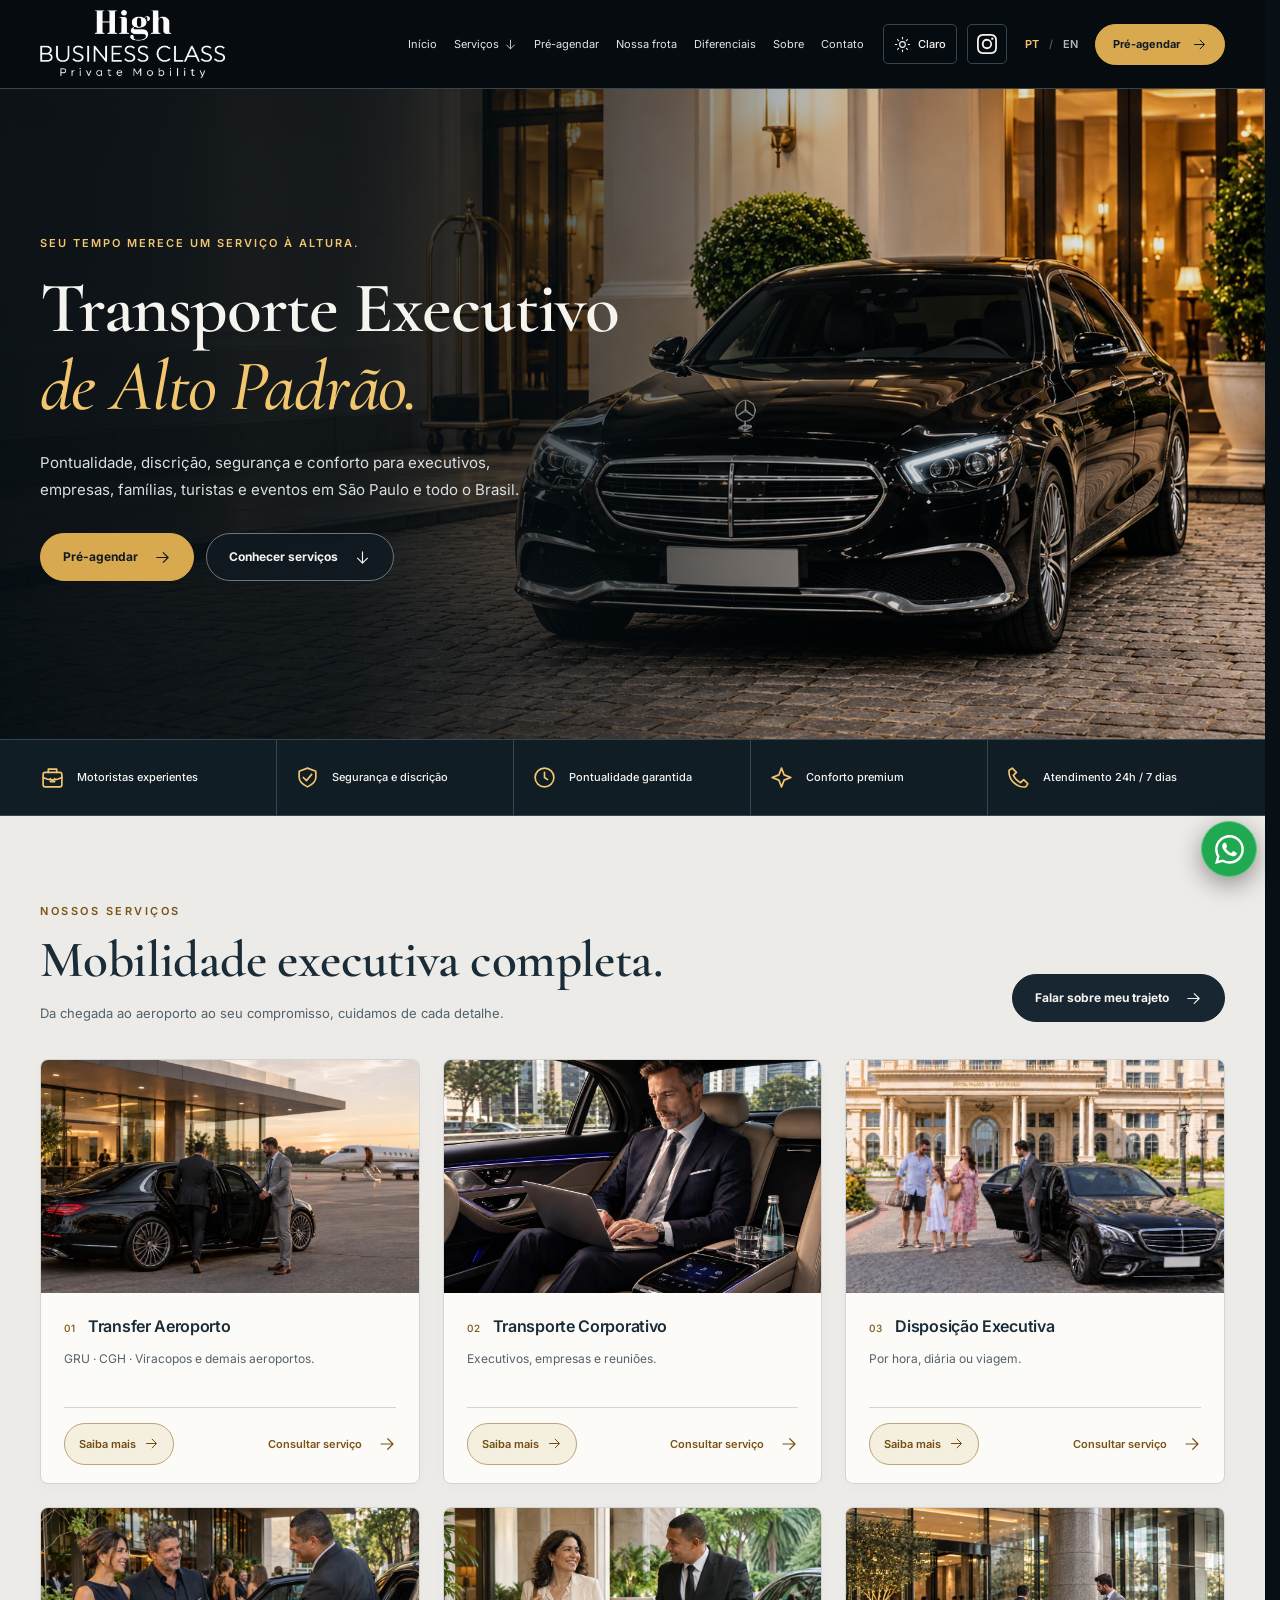
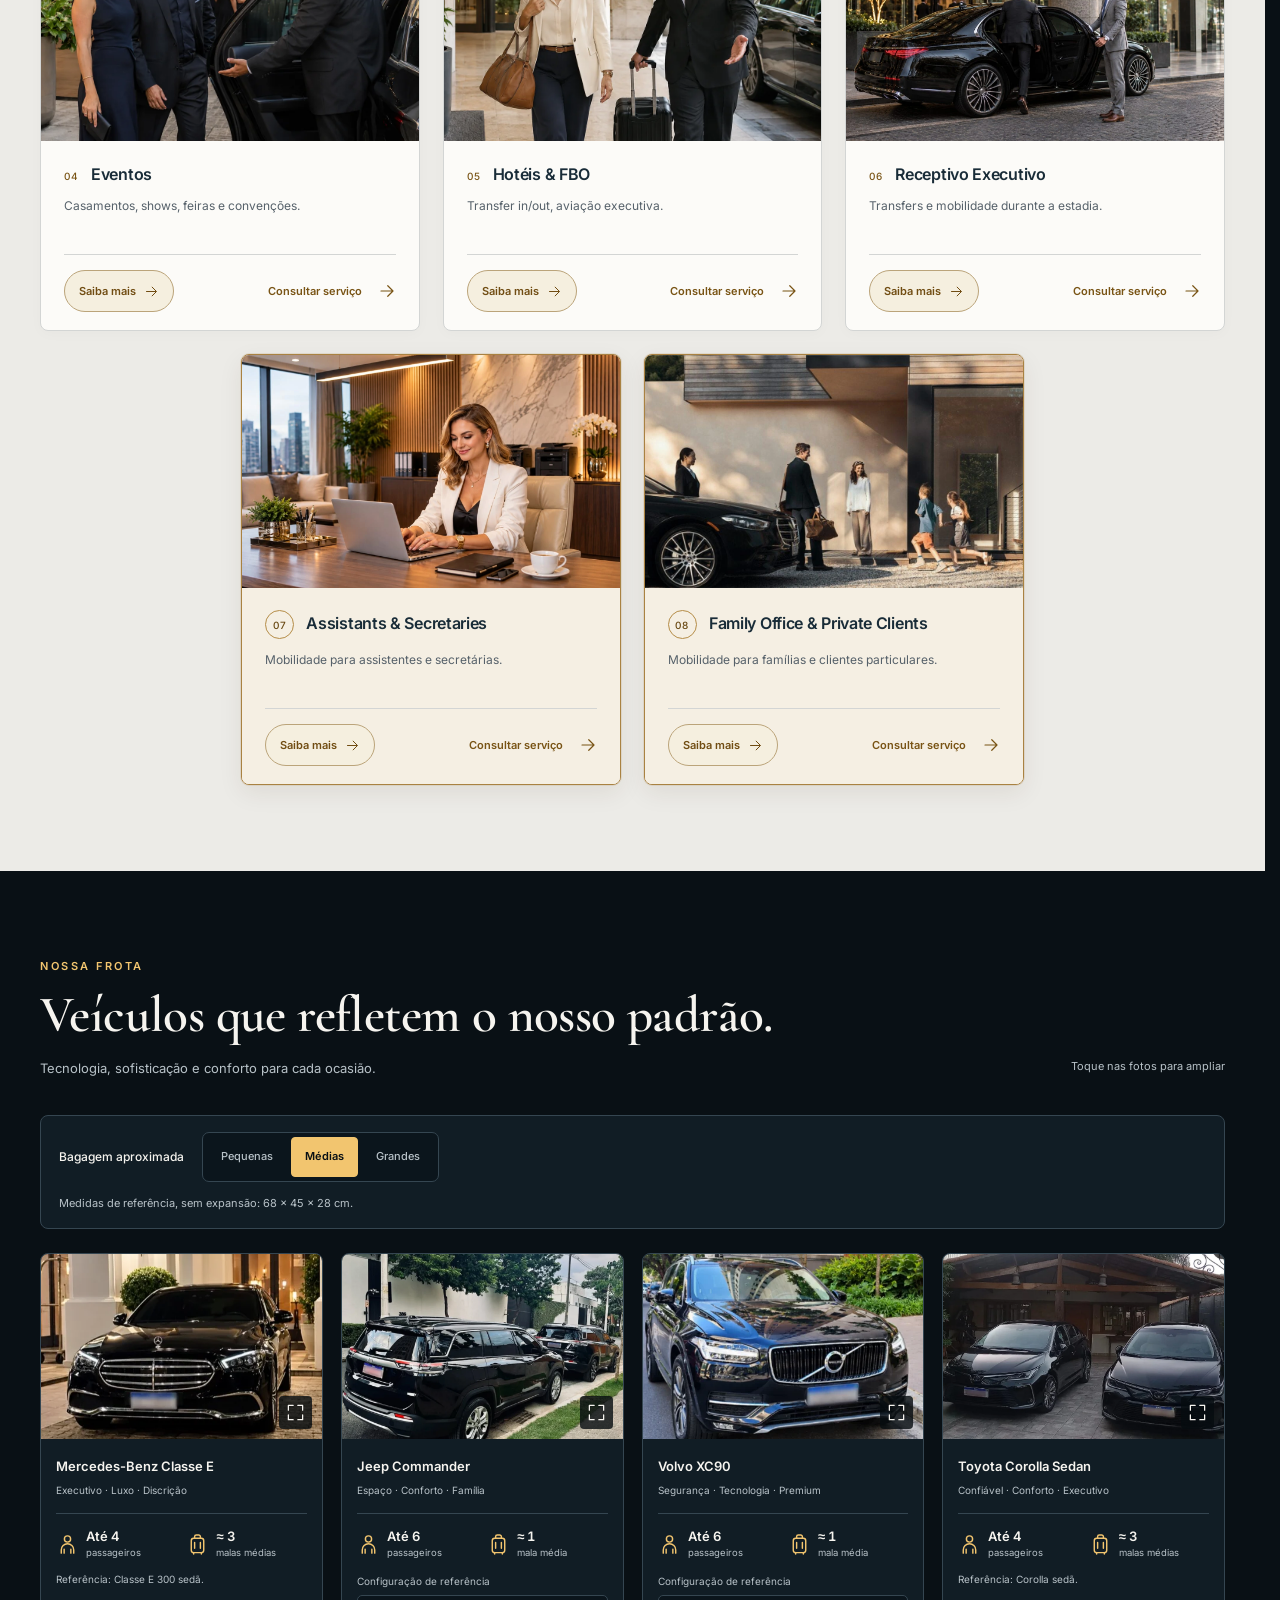
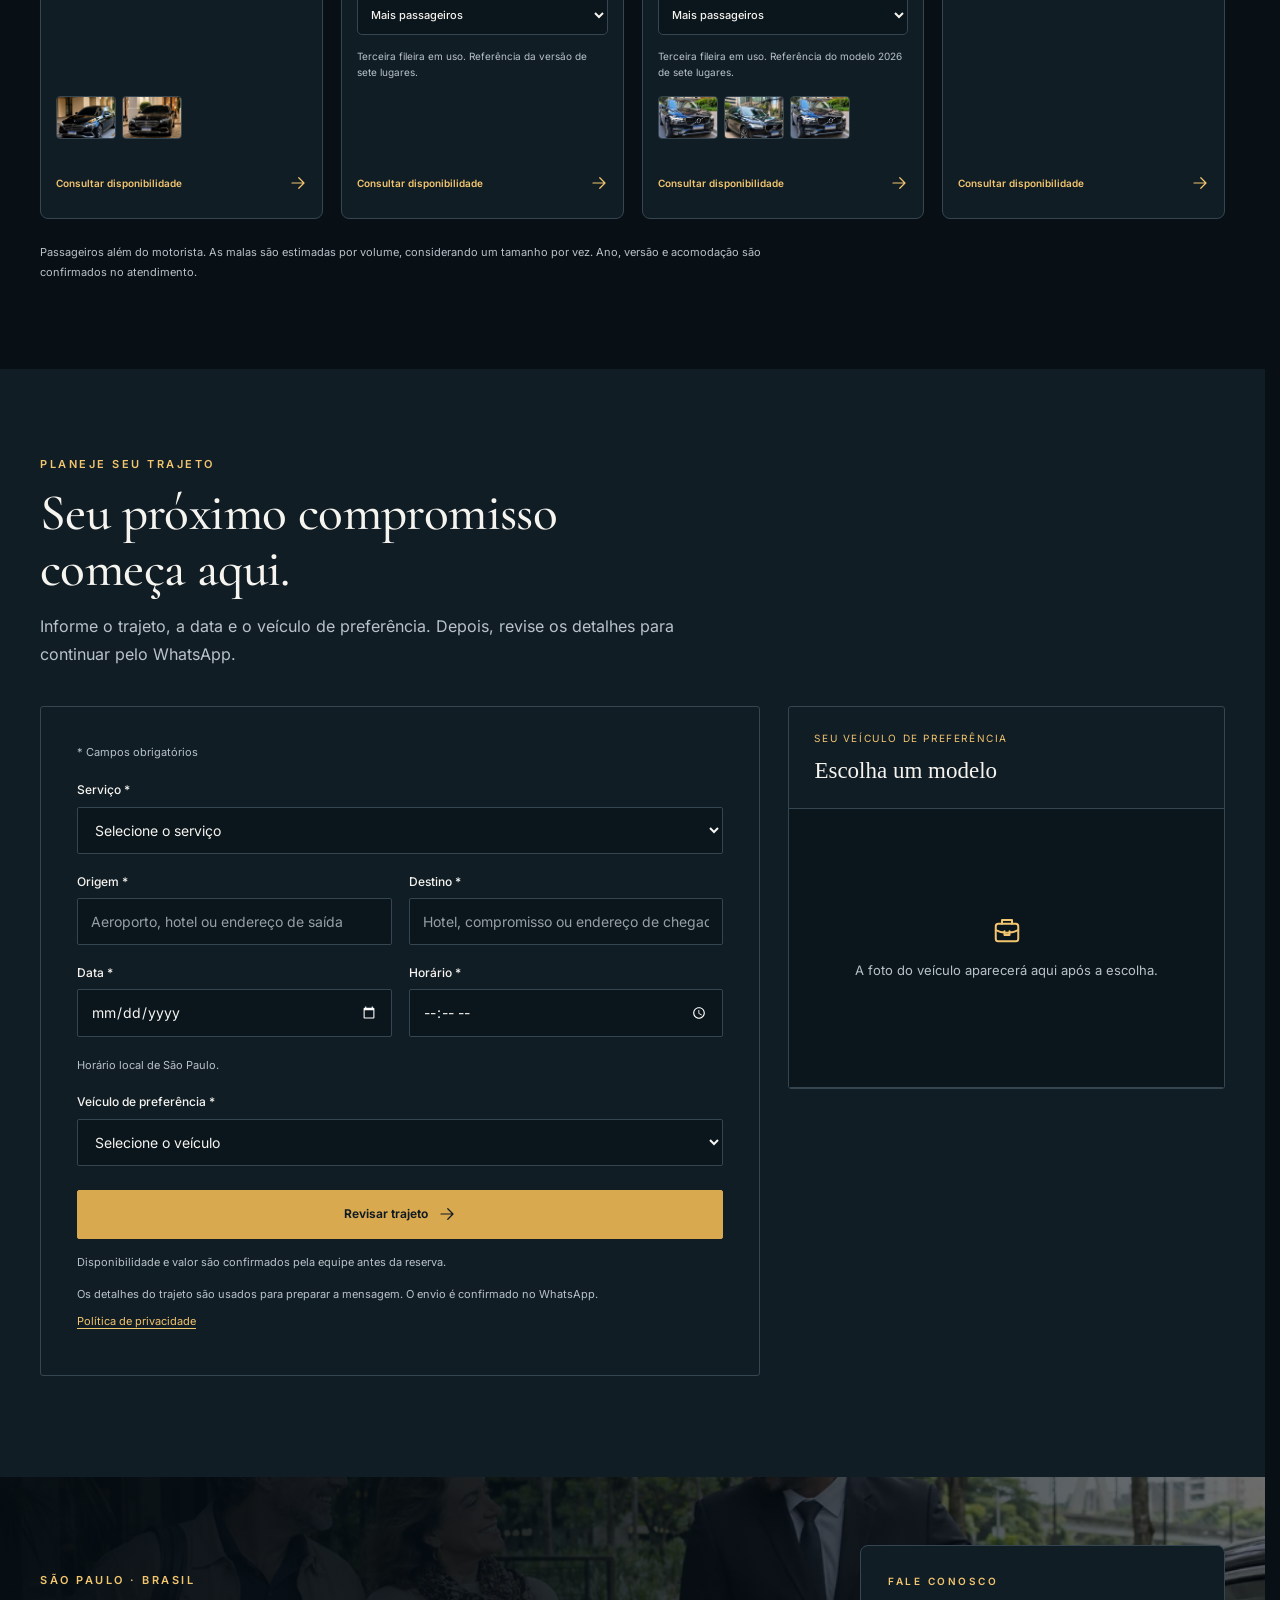
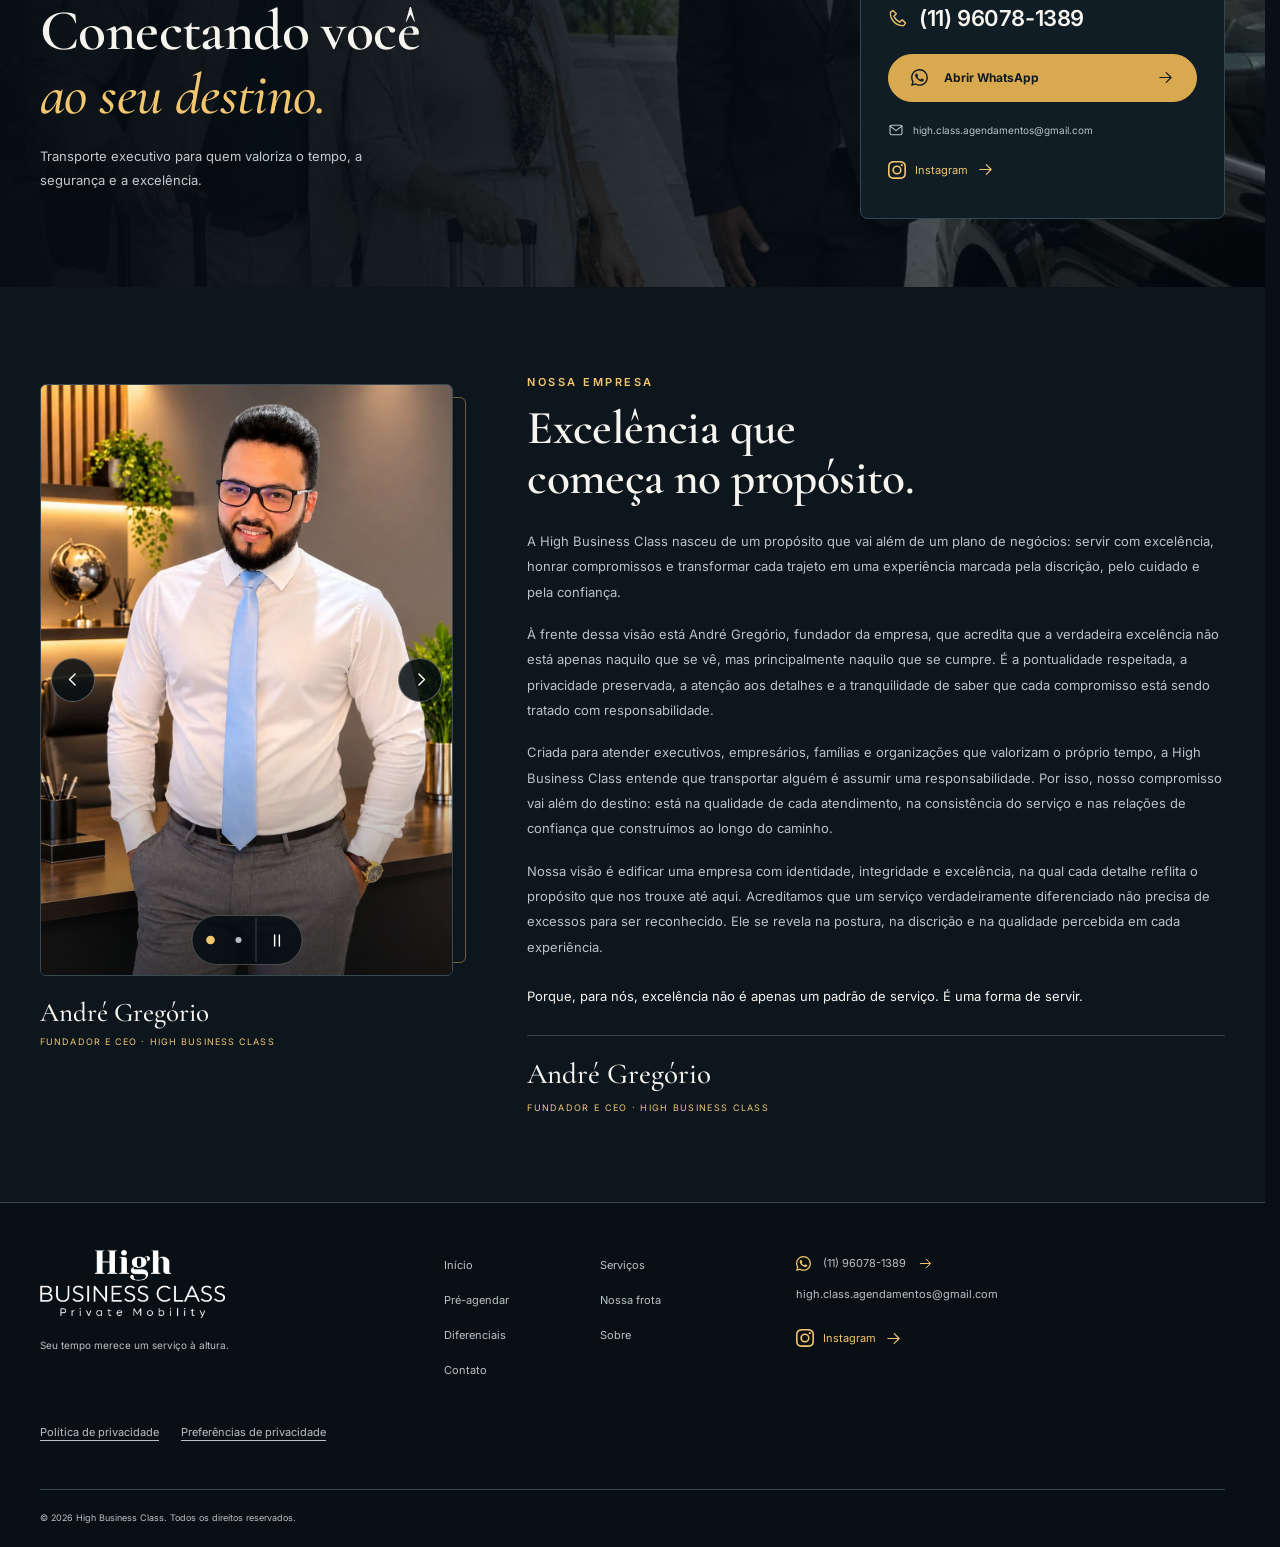
==== commit 44ac81e7: "Mais melhorias" ====
--- a/versoes/evolucao/index.html
+++ b/versoes/evolucao/index.html
@@ -1,5 +1,5 @@
 <!doctype html>
-<html lang="pt-BR" data-theme="dark"><head><meta charset="utf-8"><meta name="viewport" content="width=device-width,initial-scale=1"><script src="theme-init.js"></script><meta name="theme-color" content="#091015"><meta name="description" content="High Business Class — Transporte Executivo de Alto Padrão em São Paulo."><title>High Business Class | Transporte Executivo de Alto Padrão</title><meta property="og:type" content="website"><meta property="og:locale" content="pt_BR"><meta property="og:title" content="High Business Class | Transporte Executivo de Alto Padrão"><meta property="og:description" content="Seu tempo merece um serviço à altura."><link rel="preload" href="assets/fonts/inter-latin.woff2" as="font" type="font/woff2" crossorigin><link rel="preload" href="assets/fonts/cormorant-latin.woff2" as="font" type="font/woff2" crossorigin><link rel="stylesheet" href="styles.css"><link rel="stylesheet" href="theme.css"><link rel="stylesheet" href="carousels.css"><link rel="stylesheet" href="booking.css"><link rel="stylesheet" href="service-details.css"><link rel="stylesheet" href="privacy.css"><script src="config.js" defer></script><script src="privacy-config.js" defer></script><script src="media-config.js" defer></script><script src="booking-config.js" defer></script><script src="app.js" defer></script><script src="theme.js" defer></script><script src="carousels.js" defer></script><script src="service-details.js" defer></script><script src="booking.js" defer></script><script src="privacy.js" defer></script></head><body>
+<html lang="pt-BR" data-theme="dark"><head><meta charset="utf-8"><meta name="viewport" content="width=device-width,initial-scale=1"><script src="theme-init.js"></script><meta name="theme-color" content="#091015"><meta name="description" content="High Business Class — Transporte Executivo de Alto Padrão em São Paulo."><title>High Business Class | Transporte Executivo de Alto Padrão</title><meta property="og:type" content="website"><meta property="og:locale" content="pt_BR"><meta property="og:title" content="High Business Class | Transporte Executivo de Alto Padrão"><meta property="og:description" content="Seu tempo merece um serviço à altura."><link rel="preload" href="assets/fonts/inter-latin.woff2" as="font" type="font/woff2" crossorigin><link rel="preload" href="assets/fonts/cormorant-latin.woff2" as="font" type="font/woff2" crossorigin><link rel="stylesheet" href="styles.css"><link rel="stylesheet" href="theme.css"><link rel="stylesheet" href="carousels.css"><link rel="stylesheet" href="booking.css"><link rel="stylesheet" href="service-details.css"><link rel="stylesheet" href="privacy.css"><link rel="stylesheet" href="fleet-capacity.css"><script src="config.js" defer></script><script src="privacy-config.js" defer></script><script src="media-config.js" defer></script><script src="booking-config.js" defer></script><script src="app.js" defer></script><script src="theme.js" defer></script><script src="carousels.js" defer></script><script src="service-details.js" defer></script><script src="booking.js" defer></script><script src="privacy.js" defer></script><script src="fleet-capacity.js" defer></script></head><body>
 <a data-i18n="copy" data-en="Skip to content" href="#conteudo" class="skip-link">Pular para o conteúdo</a><!-- WhatsApp and Instagram glyphs: Bootstrap Icons (https://icons.getbootstrap.com/).
 The MIT License (MIT)
 
@@ -23,12 +23,12 @@
 OUT OF OR IN CONNECTION WITH THE SOFTWARE OR THE USE OR OTHER DEALINGS IN
 THE SOFTWARE.
 -->
-<svg class="icon-library" xmlns="http://www.w3.org/2000/svg" aria-hidden="true"><symbol id="i-arrow" viewBox="0 0 24 24"><path d="M4 12h15M13 5l7 7-7 7"/></symbol><symbol id="i-down" viewBox="0 0 24 24"><path d="M12 4v16M5 13l7 7 7-7"/></symbol><symbol id="i-clock" viewBox="0 0 24 24"><circle cx="12" cy="12" r="9"/><path d="M12 7v5l3 2"/></symbol><symbol id="i-shield" viewBox="0 0 24 24"><path d="m12 3 8 3v6c0 4-4 7-8 9-4-2-8-5-8-9V6l8-3Z"/><path d="m8 12 3 3 5-6"/></symbol><symbol id="i-spark" viewBox="0 0 24 24"><path d="m12 3 2.5 6.5L21 12l-6.5 2.5L12 21l-2.5-6.5L3 12l6.5-2.5L12 3Z"/></symbol><symbol id="i-pin" viewBox="0 0 24 24"><path d="M19 10c0 6-7 11-7 11S5 16 5 10a7 7 0 1 1 14 0Z"/><circle cx="12" cy="10" r="2.5"/></symbol><symbol id="i-plane" viewBox="0 0 24 24"><path d="m3 12 7 2 4 7 2-1-1-7 6-7c1-2-1-4-3-2l-7 6-7-1-1 3Z"/></symbol><symbol id="i-case" viewBox="0 0 24 24"><rect x="3" y="7" width="18" height="14" rx="2"/><path d="M8 7V4h8v3M3 12c5 3 13 3 18 0M10 13v3h4v-3"/></symbol><symbol id="i-mail" viewBox="0 0 24 24"><rect x="3" y="5" width="18" height="14" rx="2"/><path d="m3 6 9 7 9-7"/></symbol><symbol id="i-phone" viewBox="0 0 24 24"><path d="m6 3 4 4-3 3c2 4 3 5 7 7l3-3 4 4-2 3C10 22 2 14 3 5l3-2Z"/></symbol><symbol id="i-expand" viewBox="0 0 24 24"><path d="M9 3H3v6m12-6h6v6M3 15v6h6m12-6v6h-6"/></symbol><symbol id="i-close" viewBox="0 0 24 24"><path d="m6 6 12 12M6 18 18 6"/></symbol><symbol id="i-menu" viewBox="0 0 24 24"><path d="M4 7h16M4 12h16M4 17h16"/></symbol><symbol id="i-instagram" viewBox="0 0 16 16"><path fill="currentColor" stroke="none" d="M8 0C5.829 0 5.556.01 4.703.048 3.85.088 3.269.222 2.76.42a3.9 3.9 0 0 0-1.417.923A3.9 3.9 0 0 0 .42 2.76C.222 3.268.087 3.85.048 4.7.01 5.555 0 5.827 0 8.001c0 2.172.01 2.444.048 3.297.04.852.174 1.433.372 1.942.205.526.478.972.923 1.417.444.445.89.719 1.416.923.51.198 1.09.333 1.942.372C5.555 15.99 5.827 16 8 16s2.444-.01 3.298-.048c.851-.04 1.434-.174 1.943-.372a3.9 3.9 0 0 0 1.416-.923c.445-.445.718-.891.923-1.417.197-.509.332-1.09.372-1.942C15.99 10.445 16 10.173 16 8s-.01-2.445-.048-3.299c-.04-.851-.175-1.433-.372-1.941a3.9 3.9 0 0 0-.923-1.417A3.9 3.9 0 0 0 13.24.42c-.51-.198-1.092-.333-1.943-.372C10.443.01 10.172 0 7.998 0zm-.717 1.442h.718c2.136 0 2.389.007 3.232.046.78.035 1.204.166 1.486.275.373.145.64.319.92.599s.453.546.598.92c.11.281.24.705.275 1.485.039.843.047 1.096.047 3.231s-.008 2.389-.047 3.232c-.035.78-.166 1.203-.275 1.485a2.5 2.5 0 0 1-.599.919c-.28.28-.546.453-.92.598-.28.11-.704.24-1.485.276-.843.038-1.096.047-3.232.047s-2.39-.009-3.233-.047c-.78-.036-1.203-.166-1.485-.276a2.5 2.5 0 0 1-.92-.598 2.5 2.5 0 0 1-.6-.92c-.109-.281-.24-.705-.275-1.485-.038-.843-.046-1.096-.046-3.233s.008-2.388.046-3.231c.036-.78.166-1.204.276-1.486.145-.373.319-.64.599-.92s.546-.453.92-.598c.282-.11.705-.24 1.485-.276.738-.034 1.024-.044 2.515-.045zm4.988 1.328a.96.96 0 1 0 0 1.92.96.96 0 0 0 0-1.92m-4.27 1.122a4.109 4.109 0 1 0 0 8.217 4.109 4.109 0 0 0 0-8.217m0 1.441a2.667 2.667 0 1 1 0 5.334 2.667 2.667 0 0 1 0-5.334"/></symbol><symbol id="i-wa" viewBox="0 0 16 16"><path fill="currentColor" stroke="none" d="M13.601 2.326A7.85 7.85 0 0 0 7.994 0C3.627 0 .068 3.558.064 7.926c0 1.399.366 2.76 1.057 3.965L0 16l4.204-1.102a7.9 7.9 0 0 0 3.79.965h.004c4.368 0 7.926-3.558 7.93-7.93A7.9 7.9 0 0 0 13.6 2.326zM7.994 14.521a6.6 6.6 0 0 1-3.356-.92l-.24-.144-2.494.654.666-2.433-.156-.251a6.56 6.56 0 0 1-1.007-3.505c0-3.626 2.957-6.584 6.591-6.584a6.56 6.56 0 0 1 4.66 1.931 6.56 6.56 0 0 1 1.928 4.66c-.004 3.639-2.961 6.592-6.592 6.592m3.615-4.934c-.197-.099-1.17-.578-1.353-.646-.182-.065-.315-.099-.445.099-.133.197-.513.646-.627.775-.114.133-.232.148-.43.05-.197-.1-.836-.308-1.592-.985-.59-.525-.985-1.175-1.103-1.372-.114-.198-.011-.304.088-.403.087-.088.197-.232.296-.346.1-.114.133-.198.198-.33.065-.134.034-.248-.015-.347-.05-.099-.445-1.076-.612-1.47-.16-.389-.323-.335-.445-.34-.114-.007-.247-.007-.38-.007a.73.73 0 0 0-.529.247c-.182.198-.691.677-.691 1.654s.71 1.916.81 2.049c.098.133 1.394 2.132 3.383 2.992.47.205.84.326 1.129.418.475.152.904.129 1.246.08.38-.058 1.171-.48 1.338-.943.164-.464.164-.86.114-.943-.049-.084-.182-.133-.38-.232"/></symbol></svg>
+<svg class="icon-library" xmlns="http://www.w3.org/2000/svg" aria-hidden="true"><symbol id="i-arrow" viewBox="0 0 24 24"><path d="M4 12h15M13 5l7 7-7 7"/></symbol><symbol id="i-down" viewBox="0 0 24 24"><path d="M12 4v16M5 13l7 7 7-7"/></symbol><symbol id="i-clock" viewBox="0 0 24 24"><circle cx="12" cy="12" r="9"/><path d="M12 7v5l3 2"/></symbol><symbol id="i-shield" viewBox="0 0 24 24"><path d="m12 3 8 3v6c0 4-4 7-8 9-4-2-8-5-8-9V6l8-3Z"/><path d="m8 12 3 3 5-6"/></symbol><symbol id="i-spark" viewBox="0 0 24 24"><path d="m12 3 2.5 6.5L21 12l-6.5 2.5L12 21l-2.5-6.5L3 12l6.5-2.5L12 3Z"/></symbol><symbol id="i-pin" viewBox="0 0 24 24"><path d="M19 10c0 6-7 11-7 11S5 16 5 10a7 7 0 1 1 14 0Z"/><circle cx="12" cy="10" r="2.5"/></symbol><symbol id="i-plane" viewBox="0 0 24 24"><path d="m3 12 7 2 4 7 2-1-1-7 6-7c1-2-1-4-3-2l-7 6-7-1-1 3Z"/></symbol><symbol id="i-case" viewBox="0 0 24 24"><rect x="3" y="7" width="18" height="14" rx="2"/><path d="M8 7V4h8v3M3 12c5 3 13 3 18 0M10 13v3h4v-3"/></symbol><symbol id="i-mail" viewBox="0 0 24 24"><rect x="3" y="5" width="18" height="14" rx="2"/><path d="m3 6 9 7 9-7"/></symbol><symbol id="i-phone" viewBox="0 0 24 24"><path d="m6 3 4 4-3 3c2 4 3 5 7 7l3-3 4 4-2 3C10 22 2 14 3 5l3-2Z"/></symbol><symbol id="i-expand" viewBox="0 0 24 24"><path d="M9 3H3v6m12-6h6v6M3 15v6h6m12-6v6h-6"/></symbol><symbol id="i-close" viewBox="0 0 24 24"><path d="m6 6 12 12M6 18 18 6"/></symbol><symbol id="i-menu" viewBox="0 0 24 24"><path d="M4 7h16M4 12h16M4 17h16"/></symbol><symbol id="i-instagram" viewBox="0 0 16 16"><path fill="currentColor" stroke="none" d="M8 0C5.829 0 5.556.01 4.703.048 3.85.088 3.269.222 2.76.42a3.9 3.9 0 0 0-1.417.923A3.9 3.9 0 0 0 .42 2.76C.222 3.268.087 3.85.048 4.7.01 5.555 0 5.827 0 8.001c0 2.172.01 2.444.048 3.297.04.852.174 1.433.372 1.942.205.526.478.972.923 1.417.444.445.89.719 1.416.923.51.198 1.09.333 1.942.372C5.555 15.99 5.827 16 8 16s2.444-.01 3.298-.048c.851-.04 1.434-.174 1.943-.372a3.9 3.9 0 0 0 1.416-.923c.445-.445.718-.891.923-1.417.197-.509.332-1.09.372-1.942C15.99 10.445 16 10.173 16 8s-.01-2.445-.048-3.299c-.04-.851-.175-1.433-.372-1.941a3.9 3.9 0 0 0-.923-1.417A3.9 3.9 0 0 0 13.24.42c-.51-.198-1.092-.333-1.943-.372C10.443.01 10.172 0 7.998 0zm-.717 1.442h.718c2.136 0 2.389.007 3.232.046.78.035 1.204.166 1.486.275.373.145.64.319.92.599s.453.546.598.92c.11.281.24.705.275 1.485.039.843.047 1.096.047 3.231s-.008 2.389-.047 3.232c-.035.78-.166 1.203-.275 1.485a2.5 2.5 0 0 1-.599.919c-.28.28-.546.453-.92.598-.28.11-.704.24-1.485.276-.843.038-1.096.047-3.232.047s-2.39-.009-3.233-.047c-.78-.036-1.203-.166-1.485-.276a2.5 2.5 0 0 1-.92-.598 2.5 2.5 0 0 1-.6-.92c-.109-.281-.24-.705-.275-1.485-.038-.843-.046-1.096-.046-3.233s.008-2.388.046-3.231c.036-.78.166-1.204.276-1.486.145-.373.319-.64.599-.92s.546-.453.92-.598c.282-.11.705-.24 1.485-.276.738-.034 1.024-.044 2.515-.045zm4.988 1.328a.96.96 0 1 0 0 1.92.96.96 0 0 0 0-1.92m-4.27 1.122a4.109 4.109 0 1 0 0 8.217 4.109 4.109 0 0 0 0-8.217m0 1.441a2.667 2.667 0 1 1 0 5.334 2.667 2.667 0 0 1 0-5.334"/></symbol><symbol id="i-wa" viewBox="0 0 16 16"><path fill="currentColor" stroke="none" d="M13.601 2.326A7.85 7.85 0 0 0 7.994 0C3.627 0 .068 3.558.064 7.926c0 1.399.366 2.76 1.057 3.965L0 16l4.204-1.102a7.9 7.9 0 0 0 3.79.965h.004c4.368 0 7.926-3.558 7.93-7.93A7.9 7.9 0 0 0 13.6 2.326zM7.994 14.521a6.6 6.6 0 0 1-3.356-.92l-.24-.144-2.494.654.666-2.433-.156-.251a6.56 6.56 0 0 1-1.007-3.505c0-3.626 2.957-6.584 6.591-6.584a6.56 6.56 0 0 1 4.66 1.931 6.56 6.56 0 0 1 1.928 4.66c-.004 3.639-2.961 6.592-6.592 6.592m3.615-4.934c-.197-.099-1.17-.578-1.353-.646-.182-.065-.315-.099-.445.099-.133.197-.513.646-.627.775-.114.133-.232.148-.43.05-.197-.1-.836-.308-1.592-.985-.59-.525-.985-1.175-1.103-1.372-.114-.198-.011-.304.088-.403.087-.088.197-.232.296-.346.1-.114.133-.198.198-.33.065-.134.034-.248-.015-.347-.05-.099-.445-1.076-.612-1.47-.16-.389-.323-.335-.445-.34-.114-.007-.247-.007-.38-.007a.73.73 0 0 0-.529.247c-.182.198-.691.677-.691 1.654s.71 1.916.81 2.049c.098.133 1.394 2.132 3.383 2.992.47.205.84.326 1.129.418.475.152.904.129 1.246.08.38-.058 1.171-.48 1.338-.943.164-.464.164-.86.114-.943-.049-.084-.182-.133-.38-.232"/></symbol><symbol id="i-passenger" viewBox="0 0 24 24"><circle cx="12" cy="6.25" r="3.25"/><path d="M5.5 21v-3.25a6.5 6.5 0 0 1 13 0V21M8.5 21v-4M15.5 21v-4"/></symbol><symbol id="i-suitcase" viewBox="0 0 24 24"><rect x="5.5" y="5.5" width="13" height="15" rx="2.5"/><path d="M9 5.5V3.75A1.75 1.75 0 0 1 10.75 2h2.5A1.75 1.75 0 0 1 15 3.75V5.5M9 10v6M15 10v6M8 20.5V22M16 20.5V22"/></symbol></svg>
 <header class="site-header"><div class="wrap header-inner"><a href="#inicio" class="brand" aria-label="High Business Class — início" data-i18n-aria="copy" data-en-aria="High Business Class — home"><img class="logo" src="assets/logo-transparente.png" alt="High Business Class" width="1347" height="686"></a><nav id="site-nav" class="links" aria-label="Navegação principal" data-i18n-aria="copy" data-en-aria="Main navigation"><a href="#inicio"><span data-i18n="copy" data-en="Home" >Início</span></a><details class="nav-services" id="nav-services"><summary><span data-i18n="copy" data-en="Services">Serviços</span><svg class="icon nav-services-chevron" aria-hidden="true" focusable="false"><use href="#i-down"/></svg></summary><div class="nav-services-menu"><a class="nav-services-all" href="#servicos"><span data-i18n="copy" data-en="All services">Todos os serviços</span></a><a href="#servico-assistants"><span class="nav-service-number" aria-hidden="true">07</span><span>Assistants &amp; Secretaries</span></a><a href="#servico-familyoffice"><span class="nav-service-number" aria-hidden="true">08</span><span>Family Office &amp; Private Clients</span></a></div></details><a href="#pre-agendamento"><span data-i18n="copy" data-en="Pre-booking">Pré-agendar</span></a><a href="#frota"><span data-i18n="copy" data-en="Our fleet" >Nossa frota</span></a><a href="#diferenciais"><span data-i18n="copy" data-en="Why HBC" >Diferenciais</span></a><a href="#sobre"><span data-i18n="copy" data-en="About" >Sobre</span></a><a href="#contato"><span data-i18n="copy" data-en="Contact" >Contato</span></a></nav><div class="header-actions"><button id="theme-toggle" class="theme-toggle" type="button" aria-label="Ativar tema claro" disabled><svg class="icon theme-sun" viewBox="0 0 24 24" aria-hidden="true"><circle cx="12" cy="12" r="4"/><path d="M12 2v2m0 16v2M2 12h2m16 0h2M5 5l1.5 1.5m11 11L19 19M5 19l1.5-1.5m11-11L19 5"/></svg><svg class="icon theme-moon" viewBox="0 0 24 24" aria-hidden="true"><path d="M20.8 13.4A9 9 0 0 1 10.6 3.2 9 9 0 1 0 20.8 13.4Z"/></svg><span data-theme-label>Claro</span></button><a class="header-instagram" data-instagram data-position="header" href="https://www.instagram.com/high.class.business/" target="_blank" rel="noopener noreferrer" aria-label="Instagram da High Business Class"><svg class="icon icon-brand" viewBox="0 0 16 16" aria-hidden="true" focusable="false"><use href="#i-instagram"/></svg></a><div class="language" role="group" aria-label="Idioma" data-i18n-aria="copy" data-en-aria="Language"><button type="button" class="lang-btn active" data-lang="pt" aria-pressed="true" lang="pt-BR">PT</button><span aria-hidden="true">/</span><button type="button" class="lang-btn" data-lang="en" aria-pressed="false" lang="en">EN</button></div><a class="btn gold header-quote" data-position="header" href="#pre-agendamento" ><span data-i18n="copy" data-en="Pre-book" >Pré-agendar</span><svg class="icon" aria-hidden="true" focusable="false"><use href="#i-arrow"/></svg></a><button id="menu-toggle" class="menu-toggle" type="button" aria-controls="site-nav" aria-expanded="false" aria-label="Abrir menu"><svg class="icon" aria-hidden="true" focusable="false"><use href="#i-menu"/></svg></button></div></div></header>
 <main id="conteudo"><section class="hero" id="inicio" aria-labelledby="hero-title"><img class="hero-photo" src="assets/hero-carro-hd.webp" alt="Mercedes-Benz Classe E em frente à entrada de um hotel" data-i18n-alt="Copy" data-en-alt="Mercedes-Benz E-Class outside a hotel entrance" width="1672" height="941" fetchpriority="high"><div class="wrap hero-wrap"><div class="hero-content"><p data-i18n="copy" data-en="Your time deserves a service to match." class="eyebrow">Seu tempo merece um serviço à altura.</p><h1 id="hero-title"><span data-i18n="copy" data-en="Executive Chauffeur Service" >Transporte Executivo</span><em class="gold-text"><span data-i18n="copy" data-en="of Distinction." >de Alto Padrão.</span></em></h1><p data-i18n="copy" data-en="Punctuality, discretion, safety and comfort for executives, companies, families, visitors and events in São Paulo and throughout Brazil." class="hero-description">Pontualidade, discrição, segurança e conforto para executivos, empresas, famílias, turistas e eventos em São Paulo e todo o Brasil.</p><div class="hero-actions"><a class="btn gold" data-position="hero" href="#pre-agendamento" ><span data-i18n="copy" data-en="Plan my journey" >Pré-agendar</span><svg class="icon" aria-hidden="true" focusable="false"><use href="#i-arrow"/></svg></a><a class="btn dark" href="#servicos"><span data-i18n="copy" data-en="Explore services" >Conhecer serviços</span><svg class="icon" aria-hidden="true" focusable="false"><use href="#i-down"/></svg></a></div></div></div></section>
 <div class="featurebar" id="diferenciais"><div class="wrap features"><div class="feature"><svg class="icon" aria-hidden="true" focusable="false"><use href="#i-case"/></svg><span data-i18n="copy" data-en="Experienced chauffeurs" >Motoristas experientes</span></div><div class="feature"><svg class="icon" aria-hidden="true" focusable="false"><use href="#i-shield"/></svg><span data-i18n="copy" data-en="Safety &amp; discretion" >Segurança e discrição</span></div><div class="feature"><svg class="icon" aria-hidden="true" focusable="false"><use href="#i-clock"/></svg><span data-i18n="copy" data-en="Guaranteed punctuality" >Pontualidade garantida</span></div><div class="feature"><svg class="icon" aria-hidden="true" focusable="false"><use href="#i-spark"/></svg><span data-i18n="copy" data-en="Premium comfort" >Conforto premium</span></div><div class="feature"><svg class="icon" aria-hidden="true" focusable="false"><use href="#i-phone"/></svg><span data-i18n="copy" data-en="24/7 assistance" >Atendimento 24h / 7 dias</span></div></div></div>
 <section class="services-section" id="servicos" aria-labelledby="services-title"><div class="wrap"><div class="section-top"><div><p data-i18n="copy" data-en="Our services" class="kicker">Nossos serviços</p><h2 data-i18n="copy" data-en="Complete executive mobility." id="services-title">Mobilidade executiva completa.</h2><p data-i18n="copy" data-en="From airport arrival to your business engagement, we take care of every detail." class="section-description">Da chegada ao aeroporto ao seu compromisso, cuidamos de cada detalhe.</p></div><a class="btn dark" data-position="services_intro" href="#pre-agendamento" ><span data-i18n="copy" data-en="Discuss my journey" >Falar sobre meu trajeto</span><svg class="icon" aria-hidden="true" focusable="false"><use href="#i-arrow"/></svg></a></div><div class="service-grid service-grid--expanded"><article class="service" id="servico-aeroporto"><div class="service-img" data-carousel="aeroporto" data-carousel-label="Transfer aeroporto" data-carousel-label-en="Airport transfers"><img src="assets/novas/transferofc001.webp" width="1280" height="720" alt="Motorista recebe passageiro junto a um sedã em terminal de aviação executiva" data-i18n-alt="copy" data-en-alt="Chauffeur welcoming a passenger beside a sedan at an executive aviation terminal" loading="lazy" decoding="async"></div><div class="service-body"><div class="service-title"><span class="service-index" aria-hidden="true">01</span><h3 data-i18n="copy" data-en="Airport Transfers" >Transfer Aeroporto</h3></div><p data-i18n="copy" data-en="GRU · CGH · Viracopos and other airports." >GRU · CGH · Viracopos e demais aeroportos.</p><div class="service-actions"><button class="service-more" type="button" data-service-open="aeroporto" aria-controls="service-dialog-aeroporto" aria-haspopup="dialog" aria-label="Saiba mais sobre Transfer aeroporto" data-i18n-aria="copy" data-en-aria="Learn more about Airport transfer" hidden><span data-i18n="copy" data-en="Learn more">Saiba mais</span><svg class="icon" aria-hidden="true" focusable="false"><use href="#i-arrow"/></svg></button><a class="text-link" data-position="service" data-service="aeroporto" href="#pre-agendamento"  data-booking-service="aeroporto"><span data-i18n="copy" data-en="Enquire about this service" >Consultar serviço</span><svg class="icon" aria-hidden="true" focusable="false"><use href="#i-arrow"/></svg></a></div></div></article><article class="service" id="servico-corporativo"><div class="service-img" data-carousel="corporativo" data-carousel-label="Transporte corporativo" data-carousel-label-en="Corporate transportation"><img src="assets/novas/corporativoofc001.webp" width="1280" height="945" alt="Passageiro de terno usa notebook no banco traseiro de um veículo executivo" data-i18n-alt="copy" data-en-alt="Passenger in a suit using a laptop in the rear seat of an executive vehicle" loading="lazy" decoding="async"></div><div class="service-body"><div class="service-title"><span class="service-index" aria-hidden="true">02</span><h3 data-i18n="copy" data-en="Corporate Transportation" >Transporte Corporativo</h3></div><p data-i18n="copy" data-en="Executives, companies and meetings." >Executivos, empresas e reuniões.</p><div class="service-actions"><button class="service-more" type="button" data-service-open="corporativo" aria-controls="service-dialog-corporativo" aria-haspopup="dialog" aria-label="Saiba mais sobre Transporte corporativo" data-i18n-aria="copy" data-en-aria="Learn more about Corporate transportation" hidden><span data-i18n="copy" data-en="Learn more">Saiba mais</span><svg class="icon" aria-hidden="true" focusable="false"><use href="#i-arrow"/></svg></button><a class="text-link" data-position="service" data-service="corporativo" href="#pre-agendamento"  data-booking-service="corporativo"><span data-i18n="copy" data-en="Enquire about this service" >Consultar serviço</span><svg class="icon" aria-hidden="true" focusable="false"><use href="#i-arrow"/></svg></a></div></div></article><article class="service" id="servico-disposicao"><div class="service-img" data-carousel="disposicao" data-carousel-label="Disposição executiva" data-carousel-label-en="Chauffeur at disposal"><img src="assets/novas/disposicao01.webp" width="1591" height="989" alt="Motorista recebe uma família junto a um sedã executivo na entrada de um hotel" data-i18n-alt="Copy" data-en-alt="Chauffeur welcoming a family beside an executive sedan at a hotel entrance" loading="lazy" decoding="async"></div><div class="service-body"><div class="service-title"><span class="service-index" aria-hidden="true">03</span><h3 data-i18n="copy" data-en="Chauffeur at Disposal" >Disposição Executiva</h3></div><p data-i18n="copy" data-en="Hourly, daily or trip-based service." >Por hora, diária ou viagem.</p><div class="service-actions"><button class="service-more" type="button" data-service-open="disposicao" aria-controls="service-dialog-disposicao" aria-haspopup="dialog" aria-label="Saiba mais sobre Motorista à disposição" data-i18n-aria="copy" data-en-aria="Learn more about Private chauffeur" hidden><span data-i18n="copy" data-en="Learn more">Saiba mais</span><svg class="icon" aria-hidden="true" focusable="false"><use href="#i-arrow"/></svg></button><a class="text-link" data-position="service" data-service="disposicao" href="#pre-agendamento"  data-booking-service="disposicao"><span data-i18n="copy" data-en="Enquire about this service" >Consultar serviço</span><svg class="icon" aria-hidden="true" focusable="false"><use href="#i-arrow"/></svg></a></div></div></article><article class="service" id="servico-eventos"><div class="service-img" data-carousel="eventos" data-carousel-label="Eventos" data-carousel-label-en="Events"><img src="assets/novas/eventos.webp" width="1000" height="667" alt="Convidados sendo recebidos para um evento" data-i18n-alt="Copy" data-en-alt="Guests being welcomed for an event" loading="lazy" decoding="async"></div><div class="service-body"><div class="service-title"><span class="service-index" aria-hidden="true">04</span><h3 data-i18n="copy" data-en="Events" >Eventos</h3></div><p data-i18n="copy" data-en="Weddings, concerts, trade shows and conventions." >Casamentos, shows, feiras e convenções.</p><div class="service-actions"><button class="service-more" type="button" data-service-open="eventos" aria-controls="service-dialog-eventos" aria-haspopup="dialog" aria-label="Saiba mais sobre Transporte para eventos" data-i18n-aria="copy" data-en-aria="Learn more about Event transportation" hidden><span data-i18n="copy" data-en="Learn more">Saiba mais</span><svg class="icon" aria-hidden="true" focusable="false"><use href="#i-arrow"/></svg></button><a class="text-link" data-position="service" data-service="eventos" href="#pre-agendamento"  data-booking-service="eventos"><span data-i18n="copy" data-en="Enquire about this service" >Consultar serviço</span><svg class="icon" aria-hidden="true" focusable="false"><use href="#i-arrow"/></svg></a></div></div></article><article class="service" id="servico-hoteis"><div class="service-img" data-carousel="hoteis" data-carousel-label="Hotéis e FBO" data-carousel-label-en="Hotels and FBO"><img src="assets/novas/hoteis-fbo.webp" width="1000" height="667" alt="Viajante sendo recebido à saída de um hotel" data-i18n-alt="Copy" data-en-alt="A traveller being welcomed outside a hotel" loading="lazy" decoding="async"></div><div class="service-body"><div class="service-title"><span class="service-index" aria-hidden="true">05</span><h3 data-i18n="copy" data-en="Hotels &amp; FBO" >Hotéis &amp; FBO</h3></div><p data-i18n="copy" data-en="Transfers and private aviation." >Transfer in/out, aviação executiva.</p><div class="service-actions"><button class="service-more" type="button" data-service-open="hoteis" aria-controls="service-dialog-hoteis" aria-haspopup="dialog" aria-label="Saiba mais sobre Hotéis e aviação executiva" data-i18n-aria="copy" data-en-aria="Learn more about Hotels and private aviation" hidden><span data-i18n="copy" data-en="Learn more">Saiba mais</span><svg class="icon" aria-hidden="true" focusable="false"><use href="#i-arrow"/></svg></button><a class="text-link" data-position="service" data-service="hoteis" href="#pre-agendamento"  data-booking-service="hoteis"><span data-i18n="copy" data-en="Enquire about this service" >Consultar serviço</span><svg class="icon" aria-hidden="true" focusable="false"><use href="#i-arrow"/></svg></a></div></div></article><article class="service" id="servico-receptivo"><div class="service-img" data-carousel="receptivo" data-carousel-label="Receptivo Executivo" data-carousel-label-en="Executive Meet &amp; Greet"><img src="assets/novas/receptivoexecutivoofc001.webp" width="1280" height="960" alt="Motorista segura a porta de um sedã executivo para um passageiro diante de um edifício" data-i18n-alt="copy" data-en-alt="Chauffeur holding the door of an executive sedan for a passenger outside a building" loading="lazy" decoding="async"></div><div class="service-body"><div class="service-title"><span class="service-index" aria-hidden="true">06</span><h3 data-i18n="copy" data-en="Executive Meet &amp; Greet">Receptivo Executivo</h3></div><p data-i18n="copy" data-en="Transfers and transportation throughout your stay.">Transfers e mobilidade durante a estadia.</p><div class="service-actions"><button class="service-more" type="button" data-service-open="receptivo" aria-controls="service-dialog-receptivo" aria-haspopup="dialog" aria-label="Saiba mais sobre Receptivo Executivo" data-i18n-aria="copy" data-en-aria="Learn more about Executive Meet &amp; Greet" hidden><span data-i18n="copy" data-en="Learn more">Saiba mais</span><svg class="icon" aria-hidden="true" focusable="false"><use href="#i-arrow"/></svg></button><a class="text-link" data-position="service" data-service="receptivo" href="#pre-agendamento" data-booking-service="receptivo"><span data-i18n="copy" data-en="Enquire about this service">Consultar serviço</span><svg class="icon" aria-hidden="true" focusable="false"><use href="#i-arrow"/></svg></a></div></div></article><article class="service service--featured" id="servico-assistants"><div class="service-img" data-carousel="assistants" data-carousel-label="Assistants &amp; Secretaries" data-carousel-label-en="Assistants &amp; Secretaries"><img src="assets/novas/assitantssecretariesofc001.webp" width="1280" height="842" alt="Mulher de blazer claro usando notebook em uma mesa de escritório" data-i18n-alt="copy" data-en-alt="Woman in a light blazer using a laptop at an office desk" loading="lazy" decoding="async"></div><div class="service-body"><div class="service-title"><span class="service-index" aria-hidden="true">07</span><h3 data-i18n="copy" data-en="Assistants &amp; Secretaries">Assistants &amp; Secretaries</h3></div><p data-i18n="copy" data-en="Transportation support for assistants and secretaries.">Mobilidade para assistentes e secretárias.</p><div class="service-actions"><button class="service-more" type="button" data-service-open="assistants" aria-controls="service-dialog-assistants" aria-haspopup="dialog" aria-label="Saiba mais sobre Assistants &amp; Secretaries" data-i18n-aria="copy" data-en-aria="Learn more about Assistants &amp; Secretaries" hidden><span data-i18n="copy" data-en="Learn more">Saiba mais</span><svg class="icon" aria-hidden="true" focusable="false"><use href="#i-arrow"/></svg></button><a class="text-link" data-position="service" data-service="assistants" href="#pre-agendamento" data-booking-service="assistants"><span data-i18n="copy" data-en="Enquire about this service">Consultar serviço</span><svg class="icon" aria-hidden="true" focusable="false"><use href="#i-arrow"/></svg></a></div></div></article><article class="service service--featured" id="servico-familyoffice"><div class="service-img" data-carousel="familyoffice" data-carousel-label="Family Office &amp; Private Clients" data-carousel-label-en="Family Office &amp; Private Clients"><img src="assets/novas/FAMILYOFFICE_PRIVATECLIENTS.webp" width="1024" height="597" alt="Família com duas crianças junto a um sedã preto na entrada de uma residência" data-i18n-alt="copy" data-en-alt="Family with two children beside a black sedan outside a residence" loading="lazy" decoding="async"></div><div class="service-body"><div class="service-title"><span class="service-index" aria-hidden="true">08</span><h3 data-i18n="copy" data-en="Family Office &amp; Private Clients">Family Office &amp; Private Clients</h3></div><p data-i18n="copy" data-en="Transportation for families and private clients.">Mobilidade para famílias e clientes particulares.</p><div class="service-actions"><button class="service-more" type="button" data-service-open="familyoffice" aria-controls="service-dialog-familyoffice" aria-haspopup="dialog" aria-label="Saiba mais sobre Family Office &amp; Private Clients" data-i18n-aria="copy" data-en-aria="Learn more about Family Office &amp; Private Clients" hidden><span data-i18n="copy" data-en="Learn more">Saiba mais</span><svg class="icon" aria-hidden="true" focusable="false"><use href="#i-arrow"/></svg></button><a class="text-link" data-position="service" data-service="familyoffice" href="#pre-agendamento" data-booking-service="familyoffice"><span data-i18n="copy" data-en="Enquire about this service">Consultar serviço</span><svg class="icon" aria-hidden="true" focusable="false"><use href="#i-arrow"/></svg></a></div></div></article></div></div></section>
-<section class="fleet-section" id="frota" aria-labelledby="fleet-title"><div class="wrap"><div class="section-top"><div><p data-i18n="copy" data-en="Our fleet" class="kicker">Nossa frota</p><h2 data-i18n="copy" data-en="Vehicles that reflect our standards." id="fleet-title">Veículos que refletem o nosso padrão.</h2><p data-i18n="copy" data-en="Technology, sophistication and comfort for every occasion." class="section-description">Tecnologia, sofisticação e conforto para cada ocasião.</p></div><p data-i18n="copy" data-en="Tap the photos to enlarge" class="gallery-tip">Toque nas fotos para ampliar</p></div><div class="fleet-grid"><article class="vehicle"><button class="vehicle-main" type="button" data-gallery data-src="assets/frota/mercedes.webp" data-caption="Mercedes-Benz Classe E" data-alt="Mercedes-Benz Classe E" data-alt-pt="Mercedes-Benz Classe E" data-alt-en="Mercedes-Benz Classe E" aria-label="Ampliar foto: Mercedes-Benz Classe E" data-i18n-aria="copy" data-en-aria="Enlarge photo: Mercedes-Benz Classe E"><img src="assets/frota/mercedes.webp" alt="Mercedes-Benz Classe E" data-i18n-alt="Copy" data-en-alt="Mercedes-Benz Classe E" loading="lazy" decoding="async"><svg class="icon" aria-hidden="true" focusable="false"><use href="#i-expand"/></svg></button><div class="vehicle-body"><h3>Mercedes-Benz Classe E</h3><p data-i18n="copy" data-en="Executive · Luxury · Discretion" >Executivo · Luxo · Discrição</p><div class="vehicle-links"><div class="mini-gallery"><button class="thumbnail" type="button" data-gallery data-src="assets/frota/mercedes_1.png" data-caption="Mercedes-Benz Classe E" data-alt="Mercedes-Benz Classe E — foto 1" data-alt-pt="Mercedes-Benz Classe E — foto 1" data-alt-en="Mercedes-Benz Classe E — photo 1" aria-label="Ampliar foto: Mercedes-Benz Classe E" data-i18n-aria="copy" data-en-aria="Enlarge photo: Mercedes-Benz Classe E"><img src="assets/frota/mercedes_1.png" alt="Mercedes-Benz Classe E — foto 1" data-i18n-alt="Copy" data-en-alt="Mercedes-Benz Classe E — photo 1" loading="lazy" decoding="async"><svg class="icon" aria-hidden="true" focusable="false"><use href="#i-expand"/></svg></button><button class="thumbnail" type="button" data-gallery data-src="assets/frota/mercedes_2.png" data-caption="Mercedes-Benz Classe E" data-alt="Mercedes-Benz Classe E — foto 2" data-alt-pt="Mercedes-Benz Classe E — foto 2" data-alt-en="Mercedes-Benz Classe E — photo 2" aria-label="Ampliar foto: Mercedes-Benz Classe E" data-i18n-aria="copy" data-en-aria="Enlarge photo: Mercedes-Benz Classe E"><img src="assets/frota/mercedes_2.png" alt="Mercedes-Benz Classe E — foto 2" data-i18n-alt="Copy" data-en-alt="Mercedes-Benz Classe E — photo 2" loading="lazy" decoding="async"><svg class="icon" aria-hidden="true" focusable="false"><use href="#i-expand"/></svg></button></div><a class="text-link" data-position="fleet" href="#pre-agendamento"  data-booking-vehicle="mercedes"><span data-i18n="copy" data-en="Check availability" >Consultar disponibilidade</span><svg class="icon" aria-hidden="true" focusable="false"><use href="#i-arrow"/></svg></a></div></div></article><article class="vehicle"><button class="vehicle-main" type="button" data-gallery data-src="assets/frota/commander.webp" data-caption="Jeep Commander" data-alt="Jeep Commander" data-alt-pt="Jeep Commander" data-alt-en="Jeep Commander" aria-label="Ampliar foto: Jeep Commander" data-i18n-aria="copy" data-en-aria="Enlarge photo: Jeep Commander"><img src="assets/frota/commander.webp" alt="Jeep Commander" data-i18n-alt="Copy" data-en-alt="Jeep Commander" loading="lazy" decoding="async"><svg class="icon" aria-hidden="true" focusable="false"><use href="#i-expand"/></svg></button><div class="vehicle-body"><h3>Jeep Commander</h3><p data-i18n="copy" data-en="Space · Comfort · Family" >Espaço · Conforto · Família</p><div class="vehicle-links"><a class="text-link" data-position="fleet" href="#pre-agendamento"  data-booking-vehicle="commander"><span data-i18n="copy" data-en="Check availability" >Consultar disponibilidade</span><svg class="icon" aria-hidden="true" focusable="false"><use href="#i-arrow"/></svg></a></div></div></article><article class="vehicle"><button class="vehicle-main" type="button" data-gallery data-src="assets/frota/volvo.webp" data-caption="Volvo XC90" data-alt="Volvo XC90" data-alt-pt="Volvo XC90" data-alt-en="Volvo XC90" aria-label="Ampliar foto: Volvo XC90" data-i18n-aria="copy" data-en-aria="Enlarge photo: Volvo XC90"><img src="assets/frota/volvo.webp" alt="Volvo XC90" data-i18n-alt="Copy" data-en-alt="Volvo XC90" loading="lazy" decoding="async"><svg class="icon" aria-hidden="true" focusable="false"><use href="#i-expand"/></svg></button><div class="vehicle-body"><h3>Volvo XC90</h3><p data-i18n="copy" data-en="Safety · Technology · Premium" >Segurança · Tecnologia · Premium</p><div class="vehicle-links"><div class="mini-gallery"><button class="thumbnail" type="button" data-gallery data-src="assets/frota/volvo_1.png" data-caption="Volvo XC90" data-alt="Volvo XC90 — foto 1" data-alt-pt="Volvo XC90 — foto 1" data-alt-en="Volvo XC90 — photo 1" aria-label="Ampliar foto: Volvo XC90" data-i18n-aria="copy" data-en-aria="Enlarge photo: Volvo XC90"><img src="assets/frota/volvo_1.png" alt="Volvo XC90 — foto 1" data-i18n-alt="Copy" data-en-alt="Volvo XC90 — photo 1" loading="lazy" decoding="async"><svg class="icon" aria-hidden="true" focusable="false"><use href="#i-expand"/></svg></button><button class="thumbnail" type="button" data-gallery data-src="assets/frota/volvo_2.png" data-caption="Volvo XC90" data-alt="Volvo XC90 — foto 2" data-alt-pt="Volvo XC90 — foto 2" data-alt-en="Volvo XC90 — photo 2" aria-label="Ampliar foto: Volvo XC90" data-i18n-aria="copy" data-en-aria="Enlarge photo: Volvo XC90"><img src="assets/frota/volvo_2.png" alt="Volvo XC90 — foto 2" data-i18n-alt="Copy" data-en-alt="Volvo XC90 — photo 2" loading="lazy" decoding="async"><svg class="icon" aria-hidden="true" focusable="false"><use href="#i-expand"/></svg></button><button class="thumbnail" type="button" data-gallery data-src="assets/frota/volvo_3.png" data-caption="Volvo XC90" data-alt="Volvo XC90 — foto 3" data-alt-pt="Volvo XC90 — foto 3" data-alt-en="Volvo XC90 — photo 3" aria-label="Ampliar foto: Volvo XC90" data-i18n-aria="copy" data-en-aria="Enlarge photo: Volvo XC90"><img src="assets/frota/volvo_3.png" alt="Volvo XC90 — foto 3" data-i18n-alt="Copy" data-en-alt="Volvo XC90 — photo 3" loading="lazy" decoding="async"><svg class="icon" aria-hidden="true" focusable="false"><use href="#i-expand"/></svg></button></div><a class="text-link" data-position="fleet" href="#pre-agendamento"  data-booking-vehicle="volvo"><span data-i18n="copy" data-en="Check availability" >Consultar disponibilidade</span><svg class="icon" aria-hidden="true" focusable="false"><use href="#i-arrow"/></svg></a></div></div></article><article class="vehicle"><button class="vehicle-main" type="button" data-gallery data-src="assets/frota/corolla.webp" data-caption="Toyota Corolla Sedan" data-alt="Toyota Corolla Sedan" data-alt-pt="Toyota Corolla Sedan" data-alt-en="Toyota Corolla Sedan" aria-label="Ampliar foto: Toyota Corolla Sedan" data-i18n-aria="copy" data-en-aria="Enlarge photo: Toyota Corolla Sedan"><img src="assets/frota/corolla.webp" alt="Toyota Corolla Sedan" data-i18n-alt="Copy" data-en-alt="Toyota Corolla Sedan" loading="lazy" decoding="async"><svg class="icon" aria-hidden="true" focusable="false"><use href="#i-expand"/></svg></button><div class="vehicle-body"><h3>Toyota Corolla Sedan</h3><p data-i18n="copy" data-en="Reliable · Comfortable · Executive" >Confiável · Conforto · Executivo</p><div class="vehicle-links"><a class="text-link" data-position="fleet" href="#pre-agendamento"  data-booking-vehicle="corolla"><span data-i18n="copy" data-en="Check availability" >Consultar disponibilidade</span><svg class="icon" aria-hidden="true" focusable="false"><use href="#i-arrow"/></svg></a></div></div></article></div></div></section>
+<section class="fleet-section" id="frota" aria-labelledby="fleet-title"><div class="wrap"><div class="section-top"><div><p data-i18n="copy" data-en="Our fleet" class="kicker">Nossa frota</p><h2 data-i18n="copy" data-en="Vehicles that reflect our standards." id="fleet-title">Veículos que refletem o nosso padrão.</h2><p data-i18n="copy" data-en="Technology, sophistication and comfort for every occasion." class="section-description">Tecnologia, sofisticação e conforto para cada ocasião.</p></div><p data-i18n="copy" data-en="Tap the photos to enlarge" class="gallery-tip">Toque nas fotos para ampliar</p></div><div class="fleet-luggage-tools"><div class="fleet-luggage-heading"><p data-i18n="copy" data-en="Approximate luggage capacity">Bagagem aproximada</p><div class="fleet-luggage-sizes" role="group" aria-label="Tamanho das malas de referência" data-i18n-aria="copy" data-en-aria="Reference suitcase size"><button type="button" class="fleet-luggage-size" data-fleet-size="small" aria-pressed="false" disabled data-i18n="copy" data-en="Small">Pequenas</button><button type="button" class="fleet-luggage-size" data-fleet-size="medium" aria-pressed="true" disabled data-i18n="copy" data-en="Medium">Médias</button><button type="button" class="fleet-luggage-size" data-fleet-size="large" aria-pressed="false" disabled data-i18n="copy" data-en="Large">Grandes</button></div></div><p class="fleet-luggage-reference" data-fleet-size-reference>Medidas de referência, sem expansão: 68 × 45 × 28 cm.</p><p class="fleet-capacity-status" data-fleet-status role="status" aria-live="polite"></p></div><div class="fleet-grid"><article class="vehicle" data-fleet-vehicle="mercedes"><button class="vehicle-main" type="button" data-gallery data-src="assets/frota/mercedes.webp" data-caption="Mercedes-Benz Classe E" data-alt="Mercedes-Benz Classe E" data-alt-pt="Mercedes-Benz Classe E" data-alt-en="Mercedes-Benz Classe E" aria-label="Ampliar foto: Mercedes-Benz Classe E" data-i18n-aria="copy" data-en-aria="Enlarge photo: Mercedes-Benz Classe E"><img src="assets/frota/mercedes.webp" alt="Mercedes-Benz Classe E" data-i18n-alt="Copy" data-en-alt="Mercedes-Benz Classe E" loading="lazy" decoding="async"><svg class="icon" aria-hidden="true" focusable="false"><use href="#i-expand"/></svg></button><div class="vehicle-body"><h3>Mercedes-Benz Classe E</h3><p data-i18n="copy" data-en="Executive · Luxury · Discretion" >Executivo · Luxo · Discrição</p><div class="fleet-capacity-group"><ul class="fleet-capacity" aria-label="Capacidades de referência do veículo" aria-describedby="fleet-capacity-note" data-i18n-aria="copy" data-en-aria="Reference vehicle capacities"><li class="fleet-capacity-item"><svg class="icon" aria-hidden="true" focusable="false"><use href="#i-passenger"/></svg><span class="fleet-capacity-copy"><strong class="fleet-capacity-value" data-fleet-passengers>Até 4</strong><span class="fleet-capacity-label" data-i18n="copy" data-en="passengers">passageiros</span></span></li><li class="fleet-capacity-item"><svg class="icon" aria-hidden="true" focusable="false"><use href="#i-suitcase"/></svg><span class="fleet-capacity-copy"><strong class="fleet-capacity-value" data-fleet-bags aria-label="Aproximadamente 3">≈ 3</strong><span class="fleet-capacity-label" data-fleet-bag-label>malas médias</span></span></li></ul><p class="fleet-capacity-note" data-i18n="copy" data-en="Reference: E 300 sedan.">Referência: Classe E 300 sedã.</p></div><div class="vehicle-links"><div class="mini-gallery"><button class="thumbnail" type="button" data-gallery data-src="assets/frota/mercedes_1.png" data-caption="Mercedes-Benz Classe E" data-alt="Mercedes-Benz Classe E — foto 1" data-alt-pt="Mercedes-Benz Classe E — foto 1" data-alt-en="Mercedes-Benz Classe E — photo 1" aria-label="Ampliar foto: Mercedes-Benz Classe E" data-i18n-aria="copy" data-en-aria="Enlarge photo: Mercedes-Benz Classe E"><img src="assets/frota/mercedes_1.png" alt="Mercedes-Benz Classe E — foto 1" data-i18n-alt="Copy" data-en-alt="Mercedes-Benz Classe E — photo 1" loading="lazy" decoding="async"><svg class="icon" aria-hidden="true" focusable="false"><use href="#i-expand"/></svg></button><button class="thumbnail" type="button" data-gallery data-src="assets/frota/mercedes_2.png" data-caption="Mercedes-Benz Classe E" data-alt="Mercedes-Benz Classe E — foto 2" data-alt-pt="Mercedes-Benz Classe E — foto 2" data-alt-en="Mercedes-Benz Classe E — photo 2" aria-label="Ampliar foto: Mercedes-Benz Classe E" data-i18n-aria="copy" data-en-aria="Enlarge photo: Mercedes-Benz Classe E"><img src="assets/frota/mercedes_2.png" alt="Mercedes-Benz Classe E — foto 2" data-i18n-alt="Copy" data-en-alt="Mercedes-Benz Classe E — photo 2" loading="lazy" decoding="async"><svg class="icon" aria-hidden="true" focusable="false"><use href="#i-expand"/></svg></button></div><a class="text-link" data-position="fleet" href="#pre-agendamento"  data-booking-vehicle="mercedes"><span data-i18n="copy" data-en="Check availability" >Consultar disponibilidade</span><svg class="icon" aria-hidden="true" focusable="false"><use href="#i-arrow"/></svg></a></div></div></article><article class="vehicle" data-fleet-vehicle="commander"><button class="vehicle-main" type="button" data-gallery data-src="assets/frota/commander.webp" data-caption="Jeep Commander" data-alt="Jeep Commander" data-alt-pt="Jeep Commander" data-alt-en="Jeep Commander" aria-label="Ampliar foto: Jeep Commander" data-i18n-aria="copy" data-en-aria="Enlarge photo: Jeep Commander"><img src="assets/frota/commander.webp" alt="Jeep Commander" data-i18n-alt="Copy" data-en-alt="Jeep Commander" loading="lazy" decoding="async"><svg class="icon" aria-hidden="true" focusable="false"><use href="#i-expand"/></svg></button><div class="vehicle-body"><h3>Jeep Commander</h3><p data-i18n="copy" data-en="Space · Comfort · Family" >Espaço · Conforto · Família</p><div class="fleet-capacity-group"><ul class="fleet-capacity" aria-label="Capacidades de referência do veículo" aria-describedby="fleet-capacity-note" data-i18n-aria="copy" data-en-aria="Reference vehicle capacities"><li class="fleet-capacity-item"><svg class="icon" aria-hidden="true" focusable="false"><use href="#i-passenger"/></svg><span class="fleet-capacity-copy"><strong class="fleet-capacity-value" data-fleet-passengers>Até 6</strong><span class="fleet-capacity-label" data-i18n="copy" data-en="passengers">passageiros</span></span></li><li class="fleet-capacity-item"><svg class="icon" aria-hidden="true" focusable="false"><use href="#i-suitcase"/></svg><span class="fleet-capacity-copy"><strong class="fleet-capacity-value" data-fleet-bags aria-label="Aproximadamente 1">≈ 1</strong><span class="fleet-capacity-label" data-fleet-bag-label>mala média</span></span></li></ul><div class="fleet-seating-control"><label for="fleet-commander-layout" data-i18n="copy" data-en="Reference seating layout">Configuração de referência</label><select id="fleet-commander-layout" data-fleet-layout disabled><option value="full" data-i18n="copy" data-en="More passengers">Mais passageiros</option><option value="cargo" data-i18n="copy" data-en="More luggage">Mais bagagem</option></select></div><p class="fleet-capacity-note" data-fleet-layout-note>Terceira fileira em uso. Referência da versão de sete lugares.</p></div><div class="vehicle-links"><a class="text-link" data-position="fleet" href="#pre-agendamento"  data-booking-vehicle="commander"><span data-i18n="copy" data-en="Check availability" >Consultar disponibilidade</span><svg class="icon" aria-hidden="true" focusable="false"><use href="#i-arrow"/></svg></a></div></div></article><article class="vehicle" data-fleet-vehicle="volvo"><button class="vehicle-main" type="button" data-gallery data-src="assets/frota/volvo.webp" data-caption="Volvo XC90" data-alt="Volvo XC90" data-alt-pt="Volvo XC90" data-alt-en="Volvo XC90" aria-label="Ampliar foto: Volvo XC90" data-i18n-aria="copy" data-en-aria="Enlarge photo: Volvo XC90"><img src="assets/frota/volvo.webp" alt="Volvo XC90" data-i18n-alt="Copy" data-en-alt="Volvo XC90" loading="lazy" decoding="async"><svg class="icon" aria-hidden="true" focusable="false"><use href="#i-expand"/></svg></button><div class="vehicle-body"><h3>Volvo XC90</h3><p data-i18n="copy" data-en="Safety · Technology · Premium" >Segurança · Tecnologia · Premium</p><div class="fleet-capacity-group"><ul class="fleet-capacity" aria-label="Capacidades de referência do veículo" aria-describedby="fleet-capacity-note" data-i18n-aria="copy" data-en-aria="Reference vehicle capacities"><li class="fleet-capacity-item"><svg class="icon" aria-hidden="true" focusable="false"><use href="#i-passenger"/></svg><span class="fleet-capacity-copy"><strong class="fleet-capacity-value" data-fleet-passengers>Até 6</strong><span class="fleet-capacity-label" data-i18n="copy" data-en="passengers">passageiros</span></span></li><li class="fleet-capacity-item"><svg class="icon" aria-hidden="true" focusable="false"><use href="#i-suitcase"/></svg><span class="fleet-capacity-copy"><strong class="fleet-capacity-value" data-fleet-bags aria-label="Aproximadamente 1">≈ 1</strong><span class="fleet-capacity-label" data-fleet-bag-label>mala média</span></span></li></ul><div class="fleet-seating-control"><label for="fleet-volvo-layout" data-i18n="copy" data-en="Reference seating layout">Configuração de referência</label><select id="fleet-volvo-layout" data-fleet-layout disabled><option value="full" data-i18n="copy" data-en="More passengers">Mais passageiros</option><option value="cargo" data-i18n="copy" data-en="More luggage">Mais bagagem</option></select></div><p class="fleet-capacity-note" data-fleet-layout-note>Terceira fileira em uso. Referência do modelo 2026 de sete lugares.</p></div><div class="vehicle-links"><div class="mini-gallery"><button class="thumbnail" type="button" data-gallery data-src="assets/frota/volvo_1.png" data-caption="Volvo XC90" data-alt="Volvo XC90 — foto 1" data-alt-pt="Volvo XC90 — foto 1" data-alt-en="Volvo XC90 — photo 1" aria-label="Ampliar foto: Volvo XC90" data-i18n-aria="copy" data-en-aria="Enlarge photo: Volvo XC90"><img src="assets/frota/volvo_1.png" alt="Volvo XC90 — foto 1" data-i18n-alt="Copy" data-en-alt="Volvo XC90 — photo 1" loading="lazy" decoding="async"><svg class="icon" aria-hidden="true" focusable="false"><use href="#i-expand"/></svg></button><button class="thumbnail" type="button" data-gallery data-src="assets/frota/volvo_2.png" data-caption="Volvo XC90" data-alt="Volvo XC90 — foto 2" data-alt-pt="Volvo XC90 — foto 2" data-alt-en="Volvo XC90 — photo 2" aria-label="Ampliar foto: Volvo XC90" data-i18n-aria="copy" data-en-aria="Enlarge photo: Volvo XC90"><img src="assets/frota/volvo_2.png" alt="Volvo XC90 — foto 2" data-i18n-alt="Copy" data-en-alt="Volvo XC90 — photo 2" loading="lazy" decoding="async"><svg class="icon" aria-hidden="true" focusable="false"><use href="#i-expand"/></svg></button><button class="thumbnail" type="button" data-gallery data-src="assets/frota/volvo_3.png" data-caption="Volvo XC90" data-alt="Volvo XC90 — foto 3" data-alt-pt="Volvo XC90 — foto 3" data-alt-en="Volvo XC90 — photo 3" aria-label="Ampliar foto: Volvo XC90" data-i18n-aria="copy" data-en-aria="Enlarge photo: Volvo XC90"><img src="assets/frota/volvo_3.png" alt="Volvo XC90 — foto 3" data-i18n-alt="Copy" data-en-alt="Volvo XC90 — photo 3" loading="lazy" decoding="async"><svg class="icon" aria-hidden="true" focusable="false"><use href="#i-expand"/></svg></button></div><a class="text-link" data-position="fleet" href="#pre-agendamento"  data-booking-vehicle="volvo"><span data-i18n="copy" data-en="Check availability" >Consultar disponibilidade</span><svg class="icon" aria-hidden="true" focusable="false"><use href="#i-arrow"/></svg></a></div></div></article><article class="vehicle" data-fleet-vehicle="corolla"><button class="vehicle-main" type="button" data-gallery data-src="assets/frota/corolla.webp" data-caption="Toyota Corolla Sedan" data-alt="Toyota Corolla Sedan" data-alt-pt="Toyota Corolla Sedan" data-alt-en="Toyota Corolla Sedan" aria-label="Ampliar foto: Toyota Corolla Sedan" data-i18n-aria="copy" data-en-aria="Enlarge photo: Toyota Corolla Sedan"><img src="assets/frota/corolla.webp" alt="Toyota Corolla Sedan" data-i18n-alt="Copy" data-en-alt="Toyota Corolla Sedan" loading="lazy" decoding="async"><svg class="icon" aria-hidden="true" focusable="false"><use href="#i-expand"/></svg></button><div class="vehicle-body"><h3>Toyota Corolla Sedan</h3><p data-i18n="copy" data-en="Reliable · Comfortable · Executive" >Confiável · Conforto · Executivo</p><div class="fleet-capacity-group"><ul class="fleet-capacity" aria-label="Capacidades de referência do veículo" aria-describedby="fleet-capacity-note" data-i18n-aria="copy" data-en-aria="Reference vehicle capacities"><li class="fleet-capacity-item"><svg class="icon" aria-hidden="true" focusable="false"><use href="#i-passenger"/></svg><span class="fleet-capacity-copy"><strong class="fleet-capacity-value" data-fleet-passengers>Até 4</strong><span class="fleet-capacity-label" data-i18n="copy" data-en="passengers">passageiros</span></span></li><li class="fleet-capacity-item"><svg class="icon" aria-hidden="true" focusable="false"><use href="#i-suitcase"/></svg><span class="fleet-capacity-copy"><strong class="fleet-capacity-value" data-fleet-bags aria-label="Aproximadamente 3">≈ 3</strong><span class="fleet-capacity-label" data-fleet-bag-label>malas médias</span></span></li></ul><p class="fleet-capacity-note" data-i18n="copy" data-en="Reference: Corolla sedan.">Referência: Corolla sedã.</p></div><div class="vehicle-links"><a class="text-link" data-position="fleet" href="#pre-agendamento"  data-booking-vehicle="corolla"><span data-i18n="copy" data-en="Check availability" >Consultar disponibilidade</span><svg class="icon" aria-hidden="true" focusable="false"><use href="#i-arrow"/></svg></a></div></div></article></div><p id="fleet-capacity-note" class="fleet-capacity-section-note" data-i18n="copy" data-en="Passengers exclude the chauffeur. Figures are volume-based estimates for suitcases of one size at a time. Year, version and actual fit are confirmed when arranging the service.">Passageiros além do motorista. As malas são estimadas por volume, considerando um tamanho por vez. Ano, versão e acomodação são confirmados no atendimento.</p></div></section>
 <section class="booking-section" id="pre-agendamento" aria-labelledby="booking-title">
   <div class="wrap">
     <div class="booking-heading">
--- a/versoes/evolucao/fleet-capacity.css
+++ b/versoes/evolucao/fleet-capacity.css
@@ -0,0 +1,207 @@
+/* Fleet capacities: icon-led details in the site's existing colour palette. */
+.fleet-luggage-tools {
+  display: flex;
+  align-items: center;
+  flex-wrap: wrap;
+  gap: 12px 20px;
+  margin: 0 0 24px;
+  padding: 16px 18px;
+  border: 1px solid var(--hbc-line, #354651);
+  border-radius: var(--radius, 8px);
+  background: var(--hbc-surface, #111d25);
+}
+.fleet-luggage-tools > p:not(.fleet-luggage-reference):not(.fleet-capacity-status) {
+  margin: 0;
+  color: var(--hbc-text, #f6f4ef);
+  font-size: 12px;
+  line-height: 1.6;
+}
+.fleet-luggage-heading {
+  display: flex;
+  align-items: center;
+  flex-wrap: wrap;
+  gap: 12px 18px;
+  min-width: 0;
+}
+.fleet-luggage-heading > p {
+  margin: 0;
+  color: var(--hbc-text, #f6f4ef);
+  font-size: 12px;
+  font-weight: 500;
+  line-height: 1.5;
+}
+.fleet-luggage-sizes {
+  display: inline-flex;
+  gap: 4px;
+  max-width: 100%;
+  padding: 4px;
+  border: 1px solid var(--hbc-line, #354651);
+  border-radius: 7px;
+  background: var(--hbc-input, #0b151c);
+}
+.fleet-luggage-size {
+  flex: 1;
+  min-height: 40px;
+  padding: 9px 13px;
+  border: 1px solid transparent;
+  border-radius: 4px;
+  background: transparent;
+  color: var(--hbc-muted, #b8c2c8);
+  font: 500 11px/1.35 Inter, Arial, sans-serif;
+  white-space: nowrap;
+}
+.fleet-luggage-size:hover {
+  border-color: var(--hbc-gold, #f2c56f);
+  color: var(--hbc-text, #f6f4ef);
+}
+.fleet-luggage-size[aria-pressed="true"] {
+  border-color: var(--hbc-gold, #f2c56f);
+  background: var(--hbc-gold, #f2c56f);
+  color: var(--hbc-bg, #091015);
+  font-weight: 600;
+}
+.fleet-luggage-reference {
+  flex-basis: 100%;
+  margin: 0;
+  color: var(--hbc-muted, #b8c2c8);
+  font-size: 11px;
+  line-height: 1.65;
+}
+.fleet-capacity-status {
+  position: absolute;
+  width: 1px;
+  height: 1px;
+  overflow: hidden;
+  clip-path: inset(50%);
+  clip: rect(0, 0, 0, 0);
+  margin: -1px;
+  padding: 0;
+  border: 0;
+  white-space: nowrap;
+}
+.fleet-grid .vehicle {
+  display: flex;
+  flex-direction: column;
+}
+.fleet-grid .vehicle-body {
+  display: flex;
+  flex: 1;
+  flex-direction: column;
+}
+.fleet-capacity-group {
+  margin-bottom: 16px;
+  padding-top: 14px;
+  border-top: 1px solid var(--hbc-line, #354651);
+}
+.fleet-capacity {
+  display: grid;
+  grid-template-columns: repeat(2, minmax(0, 1fr));
+  gap: 10px;
+  margin: 0;
+  padding: 0;
+  list-style: none;
+}
+.fleet-capacity-item {
+  display: flex;
+  align-items: center;
+  gap: 7px;
+  min-width: 0;
+}
+.fleet-capacity-item > .icon {
+  width: 23px;
+  height: 27px;
+  color: var(--hbc-gold, #f2c56f);
+  stroke-width: 1.5;
+}
+.fleet-capacity-copy {
+  display: flex;
+  flex-direction: column;
+  gap: 3px;
+  min-width: 0;
+}
+.fleet-capacity-value {
+  color: var(--hbc-text, #f6f4ef);
+  font-size: 13px;
+  font-weight: 600;
+  line-height: 1.25;
+  font-variant-numeric: tabular-nums;
+}
+.fleet-capacity-label {
+  color: var(--hbc-muted, #b8c2c8);
+  font-size: 9.5px;
+  font-weight: 400;
+  line-height: 1.35;
+}
+.fleet-capacity-note {
+  margin: 11px 0 0;
+  color: var(--hbc-muted, #b8c2c8);
+  font-size: 10px;
+  line-height: 1.6;
+}
+.fleet-capacity-section-note {
+  max-width: 920px;
+  margin: 18px 0 0;
+  color: var(--hbc-muted, #b8c2c8);
+  font-size: 11px;
+  line-height: 1.7;
+}
+.fleet-seating-control {
+  display: block;
+  margin: 0 0 13px;
+}
+.fleet-capacity + .fleet-seating-control {
+  margin-top: 14px;
+}
+.fleet-seating-control label,
+.fleet-seating-control > span {
+  display: block;
+  margin-bottom: 6px;
+  color: var(--hbc-muted, #b8c2c8);
+  font-size: 10px;
+  line-height: 1.5;
+}
+.fleet-seating-control select {
+  width: 100%;
+  min-height: 40px;
+  padding: 8px 9px;
+  border: 1px solid var(--hbc-line, #354651);
+  border-radius: 5px;
+  background: var(--hbc-input, #0b151c);
+  color: var(--hbc-text, #f6f4ef);
+  font: 500 11px/1.4 Inter, Arial, sans-serif;
+}
+.fleet-seating-control select:hover {
+  border-color: var(--hbc-gold, #f2c56f);
+}
+.fleet-grid .vehicle-links {
+  margin-top: auto;
+}
+.fleet-capacity-section-note {
+  max-width: 760px;
+  margin: 24px 0 0;
+  color: var(--hbc-muted, #b8c2c8);
+  font-size: 11px;
+  line-height: 1.8;
+}
+@media (min-width: 421px) and (max-width: 980px) {
+  .fleet-capacity-value { font-size: 14px; }
+  .fleet-capacity-label { font-size: 10px; }
+}
+@media (min-width: 421px) and (max-width: 600px) {
+  .fleet-capacity { grid-template-columns: 1fr; gap: 12px; }
+}
+@media (max-width: 420px) {
+  .fleet-luggage-tools { gap: 12px; padding: 14px; }
+  .fleet-luggage-heading { width: 100%; gap: 10px; }
+  .fleet-luggage-sizes { width: 100%; }
+  .fleet-luggage-size { padding-inline: 8px; }
+  .fleet-capacity { gap: 16px; }
+  .fleet-capacity-item { gap: 10px; }
+  .fleet-capacity-item > .icon { width: 26px; height: 30px; }
+  .fleet-capacity-value { font-size: 15px; }
+  .fleet-capacity-label { font-size: 11px; }
+  .fleet-capacity-note { font-size: 10.5px; }
+  .fleet-seating-control label,
+  .fleet-seating-control > span { font-size: 11px; }
+  .fleet-seating-control select { font-size: 12px; }
+}
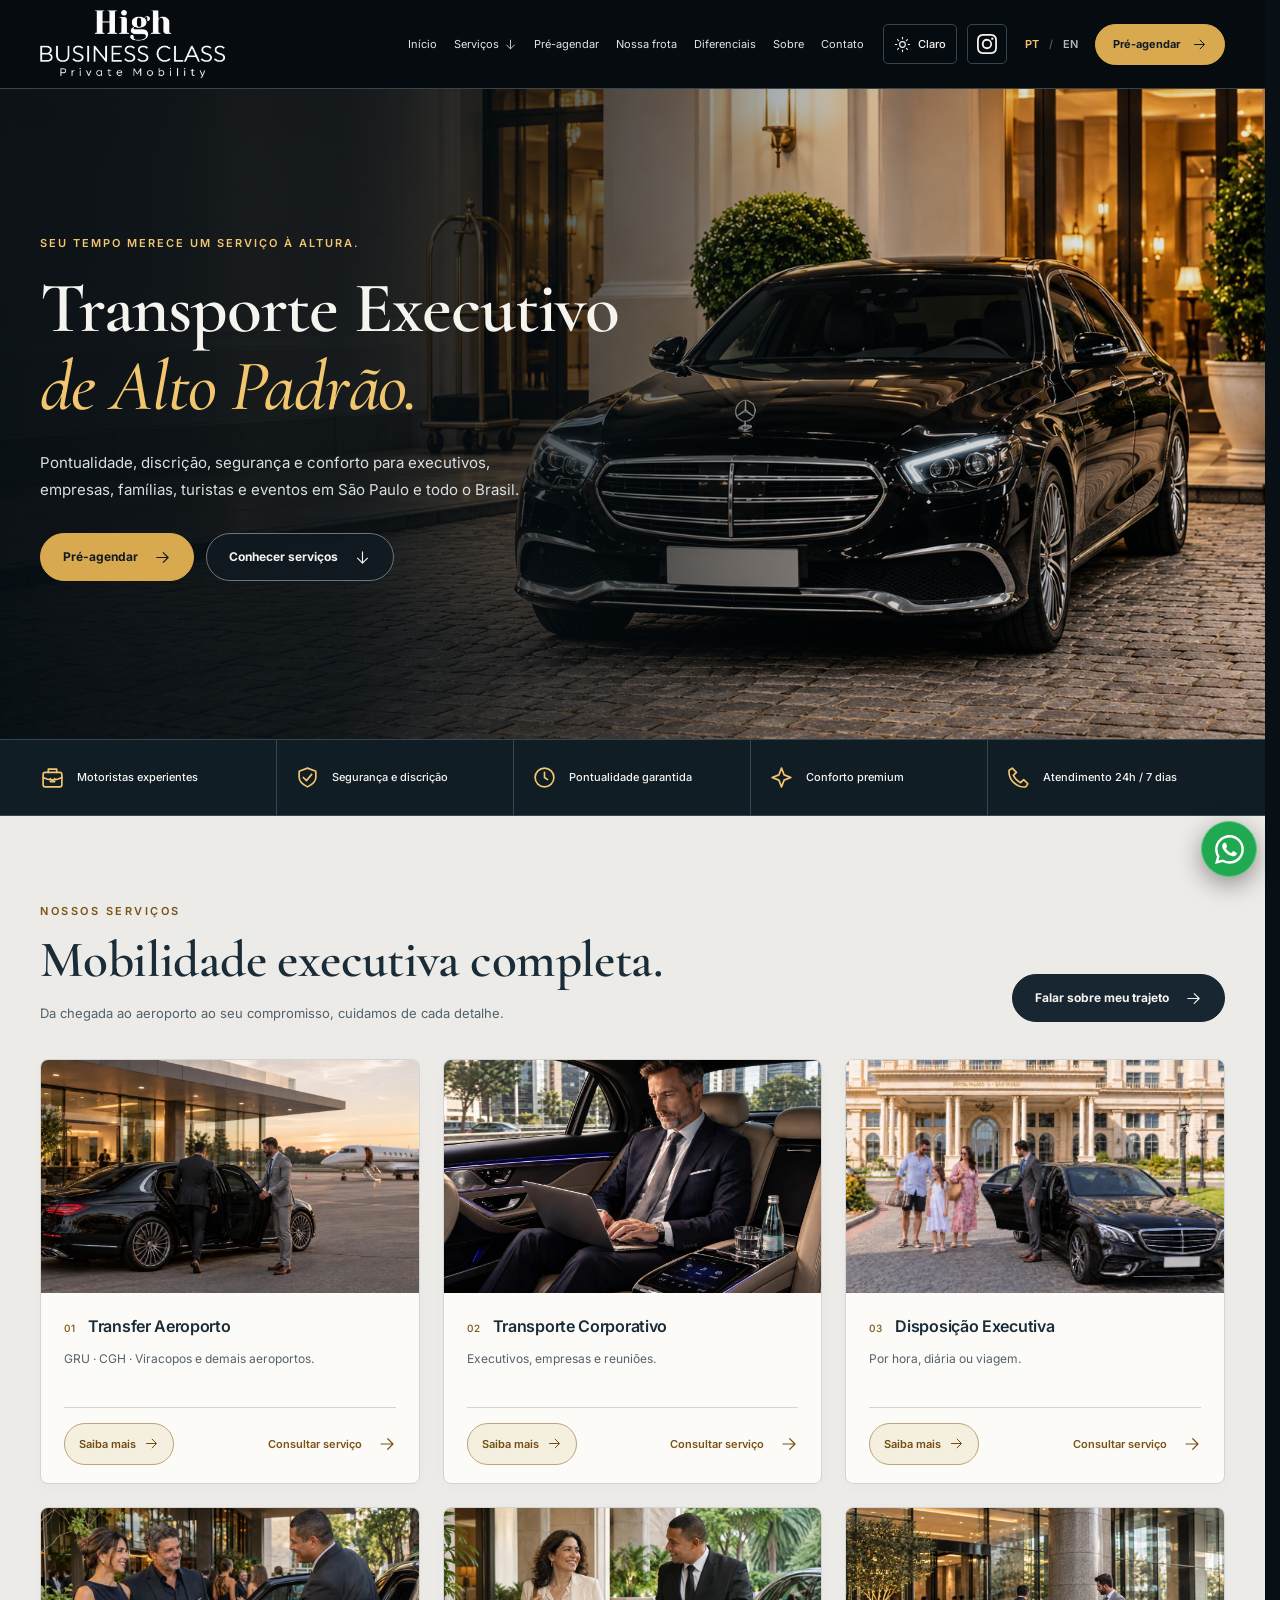
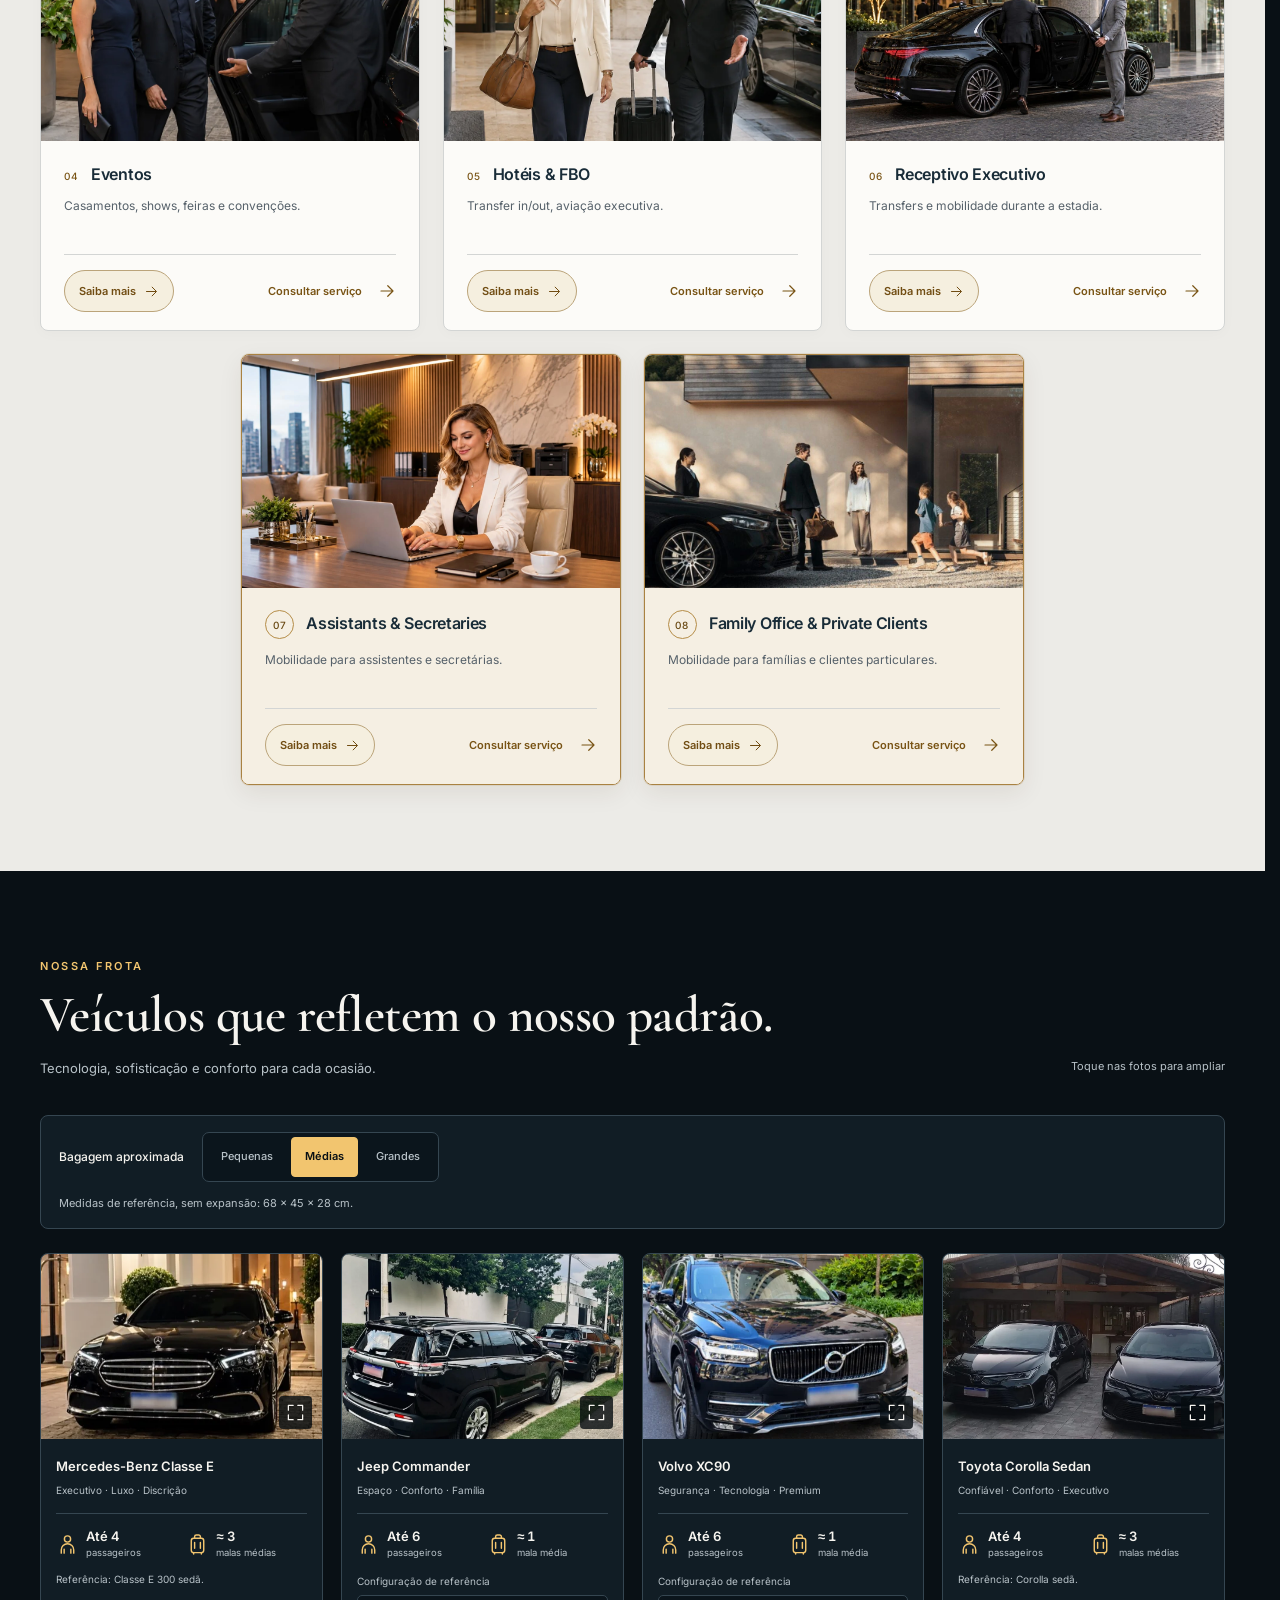
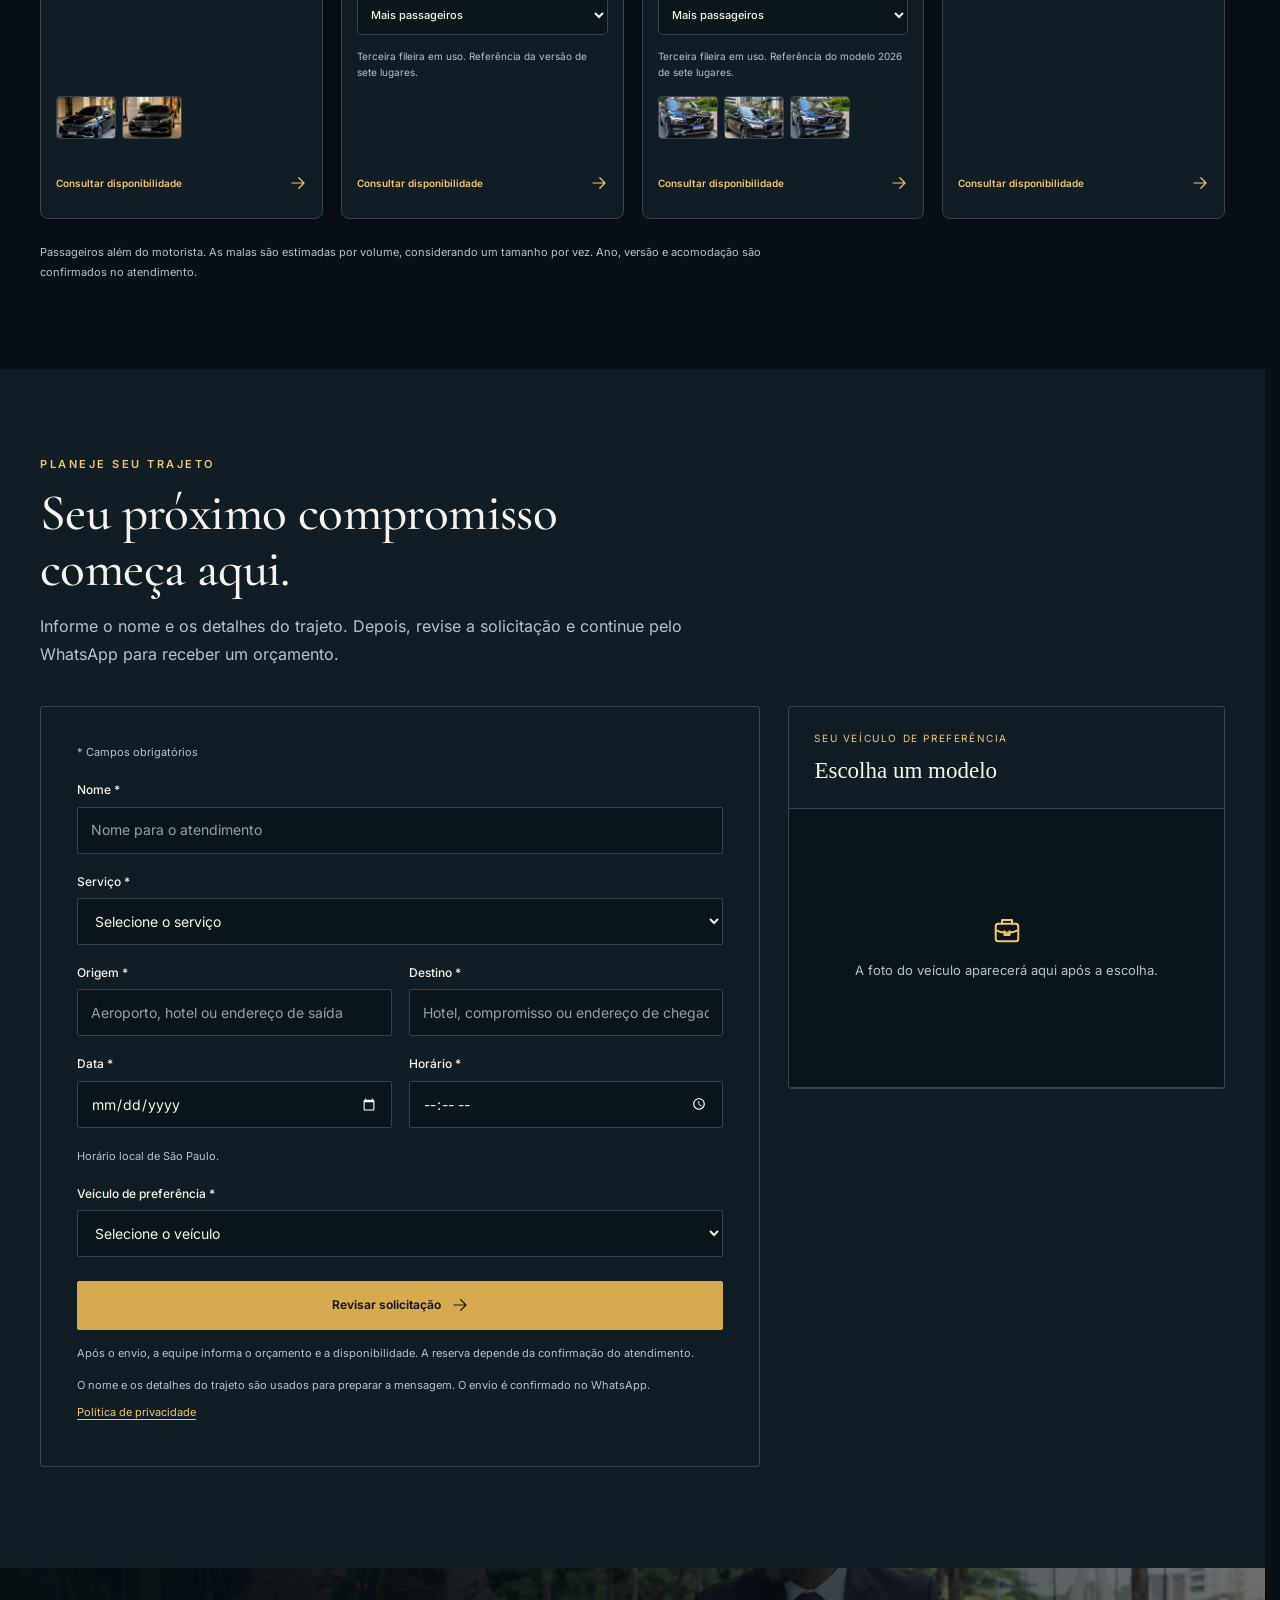
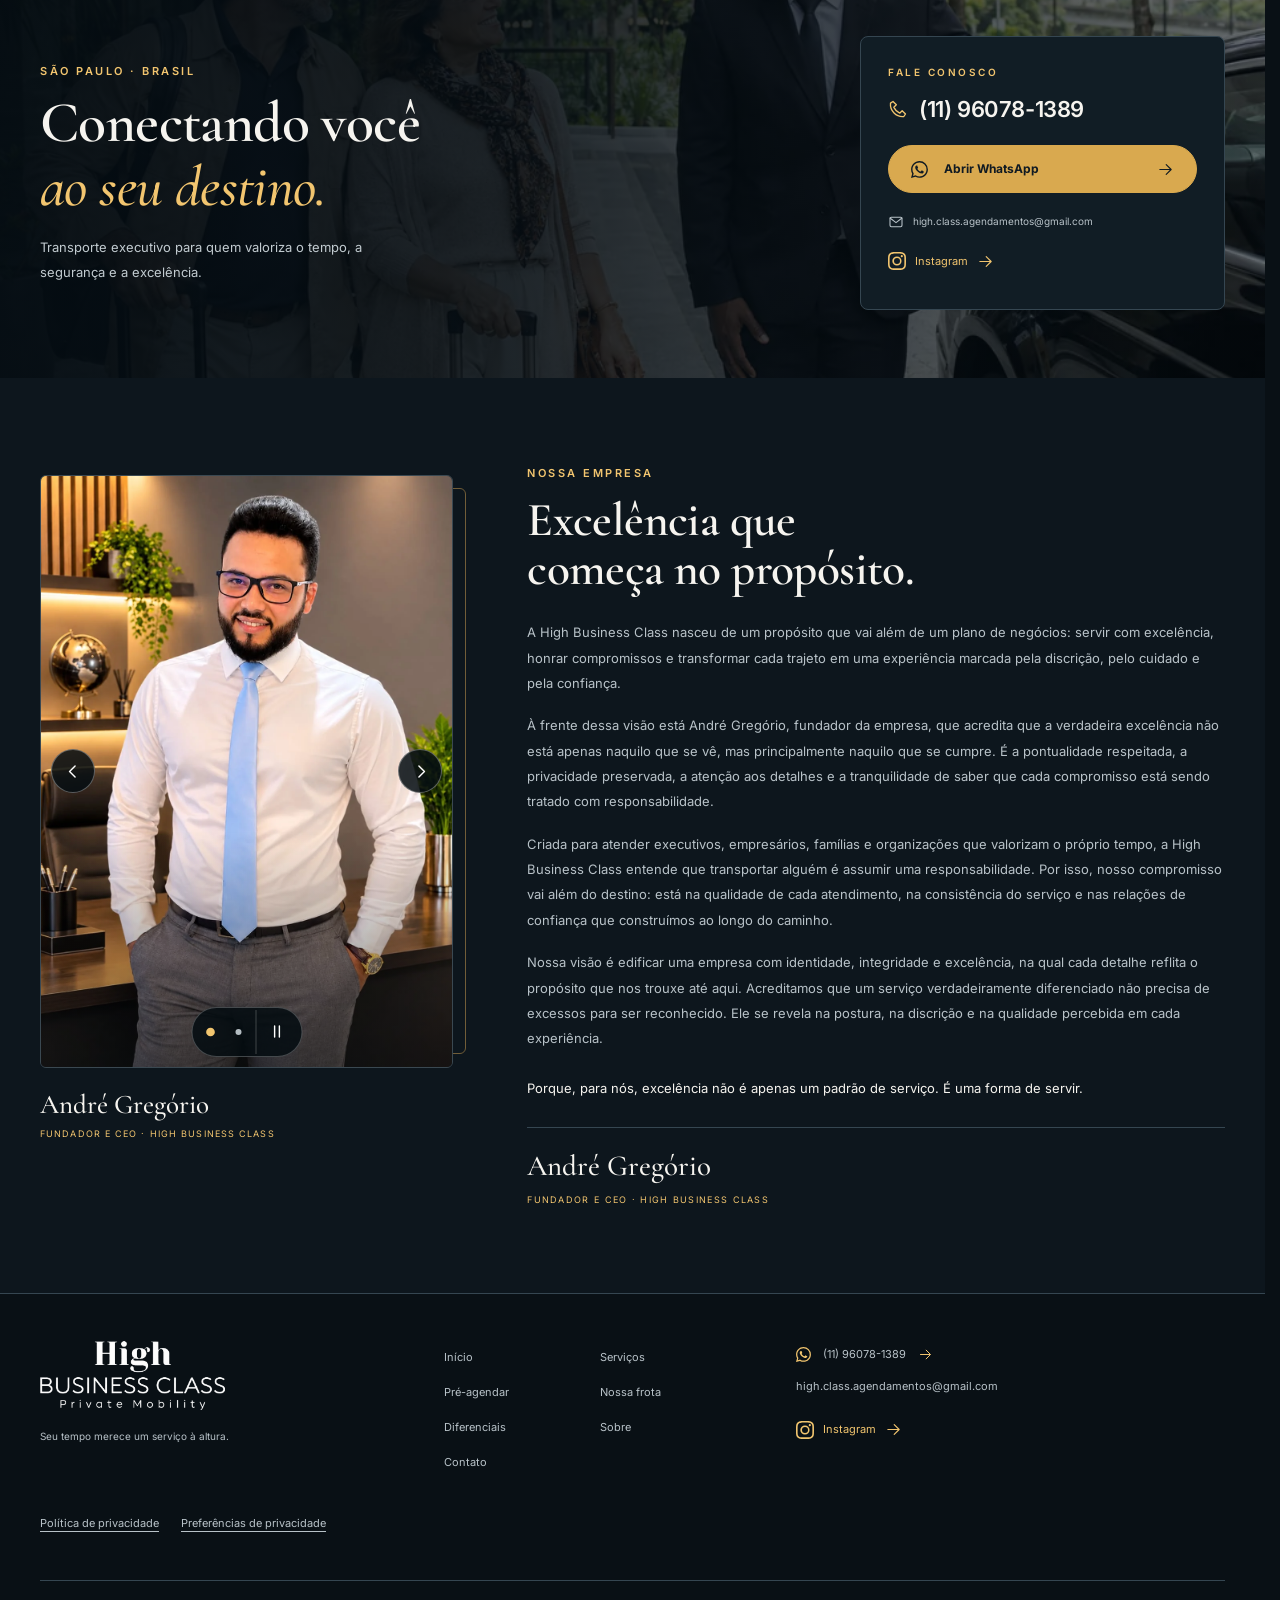
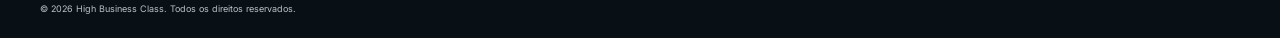
==== commit 7e3bff7e: "melhorando" ====
--- a/versoes/evolucao/index.html
+++ b/versoes/evolucao/index.html
@@ -34,13 +34,14 @@
     <div class="booking-heading">
       <p class="kicker" data-booking-i18n="eyebrow" data-i18n="booking.eyebrow" data-en="PLAN YOUR JOURNEY">PLANEJE SEU TRAJETO</p>
       <h2 id="booking-title" data-booking-i18n="title" data-i18n="booking.title" data-en="Your next appointment starts here.">Seu próximo compromisso começa aqui.</h2>
-      <p data-booking-i18n="intro" data-i18n="booking.intro" data-en="Enter your journey, date and preferred vehicle. Then review the details to continue on WhatsApp.">Informe o trajeto, a data e o veículo de preferência. Depois, revise os detalhes para continuar pelo WhatsApp.</p>
+      <p data-booking-i18n="intro" data-i18n="booking.intro" data-en="Enter your name and journey details. Then review your request and continue on WhatsApp to receive a quote.">Informe o nome e os detalhes do trajeto. Depois, revise a solicitação e continue pelo WhatsApp para receber um orçamento.</p>
     </div>
     <div class="booking-shell">
       <form id="booking-form" class="booking-form">
         <p class="booking-help booking-required" data-booking-i18n="required" data-i18n="booking.required" data-en="* Required fields">* Campos obrigatórios</p>
         <div id="booking-errors" class="booking-errors" role="alert" tabindex="-1" hidden><p data-booking-i18n="errorsTitle" data-i18n="booking.errorsTitle" data-en="Please check the indicated fields before continuing:">Confira os campos indicados para continuar:</p><ul id="booking-error-list"></ul></div>
         <div class="booking-fields">
+          <div class="booking-field booking-field--wide"><label for="booking-name" data-booking-i18n="nameLabel" data-i18n="booking.nameLabel" data-en="Name *">Nome *</label><input name="name" id="booking-name" type="text" required maxlength="100" autocomplete="name" placeholder="Nome para o atendimento" data-booking-placeholder="namePlaceholder" data-i18n-placeholder="booking.namePlaceholder" data-en-placeholder="Name for this enquiry" aria-describedby="booking-error-name"><span id="booking-error-name" class="booking-field-error" hidden></span></div>
           <div class="booking-field booking-field--wide"><label for="booking-service" data-booking-i18n="serviceLabel" data-i18n="booking.serviceLabel" data-en="Service *">Serviço *</label><select name="service" id="booking-service" required aria-describedby="booking-error-service"><option value="" data-booking-i18n="serviceSelect" data-i18n="booking.serviceSelect" data-en="Select a service">Selecione o serviço</option><option value="aeroporto" data-booking-i18n="aeroporto" data-i18n="booking.aeroporto" data-en="Airport transfers">Transfer aeroporto</option><option value="corporativo" data-booking-i18n="corporativo" data-i18n="booking.corporativo" data-en="Corporate transportation">Transporte corporativo</option><option value="disposicao" data-booking-i18n="disposicao" data-i18n="booking.disposicao" data-en="Chauffeur at disposal">Disposição executiva</option><option value="eventos" data-booking-i18n="eventos" data-i18n="booking.eventos" data-en="Events">Eventos</option><option value="hoteis" data-booking-i18n="hoteis" data-i18n="booking.hoteis" data-en="Hotels &amp; FBO">Hotéis &amp; FBO</option><option value="receptivo" data-booking-i18n="receptivo" data-i18n="booking.receptivo" data-en="Executive Meet &amp; Greet">Receptivo Executivo</option><option value="assistants" data-booking-i18n="assistants" data-i18n="booking.assistants" data-en="Assistants &amp; Secretaries">Assistants &amp; Secretaries</option><option value="familyoffice" data-booking-i18n="familyoffice" data-i18n="booking.familyoffice" data-en="Family Office &amp; Private Clients">Family Office &amp; Private Clients</option></select><span id="booking-error-service" class="booking-field-error" hidden></span></div>
           <div class="booking-field"><label for="booking-origin" data-booking-i18n="originLabel" data-i18n="booking.originLabel" data-en="Pick-up point *">Origem *</label><input name="origin" id="booking-origin" type="text" required maxlength="180" autocomplete="off" placeholder="Aeroporto, hotel ou endereço de saída" data-booking-placeholder="originPlaceholder" data-i18n-placeholder="booking.originPlaceholder" data-en-placeholder="Airport, hotel or departure address" aria-describedby="booking-error-origin"><span id="booking-error-origin" class="booking-field-error" hidden></span></div>
           <div class="booking-field"><label for="booking-destination" data-booking-i18n="destinationLabel" data-i18n="booking.destinationLabel" data-en="Destination *">Destino *</label><input name="destination" id="booking-destination" type="text" required maxlength="180" autocomplete="off" placeholder="Hotel, compromisso ou endereço de chegada" data-booking-placeholder="destinationPlaceholder" data-i18n-placeholder="booking.destinationPlaceholder" data-en-placeholder="Hotel, appointment or arrival address" aria-describedby="booking-error-destination"><span id="booking-error-destination" class="booking-field-error" hidden></span></div>
@@ -49,9 +50,9 @@
           <p class="booking-help booking-field--wide" id="booking-time-help" data-booking-i18n="timeHelp" data-i18n="booking.timeHelp" data-en="São Paulo local time.">Horário local de São Paulo.</p>
           <div class="booking-field booking-field--wide"><label for="booking-vehicle" data-booking-i18n="vehicleLabel" data-i18n="booking.vehicleLabel" data-en="Preferred vehicle *">Veículo de preferência *</label><select name="vehicle" id="booking-vehicle" required aria-describedby="booking-error-vehicle"><option value="">Selecione o veículo</option></select><div id="booking-selected-vehicle" class="booking-selected-vehicle" hidden><img id="booking-inline-vehicle-image" alt="" width="96" height="64"><span id="booking-inline-vehicle-name"></span></div><span id="booking-error-vehicle" class="booking-field-error" hidden></span></div>
         </div>
-        <button class="booking-submit" type="submit" disabled data-booking-requires-js><span data-booking-i18n="reviewButton" data-i18n="booking.reviewButton" data-en="Review journey">Revisar trajeto</span><svg class="icon" aria-hidden="true"><use href="#i-arrow"/></svg></button>
-        <p class="booking-footnote booking-availability" data-booking-i18n="availability" data-i18n="booking.availability" data-en="Our team confirms availability and pricing before the booking.">Disponibilidade e valor são confirmados pela equipe antes da reserva.</p>
-        <p class="booking-privacy" data-booking-i18n="privacy" data-i18n="booking.privacy" data-en="Journey details are used to prepare the message. Sending is confirmed on WhatsApp.">Os detalhes do trajeto são usados para preparar a mensagem. O envio é confirmado no WhatsApp.</p>
+        <button class="booking-submit" type="submit" disabled data-booking-requires-js><span data-booking-i18n="reviewButton" data-i18n="booking.reviewButton" data-en="Review request">Revisar solicitação</span><svg class="icon" aria-hidden="true"><use href="#i-arrow"/></svg></button>
+        <p class="booking-footnote booking-availability" data-booking-i18n="availability" data-i18n="booking.availability" data-en="After you send the request, our team provides a quote and checks availability. A booking requires confirmation from our team.">Após o envio, a equipe informa o orçamento e a disponibilidade. A reserva depende da confirmação do atendimento.</p>
+        <p class="booking-privacy" data-booking-i18n="privacy" data-i18n="booking.privacy" data-en="Your name and journey details are used to prepare the message. Sending is confirmed on WhatsApp.">O nome e os detalhes do trajeto são usados para preparar a mensagem. O envio é confirmado no WhatsApp.</p>
         <a class="booking-policy-link" href="privacidade.html" data-privacy-policy-link data-privacy-pt="Política de privacidade" data-privacy-en="Privacy policy">Política de privacidade</a>
         <noscript><p class="booking-help">Para solicitar um orçamento / To request a quote: <a href="https://wa.me/5511960781389" target="_blank" rel="noopener noreferrer">WhatsApp</a>.</p></noscript>
       </form>
@@ -61,10 +62,11 @@
       </aside>
     </div>
     <section class="booking-review" id="booking-review" aria-labelledby="booking-review-title" tabindex="-1" hidden>
-      <div class="booking-review-header"><div><p class="booking-preview-label" data-booking-i18n="reviewEyebrow" data-i18n="booking.reviewEyebrow" data-en="BEFORE YOU CONTINUE">ANTES DE CONTINUAR</p><h3 id="booking-review-title" data-booking-i18n="reviewTitle" data-i18n="booking.reviewTitle" data-en="Review your journey.">Confira seu trajeto.</h3></div><button class="booking-edit" type="button" id="booking-edit" data-booking-i18n="edit" data-i18n="booking.edit" data-en="Edit details">Editar informações</button></div>
+      <div class="booking-review-header"><div><p class="booking-preview-label" data-booking-i18n="reviewEyebrow" data-i18n="booking.reviewEyebrow" data-en="BEFORE YOU CONTINUE">ANTES DE CONTINUAR</p><h3 id="booking-review-title" data-booking-i18n="reviewTitle" data-i18n="booking.reviewTitle" data-en="Review your request.">Confira sua solicitação.</h3></div><button class="booking-edit" type="button" id="booking-edit" data-booking-i18n="edit" data-i18n="booking.edit" data-en="Edit details">Editar informações</button></div>
       <dl class="booking-review-details" id="booking-review-details"></dl>
-      <p class="booking-footnote booking-availability" data-booking-i18n="availability" data-i18n="booking.availability" data-en="Our team confirms availability and pricing before the booking.">Disponibilidade e valor são confirmados pela equipe antes da reserva.</p>
-      <div class="booking-review-actions"><button class="booking-continue" type="button" id="booking-continue" disabled><svg class="icon icon-brand" viewBox="0 0 16 16" aria-hidden="true" focusable="false"><use href="#i-wa"/></svg><span data-booking-i18n="continueButton" data-i18n="booking.continueButton" data-en="Continue on WhatsApp">Continuar no WhatsApp</span><svg class="icon" aria-hidden="true"><use href="#i-arrow"/></svg></button><p class="booking-footnote" data-booking-i18n="finalNote" data-i18n="booking.finalNote" data-en="On WhatsApp, review the message and tap send.">No WhatsApp, confira a mensagem e toque em enviar.</p></div>
+      <details class="booking-message-preview"><summary data-booking-i18n="messagePreview" data-i18n="booking.messagePreview" data-en="View the message that will open on WhatsApp">Ver mensagem que será aberta no WhatsApp</summary><pre id="booking-message" class="booking-message"></pre></details>
+      <p class="booking-footnote booking-availability" data-booking-i18n="availability" data-i18n="booking.availability" data-en="After you send the request, our team provides a quote and checks availability. A booking requires confirmation from our team.">Após o envio, a equipe informa o orçamento e a disponibilidade. A reserva depende da confirmação do atendimento.</p>
+      <div class="booking-review-actions"><button class="booking-continue" type="button" id="booking-continue" disabled><svg class="icon icon-brand" viewBox="0 0 16 16" aria-hidden="true" focusable="false"><use href="#i-wa"/></svg><span data-booking-i18n="continueButton" data-i18n="booking.continueButton" data-en="Request a quote on WhatsApp">Solicitar orçamento pelo WhatsApp</span><svg class="icon" aria-hidden="true"><use href="#i-arrow"/></svg></button><p class="booking-footnote" data-booking-i18n="finalNote" data-i18n="booking.finalNote" data-en="On WhatsApp, review the message and tap send.">No WhatsApp, confira a mensagem e toque em enviar.</p></div>
     </section>
     <p id="booking-status" class="booking-status" role="status" aria-live="polite"></p>
     <a class="booking-fallback" id="booking-fallback" target="_blank" rel="noopener noreferrer" hidden><span data-booking-i18n="fallback" data-i18n="booking.fallback" data-en="Open the prepared message on WhatsApp">Abrir a mensagem preparada no WhatsApp</span><svg class="icon" aria-hidden="true"><use href="#i-arrow"/></svg></a>
@@ -144,4 +146,4 @@
 <div class="privacy-banner-actions"><button data-privacy-pt="Rejeitar estatísticas" data-privacy-en="Reject analytics" type="button" class="privacy-choice" data-privacy-reject>Rejeitar estatísticas</button><button data-privacy-pt="Aceitar estatísticas" data-privacy-en="Accept analytics" type="button" class="privacy-choice" data-privacy-accept>Aceitar estatísticas</button><button data-privacy-pt="Escolher preferências" data-privacy-en="Choose preferences" type="button" class="privacy-link-button" data-privacy-open>Escolher preferências</button></div>
 </aside>
 <dialog id="privacy-dialog" class="privacy-dialog" aria-labelledby="privacy-dialog-title" aria-describedby="privacy-dialog-description" aria-modal="true">
-<div class="privacy-dialog-heading"><h2 data-privacy-pt="Privacidade, com clareza." data-privacy-en="Privacy, made clear." id="privacy-dialog-title">Privacidade, com clareza.</h2><button class="privacy-close" type="button" data-privacy-close aria-label="Fechar preferências" data-privacy-aria-pt="Fechar preferências" data-privacy-aria-en="Close preferences">×</button></div><p data-privacy-pt="As funções do site continuam disponíveis em qualquer escolha. É possível alterar a autorização a qualquer momento neste painel." data-privacy-en="The website remains available whichever option is chosen. Permission can be changed at any time in this panel." id="privacy-dialog-description">As funções do site continuam disponíveis em qualquer escolha. É possível alterar a autorização a qualquer momento neste painel.</p><div class="privacy-category"><h3><span data-privacy-pt="Funcionamento e preferências" data-privacy-en="Functionality and preferences">Funcionamento e preferências</span><span data-privacy-pt="Sempre disponíveis" data-privacy-en="Always available">Sempre disponíveis</span></h3><p data-privacy-pt="Guardamos a escolha de privacidade e o tema solicitado no próprio navegador. Os dados do planejamento não são gravados nesse armazenamento." data-privacy-en="The privacy choice and selected theme are saved in the browser itself. Journey details are not saved in this storage.">Guardamos a escolha de privacidade e o tema solicitado no próprio navegador. Os dados do planejamento não são gravados nesse armazenamento.</p></div><div class="privacy-category"><label for="privacy-analytics"><span data-privacy-pt="Estatísticas de navegação" data-privacy-en="Browsing analytics">Estatísticas de navegação</span><input id="privacy-analytics" type="checkbox" disabled></label><p data-privacy-pt="Se autorizado, o Google Analytics utiliza cookies para medir visitas, interações gerais e a categoria de serviço. Origem, destino, data, horário, veículo de preferência, mensagens e contatos ficam de fora. Sem publicidade personalizada." data-privacy-en="If allowed, Google Analytics uses cookies to measure visits, general interactions and the service category. Pick-up, destination, date, time, preferred vehicle, messages and contact details are excluded. No personalized advertising.">Se autorizado, o Google Analytics utiliza cookies para medir visitas, interações gerais e a categoria de serviço. Origem, destino, data, horário, veículo de preferência, mensagens e contatos ficam de fora. Sem publicidade personalizada.</p><p data-privacy-status role="status">Estatísticas opcionais desativadas neste site.</p></div><p data-privacy-pt="Ao retirar uma autorização já ativa, a página será atualizada para interromper a ferramenta. Isso não apaga automaticamente dados enviados anteriormente; a exclusão pode ser solicitada pelo canal indicado na política." data-privacy-en="When existing permission is withdrawn, the page will reload to stop the tool. This does not automatically erase data already sent; deletion can be requested using the contact in the policy.">Ao retirar uma autorização já ativa, a página será atualizada para interromper a ferramenta. Isso não apaga automaticamente dados enviados anteriormente; a exclusão pode ser solicitada pelo canal indicado na política.</p><p><a data-privacy-pt="Conheça a política de privacidade" data-privacy-en="View the privacy policy" href="privacidade.html" data-privacy-policy-link>Conheça a política de privacidade</a></p><p data-privacy-storage-note role="status" hidden></p><div class="privacy-dialog-actions"><button data-privacy-pt="Rejeitar estatísticas" data-privacy-en="Reject analytics" type="button" class="privacy-choice" data-privacy-reject>Rejeitar estatísticas</button><button data-privacy-pt="Aceitar estatísticas" data-privacy-en="Accept analytics" type="button" class="privacy-choice" data-privacy-accept>Aceitar estatísticas</button><button data-privacy-pt="Salvar preferências" data-privacy-en="Save preferences" type="button" class="privacy-choice privacy-save" data-privacy-save>Salvar preferências</button></div></dialog></body></html>
+<div class="privacy-dialog-heading"><h2 data-privacy-pt="Privacidade, com clareza." data-privacy-en="Privacy, made clear." id="privacy-dialog-title">Privacidade, com clareza.</h2><button class="privacy-close" type="button" data-privacy-close aria-label="Fechar preferências" data-privacy-aria-pt="Fechar preferências" data-privacy-aria-en="Close preferences">×</button></div><p data-privacy-pt="As funções do site continuam disponíveis em qualquer escolha. É possível alterar a autorização a qualquer momento neste painel." data-privacy-en="The website remains available whichever option is chosen. Permission can be changed at any time in this panel." id="privacy-dialog-description">As funções do site continuam disponíveis em qualquer escolha. É possível alterar a autorização a qualquer momento neste painel.</p><div class="privacy-category"><h3><span data-privacy-pt="Funcionamento e preferências" data-privacy-en="Functionality and preferences">Funcionamento e preferências</span><span data-privacy-pt="Sempre disponíveis" data-privacy-en="Always available">Sempre disponíveis</span></h3><p data-privacy-pt="Guardamos a escolha de privacidade e o tema solicitado no próprio navegador. Os dados do planejamento não são gravados nesse armazenamento." data-privacy-en="The privacy choice and selected theme are saved in the browser itself. Journey details are not saved in this storage.">Guardamos a escolha de privacidade e o tema solicitado no próprio navegador. Os dados do planejamento não são gravados nesse armazenamento.</p></div><div class="privacy-category"><label for="privacy-analytics"><span data-privacy-pt="Estatísticas de navegação" data-privacy-en="Browsing analytics">Estatísticas de navegação</span><input id="privacy-analytics" type="checkbox" disabled></label><p data-privacy-pt="Se autorizado, o Google Analytics utiliza cookies para medir visitas, interações gerais e a categoria de serviço. Nome, origem, destino, data, horário, veículo de preferência, mensagens e contatos ficam de fora. Sem publicidade personalizada." data-privacy-en="If allowed, Google Analytics uses cookies to measure visits, general interactions and the service category. Name, pick-up, destination, date, time, preferred vehicle, messages and contact details are excluded. No personalized advertising.">Se autorizado, o Google Analytics utiliza cookies para medir visitas, interações gerais e a categoria de serviço. Nome, origem, destino, data, horário, veículo de preferência, mensagens e contatos ficam de fora. Sem publicidade personalizada.</p><p data-privacy-status role="status">Estatísticas opcionais desativadas neste site.</p></div><p data-privacy-pt="Ao retirar uma autorização já ativa, a página será atualizada para interromper a ferramenta. Isso não apaga automaticamente dados enviados anteriormente; a exclusão pode ser solicitada pelo canal indicado na política." data-privacy-en="When existing permission is withdrawn, the page will reload to stop the tool. This does not automatically erase data already sent; deletion can be requested using the contact in the policy.">Ao retirar uma autorização já ativa, a página será atualizada para interromper a ferramenta. Isso não apaga automaticamente dados enviados anteriormente; a exclusão pode ser solicitada pelo canal indicado na política.</p><p><a data-privacy-pt="Conheça a política de privacidade" data-privacy-en="View the privacy policy" href="privacidade.html" data-privacy-policy-link>Conheça a política de privacidade</a></p><p data-privacy-storage-note role="status" hidden></p><div class="privacy-dialog-actions"><button data-privacy-pt="Rejeitar estatísticas" data-privacy-en="Reject analytics" type="button" class="privacy-choice" data-privacy-reject>Rejeitar estatísticas</button><button data-privacy-pt="Aceitar estatísticas" data-privacy-en="Accept analytics" type="button" class="privacy-choice" data-privacy-accept>Aceitar estatísticas</button><button data-privacy-pt="Salvar preferências" data-privacy-en="Save preferences" type="button" class="privacy-choice privacy-save" data-privacy-save>Salvar preferências</button></div></dialog></body></html>
--- a/versoes/evolucao/booking.css
+++ b/versoes/evolucao/booking.css
@@ -42,6 +42,10 @@
 .booking-review-details>div{min-width:0;border-bottom:1px solid var(--hbc-line,#35434a);padding-bottom:13px}
 .booking-review-details dt{font-size:10px;color:var(--hbc-muted,#b7c0c3);margin-bottom:6px}
 .booking-review-details dd{font-size:13px;line-height:1.55;margin:0;overflow-wrap:anywhere;white-space:pre-wrap}
+.booking-message-preview{margin:0 0 22px;border-block:1px solid var(--hbc-line,#35434a);padding:15px 0}
+.booking-message-preview summary{color:var(--hbc-gold,#d8b569);font-size:12px;line-height:1.6;cursor:pointer}
+.booking-message-preview summary:focus-visible{outline:2px solid var(--hbc-gold,#d8b569);outline-offset:4px}
+.booking-message{margin:15px 0 0;padding:17px;background:var(--hbc-input,#17242c);color:var(--hbc-text,#f6f4ef);font:inherit;font-size:12px;line-height:1.75;white-space:pre-wrap;overflow-wrap:anywhere}
 .booking-review-actions{display:flex;gap:18px;align-items:center}.booking-review-actions .booking-continue{width:auto;min-width:270px}
 .booking-status{font-size:12px;line-height:1.7;margin:15px 0 0;color:var(--hbc-muted,#b7c0c3)}
 .booking-fallback{display:inline-flex;align-items:center;gap:10px;margin-top:13px;color:var(--hbc-gold,#d8b569);font-size:13px;text-decoration:underline;text-underline-offset:4px}
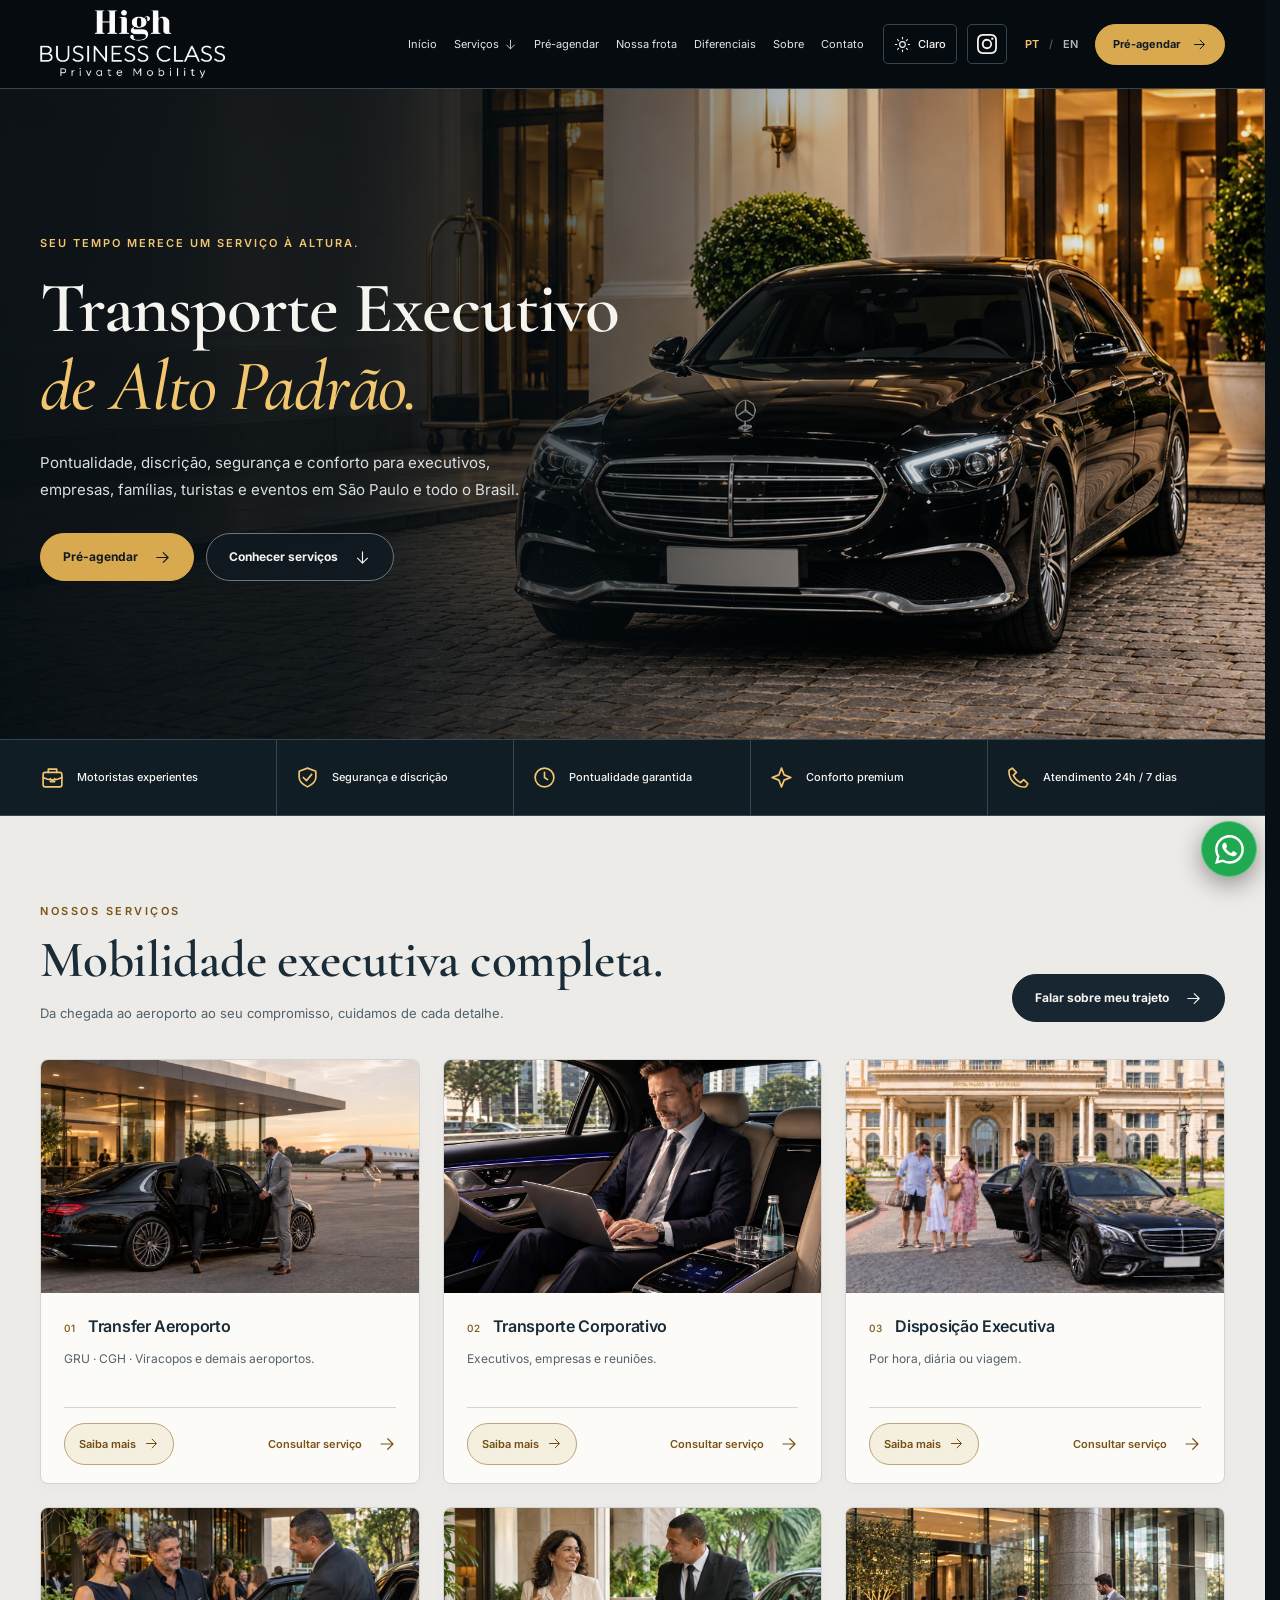
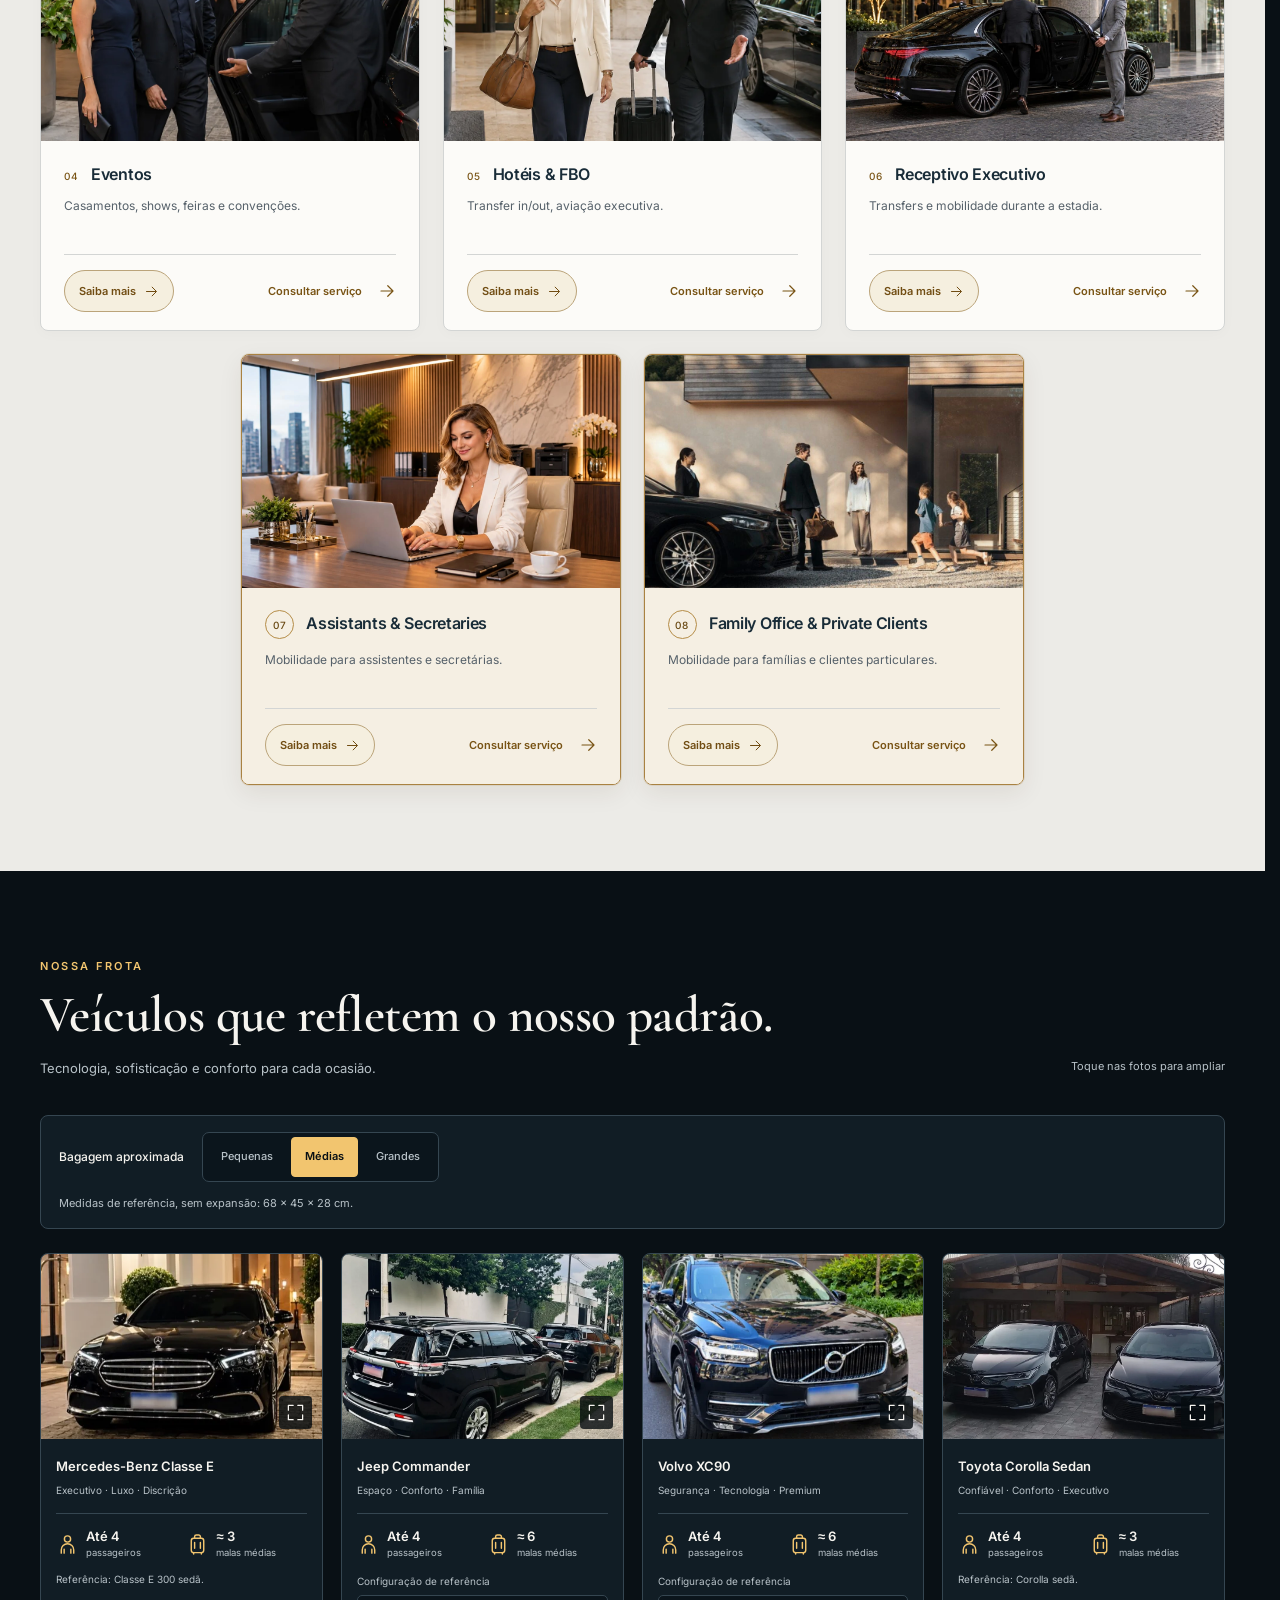
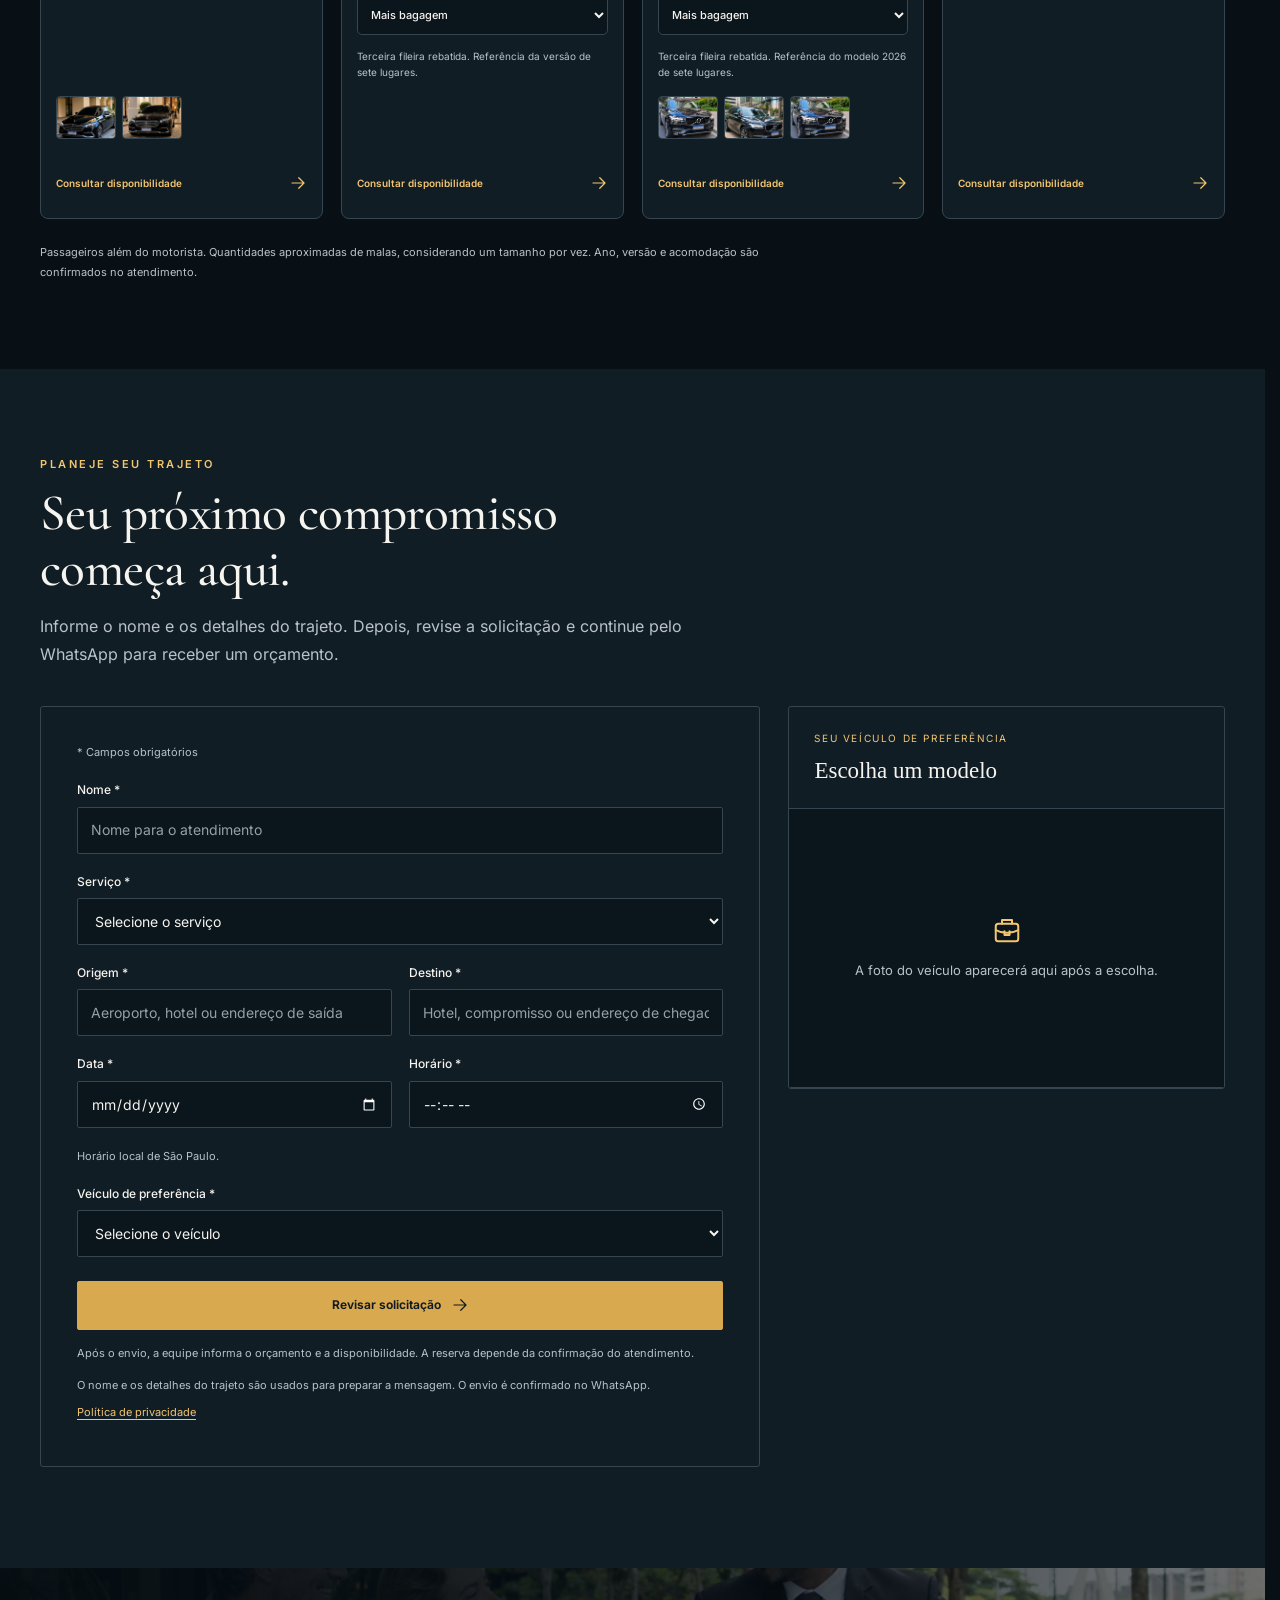
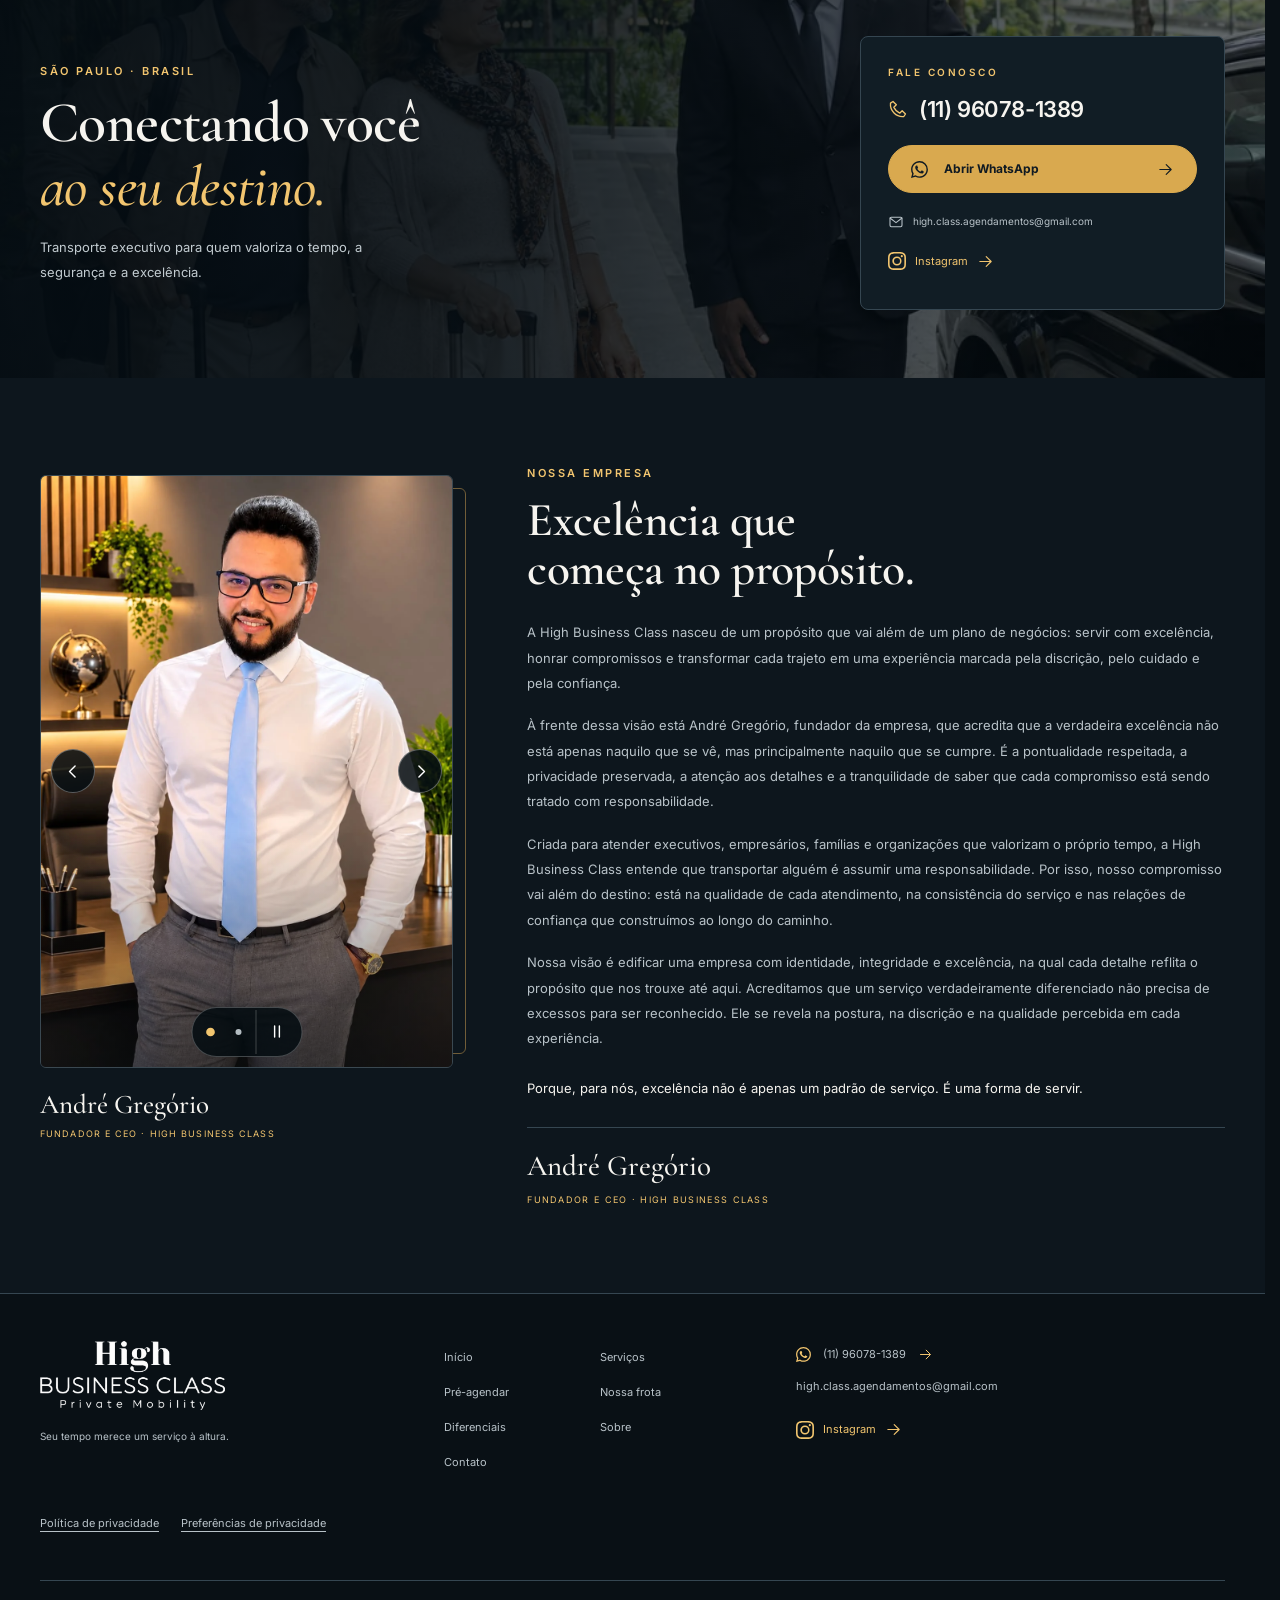
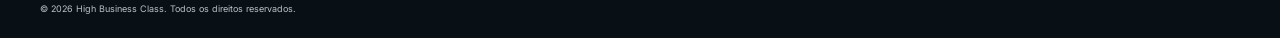
==== commit fc78218e: "malas" ====
--- a/versoes/evolucao/index.html
+++ b/versoes/evolucao/index.html
@@ -24,11 +24,11 @@
 THE SOFTWARE.
 -->
 <svg class="icon-library" xmlns="http://www.w3.org/2000/svg" aria-hidden="true"><symbol id="i-arrow" viewBox="0 0 24 24"><path d="M4 12h15M13 5l7 7-7 7"/></symbol><symbol id="i-down" viewBox="0 0 24 24"><path d="M12 4v16M5 13l7 7 7-7"/></symbol><symbol id="i-clock" viewBox="0 0 24 24"><circle cx="12" cy="12" r="9"/><path d="M12 7v5l3 2"/></symbol><symbol id="i-shield" viewBox="0 0 24 24"><path d="m12 3 8 3v6c0 4-4 7-8 9-4-2-8-5-8-9V6l8-3Z"/><path d="m8 12 3 3 5-6"/></symbol><symbol id="i-spark" viewBox="0 0 24 24"><path d="m12 3 2.5 6.5L21 12l-6.5 2.5L12 21l-2.5-6.5L3 12l6.5-2.5L12 3Z"/></symbol><symbol id="i-pin" viewBox="0 0 24 24"><path d="M19 10c0 6-7 11-7 11S5 16 5 10a7 7 0 1 1 14 0Z"/><circle cx="12" cy="10" r="2.5"/></symbol><symbol id="i-plane" viewBox="0 0 24 24"><path d="m3 12 7 2 4 7 2-1-1-7 6-7c1-2-1-4-3-2l-7 6-7-1-1 3Z"/></symbol><symbol id="i-case" viewBox="0 0 24 24"><rect x="3" y="7" width="18" height="14" rx="2"/><path d="M8 7V4h8v3M3 12c5 3 13 3 18 0M10 13v3h4v-3"/></symbol><symbol id="i-mail" viewBox="0 0 24 24"><rect x="3" y="5" width="18" height="14" rx="2"/><path d="m3 6 9 7 9-7"/></symbol><symbol id="i-phone" viewBox="0 0 24 24"><path d="m6 3 4 4-3 3c2 4 3 5 7 7l3-3 4 4-2 3C10 22 2 14 3 5l3-2Z"/></symbol><symbol id="i-expand" viewBox="0 0 24 24"><path d="M9 3H3v6m12-6h6v6M3 15v6h6m12-6v6h-6"/></symbol><symbol id="i-close" viewBox="0 0 24 24"><path d="m6 6 12 12M6 18 18 6"/></symbol><symbol id="i-menu" viewBox="0 0 24 24"><path d="M4 7h16M4 12h16M4 17h16"/></symbol><symbol id="i-instagram" viewBox="0 0 16 16"><path fill="currentColor" stroke="none" d="M8 0C5.829 0 5.556.01 4.703.048 3.85.088 3.269.222 2.76.42a3.9 3.9 0 0 0-1.417.923A3.9 3.9 0 0 0 .42 2.76C.222 3.268.087 3.85.048 4.7.01 5.555 0 5.827 0 8.001c0 2.172.01 2.444.048 3.297.04.852.174 1.433.372 1.942.205.526.478.972.923 1.417.444.445.89.719 1.416.923.51.198 1.09.333 1.942.372C5.555 15.99 5.827 16 8 16s2.444-.01 3.298-.048c.851-.04 1.434-.174 1.943-.372a3.9 3.9 0 0 0 1.416-.923c.445-.445.718-.891.923-1.417.197-.509.332-1.09.372-1.942C15.99 10.445 16 10.173 16 8s-.01-2.445-.048-3.299c-.04-.851-.175-1.433-.372-1.941a3.9 3.9 0 0 0-.923-1.417A3.9 3.9 0 0 0 13.24.42c-.51-.198-1.092-.333-1.943-.372C10.443.01 10.172 0 7.998 0zm-.717 1.442h.718c2.136 0 2.389.007 3.232.046.78.035 1.204.166 1.486.275.373.145.64.319.92.599s.453.546.598.92c.11.281.24.705.275 1.485.039.843.047 1.096.047 3.231s-.008 2.389-.047 3.232c-.035.78-.166 1.203-.275 1.485a2.5 2.5 0 0 1-.599.919c-.28.28-.546.453-.92.598-.28.11-.704.24-1.485.276-.843.038-1.096.047-3.232.047s-2.39-.009-3.233-.047c-.78-.036-1.203-.166-1.485-.276a2.5 2.5 0 0 1-.92-.598 2.5 2.5 0 0 1-.6-.92c-.109-.281-.24-.705-.275-1.485-.038-.843-.046-1.096-.046-3.233s.008-2.388.046-3.231c.036-.78.166-1.204.276-1.486.145-.373.319-.64.599-.92s.546-.453.92-.598c.282-.11.705-.24 1.485-.276.738-.034 1.024-.044 2.515-.045zm4.988 1.328a.96.96 0 1 0 0 1.92.96.96 0 0 0 0-1.92m-4.27 1.122a4.109 4.109 0 1 0 0 8.217 4.109 4.109 0 0 0 0-8.217m0 1.441a2.667 2.667 0 1 1 0 5.334 2.667 2.667 0 0 1 0-5.334"/></symbol><symbol id="i-wa" viewBox="0 0 16 16"><path fill="currentColor" stroke="none" d="M13.601 2.326A7.85 7.85 0 0 0 7.994 0C3.627 0 .068 3.558.064 7.926c0 1.399.366 2.76 1.057 3.965L0 16l4.204-1.102a7.9 7.9 0 0 0 3.79.965h.004c4.368 0 7.926-3.558 7.93-7.93A7.9 7.9 0 0 0 13.6 2.326zM7.994 14.521a6.6 6.6 0 0 1-3.356-.92l-.24-.144-2.494.654.666-2.433-.156-.251a6.56 6.56 0 0 1-1.007-3.505c0-3.626 2.957-6.584 6.591-6.584a6.56 6.56 0 0 1 4.66 1.931 6.56 6.56 0 0 1 1.928 4.66c-.004 3.639-2.961 6.592-6.592 6.592m3.615-4.934c-.197-.099-1.17-.578-1.353-.646-.182-.065-.315-.099-.445.099-.133.197-.513.646-.627.775-.114.133-.232.148-.43.05-.197-.1-.836-.308-1.592-.985-.59-.525-.985-1.175-1.103-1.372-.114-.198-.011-.304.088-.403.087-.088.197-.232.296-.346.1-.114.133-.198.198-.33.065-.134.034-.248-.015-.347-.05-.099-.445-1.076-.612-1.47-.16-.389-.323-.335-.445-.34-.114-.007-.247-.007-.38-.007a.73.73 0 0 0-.529.247c-.182.198-.691.677-.691 1.654s.71 1.916.81 2.049c.098.133 1.394 2.132 3.383 2.992.47.205.84.326 1.129.418.475.152.904.129 1.246.08.38-.058 1.171-.48 1.338-.943.164-.464.164-.86.114-.943-.049-.084-.182-.133-.38-.232"/></symbol><symbol id="i-passenger" viewBox="0 0 24 24"><circle cx="12" cy="6.25" r="3.25"/><path d="M5.5 21v-3.25a6.5 6.5 0 0 1 13 0V21M8.5 21v-4M15.5 21v-4"/></symbol><symbol id="i-suitcase" viewBox="0 0 24 24"><rect x="5.5" y="5.5" width="13" height="15" rx="2.5"/><path d="M9 5.5V3.75A1.75 1.75 0 0 1 10.75 2h2.5A1.75 1.75 0 0 1 15 3.75V5.5M9 10v6M15 10v6M8 20.5V22M16 20.5V22"/></symbol></svg>
-<header class="site-header"><div class="wrap header-inner"><a href="#inicio" class="brand" aria-label="High Business Class — início" data-i18n-aria="copy" data-en-aria="High Business Class — home"><img class="logo" src="assets/logo-transparente.png" alt="High Business Class" width="1347" height="686"></a><nav id="site-nav" class="links" aria-label="Navegação principal" data-i18n-aria="copy" data-en-aria="Main navigation"><a href="#inicio"><span data-i18n="copy" data-en="Home" >Início</span></a><details class="nav-services" id="nav-services"><summary><span data-i18n="copy" data-en="Services">Serviços</span><svg class="icon nav-services-chevron" aria-hidden="true" focusable="false"><use href="#i-down"/></svg></summary><div class="nav-services-menu"><a class="nav-services-all" href="#servicos"><span data-i18n="copy" data-en="All services">Todos os serviços</span></a><a href="#servico-assistants"><span class="nav-service-number" aria-hidden="true">07</span><span>Assistants &amp; Secretaries</span></a><a href="#servico-familyoffice"><span class="nav-service-number" aria-hidden="true">08</span><span>Family Office &amp; Private Clients</span></a></div></details><a href="#pre-agendamento"><span data-i18n="copy" data-en="Pre-booking">Pré-agendar</span></a><a href="#frota"><span data-i18n="copy" data-en="Our fleet" >Nossa frota</span></a><a href="#diferenciais"><span data-i18n="copy" data-en="Why HBC" >Diferenciais</span></a><a href="#sobre"><span data-i18n="copy" data-en="About" >Sobre</span></a><a href="#contato"><span data-i18n="copy" data-en="Contact" >Contato</span></a></nav><div class="header-actions"><button id="theme-toggle" class="theme-toggle" type="button" aria-label="Ativar tema claro" disabled><svg class="icon theme-sun" viewBox="0 0 24 24" aria-hidden="true"><circle cx="12" cy="12" r="4"/><path d="M12 2v2m0 16v2M2 12h2m16 0h2M5 5l1.5 1.5m11 11L19 19M5 19l1.5-1.5m11-11L19 5"/></svg><svg class="icon theme-moon" viewBox="0 0 24 24" aria-hidden="true"><path d="M20.8 13.4A9 9 0 0 1 10.6 3.2 9 9 0 1 0 20.8 13.4Z"/></svg><span data-theme-label>Claro</span></button><a class="header-instagram" data-instagram data-position="header" href="https://www.instagram.com/high.class.business/" target="_blank" rel="noopener noreferrer" aria-label="Instagram da High Business Class"><svg class="icon icon-brand" viewBox="0 0 16 16" aria-hidden="true" focusable="false"><use href="#i-instagram"/></svg></a><div class="language" role="group" aria-label="Idioma" data-i18n-aria="copy" data-en-aria="Language"><button type="button" class="lang-btn active" data-lang="pt" aria-pressed="true" lang="pt-BR">PT</button><span aria-hidden="true">/</span><button type="button" class="lang-btn" data-lang="en" aria-pressed="false" lang="en">EN</button></div><a class="btn gold header-quote" data-position="header" href="#pre-agendamento" ><span data-i18n="copy" data-en="Pre-book" >Pré-agendar</span><svg class="icon" aria-hidden="true" focusable="false"><use href="#i-arrow"/></svg></a><button id="menu-toggle" class="menu-toggle" type="button" aria-controls="site-nav" aria-expanded="false" aria-label="Abrir menu"><svg class="icon" aria-hidden="true" focusable="false"><use href="#i-menu"/></svg></button></div></div></header>
+<header class="site-header"><div class="wrap header-inner"><a href="#inicio" class="brand" aria-label="High Business Class — início" data-i18n-aria="copy" data-en-aria="High Business Class — home"><img class="logo" src="assets/logo-transparente.png" alt="High Business Class" width="1347" height="686"></a><nav id="site-nav" class="links" aria-label="Navegação principal" data-i18n-aria="copy" data-en-aria="Main navigation"><a href="#inicio"><span data-i18n="copy" data-en="Home" >Início</span></a><details class="nav-services" id="nav-services"><summary><span data-i18n="copy" data-en="Services">Serviços</span><svg class="icon nav-services-chevron" aria-hidden="true" focusable="false"><use href="#i-down"/></svg></summary><div class="nav-services-menu"><a class="nav-services-all" href="#servicos"><span data-i18n="copy" data-en="All services">Todos os serviços</span></a><a href="#servico-assistants" data-service-open="assistants" aria-controls="service-dialog-assistants" aria-haspopup="dialog"><span class="nav-service-number" aria-hidden="true">07</span><span>Assistants &amp; Secretaries</span></a><a href="#servico-familyoffice" data-service-open="familyoffice" aria-controls="service-dialog-familyoffice" aria-haspopup="dialog"><span class="nav-service-number" aria-hidden="true">08</span><span>Family Office &amp; Private Clients</span></a></div></details><a href="#pre-agendamento"><span data-i18n="copy" data-en="Pre-booking">Pré-agendar</span></a><a href="#frota"><span data-i18n="copy" data-en="Our fleet" >Nossa frota</span></a><a href="#diferenciais"><span data-i18n="copy" data-en="Why HBC" >Diferenciais</span></a><a href="#sobre"><span data-i18n="copy" data-en="About" >Sobre</span></a><a href="#contato"><span data-i18n="copy" data-en="Contact" >Contato</span></a></nav><div class="header-actions"><button id="theme-toggle" class="theme-toggle" type="button" aria-label="Ativar tema claro" disabled><svg class="icon theme-sun" viewBox="0 0 24 24" aria-hidden="true"><circle cx="12" cy="12" r="4"/><path d="M12 2v2m0 16v2M2 12h2m16 0h2M5 5l1.5 1.5m11 11L19 19M5 19l1.5-1.5m11-11L19 5"/></svg><svg class="icon theme-moon" viewBox="0 0 24 24" aria-hidden="true"><path d="M20.8 13.4A9 9 0 0 1 10.6 3.2 9 9 0 1 0 20.8 13.4Z"/></svg><span data-theme-label>Claro</span></button><a class="header-instagram" data-instagram data-position="header" href="https://www.instagram.com/high.class.business/" target="_blank" rel="noopener noreferrer" aria-label="Instagram da High Business Class"><svg class="icon icon-brand" viewBox="0 0 16 16" aria-hidden="true" focusable="false"><use href="#i-instagram"/></svg></a><div class="language" role="group" aria-label="Idioma" data-i18n-aria="copy" data-en-aria="Language"><button type="button" class="lang-btn active" data-lang="pt" aria-pressed="true" lang="pt-BR">PT</button><span aria-hidden="true">/</span><button type="button" class="lang-btn" data-lang="en" aria-pressed="false" lang="en">EN</button></div><a class="btn gold header-quote" data-position="header" href="#pre-agendamento" ><span data-i18n="copy" data-en="Pre-book" >Pré-agendar</span><svg class="icon" aria-hidden="true" focusable="false"><use href="#i-arrow"/></svg></a><button id="menu-toggle" class="menu-toggle" type="button" aria-controls="site-nav" aria-expanded="false" aria-label="Abrir menu"><svg class="icon" aria-hidden="true" focusable="false"><use href="#i-menu"/></svg></button></div></div></header>
 <main id="conteudo"><section class="hero" id="inicio" aria-labelledby="hero-title"><img class="hero-photo" src="assets/hero-carro-hd.webp" alt="Mercedes-Benz Classe E em frente à entrada de um hotel" data-i18n-alt="Copy" data-en-alt="Mercedes-Benz E-Class outside a hotel entrance" width="1672" height="941" fetchpriority="high"><div class="wrap hero-wrap"><div class="hero-content"><p data-i18n="copy" data-en="Your time deserves a service to match." class="eyebrow">Seu tempo merece um serviço à altura.</p><h1 id="hero-title"><span data-i18n="copy" data-en="Executive Chauffeur Service" >Transporte Executivo</span><em class="gold-text"><span data-i18n="copy" data-en="of Distinction." >de Alto Padrão.</span></em></h1><p data-i18n="copy" data-en="Punctuality, discretion, safety and comfort for executives, companies, families, visitors and events in São Paulo and throughout Brazil." class="hero-description">Pontualidade, discrição, segurança e conforto para executivos, empresas, famílias, turistas e eventos em São Paulo e todo o Brasil.</p><div class="hero-actions"><a class="btn gold" data-position="hero" href="#pre-agendamento" ><span data-i18n="copy" data-en="Plan my journey" >Pré-agendar</span><svg class="icon" aria-hidden="true" focusable="false"><use href="#i-arrow"/></svg></a><a class="btn dark" href="#servicos"><span data-i18n="copy" data-en="Explore services" >Conhecer serviços</span><svg class="icon" aria-hidden="true" focusable="false"><use href="#i-down"/></svg></a></div></div></div></section>
 <div class="featurebar" id="diferenciais"><div class="wrap features"><div class="feature"><svg class="icon" aria-hidden="true" focusable="false"><use href="#i-case"/></svg><span data-i18n="copy" data-en="Experienced chauffeurs" >Motoristas experientes</span></div><div class="feature"><svg class="icon" aria-hidden="true" focusable="false"><use href="#i-shield"/></svg><span data-i18n="copy" data-en="Safety &amp; discretion" >Segurança e discrição</span></div><div class="feature"><svg class="icon" aria-hidden="true" focusable="false"><use href="#i-clock"/></svg><span data-i18n="copy" data-en="Guaranteed punctuality" >Pontualidade garantida</span></div><div class="feature"><svg class="icon" aria-hidden="true" focusable="false"><use href="#i-spark"/></svg><span data-i18n="copy" data-en="Premium comfort" >Conforto premium</span></div><div class="feature"><svg class="icon" aria-hidden="true" focusable="false"><use href="#i-phone"/></svg><span data-i18n="copy" data-en="24/7 assistance" >Atendimento 24h / 7 dias</span></div></div></div>
 <section class="services-section" id="servicos" aria-labelledby="services-title"><div class="wrap"><div class="section-top"><div><p data-i18n="copy" data-en="Our services" class="kicker">Nossos serviços</p><h2 data-i18n="copy" data-en="Complete executive mobility." id="services-title">Mobilidade executiva completa.</h2><p data-i18n="copy" data-en="From airport arrival to your business engagement, we take care of every detail." class="section-description">Da chegada ao aeroporto ao seu compromisso, cuidamos de cada detalhe.</p></div><a class="btn dark" data-position="services_intro" href="#pre-agendamento" ><span data-i18n="copy" data-en="Discuss my journey" >Falar sobre meu trajeto</span><svg class="icon" aria-hidden="true" focusable="false"><use href="#i-arrow"/></svg></a></div><div class="service-grid service-grid--expanded"><article class="service" id="servico-aeroporto"><div class="service-img" data-carousel="aeroporto" data-carousel-label="Transfer aeroporto" data-carousel-label-en="Airport transfers"><img src="assets/novas/transferofc001.webp" width="1280" height="720" alt="Motorista recebe passageiro junto a um sedã em terminal de aviação executiva" data-i18n-alt="copy" data-en-alt="Chauffeur welcoming a passenger beside a sedan at an executive aviation terminal" loading="lazy" decoding="async"></div><div class="service-body"><div class="service-title"><span class="service-index" aria-hidden="true">01</span><h3 data-i18n="copy" data-en="Airport Transfers" >Transfer Aeroporto</h3></div><p data-i18n="copy" data-en="GRU · CGH · Viracopos and other airports." >GRU · CGH · Viracopos e demais aeroportos.</p><div class="service-actions"><button class="service-more" type="button" data-service-open="aeroporto" aria-controls="service-dialog-aeroporto" aria-haspopup="dialog" aria-label="Saiba mais sobre Transfer aeroporto" data-i18n-aria="copy" data-en-aria="Learn more about Airport transfer" hidden><span data-i18n="copy" data-en="Learn more">Saiba mais</span><svg class="icon" aria-hidden="true" focusable="false"><use href="#i-arrow"/></svg></button><a class="text-link" data-position="service" data-service="aeroporto" href="#pre-agendamento"  data-booking-service="aeroporto"><span data-i18n="copy" data-en="Enquire about this service" >Consultar serviço</span><svg class="icon" aria-hidden="true" focusable="false"><use href="#i-arrow"/></svg></a></div></div></article><article class="service" id="servico-corporativo"><div class="service-img" data-carousel="corporativo" data-carousel-label="Transporte corporativo" data-carousel-label-en="Corporate transportation"><img src="assets/novas/corporativoofc001.webp" width="1280" height="945" alt="Passageiro de terno usa notebook no banco traseiro de um veículo executivo" data-i18n-alt="copy" data-en-alt="Passenger in a suit using a laptop in the rear seat of an executive vehicle" loading="lazy" decoding="async"></div><div class="service-body"><div class="service-title"><span class="service-index" aria-hidden="true">02</span><h3 data-i18n="copy" data-en="Corporate Transportation" >Transporte Corporativo</h3></div><p data-i18n="copy" data-en="Executives, companies and meetings." >Executivos, empresas e reuniões.</p><div class="service-actions"><button class="service-more" type="button" data-service-open="corporativo" aria-controls="service-dialog-corporativo" aria-haspopup="dialog" aria-label="Saiba mais sobre Transporte corporativo" data-i18n-aria="copy" data-en-aria="Learn more about Corporate transportation" hidden><span data-i18n="copy" data-en="Learn more">Saiba mais</span><svg class="icon" aria-hidden="true" focusable="false"><use href="#i-arrow"/></svg></button><a class="text-link" data-position="service" data-service="corporativo" href="#pre-agendamento"  data-booking-service="corporativo"><span data-i18n="copy" data-en="Enquire about this service" >Consultar serviço</span><svg class="icon" aria-hidden="true" focusable="false"><use href="#i-arrow"/></svg></a></div></div></article><article class="service" id="servico-disposicao"><div class="service-img" data-carousel="disposicao" data-carousel-label="Disposição executiva" data-carousel-label-en="Chauffeur at disposal"><img src="assets/novas/disposicao01.webp" width="1591" height="989" alt="Motorista recebe uma família junto a um sedã executivo na entrada de um hotel" data-i18n-alt="Copy" data-en-alt="Chauffeur welcoming a family beside an executive sedan at a hotel entrance" loading="lazy" decoding="async"></div><div class="service-body"><div class="service-title"><span class="service-index" aria-hidden="true">03</span><h3 data-i18n="copy" data-en="Chauffeur at Disposal" >Disposição Executiva</h3></div><p data-i18n="copy" data-en="Hourly, daily or trip-based service." >Por hora, diária ou viagem.</p><div class="service-actions"><button class="service-more" type="button" data-service-open="disposicao" aria-controls="service-dialog-disposicao" aria-haspopup="dialog" aria-label="Saiba mais sobre Motorista à disposição" data-i18n-aria="copy" data-en-aria="Learn more about Private chauffeur" hidden><span data-i18n="copy" data-en="Learn more">Saiba mais</span><svg class="icon" aria-hidden="true" focusable="false"><use href="#i-arrow"/></svg></button><a class="text-link" data-position="service" data-service="disposicao" href="#pre-agendamento"  data-booking-service="disposicao"><span data-i18n="copy" data-en="Enquire about this service" >Consultar serviço</span><svg class="icon" aria-hidden="true" focusable="false"><use href="#i-arrow"/></svg></a></div></div></article><article class="service" id="servico-eventos"><div class="service-img" data-carousel="eventos" data-carousel-label="Eventos" data-carousel-label-en="Events"><img src="assets/novas/eventos.webp" width="1000" height="667" alt="Convidados sendo recebidos para um evento" data-i18n-alt="Copy" data-en-alt="Guests being welcomed for an event" loading="lazy" decoding="async"></div><div class="service-body"><div class="service-title"><span class="service-index" aria-hidden="true">04</span><h3 data-i18n="copy" data-en="Events" >Eventos</h3></div><p data-i18n="copy" data-en="Weddings, concerts, trade shows and conventions." >Casamentos, shows, feiras e convenções.</p><div class="service-actions"><button class="service-more" type="button" data-service-open="eventos" aria-controls="service-dialog-eventos" aria-haspopup="dialog" aria-label="Saiba mais sobre Transporte para eventos" data-i18n-aria="copy" data-en-aria="Learn more about Event transportation" hidden><span data-i18n="copy" data-en="Learn more">Saiba mais</span><svg class="icon" aria-hidden="true" focusable="false"><use href="#i-arrow"/></svg></button><a class="text-link" data-position="service" data-service="eventos" href="#pre-agendamento"  data-booking-service="eventos"><span data-i18n="copy" data-en="Enquire about this service" >Consultar serviço</span><svg class="icon" aria-hidden="true" focusable="false"><use href="#i-arrow"/></svg></a></div></div></article><article class="service" id="servico-hoteis"><div class="service-img" data-carousel="hoteis" data-carousel-label="Hotéis e FBO" data-carousel-label-en="Hotels and FBO"><img src="assets/novas/hoteis-fbo.webp" width="1000" height="667" alt="Viajante sendo recebido à saída de um hotel" data-i18n-alt="Copy" data-en-alt="A traveller being welcomed outside a hotel" loading="lazy" decoding="async"></div><div class="service-body"><div class="service-title"><span class="service-index" aria-hidden="true">05</span><h3 data-i18n="copy" data-en="Hotels &amp; FBO" >Hotéis &amp; FBO</h3></div><p data-i18n="copy" data-en="Transfers and private aviation." >Transfer in/out, aviação executiva.</p><div class="service-actions"><button class="service-more" type="button" data-service-open="hoteis" aria-controls="service-dialog-hoteis" aria-haspopup="dialog" aria-label="Saiba mais sobre Hotéis e aviação executiva" data-i18n-aria="copy" data-en-aria="Learn more about Hotels and private aviation" hidden><span data-i18n="copy" data-en="Learn more">Saiba mais</span><svg class="icon" aria-hidden="true" focusable="false"><use href="#i-arrow"/></svg></button><a class="text-link" data-position="service" data-service="hoteis" href="#pre-agendamento"  data-booking-service="hoteis"><span data-i18n="copy" data-en="Enquire about this service" >Consultar serviço</span><svg class="icon" aria-hidden="true" focusable="false"><use href="#i-arrow"/></svg></a></div></div></article><article class="service" id="servico-receptivo"><div class="service-img" data-carousel="receptivo" data-carousel-label="Receptivo Executivo" data-carousel-label-en="Executive Meet &amp; Greet"><img src="assets/novas/receptivoexecutivoofc001.webp" width="1280" height="960" alt="Motorista segura a porta de um sedã executivo para um passageiro diante de um edifício" data-i18n-alt="copy" data-en-alt="Chauffeur holding the door of an executive sedan for a passenger outside a building" loading="lazy" decoding="async"></div><div class="service-body"><div class="service-title"><span class="service-index" aria-hidden="true">06</span><h3 data-i18n="copy" data-en="Executive Meet &amp; Greet">Receptivo Executivo</h3></div><p data-i18n="copy" data-en="Transfers and transportation throughout your stay.">Transfers e mobilidade durante a estadia.</p><div class="service-actions"><button class="service-more" type="button" data-service-open="receptivo" aria-controls="service-dialog-receptivo" aria-haspopup="dialog" aria-label="Saiba mais sobre Receptivo Executivo" data-i18n-aria="copy" data-en-aria="Learn more about Executive Meet &amp; Greet" hidden><span data-i18n="copy" data-en="Learn more">Saiba mais</span><svg class="icon" aria-hidden="true" focusable="false"><use href="#i-arrow"/></svg></button><a class="text-link" data-position="service" data-service="receptivo" href="#pre-agendamento" data-booking-service="receptivo"><span data-i18n="copy" data-en="Enquire about this service">Consultar serviço</span><svg class="icon" aria-hidden="true" focusable="false"><use href="#i-arrow"/></svg></a></div></div></article><article class="service service--featured" id="servico-assistants"><div class="service-img" data-carousel="assistants" data-carousel-label="Assistants &amp; Secretaries" data-carousel-label-en="Assistants &amp; Secretaries"><img src="assets/novas/assitantssecretariesofc001.webp" width="1280" height="842" alt="Mulher de blazer claro usando notebook em uma mesa de escritório" data-i18n-alt="copy" data-en-alt="Woman in a light blazer using a laptop at an office desk" loading="lazy" decoding="async"></div><div class="service-body"><div class="service-title"><span class="service-index" aria-hidden="true">07</span><h3 data-i18n="copy" data-en="Assistants &amp; Secretaries">Assistants &amp; Secretaries</h3></div><p data-i18n="copy" data-en="Transportation support for assistants and secretaries.">Mobilidade para assistentes e secretárias.</p><div class="service-actions"><button class="service-more" type="button" data-service-open="assistants" aria-controls="service-dialog-assistants" aria-haspopup="dialog" aria-label="Saiba mais sobre Assistants &amp; Secretaries" data-i18n-aria="copy" data-en-aria="Learn more about Assistants &amp; Secretaries" hidden><span data-i18n="copy" data-en="Learn more">Saiba mais</span><svg class="icon" aria-hidden="true" focusable="false"><use href="#i-arrow"/></svg></button><a class="text-link" data-position="service" data-service="assistants" href="#pre-agendamento" data-booking-service="assistants"><span data-i18n="copy" data-en="Enquire about this service">Consultar serviço</span><svg class="icon" aria-hidden="true" focusable="false"><use href="#i-arrow"/></svg></a></div></div></article><article class="service service--featured" id="servico-familyoffice"><div class="service-img" data-carousel="familyoffice" data-carousel-label="Family Office &amp; Private Clients" data-carousel-label-en="Family Office &amp; Private Clients"><img src="assets/novas/FAMILYOFFICE_PRIVATECLIENTS.webp" width="1024" height="597" alt="Família com duas crianças junto a um sedã preto na entrada de uma residência" data-i18n-alt="copy" data-en-alt="Family with two children beside a black sedan outside a residence" loading="lazy" decoding="async"></div><div class="service-body"><div class="service-title"><span class="service-index" aria-hidden="true">08</span><h3 data-i18n="copy" data-en="Family Office &amp; Private Clients">Family Office &amp; Private Clients</h3></div><p data-i18n="copy" data-en="Transportation for families and private clients.">Mobilidade para famílias e clientes particulares.</p><div class="service-actions"><button class="service-more" type="button" data-service-open="familyoffice" aria-controls="service-dialog-familyoffice" aria-haspopup="dialog" aria-label="Saiba mais sobre Family Office &amp; Private Clients" data-i18n-aria="copy" data-en-aria="Learn more about Family Office &amp; Private Clients" hidden><span data-i18n="copy" data-en="Learn more">Saiba mais</span><svg class="icon" aria-hidden="true" focusable="false"><use href="#i-arrow"/></svg></button><a class="text-link" data-position="service" data-service="familyoffice" href="#pre-agendamento" data-booking-service="familyoffice"><span data-i18n="copy" data-en="Enquire about this service">Consultar serviço</span><svg class="icon" aria-hidden="true" focusable="false"><use href="#i-arrow"/></svg></a></div></div></article></div></div></section>
-<section class="fleet-section" id="frota" aria-labelledby="fleet-title"><div class="wrap"><div class="section-top"><div><p data-i18n="copy" data-en="Our fleet" class="kicker">Nossa frota</p><h2 data-i18n="copy" data-en="Vehicles that reflect our standards." id="fleet-title">Veículos que refletem o nosso padrão.</h2><p data-i18n="copy" data-en="Technology, sophistication and comfort for every occasion." class="section-description">Tecnologia, sofisticação e conforto para cada ocasião.</p></div><p data-i18n="copy" data-en="Tap the photos to enlarge" class="gallery-tip">Toque nas fotos para ampliar</p></div><div class="fleet-luggage-tools"><div class="fleet-luggage-heading"><p data-i18n="copy" data-en="Approximate luggage capacity">Bagagem aproximada</p><div class="fleet-luggage-sizes" role="group" aria-label="Tamanho das malas de referência" data-i18n-aria="copy" data-en-aria="Reference suitcase size"><button type="button" class="fleet-luggage-size" data-fleet-size="small" aria-pressed="false" disabled data-i18n="copy" data-en="Small">Pequenas</button><button type="button" class="fleet-luggage-size" data-fleet-size="medium" aria-pressed="true" disabled data-i18n="copy" data-en="Medium">Médias</button><button type="button" class="fleet-luggage-size" data-fleet-size="large" aria-pressed="false" disabled data-i18n="copy" data-en="Large">Grandes</button></div></div><p class="fleet-luggage-reference" data-fleet-size-reference>Medidas de referência, sem expansão: 68 × 45 × 28 cm.</p><p class="fleet-capacity-status" data-fleet-status role="status" aria-live="polite"></p></div><div class="fleet-grid"><article class="vehicle" data-fleet-vehicle="mercedes"><button class="vehicle-main" type="button" data-gallery data-src="assets/frota/mercedes.webp" data-caption="Mercedes-Benz Classe E" data-alt="Mercedes-Benz Classe E" data-alt-pt="Mercedes-Benz Classe E" data-alt-en="Mercedes-Benz Classe E" aria-label="Ampliar foto: Mercedes-Benz Classe E" data-i18n-aria="copy" data-en-aria="Enlarge photo: Mercedes-Benz Classe E"><img src="assets/frota/mercedes.webp" alt="Mercedes-Benz Classe E" data-i18n-alt="Copy" data-en-alt="Mercedes-Benz Classe E" loading="lazy" decoding="async"><svg class="icon" aria-hidden="true" focusable="false"><use href="#i-expand"/></svg></button><div class="vehicle-body"><h3>Mercedes-Benz Classe E</h3><p data-i18n="copy" data-en="Executive · Luxury · Discretion" >Executivo · Luxo · Discrição</p><div class="fleet-capacity-group"><ul class="fleet-capacity" aria-label="Capacidades de referência do veículo" aria-describedby="fleet-capacity-note" data-i18n-aria="copy" data-en-aria="Reference vehicle capacities"><li class="fleet-capacity-item"><svg class="icon" aria-hidden="true" focusable="false"><use href="#i-passenger"/></svg><span class="fleet-capacity-copy"><strong class="fleet-capacity-value" data-fleet-passengers>Até 4</strong><span class="fleet-capacity-label" data-i18n="copy" data-en="passengers">passageiros</span></span></li><li class="fleet-capacity-item"><svg class="icon" aria-hidden="true" focusable="false"><use href="#i-suitcase"/></svg><span class="fleet-capacity-copy"><strong class="fleet-capacity-value" data-fleet-bags aria-label="Aproximadamente 3">≈ 3</strong><span class="fleet-capacity-label" data-fleet-bag-label>malas médias</span></span></li></ul><p class="fleet-capacity-note" data-i18n="copy" data-en="Reference: E 300 sedan.">Referência: Classe E 300 sedã.</p></div><div class="vehicle-links"><div class="mini-gallery"><button class="thumbnail" type="button" data-gallery data-src="assets/frota/mercedes_1.png" data-caption="Mercedes-Benz Classe E" data-alt="Mercedes-Benz Classe E — foto 1" data-alt-pt="Mercedes-Benz Classe E — foto 1" data-alt-en="Mercedes-Benz Classe E — photo 1" aria-label="Ampliar foto: Mercedes-Benz Classe E" data-i18n-aria="copy" data-en-aria="Enlarge photo: Mercedes-Benz Classe E"><img src="assets/frota/mercedes_1.png" alt="Mercedes-Benz Classe E — foto 1" data-i18n-alt="Copy" data-en-alt="Mercedes-Benz Classe E — photo 1" loading="lazy" decoding="async"><svg class="icon" aria-hidden="true" focusable="false"><use href="#i-expand"/></svg></button><button class="thumbnail" type="button" data-gallery data-src="assets/frota/mercedes_2.png" data-caption="Mercedes-Benz Classe E" data-alt="Mercedes-Benz Classe E — foto 2" data-alt-pt="Mercedes-Benz Classe E — foto 2" data-alt-en="Mercedes-Benz Classe E — photo 2" aria-label="Ampliar foto: Mercedes-Benz Classe E" data-i18n-aria="copy" data-en-aria="Enlarge photo: Mercedes-Benz Classe E"><img src="assets/frota/mercedes_2.png" alt="Mercedes-Benz Classe E — foto 2" data-i18n-alt="Copy" data-en-alt="Mercedes-Benz Classe E — photo 2" loading="lazy" decoding="async"><svg class="icon" aria-hidden="true" focusable="false"><use href="#i-expand"/></svg></button></div><a class="text-link" data-position="fleet" href="#pre-agendamento"  data-booking-vehicle="mercedes"><span data-i18n="copy" data-en="Check availability" >Consultar disponibilidade</span><svg class="icon" aria-hidden="true" focusable="false"><use href="#i-arrow"/></svg></a></div></div></article><article class="vehicle" data-fleet-vehicle="commander"><button class="vehicle-main" type="button" data-gallery data-src="assets/frota/commander.webp" data-caption="Jeep Commander" data-alt="Jeep Commander" data-alt-pt="Jeep Commander" data-alt-en="Jeep Commander" aria-label="Ampliar foto: Jeep Commander" data-i18n-aria="copy" data-en-aria="Enlarge photo: Jeep Commander"><img src="assets/frota/commander.webp" alt="Jeep Commander" data-i18n-alt="Copy" data-en-alt="Jeep Commander" loading="lazy" decoding="async"><svg class="icon" aria-hidden="true" focusable="false"><use href="#i-expand"/></svg></button><div class="vehicle-body"><h3>Jeep Commander</h3><p data-i18n="copy" data-en="Space · Comfort · Family" >Espaço · Conforto · Família</p><div class="fleet-capacity-group"><ul class="fleet-capacity" aria-label="Capacidades de referência do veículo" aria-describedby="fleet-capacity-note" data-i18n-aria="copy" data-en-aria="Reference vehicle capacities"><li class="fleet-capacity-item"><svg class="icon" aria-hidden="true" focusable="false"><use href="#i-passenger"/></svg><span class="fleet-capacity-copy"><strong class="fleet-capacity-value" data-fleet-passengers>Até 6</strong><span class="fleet-capacity-label" data-i18n="copy" data-en="passengers">passageiros</span></span></li><li class="fleet-capacity-item"><svg class="icon" aria-hidden="true" focusable="false"><use href="#i-suitcase"/></svg><span class="fleet-capacity-copy"><strong class="fleet-capacity-value" data-fleet-bags aria-label="Aproximadamente 1">≈ 1</strong><span class="fleet-capacity-label" data-fleet-bag-label>mala média</span></span></li></ul><div class="fleet-seating-control"><label for="fleet-commander-layout" data-i18n="copy" data-en="Reference seating layout">Configuração de referência</label><select id="fleet-commander-layout" data-fleet-layout disabled><option value="full" data-i18n="copy" data-en="More passengers">Mais passageiros</option><option value="cargo" data-i18n="copy" data-en="More luggage">Mais bagagem</option></select></div><p class="fleet-capacity-note" data-fleet-layout-note>Terceira fileira em uso. Referência da versão de sete lugares.</p></div><div class="vehicle-links"><a class="text-link" data-position="fleet" href="#pre-agendamento"  data-booking-vehicle="commander"><span data-i18n="copy" data-en="Check availability" >Consultar disponibilidade</span><svg class="icon" aria-hidden="true" focusable="false"><use href="#i-arrow"/></svg></a></div></div></article><article class="vehicle" data-fleet-vehicle="volvo"><button class="vehicle-main" type="button" data-gallery data-src="assets/frota/volvo.webp" data-caption="Volvo XC90" data-alt="Volvo XC90" data-alt-pt="Volvo XC90" data-alt-en="Volvo XC90" aria-label="Ampliar foto: Volvo XC90" data-i18n-aria="copy" data-en-aria="Enlarge photo: Volvo XC90"><img src="assets/frota/volvo.webp" alt="Volvo XC90" data-i18n-alt="Copy" data-en-alt="Volvo XC90" loading="lazy" decoding="async"><svg class="icon" aria-hidden="true" focusable="false"><use href="#i-expand"/></svg></button><div class="vehicle-body"><h3>Volvo XC90</h3><p data-i18n="copy" data-en="Safety · Technology · Premium" >Segurança · Tecnologia · Premium</p><div class="fleet-capacity-group"><ul class="fleet-capacity" aria-label="Capacidades de referência do veículo" aria-describedby="fleet-capacity-note" data-i18n-aria="copy" data-en-aria="Reference vehicle capacities"><li class="fleet-capacity-item"><svg class="icon" aria-hidden="true" focusable="false"><use href="#i-passenger"/></svg><span class="fleet-capacity-copy"><strong class="fleet-capacity-value" data-fleet-passengers>Até 6</strong><span class="fleet-capacity-label" data-i18n="copy" data-en="passengers">passageiros</span></span></li><li class="fleet-capacity-item"><svg class="icon" aria-hidden="true" focusable="false"><use href="#i-suitcase"/></svg><span class="fleet-capacity-copy"><strong class="fleet-capacity-value" data-fleet-bags aria-label="Aproximadamente 1">≈ 1</strong><span class="fleet-capacity-label" data-fleet-bag-label>mala média</span></span></li></ul><div class="fleet-seating-control"><label for="fleet-volvo-layout" data-i18n="copy" data-en="Reference seating layout">Configuração de referência</label><select id="fleet-volvo-layout" data-fleet-layout disabled><option value="full" data-i18n="copy" data-en="More passengers">Mais passageiros</option><option value="cargo" data-i18n="copy" data-en="More luggage">Mais bagagem</option></select></div><p class="fleet-capacity-note" data-fleet-layout-note>Terceira fileira em uso. Referência do modelo 2026 de sete lugares.</p></div><div class="vehicle-links"><div class="mini-gallery"><button class="thumbnail" type="button" data-gallery data-src="assets/frota/volvo_1.png" data-caption="Volvo XC90" data-alt="Volvo XC90 — foto 1" data-alt-pt="Volvo XC90 — foto 1" data-alt-en="Volvo XC90 — photo 1" aria-label="Ampliar foto: Volvo XC90" data-i18n-aria="copy" data-en-aria="Enlarge photo: Volvo XC90"><img src="assets/frota/volvo_1.png" alt="Volvo XC90 — foto 1" data-i18n-alt="Copy" data-en-alt="Volvo XC90 — photo 1" loading="lazy" decoding="async"><svg class="icon" aria-hidden="true" focusable="false"><use href="#i-expand"/></svg></button><button class="thumbnail" type="button" data-gallery data-src="assets/frota/volvo_2.png" data-caption="Volvo XC90" data-alt="Volvo XC90 — foto 2" data-alt-pt="Volvo XC90 — foto 2" data-alt-en="Volvo XC90 — photo 2" aria-label="Ampliar foto: Volvo XC90" data-i18n-aria="copy" data-en-aria="Enlarge photo: Volvo XC90"><img src="assets/frota/volvo_2.png" alt="Volvo XC90 — foto 2" data-i18n-alt="Copy" data-en-alt="Volvo XC90 — photo 2" loading="lazy" decoding="async"><svg class="icon" aria-hidden="true" focusable="false"><use href="#i-expand"/></svg></button><button class="thumbnail" type="button" data-gallery data-src="assets/frota/volvo_3.png" data-caption="Volvo XC90" data-alt="Volvo XC90 — foto 3" data-alt-pt="Volvo XC90 — foto 3" data-alt-en="Volvo XC90 — photo 3" aria-label="Ampliar foto: Volvo XC90" data-i18n-aria="copy" data-en-aria="Enlarge photo: Volvo XC90"><img src="assets/frota/volvo_3.png" alt="Volvo XC90 — foto 3" data-i18n-alt="Copy" data-en-alt="Volvo XC90 — photo 3" loading="lazy" decoding="async"><svg class="icon" aria-hidden="true" focusable="false"><use href="#i-expand"/></svg></button></div><a class="text-link" data-position="fleet" href="#pre-agendamento"  data-booking-vehicle="volvo"><span data-i18n="copy" data-en="Check availability" >Consultar disponibilidade</span><svg class="icon" aria-hidden="true" focusable="false"><use href="#i-arrow"/></svg></a></div></div></article><article class="vehicle" data-fleet-vehicle="corolla"><button class="vehicle-main" type="button" data-gallery data-src="assets/frota/corolla.webp" data-caption="Toyota Corolla Sedan" data-alt="Toyota Corolla Sedan" data-alt-pt="Toyota Corolla Sedan" data-alt-en="Toyota Corolla Sedan" aria-label="Ampliar foto: Toyota Corolla Sedan" data-i18n-aria="copy" data-en-aria="Enlarge photo: Toyota Corolla Sedan"><img src="assets/frota/corolla.webp" alt="Toyota Corolla Sedan" data-i18n-alt="Copy" data-en-alt="Toyota Corolla Sedan" loading="lazy" decoding="async"><svg class="icon" aria-hidden="true" focusable="false"><use href="#i-expand"/></svg></button><div class="vehicle-body"><h3>Toyota Corolla Sedan</h3><p data-i18n="copy" data-en="Reliable · Comfortable · Executive" >Confiável · Conforto · Executivo</p><div class="fleet-capacity-group"><ul class="fleet-capacity" aria-label="Capacidades de referência do veículo" aria-describedby="fleet-capacity-note" data-i18n-aria="copy" data-en-aria="Reference vehicle capacities"><li class="fleet-capacity-item"><svg class="icon" aria-hidden="true" focusable="false"><use href="#i-passenger"/></svg><span class="fleet-capacity-copy"><strong class="fleet-capacity-value" data-fleet-passengers>Até 4</strong><span class="fleet-capacity-label" data-i18n="copy" data-en="passengers">passageiros</span></span></li><li class="fleet-capacity-item"><svg class="icon" aria-hidden="true" focusable="false"><use href="#i-suitcase"/></svg><span class="fleet-capacity-copy"><strong class="fleet-capacity-value" data-fleet-bags aria-label="Aproximadamente 3">≈ 3</strong><span class="fleet-capacity-label" data-fleet-bag-label>malas médias</span></span></li></ul><p class="fleet-capacity-note" data-i18n="copy" data-en="Reference: Corolla sedan.">Referência: Corolla sedã.</p></div><div class="vehicle-links"><a class="text-link" data-position="fleet" href="#pre-agendamento"  data-booking-vehicle="corolla"><span data-i18n="copy" data-en="Check availability" >Consultar disponibilidade</span><svg class="icon" aria-hidden="true" focusable="false"><use href="#i-arrow"/></svg></a></div></div></article></div><p id="fleet-capacity-note" class="fleet-capacity-section-note" data-i18n="copy" data-en="Passengers exclude the chauffeur. Figures are volume-based estimates for suitcases of one size at a time. Year, version and actual fit are confirmed when arranging the service.">Passageiros além do motorista. As malas são estimadas por volume, considerando um tamanho por vez. Ano, versão e acomodação são confirmados no atendimento.</p></div></section>
+<section class="fleet-section" id="frota" aria-labelledby="fleet-title"><div class="wrap"><div class="section-top"><div><p data-i18n="copy" data-en="Our fleet" class="kicker">Nossa frota</p><h2 data-i18n="copy" data-en="Vehicles that reflect our standards." id="fleet-title">Veículos que refletem o nosso padrão.</h2><p data-i18n="copy" data-en="Technology, sophistication and comfort for every occasion." class="section-description">Tecnologia, sofisticação e conforto para cada ocasião.</p></div><p data-i18n="copy" data-en="Tap the photos to enlarge" class="gallery-tip">Toque nas fotos para ampliar</p></div><div class="fleet-luggage-tools"><div class="fleet-luggage-heading"><p data-i18n="copy" data-en="Approximate luggage capacity">Bagagem aproximada</p><div class="fleet-luggage-sizes" role="group" aria-label="Tamanho das malas de referência" data-i18n-aria="copy" data-en-aria="Reference suitcase size"><button type="button" class="fleet-luggage-size" data-fleet-size="small" aria-pressed="false" disabled data-i18n="copy" data-en="Small">Pequenas</button><button type="button" class="fleet-luggage-size" data-fleet-size="medium" aria-pressed="true" disabled data-i18n="copy" data-en="Medium">Médias</button><button type="button" class="fleet-luggage-size" data-fleet-size="large" aria-pressed="false" disabled data-i18n="copy" data-en="Large">Grandes</button></div></div><p class="fleet-luggage-reference" data-fleet-size-reference>Medidas de referência, sem expansão: 68 × 45 × 28 cm.</p><p class="fleet-capacity-status" data-fleet-status role="status" aria-live="polite"></p></div><div class="fleet-grid"><article class="vehicle" data-fleet-vehicle="mercedes"><button class="vehicle-main" type="button" data-gallery data-src="assets/frota/mercedes.webp" data-caption="Mercedes-Benz Classe E" data-alt="Mercedes-Benz Classe E" data-alt-pt="Mercedes-Benz Classe E" data-alt-en="Mercedes-Benz Classe E" aria-label="Ampliar foto: Mercedes-Benz Classe E" data-i18n-aria="copy" data-en-aria="Enlarge photo: Mercedes-Benz Classe E"><img src="assets/frota/mercedes.webp" alt="Mercedes-Benz Classe E" data-i18n-alt="Copy" data-en-alt="Mercedes-Benz Classe E" loading="lazy" decoding="async"><svg class="icon" aria-hidden="true" focusable="false"><use href="#i-expand"/></svg></button><div class="vehicle-body"><h3>Mercedes-Benz Classe E</h3><p data-i18n="copy" data-en="Executive · Luxury · Discretion" >Executivo · Luxo · Discrição</p><div class="fleet-capacity-group"><ul class="fleet-capacity" aria-label="Capacidades de referência do veículo" aria-describedby="fleet-capacity-note" data-i18n-aria="copy" data-en-aria="Reference vehicle capacities"><li class="fleet-capacity-item"><svg class="icon" aria-hidden="true" focusable="false"><use href="#i-passenger"/></svg><span class="fleet-capacity-copy"><strong class="fleet-capacity-value" data-fleet-passengers>Até 4</strong><span class="fleet-capacity-label" data-i18n="copy" data-en="passengers">passageiros</span></span></li><li class="fleet-capacity-item"><svg class="icon" aria-hidden="true" focusable="false"><use href="#i-suitcase"/></svg><span class="fleet-capacity-copy"><strong class="fleet-capacity-value" data-fleet-bags aria-label="Aproximadamente 3">≈ 3</strong><span class="fleet-capacity-label" data-fleet-bag-label>malas médias</span></span></li></ul><p class="fleet-capacity-note" data-i18n="copy" data-en="Reference: E 300 sedan.">Referência: Classe E 300 sedã.</p></div><div class="vehicle-links"><div class="mini-gallery"><button class="thumbnail" type="button" data-gallery data-src="assets/frota/mercedes_1.png" data-caption="Mercedes-Benz Classe E" data-alt="Mercedes-Benz Classe E — foto 1" data-alt-pt="Mercedes-Benz Classe E — foto 1" data-alt-en="Mercedes-Benz Classe E — photo 1" aria-label="Ampliar foto: Mercedes-Benz Classe E" data-i18n-aria="copy" data-en-aria="Enlarge photo: Mercedes-Benz Classe E"><img src="assets/frota/mercedes_1.png" alt="Mercedes-Benz Classe E — foto 1" data-i18n-alt="Copy" data-en-alt="Mercedes-Benz Classe E — photo 1" loading="lazy" decoding="async"><svg class="icon" aria-hidden="true" focusable="false"><use href="#i-expand"/></svg></button><button class="thumbnail" type="button" data-gallery data-src="assets/frota/mercedes_2.png" data-caption="Mercedes-Benz Classe E" data-alt="Mercedes-Benz Classe E — foto 2" data-alt-pt="Mercedes-Benz Classe E — foto 2" data-alt-en="Mercedes-Benz Classe E — photo 2" aria-label="Ampliar foto: Mercedes-Benz Classe E" data-i18n-aria="copy" data-en-aria="Enlarge photo: Mercedes-Benz Classe E"><img src="assets/frota/mercedes_2.png" alt="Mercedes-Benz Classe E — foto 2" data-i18n-alt="Copy" data-en-alt="Mercedes-Benz Classe E — photo 2" loading="lazy" decoding="async"><svg class="icon" aria-hidden="true" focusable="false"><use href="#i-expand"/></svg></button></div><a class="text-link" data-position="fleet" href="#pre-agendamento"  data-booking-vehicle="mercedes"><span data-i18n="copy" data-en="Check availability" >Consultar disponibilidade</span><svg class="icon" aria-hidden="true" focusable="false"><use href="#i-arrow"/></svg></a></div></div></article><article class="vehicle" data-fleet-vehicle="commander"><button class="vehicle-main" type="button" data-gallery data-src="assets/frota/commander.webp" data-caption="Jeep Commander" data-alt="Jeep Commander" data-alt-pt="Jeep Commander" data-alt-en="Jeep Commander" aria-label="Ampliar foto: Jeep Commander" data-i18n-aria="copy" data-en-aria="Enlarge photo: Jeep Commander"><img src="assets/frota/commander.webp" alt="Jeep Commander" data-i18n-alt="Copy" data-en-alt="Jeep Commander" loading="lazy" decoding="async"><svg class="icon" aria-hidden="true" focusable="false"><use href="#i-expand"/></svg></button><div class="vehicle-body"><h3>Jeep Commander</h3><p data-i18n="copy" data-en="Space · Comfort · Family" >Espaço · Conforto · Família</p><div class="fleet-capacity-group"><ul class="fleet-capacity" aria-label="Capacidades de referência do veículo" aria-describedby="fleet-capacity-note" data-i18n-aria="copy" data-en-aria="Reference vehicle capacities"><li class="fleet-capacity-item"><svg class="icon" aria-hidden="true" focusable="false"><use href="#i-passenger"/></svg><span class="fleet-capacity-copy"><strong class="fleet-capacity-value" data-fleet-passengers>Até 4</strong><span class="fleet-capacity-label" data-i18n="copy" data-en="passengers">passageiros</span></span></li><li class="fleet-capacity-item"><svg class="icon" aria-hidden="true" focusable="false"><use href="#i-suitcase"/></svg><span class="fleet-capacity-copy"><strong class="fleet-capacity-value" data-fleet-bags aria-label="Aproximadamente 6">≈ 6</strong><span class="fleet-capacity-label" data-fleet-bag-label>malas médias</span></span></li></ul><div class="fleet-seating-control"><label for="fleet-commander-layout" data-i18n="copy" data-en="Reference seating layout">Configuração de referência</label><select id="fleet-commander-layout" data-fleet-layout disabled><option value="full" data-i18n="copy" data-en="More passengers">Mais passageiros</option><option value="cargo" selected data-i18n="copy" data-en="More luggage">Mais bagagem</option></select></div><p class="fleet-capacity-note" data-fleet-layout-note>Terceira fileira rebatida. Referência da versão de sete lugares.</p></div><div class="vehicle-links"><a class="text-link" data-position="fleet" href="#pre-agendamento"  data-booking-vehicle="commander"><span data-i18n="copy" data-en="Check availability" >Consultar disponibilidade</span><svg class="icon" aria-hidden="true" focusable="false"><use href="#i-arrow"/></svg></a></div></div></article><article class="vehicle" data-fleet-vehicle="volvo"><button class="vehicle-main" type="button" data-gallery data-src="assets/frota/volvo.webp" data-caption="Volvo XC90" data-alt="Volvo XC90" data-alt-pt="Volvo XC90" data-alt-en="Volvo XC90" aria-label="Ampliar foto: Volvo XC90" data-i18n-aria="copy" data-en-aria="Enlarge photo: Volvo XC90"><img src="assets/frota/volvo.webp" alt="Volvo XC90" data-i18n-alt="Copy" data-en-alt="Volvo XC90" loading="lazy" decoding="async"><svg class="icon" aria-hidden="true" focusable="false"><use href="#i-expand"/></svg></button><div class="vehicle-body"><h3>Volvo XC90</h3><p data-i18n="copy" data-en="Safety · Technology · Premium" >Segurança · Tecnologia · Premium</p><div class="fleet-capacity-group"><ul class="fleet-capacity" aria-label="Capacidades de referência do veículo" aria-describedby="fleet-capacity-note" data-i18n-aria="copy" data-en-aria="Reference vehicle capacities"><li class="fleet-capacity-item"><svg class="icon" aria-hidden="true" focusable="false"><use href="#i-passenger"/></svg><span class="fleet-capacity-copy"><strong class="fleet-capacity-value" data-fleet-passengers>Até 4</strong><span class="fleet-capacity-label" data-i18n="copy" data-en="passengers">passageiros</span></span></li><li class="fleet-capacity-item"><svg class="icon" aria-hidden="true" focusable="false"><use href="#i-suitcase"/></svg><span class="fleet-capacity-copy"><strong class="fleet-capacity-value" data-fleet-bags aria-label="Aproximadamente 6">≈ 6</strong><span class="fleet-capacity-label" data-fleet-bag-label>malas médias</span></span></li></ul><div class="fleet-seating-control"><label for="fleet-volvo-layout" data-i18n="copy" data-en="Reference seating layout">Configuração de referência</label><select id="fleet-volvo-layout" data-fleet-layout disabled><option value="full" data-i18n="copy" data-en="More passengers">Mais passageiros</option><option value="cargo" selected data-i18n="copy" data-en="More luggage">Mais bagagem</option></select></div><p class="fleet-capacity-note" data-fleet-layout-note>Terceira fileira rebatida. Referência do modelo 2026 de sete lugares.</p></div><div class="vehicle-links"><div class="mini-gallery"><button class="thumbnail" type="button" data-gallery data-src="assets/frota/volvo_1.png" data-caption="Volvo XC90" data-alt="Volvo XC90 — foto 1" data-alt-pt="Volvo XC90 — foto 1" data-alt-en="Volvo XC90 — photo 1" aria-label="Ampliar foto: Volvo XC90" data-i18n-aria="copy" data-en-aria="Enlarge photo: Volvo XC90"><img src="assets/frota/volvo_1.png" alt="Volvo XC90 — foto 1" data-i18n-alt="Copy" data-en-alt="Volvo XC90 — photo 1" loading="lazy" decoding="async"><svg class="icon" aria-hidden="true" focusable="false"><use href="#i-expand"/></svg></button><button class="thumbnail" type="button" data-gallery data-src="assets/frota/volvo_2.png" data-caption="Volvo XC90" data-alt="Volvo XC90 — foto 2" data-alt-pt="Volvo XC90 — foto 2" data-alt-en="Volvo XC90 — photo 2" aria-label="Ampliar foto: Volvo XC90" data-i18n-aria="copy" data-en-aria="Enlarge photo: Volvo XC90"><img src="assets/frota/volvo_2.png" alt="Volvo XC90 — foto 2" data-i18n-alt="Copy" data-en-alt="Volvo XC90 — photo 2" loading="lazy" decoding="async"><svg class="icon" aria-hidden="true" focusable="false"><use href="#i-expand"/></svg></button><button class="thumbnail" type="button" data-gallery data-src="assets/frota/volvo_3.png" data-caption="Volvo XC90" data-alt="Volvo XC90 — foto 3" data-alt-pt="Volvo XC90 — foto 3" data-alt-en="Volvo XC90 — photo 3" aria-label="Ampliar foto: Volvo XC90" data-i18n-aria="copy" data-en-aria="Enlarge photo: Volvo XC90"><img src="assets/frota/volvo_3.png" alt="Volvo XC90 — foto 3" data-i18n-alt="Copy" data-en-alt="Volvo XC90 — photo 3" loading="lazy" decoding="async"><svg class="icon" aria-hidden="true" focusable="false"><use href="#i-expand"/></svg></button></div><a class="text-link" data-position="fleet" href="#pre-agendamento"  data-booking-vehicle="volvo"><span data-i18n="copy" data-en="Check availability" >Consultar disponibilidade</span><svg class="icon" aria-hidden="true" focusable="false"><use href="#i-arrow"/></svg></a></div></div></article><article class="vehicle" data-fleet-vehicle="corolla"><button class="vehicle-main" type="button" data-gallery data-src="assets/frota/corolla.webp" data-caption="Toyota Corolla Sedan" data-alt="Toyota Corolla Sedan" data-alt-pt="Toyota Corolla Sedan" data-alt-en="Toyota Corolla Sedan" aria-label="Ampliar foto: Toyota Corolla Sedan" data-i18n-aria="copy" data-en-aria="Enlarge photo: Toyota Corolla Sedan"><img src="assets/frota/corolla.webp" alt="Toyota Corolla Sedan" data-i18n-alt="Copy" data-en-alt="Toyota Corolla Sedan" loading="lazy" decoding="async"><svg class="icon" aria-hidden="true" focusable="false"><use href="#i-expand"/></svg></button><div class="vehicle-body"><h3>Toyota Corolla Sedan</h3><p data-i18n="copy" data-en="Reliable · Comfortable · Executive" >Confiável · Conforto · Executivo</p><div class="fleet-capacity-group"><ul class="fleet-capacity" aria-label="Capacidades de referência do veículo" aria-describedby="fleet-capacity-note" data-i18n-aria="copy" data-en-aria="Reference vehicle capacities"><li class="fleet-capacity-item"><svg class="icon" aria-hidden="true" focusable="false"><use href="#i-passenger"/></svg><span class="fleet-capacity-copy"><strong class="fleet-capacity-value" data-fleet-passengers>Até 4</strong><span class="fleet-capacity-label" data-i18n="copy" data-en="passengers">passageiros</span></span></li><li class="fleet-capacity-item"><svg class="icon" aria-hidden="true" focusable="false"><use href="#i-suitcase"/></svg><span class="fleet-capacity-copy"><strong class="fleet-capacity-value" data-fleet-bags aria-label="Aproximadamente 3">≈ 3</strong><span class="fleet-capacity-label" data-fleet-bag-label>malas médias</span></span></li></ul><p class="fleet-capacity-note" data-i18n="copy" data-en="Reference: Corolla sedan.">Referência: Corolla sedã.</p></div><div class="vehicle-links"><a class="text-link" data-position="fleet" href="#pre-agendamento"  data-booking-vehicle="corolla"><span data-i18n="copy" data-en="Check availability" >Consultar disponibilidade</span><svg class="icon" aria-hidden="true" focusable="false"><use href="#i-arrow"/></svg></a></div></div></article></div><p id="fleet-capacity-note" class="fleet-capacity-section-note" data-i18n="copy" data-en="Passengers exclude the chauffeur. Suitcase counts are approximate and consider one size at a time. Year, version and actual fit are confirmed when arranging the service.">Passageiros além do motorista. Quantidades aproximadas de malas, considerando um tamanho por vez. Ano, versão e acomodação são confirmados no atendimento.</p></div></section>
 <section class="booking-section" id="pre-agendamento" aria-labelledby="booking-title">
   <div class="wrap">
     <div class="booking-heading">
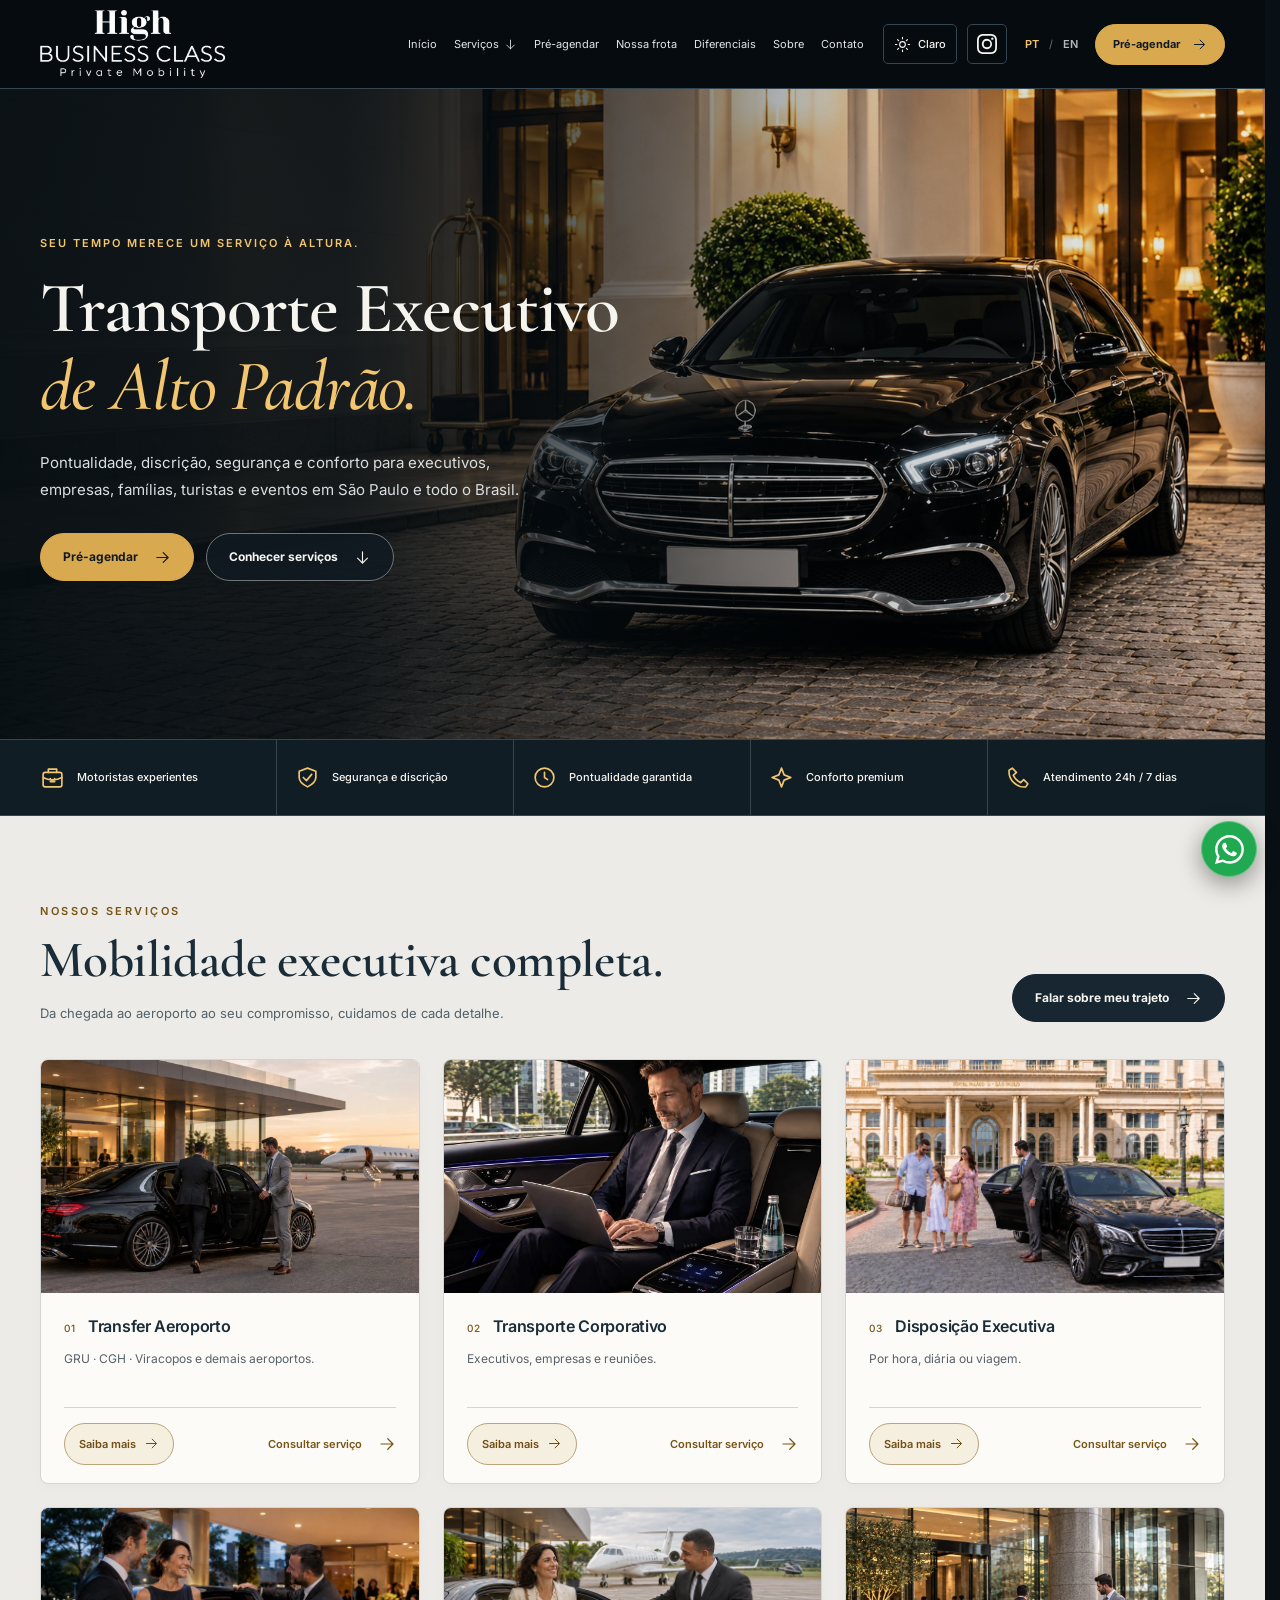
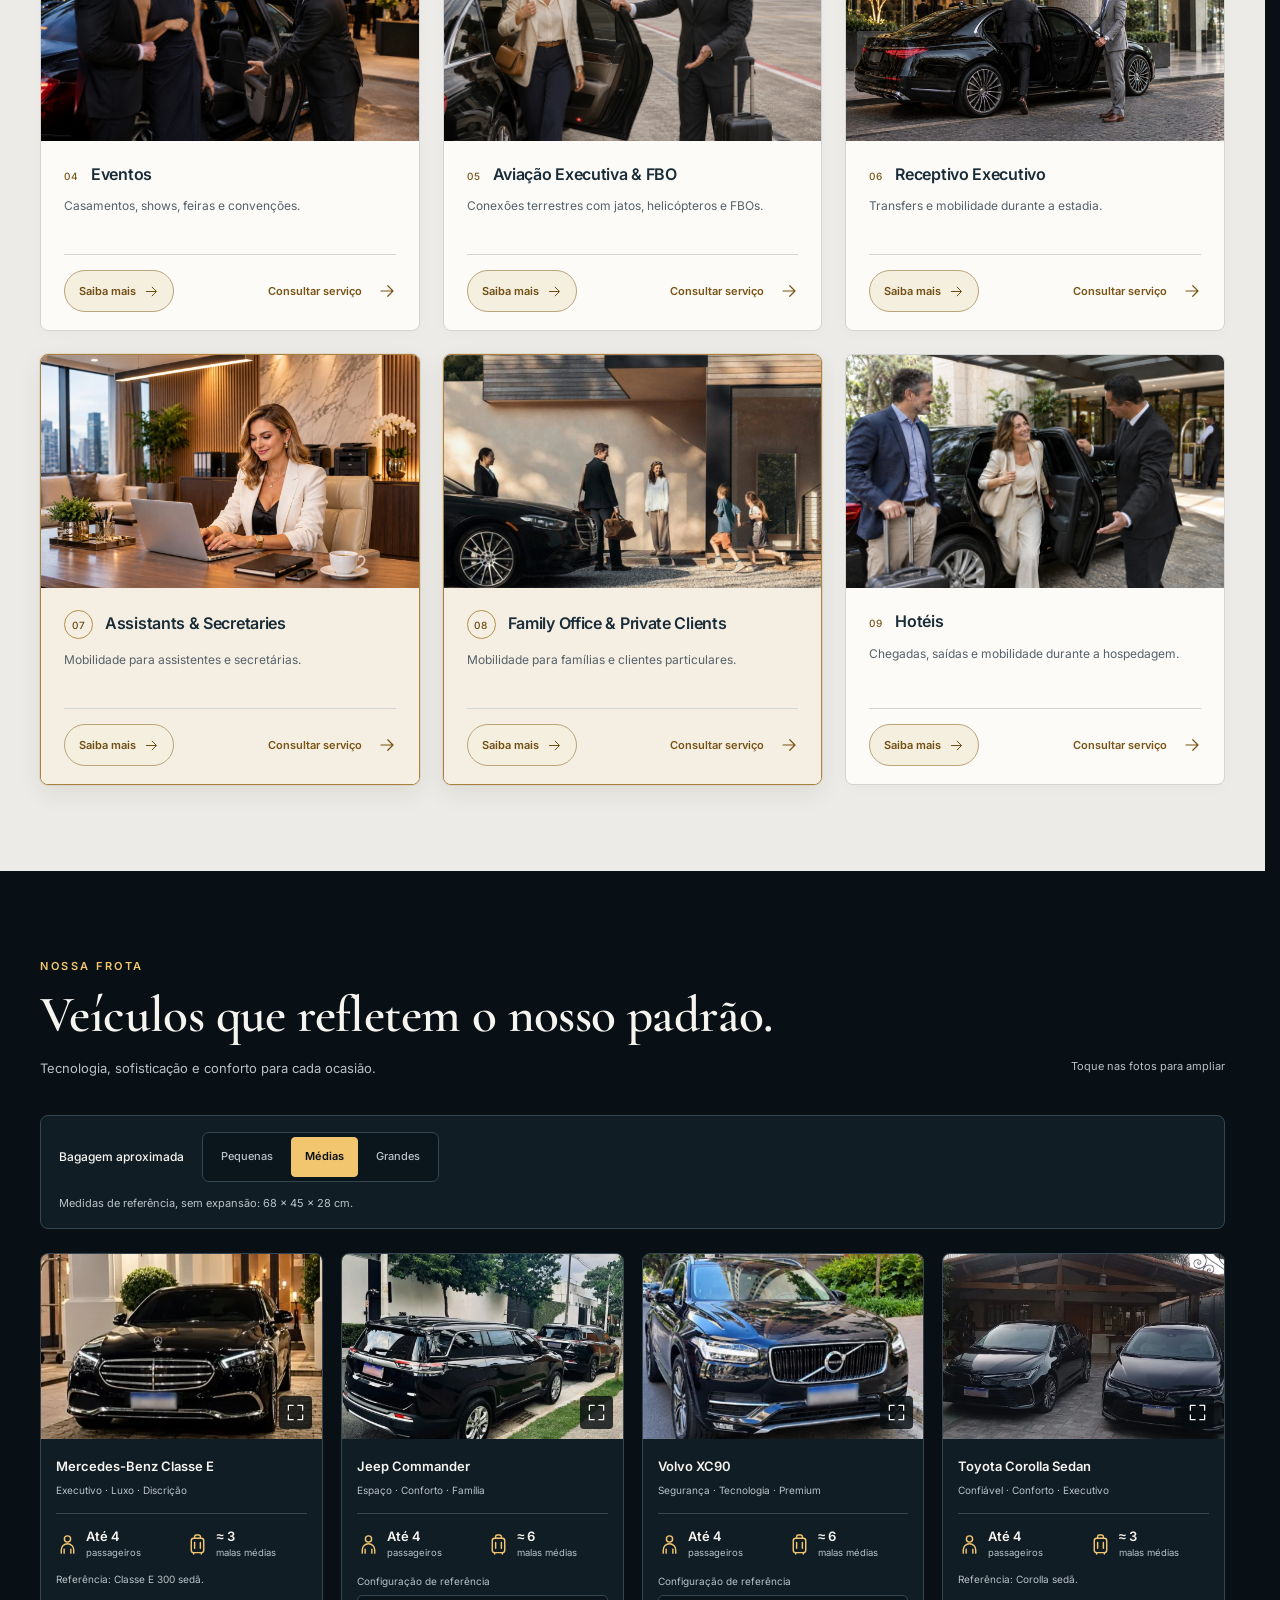
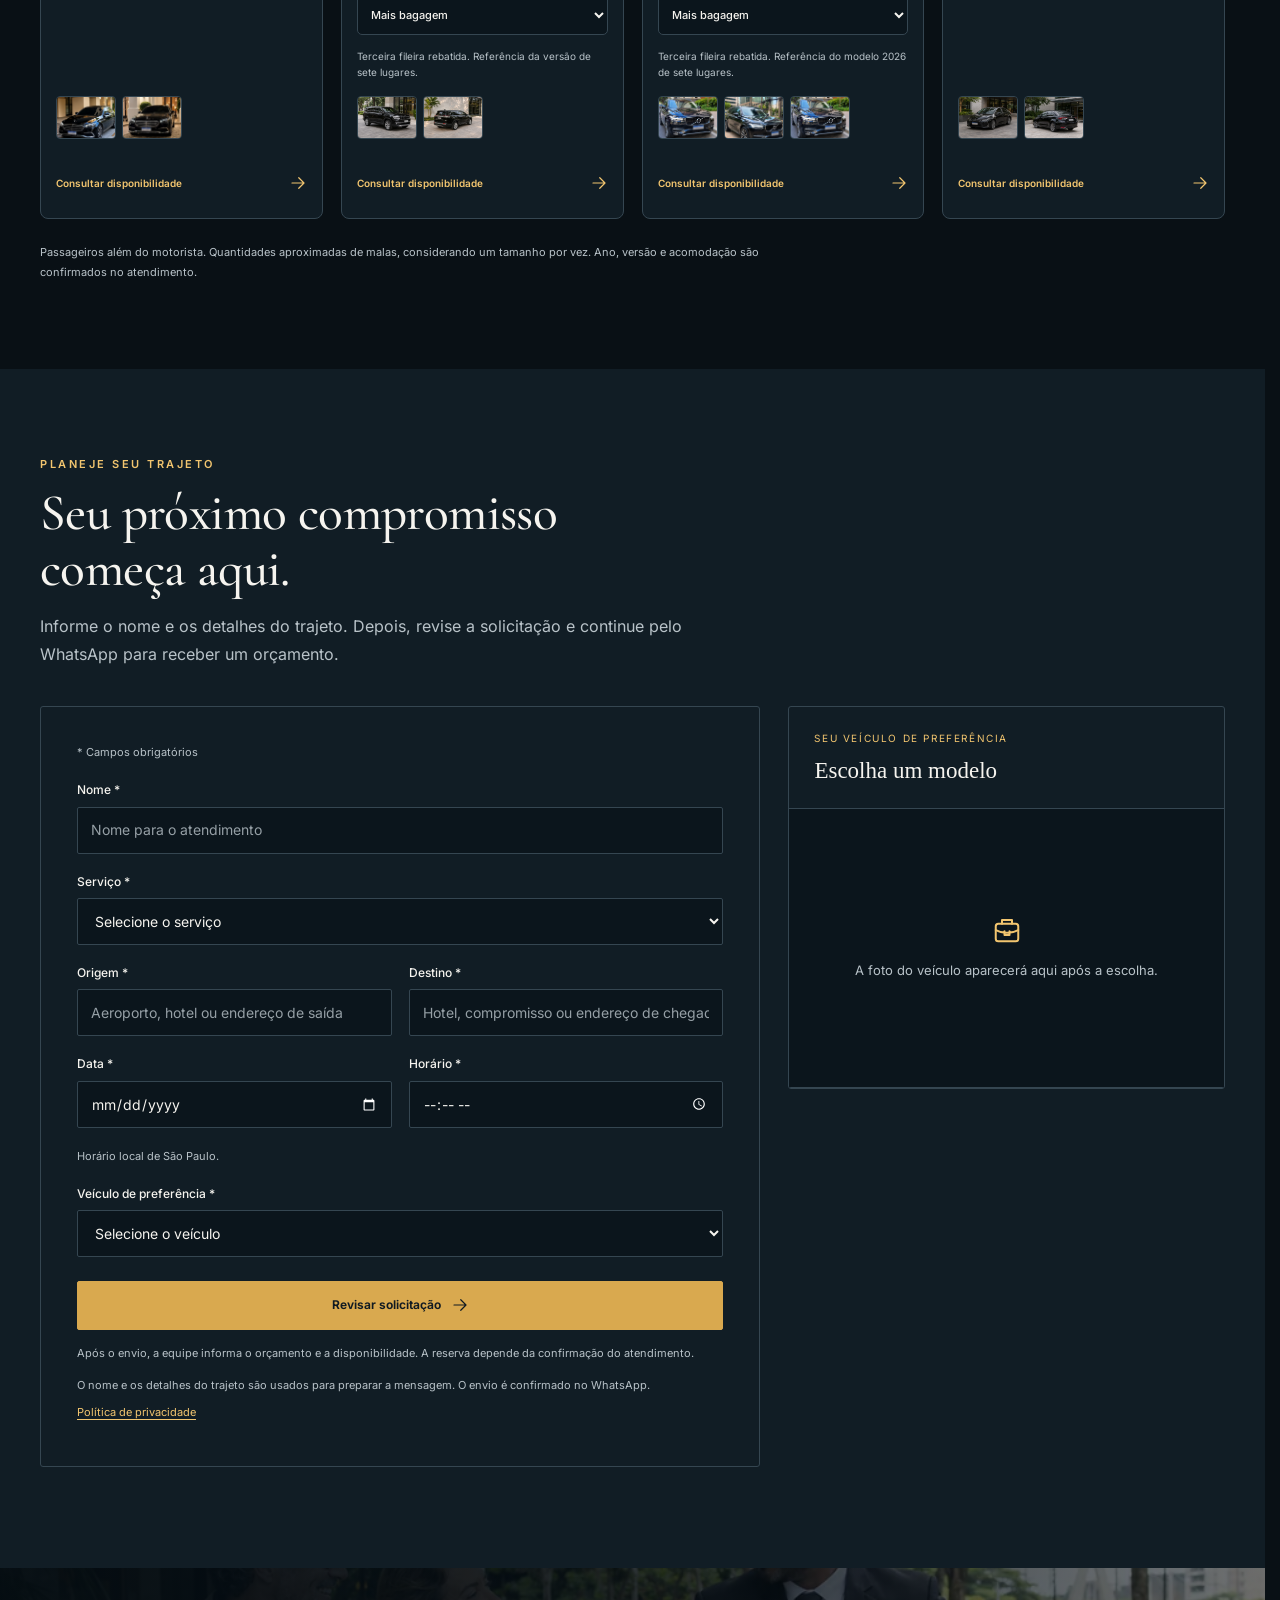
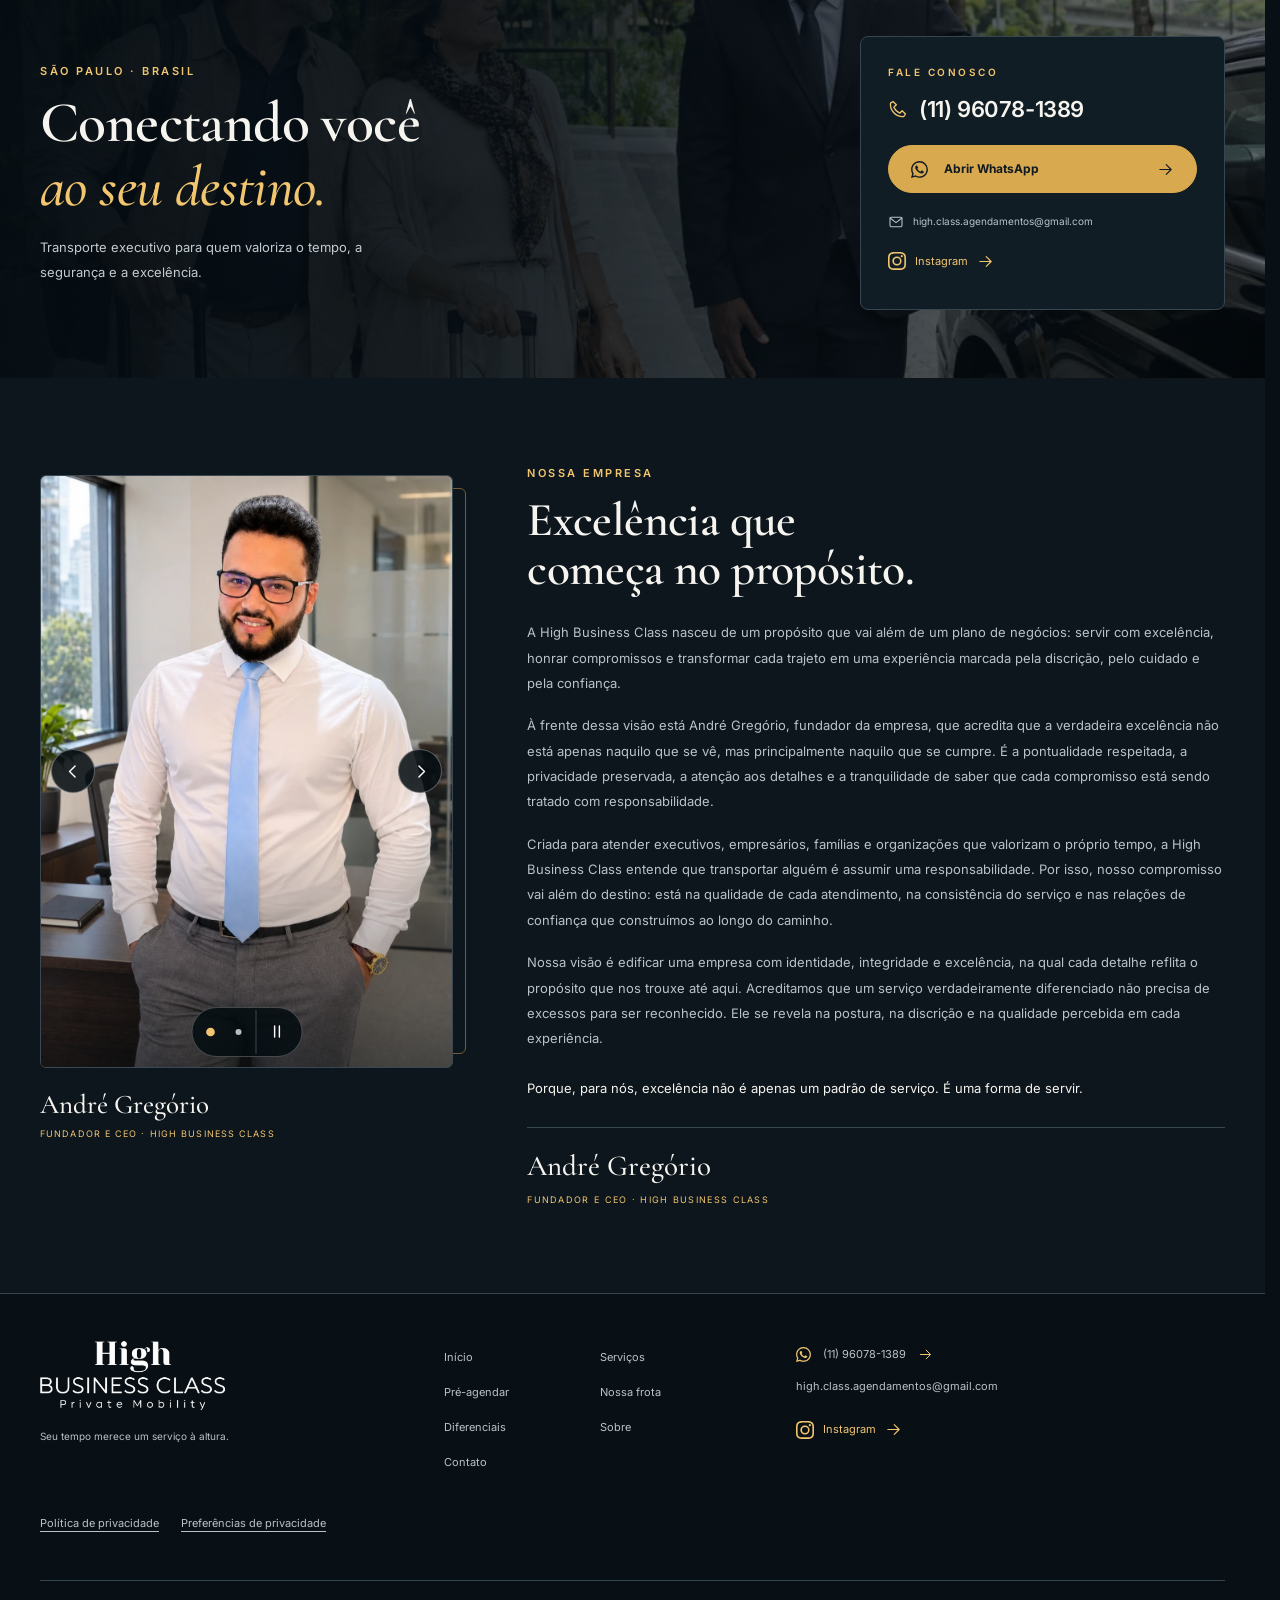
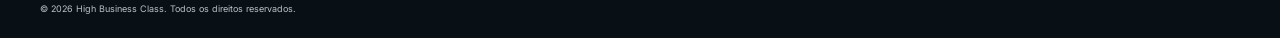
==== commit eead8280: "imagens" ====
--- a/versoes/evolucao/index.html
+++ b/versoes/evolucao/index.html
@@ -27,8 +27,8 @@
 <header class="site-header"><div class="wrap header-inner"><a href="#inicio" class="brand" aria-label="High Business Class — início" data-i18n-aria="copy" data-en-aria="High Business Class — home"><img class="logo" src="assets/logo-transparente.png" alt="High Business Class" width="1347" height="686"></a><nav id="site-nav" class="links" aria-label="Navegação principal" data-i18n-aria="copy" data-en-aria="Main navigation"><a href="#inicio"><span data-i18n="copy" data-en="Home" >Início</span></a><details class="nav-services" id="nav-services"><summary><span data-i18n="copy" data-en="Services">Serviços</span><svg class="icon nav-services-chevron" aria-hidden="true" focusable="false"><use href="#i-down"/></svg></summary><div class="nav-services-menu"><a class="nav-services-all" href="#servicos"><span data-i18n="copy" data-en="All services">Todos os serviços</span></a><a href="#servico-assistants" data-service-open="assistants" aria-controls="service-dialog-assistants" aria-haspopup="dialog"><span class="nav-service-number" aria-hidden="true">07</span><span>Assistants &amp; Secretaries</span></a><a href="#servico-familyoffice" data-service-open="familyoffice" aria-controls="service-dialog-familyoffice" aria-haspopup="dialog"><span class="nav-service-number" aria-hidden="true">08</span><span>Family Office &amp; Private Clients</span></a></div></details><a href="#pre-agendamento"><span data-i18n="copy" data-en="Pre-booking">Pré-agendar</span></a><a href="#frota"><span data-i18n="copy" data-en="Our fleet" >Nossa frota</span></a><a href="#diferenciais"><span data-i18n="copy" data-en="Why HBC" >Diferenciais</span></a><a href="#sobre"><span data-i18n="copy" data-en="About" >Sobre</span></a><a href="#contato"><span data-i18n="copy" data-en="Contact" >Contato</span></a></nav><div class="header-actions"><button id="theme-toggle" class="theme-toggle" type="button" aria-label="Ativar tema claro" disabled><svg class="icon theme-sun" viewBox="0 0 24 24" aria-hidden="true"><circle cx="12" cy="12" r="4"/><path d="M12 2v2m0 16v2M2 12h2m16 0h2M5 5l1.5 1.5m11 11L19 19M5 19l1.5-1.5m11-11L19 5"/></svg><svg class="icon theme-moon" viewBox="0 0 24 24" aria-hidden="true"><path d="M20.8 13.4A9 9 0 0 1 10.6 3.2 9 9 0 1 0 20.8 13.4Z"/></svg><span data-theme-label>Claro</span></button><a class="header-instagram" data-instagram data-position="header" href="https://www.instagram.com/high.class.business/" target="_blank" rel="noopener noreferrer" aria-label="Instagram da High Business Class"><svg class="icon icon-brand" viewBox="0 0 16 16" aria-hidden="true" focusable="false"><use href="#i-instagram"/></svg></a><div class="language" role="group" aria-label="Idioma" data-i18n-aria="copy" data-en-aria="Language"><button type="button" class="lang-btn active" data-lang="pt" aria-pressed="true" lang="pt-BR">PT</button><span aria-hidden="true">/</span><button type="button" class="lang-btn" data-lang="en" aria-pressed="false" lang="en">EN</button></div><a class="btn gold header-quote" data-position="header" href="#pre-agendamento" ><span data-i18n="copy" data-en="Pre-book" >Pré-agendar</span><svg class="icon" aria-hidden="true" focusable="false"><use href="#i-arrow"/></svg></a><button id="menu-toggle" class="menu-toggle" type="button" aria-controls="site-nav" aria-expanded="false" aria-label="Abrir menu"><svg class="icon" aria-hidden="true" focusable="false"><use href="#i-menu"/></svg></button></div></div></header>
 <main id="conteudo"><section class="hero" id="inicio" aria-labelledby="hero-title"><img class="hero-photo" src="assets/hero-carro-hd.webp" alt="Mercedes-Benz Classe E em frente à entrada de um hotel" data-i18n-alt="Copy" data-en-alt="Mercedes-Benz E-Class outside a hotel entrance" width="1672" height="941" fetchpriority="high"><div class="wrap hero-wrap"><div class="hero-content"><p data-i18n="copy" data-en="Your time deserves a service to match." class="eyebrow">Seu tempo merece um serviço à altura.</p><h1 id="hero-title"><span data-i18n="copy" data-en="Executive Chauffeur Service" >Transporte Executivo</span><em class="gold-text"><span data-i18n="copy" data-en="of Distinction." >de Alto Padrão.</span></em></h1><p data-i18n="copy" data-en="Punctuality, discretion, safety and comfort for executives, companies, families, visitors and events in São Paulo and throughout Brazil." class="hero-description">Pontualidade, discrição, segurança e conforto para executivos, empresas, famílias, turistas e eventos em São Paulo e todo o Brasil.</p><div class="hero-actions"><a class="btn gold" data-position="hero" href="#pre-agendamento" ><span data-i18n="copy" data-en="Plan my journey" >Pré-agendar</span><svg class="icon" aria-hidden="true" focusable="false"><use href="#i-arrow"/></svg></a><a class="btn dark" href="#servicos"><span data-i18n="copy" data-en="Explore services" >Conhecer serviços</span><svg class="icon" aria-hidden="true" focusable="false"><use href="#i-down"/></svg></a></div></div></div></section>
 <div class="featurebar" id="diferenciais"><div class="wrap features"><div class="feature"><svg class="icon" aria-hidden="true" focusable="false"><use href="#i-case"/></svg><span data-i18n="copy" data-en="Experienced chauffeurs" >Motoristas experientes</span></div><div class="feature"><svg class="icon" aria-hidden="true" focusable="false"><use href="#i-shield"/></svg><span data-i18n="copy" data-en="Safety &amp; discretion" >Segurança e discrição</span></div><div class="feature"><svg class="icon" aria-hidden="true" focusable="false"><use href="#i-clock"/></svg><span data-i18n="copy" data-en="Guaranteed punctuality" >Pontualidade garantida</span></div><div class="feature"><svg class="icon" aria-hidden="true" focusable="false"><use href="#i-spark"/></svg><span data-i18n="copy" data-en="Premium comfort" >Conforto premium</span></div><div class="feature"><svg class="icon" aria-hidden="true" focusable="false"><use href="#i-phone"/></svg><span data-i18n="copy" data-en="24/7 assistance" >Atendimento 24h / 7 dias</span></div></div></div>
-<section class="services-section" id="servicos" aria-labelledby="services-title"><div class="wrap"><div class="section-top"><div><p data-i18n="copy" data-en="Our services" class="kicker">Nossos serviços</p><h2 data-i18n="copy" data-en="Complete executive mobility." id="services-title">Mobilidade executiva completa.</h2><p data-i18n="copy" data-en="From airport arrival to your business engagement, we take care of every detail." class="section-description">Da chegada ao aeroporto ao seu compromisso, cuidamos de cada detalhe.</p></div><a class="btn dark" data-position="services_intro" href="#pre-agendamento" ><span data-i18n="copy" data-en="Discuss my journey" >Falar sobre meu trajeto</span><svg class="icon" aria-hidden="true" focusable="false"><use href="#i-arrow"/></svg></a></div><div class="service-grid service-grid--expanded"><article class="service" id="servico-aeroporto"><div class="service-img" data-carousel="aeroporto" data-carousel-label="Transfer aeroporto" data-carousel-label-en="Airport transfers"><img src="assets/novas/transferofc001.webp" width="1280" height="720" alt="Motorista recebe passageiro junto a um sedã em terminal de aviação executiva" data-i18n-alt="copy" data-en-alt="Chauffeur welcoming a passenger beside a sedan at an executive aviation terminal" loading="lazy" decoding="async"></div><div class="service-body"><div class="service-title"><span class="service-index" aria-hidden="true">01</span><h3 data-i18n="copy" data-en="Airport Transfers" >Transfer Aeroporto</h3></div><p data-i18n="copy" data-en="GRU · CGH · Viracopos and other airports." >GRU · CGH · Viracopos e demais aeroportos.</p><div class="service-actions"><button class="service-more" type="button" data-service-open="aeroporto" aria-controls="service-dialog-aeroporto" aria-haspopup="dialog" aria-label="Saiba mais sobre Transfer aeroporto" data-i18n-aria="copy" data-en-aria="Learn more about Airport transfer" hidden><span data-i18n="copy" data-en="Learn more">Saiba mais</span><svg class="icon" aria-hidden="true" focusable="false"><use href="#i-arrow"/></svg></button><a class="text-link" data-position="service" data-service="aeroporto" href="#pre-agendamento"  data-booking-service="aeroporto"><span data-i18n="copy" data-en="Enquire about this service" >Consultar serviço</span><svg class="icon" aria-hidden="true" focusable="false"><use href="#i-arrow"/></svg></a></div></div></article><article class="service" id="servico-corporativo"><div class="service-img" data-carousel="corporativo" data-carousel-label="Transporte corporativo" data-carousel-label-en="Corporate transportation"><img src="assets/novas/corporativoofc001.webp" width="1280" height="945" alt="Passageiro de terno usa notebook no banco traseiro de um veículo executivo" data-i18n-alt="copy" data-en-alt="Passenger in a suit using a laptop in the rear seat of an executive vehicle" loading="lazy" decoding="async"></div><div class="service-body"><div class="service-title"><span class="service-index" aria-hidden="true">02</span><h3 data-i18n="copy" data-en="Corporate Transportation" >Transporte Corporativo</h3></div><p data-i18n="copy" data-en="Executives, companies and meetings." >Executivos, empresas e reuniões.</p><div class="service-actions"><button class="service-more" type="button" data-service-open="corporativo" aria-controls="service-dialog-corporativo" aria-haspopup="dialog" aria-label="Saiba mais sobre Transporte corporativo" data-i18n-aria="copy" data-en-aria="Learn more about Corporate transportation" hidden><span data-i18n="copy" data-en="Learn more">Saiba mais</span><svg class="icon" aria-hidden="true" focusable="false"><use href="#i-arrow"/></svg></button><a class="text-link" data-position="service" data-service="corporativo" href="#pre-agendamento"  data-booking-service="corporativo"><span data-i18n="copy" data-en="Enquire about this service" >Consultar serviço</span><svg class="icon" aria-hidden="true" focusable="false"><use href="#i-arrow"/></svg></a></div></div></article><article class="service" id="servico-disposicao"><div class="service-img" data-carousel="disposicao" data-carousel-label="Disposição executiva" data-carousel-label-en="Chauffeur at disposal"><img src="assets/novas/disposicao01.webp" width="1591" height="989" alt="Motorista recebe uma família junto a um sedã executivo na entrada de um hotel" data-i18n-alt="Copy" data-en-alt="Chauffeur welcoming a family beside an executive sedan at a hotel entrance" loading="lazy" decoding="async"></div><div class="service-body"><div class="service-title"><span class="service-index" aria-hidden="true">03</span><h3 data-i18n="copy" data-en="Chauffeur at Disposal" >Disposição Executiva</h3></div><p data-i18n="copy" data-en="Hourly, daily or trip-based service." >Por hora, diária ou viagem.</p><div class="service-actions"><button class="service-more" type="button" data-service-open="disposicao" aria-controls="service-dialog-disposicao" aria-haspopup="dialog" aria-label="Saiba mais sobre Motorista à disposição" data-i18n-aria="copy" data-en-aria="Learn more about Private chauffeur" hidden><span data-i18n="copy" data-en="Learn more">Saiba mais</span><svg class="icon" aria-hidden="true" focusable="false"><use href="#i-arrow"/></svg></button><a class="text-link" data-position="service" data-service="disposicao" href="#pre-agendamento"  data-booking-service="disposicao"><span data-i18n="copy" data-en="Enquire about this service" >Consultar serviço</span><svg class="icon" aria-hidden="true" focusable="false"><use href="#i-arrow"/></svg></a></div></div></article><article class="service" id="servico-eventos"><div class="service-img" data-carousel="eventos" data-carousel-label="Eventos" data-carousel-label-en="Events"><img src="assets/novas/eventos.webp" width="1000" height="667" alt="Convidados sendo recebidos para um evento" data-i18n-alt="Copy" data-en-alt="Guests being welcomed for an event" loading="lazy" decoding="async"></div><div class="service-body"><div class="service-title"><span class="service-index" aria-hidden="true">04</span><h3 data-i18n="copy" data-en="Events" >Eventos</h3></div><p data-i18n="copy" data-en="Weddings, concerts, trade shows and conventions." >Casamentos, shows, feiras e convenções.</p><div class="service-actions"><button class="service-more" type="button" data-service-open="eventos" aria-controls="service-dialog-eventos" aria-haspopup="dialog" aria-label="Saiba mais sobre Transporte para eventos" data-i18n-aria="copy" data-en-aria="Learn more about Event transportation" hidden><span data-i18n="copy" data-en="Learn more">Saiba mais</span><svg class="icon" aria-hidden="true" focusable="false"><use href="#i-arrow"/></svg></button><a class="text-link" data-position="service" data-service="eventos" href="#pre-agendamento"  data-booking-service="eventos"><span data-i18n="copy" data-en="Enquire about this service" >Consultar serviço</span><svg class="icon" aria-hidden="true" focusable="false"><use href="#i-arrow"/></svg></a></div></div></article><article class="service" id="servico-hoteis"><div class="service-img" data-carousel="hoteis" data-carousel-label="Hotéis e FBO" data-carousel-label-en="Hotels and FBO"><img src="assets/novas/hoteis-fbo.webp" width="1000" height="667" alt="Viajante sendo recebido à saída de um hotel" data-i18n-alt="Copy" data-en-alt="A traveller being welcomed outside a hotel" loading="lazy" decoding="async"></div><div class="service-body"><div class="service-title"><span class="service-index" aria-hidden="true">05</span><h3 data-i18n="copy" data-en="Hotels &amp; FBO" >Hotéis &amp; FBO</h3></div><p data-i18n="copy" data-en="Transfers and private aviation." >Transfer in/out, aviação executiva.</p><div class="service-actions"><button class="service-more" type="button" data-service-open="hoteis" aria-controls="service-dialog-hoteis" aria-haspopup="dialog" aria-label="Saiba mais sobre Hotéis e aviação executiva" data-i18n-aria="copy" data-en-aria="Learn more about Hotels and private aviation" hidden><span data-i18n="copy" data-en="Learn more">Saiba mais</span><svg class="icon" aria-hidden="true" focusable="false"><use href="#i-arrow"/></svg></button><a class="text-link" data-position="service" data-service="hoteis" href="#pre-agendamento"  data-booking-service="hoteis"><span data-i18n="copy" data-en="Enquire about this service" >Consultar serviço</span><svg class="icon" aria-hidden="true" focusable="false"><use href="#i-arrow"/></svg></a></div></div></article><article class="service" id="servico-receptivo"><div class="service-img" data-carousel="receptivo" data-carousel-label="Receptivo Executivo" data-carousel-label-en="Executive Meet &amp; Greet"><img src="assets/novas/receptivoexecutivoofc001.webp" width="1280" height="960" alt="Motorista segura a porta de um sedã executivo para um passageiro diante de um edifício" data-i18n-alt="copy" data-en-alt="Chauffeur holding the door of an executive sedan for a passenger outside a building" loading="lazy" decoding="async"></div><div class="service-body"><div class="service-title"><span class="service-index" aria-hidden="true">06</span><h3 data-i18n="copy" data-en="Executive Meet &amp; Greet">Receptivo Executivo</h3></div><p data-i18n="copy" data-en="Transfers and transportation throughout your stay.">Transfers e mobilidade durante a estadia.</p><div class="service-actions"><button class="service-more" type="button" data-service-open="receptivo" aria-controls="service-dialog-receptivo" aria-haspopup="dialog" aria-label="Saiba mais sobre Receptivo Executivo" data-i18n-aria="copy" data-en-aria="Learn more about Executive Meet &amp; Greet" hidden><span data-i18n="copy" data-en="Learn more">Saiba mais</span><svg class="icon" aria-hidden="true" focusable="false"><use href="#i-arrow"/></svg></button><a class="text-link" data-position="service" data-service="receptivo" href="#pre-agendamento" data-booking-service="receptivo"><span data-i18n="copy" data-en="Enquire about this service">Consultar serviço</span><svg class="icon" aria-hidden="true" focusable="false"><use href="#i-arrow"/></svg></a></div></div></article><article class="service service--featured" id="servico-assistants"><div class="service-img" data-carousel="assistants" data-carousel-label="Assistants &amp; Secretaries" data-carousel-label-en="Assistants &amp; Secretaries"><img src="assets/novas/assitantssecretariesofc001.webp" width="1280" height="842" alt="Mulher de blazer claro usando notebook em uma mesa de escritório" data-i18n-alt="copy" data-en-alt="Woman in a light blazer using a laptop at an office desk" loading="lazy" decoding="async"></div><div class="service-body"><div class="service-title"><span class="service-index" aria-hidden="true">07</span><h3 data-i18n="copy" data-en="Assistants &amp; Secretaries">Assistants &amp; Secretaries</h3></div><p data-i18n="copy" data-en="Transportation support for assistants and secretaries.">Mobilidade para assistentes e secretárias.</p><div class="service-actions"><button class="service-more" type="button" data-service-open="assistants" aria-controls="service-dialog-assistants" aria-haspopup="dialog" aria-label="Saiba mais sobre Assistants &amp; Secretaries" data-i18n-aria="copy" data-en-aria="Learn more about Assistants &amp; Secretaries" hidden><span data-i18n="copy" data-en="Learn more">Saiba mais</span><svg class="icon" aria-hidden="true" focusable="false"><use href="#i-arrow"/></svg></button><a class="text-link" data-position="service" data-service="assistants" href="#pre-agendamento" data-booking-service="assistants"><span data-i18n="copy" data-en="Enquire about this service">Consultar serviço</span><svg class="icon" aria-hidden="true" focusable="false"><use href="#i-arrow"/></svg></a></div></div></article><article class="service service--featured" id="servico-familyoffice"><div class="service-img" data-carousel="familyoffice" data-carousel-label="Family Office &amp; Private Clients" data-carousel-label-en="Family Office &amp; Private Clients"><img src="assets/novas/FAMILYOFFICE_PRIVATECLIENTS.webp" width="1024" height="597" alt="Família com duas crianças junto a um sedã preto na entrada de uma residência" data-i18n-alt="copy" data-en-alt="Family with two children beside a black sedan outside a residence" loading="lazy" decoding="async"></div><div class="service-body"><div class="service-title"><span class="service-index" aria-hidden="true">08</span><h3 data-i18n="copy" data-en="Family Office &amp; Private Clients">Family Office &amp; Private Clients</h3></div><p data-i18n="copy" data-en="Transportation for families and private clients.">Mobilidade para famílias e clientes particulares.</p><div class="service-actions"><button class="service-more" type="button" data-service-open="familyoffice" aria-controls="service-dialog-familyoffice" aria-haspopup="dialog" aria-label="Saiba mais sobre Family Office &amp; Private Clients" data-i18n-aria="copy" data-en-aria="Learn more about Family Office &amp; Private Clients" hidden><span data-i18n="copy" data-en="Learn more">Saiba mais</span><svg class="icon" aria-hidden="true" focusable="false"><use href="#i-arrow"/></svg></button><a class="text-link" data-position="service" data-service="familyoffice" href="#pre-agendamento" data-booking-service="familyoffice"><span data-i18n="copy" data-en="Enquire about this service">Consultar serviço</span><svg class="icon" aria-hidden="true" focusable="false"><use href="#i-arrow"/></svg></a></div></div></article></div></div></section>
-<section class="fleet-section" id="frota" aria-labelledby="fleet-title"><div class="wrap"><div class="section-top"><div><p data-i18n="copy" data-en="Our fleet" class="kicker">Nossa frota</p><h2 data-i18n="copy" data-en="Vehicles that reflect our standards." id="fleet-title">Veículos que refletem o nosso padrão.</h2><p data-i18n="copy" data-en="Technology, sophistication and comfort for every occasion." class="section-description">Tecnologia, sofisticação e conforto para cada ocasião.</p></div><p data-i18n="copy" data-en="Tap the photos to enlarge" class="gallery-tip">Toque nas fotos para ampliar</p></div><div class="fleet-luggage-tools"><div class="fleet-luggage-heading"><p data-i18n="copy" data-en="Approximate luggage capacity">Bagagem aproximada</p><div class="fleet-luggage-sizes" role="group" aria-label="Tamanho das malas de referência" data-i18n-aria="copy" data-en-aria="Reference suitcase size"><button type="button" class="fleet-luggage-size" data-fleet-size="small" aria-pressed="false" disabled data-i18n="copy" data-en="Small">Pequenas</button><button type="button" class="fleet-luggage-size" data-fleet-size="medium" aria-pressed="true" disabled data-i18n="copy" data-en="Medium">Médias</button><button type="button" class="fleet-luggage-size" data-fleet-size="large" aria-pressed="false" disabled data-i18n="copy" data-en="Large">Grandes</button></div></div><p class="fleet-luggage-reference" data-fleet-size-reference>Medidas de referência, sem expansão: 68 × 45 × 28 cm.</p><p class="fleet-capacity-status" data-fleet-status role="status" aria-live="polite"></p></div><div class="fleet-grid"><article class="vehicle" data-fleet-vehicle="mercedes"><button class="vehicle-main" type="button" data-gallery data-src="assets/frota/mercedes.webp" data-caption="Mercedes-Benz Classe E" data-alt="Mercedes-Benz Classe E" data-alt-pt="Mercedes-Benz Classe E" data-alt-en="Mercedes-Benz Classe E" aria-label="Ampliar foto: Mercedes-Benz Classe E" data-i18n-aria="copy" data-en-aria="Enlarge photo: Mercedes-Benz Classe E"><img src="assets/frota/mercedes.webp" alt="Mercedes-Benz Classe E" data-i18n-alt="Copy" data-en-alt="Mercedes-Benz Classe E" loading="lazy" decoding="async"><svg class="icon" aria-hidden="true" focusable="false"><use href="#i-expand"/></svg></button><div class="vehicle-body"><h3>Mercedes-Benz Classe E</h3><p data-i18n="copy" data-en="Executive · Luxury · Discretion" >Executivo · Luxo · Discrição</p><div class="fleet-capacity-group"><ul class="fleet-capacity" aria-label="Capacidades de referência do veículo" aria-describedby="fleet-capacity-note" data-i18n-aria="copy" data-en-aria="Reference vehicle capacities"><li class="fleet-capacity-item"><svg class="icon" aria-hidden="true" focusable="false"><use href="#i-passenger"/></svg><span class="fleet-capacity-copy"><strong class="fleet-capacity-value" data-fleet-passengers>Até 4</strong><span class="fleet-capacity-label" data-i18n="copy" data-en="passengers">passageiros</span></span></li><li class="fleet-capacity-item"><svg class="icon" aria-hidden="true" focusable="false"><use href="#i-suitcase"/></svg><span class="fleet-capacity-copy"><strong class="fleet-capacity-value" data-fleet-bags aria-label="Aproximadamente 3">≈ 3</strong><span class="fleet-capacity-label" data-fleet-bag-label>malas médias</span></span></li></ul><p class="fleet-capacity-note" data-i18n="copy" data-en="Reference: E 300 sedan.">Referência: Classe E 300 sedã.</p></div><div class="vehicle-links"><div class="mini-gallery"><button class="thumbnail" type="button" data-gallery data-src="assets/frota/mercedes_1.png" data-caption="Mercedes-Benz Classe E" data-alt="Mercedes-Benz Classe E — foto 1" data-alt-pt="Mercedes-Benz Classe E — foto 1" data-alt-en="Mercedes-Benz Classe E — photo 1" aria-label="Ampliar foto: Mercedes-Benz Classe E" data-i18n-aria="copy" data-en-aria="Enlarge photo: Mercedes-Benz Classe E"><img src="assets/frota/mercedes_1.png" alt="Mercedes-Benz Classe E — foto 1" data-i18n-alt="Copy" data-en-alt="Mercedes-Benz Classe E — photo 1" loading="lazy" decoding="async"><svg class="icon" aria-hidden="true" focusable="false"><use href="#i-expand"/></svg></button><button class="thumbnail" type="button" data-gallery data-src="assets/frota/mercedes_2.png" data-caption="Mercedes-Benz Classe E" data-alt="Mercedes-Benz Classe E — foto 2" data-alt-pt="Mercedes-Benz Classe E — foto 2" data-alt-en="Mercedes-Benz Classe E — photo 2" aria-label="Ampliar foto: Mercedes-Benz Classe E" data-i18n-aria="copy" data-en-aria="Enlarge photo: Mercedes-Benz Classe E"><img src="assets/frota/mercedes_2.png" alt="Mercedes-Benz Classe E — foto 2" data-i18n-alt="Copy" data-en-alt="Mercedes-Benz Classe E — photo 2" loading="lazy" decoding="async"><svg class="icon" aria-hidden="true" focusable="false"><use href="#i-expand"/></svg></button></div><a class="text-link" data-position="fleet" href="#pre-agendamento"  data-booking-vehicle="mercedes"><span data-i18n="copy" data-en="Check availability" >Consultar disponibilidade</span><svg class="icon" aria-hidden="true" focusable="false"><use href="#i-arrow"/></svg></a></div></div></article><article class="vehicle" data-fleet-vehicle="commander"><button class="vehicle-main" type="button" data-gallery data-src="assets/frota/commander.webp" data-caption="Jeep Commander" data-alt="Jeep Commander" data-alt-pt="Jeep Commander" data-alt-en="Jeep Commander" aria-label="Ampliar foto: Jeep Commander" data-i18n-aria="copy" data-en-aria="Enlarge photo: Jeep Commander"><img src="assets/frota/commander.webp" alt="Jeep Commander" data-i18n-alt="Copy" data-en-alt="Jeep Commander" loading="lazy" decoding="async"><svg class="icon" aria-hidden="true" focusable="false"><use href="#i-expand"/></svg></button><div class="vehicle-body"><h3>Jeep Commander</h3><p data-i18n="copy" data-en="Space · Comfort · Family" >Espaço · Conforto · Família</p><div class="fleet-capacity-group"><ul class="fleet-capacity" aria-label="Capacidades de referência do veículo" aria-describedby="fleet-capacity-note" data-i18n-aria="copy" data-en-aria="Reference vehicle capacities"><li class="fleet-capacity-item"><svg class="icon" aria-hidden="true" focusable="false"><use href="#i-passenger"/></svg><span class="fleet-capacity-copy"><strong class="fleet-capacity-value" data-fleet-passengers>Até 4</strong><span class="fleet-capacity-label" data-i18n="copy" data-en="passengers">passageiros</span></span></li><li class="fleet-capacity-item"><svg class="icon" aria-hidden="true" focusable="false"><use href="#i-suitcase"/></svg><span class="fleet-capacity-copy"><strong class="fleet-capacity-value" data-fleet-bags aria-label="Aproximadamente 6">≈ 6</strong><span class="fleet-capacity-label" data-fleet-bag-label>malas médias</span></span></li></ul><div class="fleet-seating-control"><label for="fleet-commander-layout" data-i18n="copy" data-en="Reference seating layout">Configuração de referência</label><select id="fleet-commander-layout" data-fleet-layout disabled><option value="full" data-i18n="copy" data-en="More passengers">Mais passageiros</option><option value="cargo" selected data-i18n="copy" data-en="More luggage">Mais bagagem</option></select></div><p class="fleet-capacity-note" data-fleet-layout-note>Terceira fileira rebatida. Referência da versão de sete lugares.</p></div><div class="vehicle-links"><a class="text-link" data-position="fleet" href="#pre-agendamento"  data-booking-vehicle="commander"><span data-i18n="copy" data-en="Check availability" >Consultar disponibilidade</span><svg class="icon" aria-hidden="true" focusable="false"><use href="#i-arrow"/></svg></a></div></div></article><article class="vehicle" data-fleet-vehicle="volvo"><button class="vehicle-main" type="button" data-gallery data-src="assets/frota/volvo.webp" data-caption="Volvo XC90" data-alt="Volvo XC90" data-alt-pt="Volvo XC90" data-alt-en="Volvo XC90" aria-label="Ampliar foto: Volvo XC90" data-i18n-aria="copy" data-en-aria="Enlarge photo: Volvo XC90"><img src="assets/frota/volvo.webp" alt="Volvo XC90" data-i18n-alt="Copy" data-en-alt="Volvo XC90" loading="lazy" decoding="async"><svg class="icon" aria-hidden="true" focusable="false"><use href="#i-expand"/></svg></button><div class="vehicle-body"><h3>Volvo XC90</h3><p data-i18n="copy" data-en="Safety · Technology · Premium" >Segurança · Tecnologia · Premium</p><div class="fleet-capacity-group"><ul class="fleet-capacity" aria-label="Capacidades de referência do veículo" aria-describedby="fleet-capacity-note" data-i18n-aria="copy" data-en-aria="Reference vehicle capacities"><li class="fleet-capacity-item"><svg class="icon" aria-hidden="true" focusable="false"><use href="#i-passenger"/></svg><span class="fleet-capacity-copy"><strong class="fleet-capacity-value" data-fleet-passengers>Até 4</strong><span class="fleet-capacity-label" data-i18n="copy" data-en="passengers">passageiros</span></span></li><li class="fleet-capacity-item"><svg class="icon" aria-hidden="true" focusable="false"><use href="#i-suitcase"/></svg><span class="fleet-capacity-copy"><strong class="fleet-capacity-value" data-fleet-bags aria-label="Aproximadamente 6">≈ 6</strong><span class="fleet-capacity-label" data-fleet-bag-label>malas médias</span></span></li></ul><div class="fleet-seating-control"><label for="fleet-volvo-layout" data-i18n="copy" data-en="Reference seating layout">Configuração de referência</label><select id="fleet-volvo-layout" data-fleet-layout disabled><option value="full" data-i18n="copy" data-en="More passengers">Mais passageiros</option><option value="cargo" selected data-i18n="copy" data-en="More luggage">Mais bagagem</option></select></div><p class="fleet-capacity-note" data-fleet-layout-note>Terceira fileira rebatida. Referência do modelo 2026 de sete lugares.</p></div><div class="vehicle-links"><div class="mini-gallery"><button class="thumbnail" type="button" data-gallery data-src="assets/frota/volvo_1.png" data-caption="Volvo XC90" data-alt="Volvo XC90 — foto 1" data-alt-pt="Volvo XC90 — foto 1" data-alt-en="Volvo XC90 — photo 1" aria-label="Ampliar foto: Volvo XC90" data-i18n-aria="copy" data-en-aria="Enlarge photo: Volvo XC90"><img src="assets/frota/volvo_1.png" alt="Volvo XC90 — foto 1" data-i18n-alt="Copy" data-en-alt="Volvo XC90 — photo 1" loading="lazy" decoding="async"><svg class="icon" aria-hidden="true" focusable="false"><use href="#i-expand"/></svg></button><button class="thumbnail" type="button" data-gallery data-src="assets/frota/volvo_2.png" data-caption="Volvo XC90" data-alt="Volvo XC90 — foto 2" data-alt-pt="Volvo XC90 — foto 2" data-alt-en="Volvo XC90 — photo 2" aria-label="Ampliar foto: Volvo XC90" data-i18n-aria="copy" data-en-aria="Enlarge photo: Volvo XC90"><img src="assets/frota/volvo_2.png" alt="Volvo XC90 — foto 2" data-i18n-alt="Copy" data-en-alt="Volvo XC90 — photo 2" loading="lazy" decoding="async"><svg class="icon" aria-hidden="true" focusable="false"><use href="#i-expand"/></svg></button><button class="thumbnail" type="button" data-gallery data-src="assets/frota/volvo_3.png" data-caption="Volvo XC90" data-alt="Volvo XC90 — foto 3" data-alt-pt="Volvo XC90 — foto 3" data-alt-en="Volvo XC90 — photo 3" aria-label="Ampliar foto: Volvo XC90" data-i18n-aria="copy" data-en-aria="Enlarge photo: Volvo XC90"><img src="assets/frota/volvo_3.png" alt="Volvo XC90 — foto 3" data-i18n-alt="Copy" data-en-alt="Volvo XC90 — photo 3" loading="lazy" decoding="async"><svg class="icon" aria-hidden="true" focusable="false"><use href="#i-expand"/></svg></button></div><a class="text-link" data-position="fleet" href="#pre-agendamento"  data-booking-vehicle="volvo"><span data-i18n="copy" data-en="Check availability" >Consultar disponibilidade</span><svg class="icon" aria-hidden="true" focusable="false"><use href="#i-arrow"/></svg></a></div></div></article><article class="vehicle" data-fleet-vehicle="corolla"><button class="vehicle-main" type="button" data-gallery data-src="assets/frota/corolla.webp" data-caption="Toyota Corolla Sedan" data-alt="Toyota Corolla Sedan" data-alt-pt="Toyota Corolla Sedan" data-alt-en="Toyota Corolla Sedan" aria-label="Ampliar foto: Toyota Corolla Sedan" data-i18n-aria="copy" data-en-aria="Enlarge photo: Toyota Corolla Sedan"><img src="assets/frota/corolla.webp" alt="Toyota Corolla Sedan" data-i18n-alt="Copy" data-en-alt="Toyota Corolla Sedan" loading="lazy" decoding="async"><svg class="icon" aria-hidden="true" focusable="false"><use href="#i-expand"/></svg></button><div class="vehicle-body"><h3>Toyota Corolla Sedan</h3><p data-i18n="copy" data-en="Reliable · Comfortable · Executive" >Confiável · Conforto · Executivo</p><div class="fleet-capacity-group"><ul class="fleet-capacity" aria-label="Capacidades de referência do veículo" aria-describedby="fleet-capacity-note" data-i18n-aria="copy" data-en-aria="Reference vehicle capacities"><li class="fleet-capacity-item"><svg class="icon" aria-hidden="true" focusable="false"><use href="#i-passenger"/></svg><span class="fleet-capacity-copy"><strong class="fleet-capacity-value" data-fleet-passengers>Até 4</strong><span class="fleet-capacity-label" data-i18n="copy" data-en="passengers">passageiros</span></span></li><li class="fleet-capacity-item"><svg class="icon" aria-hidden="true" focusable="false"><use href="#i-suitcase"/></svg><span class="fleet-capacity-copy"><strong class="fleet-capacity-value" data-fleet-bags aria-label="Aproximadamente 3">≈ 3</strong><span class="fleet-capacity-label" data-fleet-bag-label>malas médias</span></span></li></ul><p class="fleet-capacity-note" data-i18n="copy" data-en="Reference: Corolla sedan.">Referência: Corolla sedã.</p></div><div class="vehicle-links"><a class="text-link" data-position="fleet" href="#pre-agendamento"  data-booking-vehicle="corolla"><span data-i18n="copy" data-en="Check availability" >Consultar disponibilidade</span><svg class="icon" aria-hidden="true" focusable="false"><use href="#i-arrow"/></svg></a></div></div></article></div><p id="fleet-capacity-note" class="fleet-capacity-section-note" data-i18n="copy" data-en="Passengers exclude the chauffeur. Suitcase counts are approximate and consider one size at a time. Year, version and actual fit are confirmed when arranging the service.">Passageiros além do motorista. Quantidades aproximadas de malas, considerando um tamanho por vez. Ano, versão e acomodação são confirmados no atendimento.</p></div></section>
+<section class="services-section" id="servicos" aria-labelledby="services-title"><div class="wrap"><div class="section-top"><div><p data-i18n="copy" data-en="Our services" class="kicker">Nossos serviços</p><h2 data-i18n="copy" data-en="Complete executive mobility." id="services-title">Mobilidade executiva completa.</h2><p data-i18n="copy" data-en="From airport arrival to your business engagement, we take care of every detail." class="section-description">Da chegada ao aeroporto ao seu compromisso, cuidamos de cada detalhe.</p></div><a class="btn dark" data-position="services_intro" href="#pre-agendamento" ><span data-i18n="copy" data-en="Discuss my journey" >Falar sobre meu trajeto</span><svg class="icon" aria-hidden="true" focusable="false"><use href="#i-arrow"/></svg></a></div><div class="service-grid service-grid--expanded"><article class="service" id="servico-aeroporto"><div class="service-img" data-carousel="aeroporto" data-carousel-label="Transfer aeroporto" data-carousel-label-en="Airport transfers"><img src="assets/novas/transferofc001.webp" width="1280" height="720" alt="Motorista recebe passageiro junto a um sedã em terminal de aviação executiva" data-i18n-alt="copy" data-en-alt="Chauffeur welcoming a passenger beside a sedan at an executive aviation terminal" loading="lazy" decoding="async"></div><div class="service-body"><div class="service-title"><span class="service-index" aria-hidden="true">01</span><h3 data-i18n="copy" data-en="Airport Transfers" >Transfer Aeroporto</h3></div><p data-i18n="copy" data-en="GRU · CGH · Viracopos and other airports." >GRU · CGH · Viracopos e demais aeroportos.</p><div class="service-actions"><button class="service-more" type="button" data-service-open="aeroporto" aria-controls="service-dialog-aeroporto" aria-haspopup="dialog" aria-label="Saiba mais sobre Transfer aeroporto" data-i18n-aria="copy" data-en-aria="Learn more about Airport transfer" hidden><span data-i18n="copy" data-en="Learn more">Saiba mais</span><svg class="icon" aria-hidden="true" focusable="false"><use href="#i-arrow"/></svg></button><a class="text-link" data-position="service" data-service="aeroporto" href="#pre-agendamento"  data-booking-service="aeroporto"><span data-i18n="copy" data-en="Enquire about this service" >Consultar serviço</span><svg class="icon" aria-hidden="true" focusable="false"><use href="#i-arrow"/></svg></a></div></div></article><article class="service" id="servico-corporativo"><div class="service-img" data-carousel="corporativo" data-carousel-label="Transporte corporativo" data-carousel-label-en="Corporate transportation"><img src="assets/novas/corporativoofc001.webp" width="1280" height="945" alt="Passageiro de terno usa notebook no banco traseiro de um veículo executivo" data-i18n-alt="copy" data-en-alt="Passenger in a suit using a laptop in the rear seat of an executive vehicle" loading="lazy" decoding="async"></div><div class="service-body"><div class="service-title"><span class="service-index" aria-hidden="true">02</span><h3 data-i18n="copy" data-en="Corporate Transportation" >Transporte Corporativo</h3></div><p data-i18n="copy" data-en="Executives, companies and meetings." >Executivos, empresas e reuniões.</p><div class="service-actions"><button class="service-more" type="button" data-service-open="corporativo" aria-controls="service-dialog-corporativo" aria-haspopup="dialog" aria-label="Saiba mais sobre Transporte corporativo" data-i18n-aria="copy" data-en-aria="Learn more about Corporate transportation" hidden><span data-i18n="copy" data-en="Learn more">Saiba mais</span><svg class="icon" aria-hidden="true" focusable="false"><use href="#i-arrow"/></svg></button><a class="text-link" data-position="service" data-service="corporativo" href="#pre-agendamento"  data-booking-service="corporativo"><span data-i18n="copy" data-en="Enquire about this service" >Consultar serviço</span><svg class="icon" aria-hidden="true" focusable="false"><use href="#i-arrow"/></svg></a></div></div></article><article class="service" id="servico-disposicao"><div class="service-img" data-carousel="disposicao" data-carousel-label="Disposição executiva" data-carousel-label-en="Chauffeur at disposal"><img src="assets/novas/disposicao01.webp" width="1591" height="989" alt="Motorista recebe uma família junto a um sedã executivo na entrada de um hotel" data-i18n-alt="Copy" data-en-alt="Chauffeur welcoming a family beside an executive sedan at a hotel entrance" loading="lazy" decoding="async"></div><div class="service-body"><div class="service-title"><span class="service-index" aria-hidden="true">03</span><h3 data-i18n="copy" data-en="Chauffeur at Disposal" >Disposição Executiva</h3></div><p data-i18n="copy" data-en="Hourly, daily or trip-based service." >Por hora, diária ou viagem.</p><div class="service-actions"><button class="service-more" type="button" data-service-open="disposicao" aria-controls="service-dialog-disposicao" aria-haspopup="dialog" aria-label="Saiba mais sobre Motorista à disposição" data-i18n-aria="copy" data-en-aria="Learn more about Private chauffeur" hidden><span data-i18n="copy" data-en="Learn more">Saiba mais</span><svg class="icon" aria-hidden="true" focusable="false"><use href="#i-arrow"/></svg></button><a class="text-link" data-position="service" data-service="disposicao" href="#pre-agendamento"  data-booking-service="disposicao"><span data-i18n="copy" data-en="Enquire about this service" >Consultar serviço</span><svg class="icon" aria-hidden="true" focusable="false"><use href="#i-arrow"/></svg></a></div></div></article><article class="service" id="servico-eventos"><div class="service-img" data-carousel="eventos" data-carousel-label="Eventos" data-carousel-label-en="Events"><img src="assets/novas/eventos-experiencia-v2.webp" alt="Motorista recebe um casal junto ao carro na chegada a um evento" data-i18n-alt="copy" data-en-alt="Chauffeur welcoming a couple beside the car on arrival at an event" loading="lazy" decoding="async" width="1536" height="1024"></div><div class="service-body"><div class="service-title"><span class="service-index" aria-hidden="true">04</span><h3 data-i18n="copy" data-en="Events" >Eventos</h3></div><p data-i18n="copy" data-en="Weddings, concerts, trade shows and conventions." >Casamentos, shows, feiras e convenções.</p><div class="service-actions"><button class="service-more" type="button" data-service-open="eventos" aria-controls="service-dialog-eventos" aria-haspopup="dialog" aria-label="Saiba mais sobre Transporte para eventos" data-i18n-aria="copy" data-en-aria="Learn more about Event transportation" hidden><span data-i18n="copy" data-en="Learn more">Saiba mais</span><svg class="icon" aria-hidden="true" focusable="false"><use href="#i-arrow"/></svg></button><a class="text-link" data-position="service" data-service="eventos" href="#pre-agendamento"  data-booking-service="eventos"><span data-i18n="copy" data-en="Enquire about this service" >Consultar serviço</span><svg class="icon" aria-hidden="true" focusable="false"><use href="#i-arrow"/></svg></a></div></div></article><article class="service" id="servico-aviacao"><div class="service-img" data-carousel="aviacao" data-carousel-label="Aviação Executiva &amp; FBO" data-carousel-label-en="EXECUTIVE AVIATION &amp; FBO"><img src="assets/novas/aviacao-executiva-fbo-v2.webp" alt="Motorista recebe passageira junto a um sedã em FBO, com jato e helicóptero ao fundo" data-i18n-alt="copy" data-en-alt="Chauffeur welcoming a passenger beside a sedan at an FBO, with a jet and helicopter in the background" loading="lazy" decoding="async" width="1536" height="1024"></div><div class="service-body"><div class="service-title"><span class="service-index" aria-hidden="true">05</span><h3 data-i18n="copy" data-en="EXECUTIVE AVIATION &amp; FBO">Aviação Executiva &amp; FBO</h3></div><p data-i18n="copy" data-en="Ground transfers for jets, helicopters and FBOs.">Conexões terrestres com jatos, helicópteros e FBOs.</p><div class="service-actions"><button class="service-more" type="button" data-service-open="aviacao" aria-controls="service-dialog-aviacao" aria-haspopup="dialog" aria-label="Saiba mais sobre Aviação Executiva &amp; FBO" data-i18n-aria="copy" data-en-aria="Learn more about EXECUTIVE AVIATION &amp; FBO" hidden><span data-i18n="copy" data-en="Learn more">Saiba mais</span><svg class="icon" aria-hidden="true" focusable="false"><use href="#i-arrow"/></svg></button><a class="text-link" data-position="service" data-service="aviacao" href="#pre-agendamento" data-booking-service="aviacao"><span data-i18n="copy" data-en="Enquire about this service">Consultar serviço</span><svg class="icon" aria-hidden="true" focusable="false"><use href="#i-arrow"/></svg></a></div></div></article><article class="service" id="servico-receptivo"><div class="service-img" data-carousel="receptivo" data-carousel-label="Receptivo Executivo" data-carousel-label-en="Executive Meet &amp; Greet"><img src="assets/novas/receptivoexecutivoofc001.webp" width="1280" height="960" alt="Motorista segura a porta de um sedã executivo para um passageiro diante de um edifício" data-i18n-alt="copy" data-en-alt="Chauffeur holding the door of an executive sedan for a passenger outside a building" loading="lazy" decoding="async"></div><div class="service-body"><div class="service-title"><span class="service-index" aria-hidden="true">06</span><h3 data-i18n="copy" data-en="Executive Meet &amp; Greet">Receptivo Executivo</h3></div><p data-i18n="copy" data-en="Transfers and transportation throughout your stay.">Transfers e mobilidade durante a estadia.</p><div class="service-actions"><button class="service-more" type="button" data-service-open="receptivo" aria-controls="service-dialog-receptivo" aria-haspopup="dialog" aria-label="Saiba mais sobre Receptivo Executivo" data-i18n-aria="copy" data-en-aria="Learn more about Executive Meet &amp; Greet" hidden><span data-i18n="copy" data-en="Learn more">Saiba mais</span><svg class="icon" aria-hidden="true" focusable="false"><use href="#i-arrow"/></svg></button><a class="text-link" data-position="service" data-service="receptivo" href="#pre-agendamento" data-booking-service="receptivo"><span data-i18n="copy" data-en="Enquire about this service">Consultar serviço</span><svg class="icon" aria-hidden="true" focusable="false"><use href="#i-arrow"/></svg></a></div></div></article><article class="service service--featured" id="servico-assistants"><div class="service-img" data-carousel="assistants" data-carousel-label="Assistants &amp; Secretaries" data-carousel-label-en="Assistants &amp; Secretaries"><img src="assets/novas/assitantssecretariesofc001.webp" width="1280" height="842" alt="Mulher de blazer claro usando notebook em uma mesa de escritório" data-i18n-alt="copy" data-en-alt="Woman in a light blazer using a laptop at an office desk" loading="lazy" decoding="async"></div><div class="service-body"><div class="service-title"><span class="service-index" aria-hidden="true">07</span><h3 data-i18n="copy" data-en="Assistants &amp; Secretaries">Assistants &amp; Secretaries</h3></div><p data-i18n="copy" data-en="Transportation support for assistants and secretaries.">Mobilidade para assistentes e secretárias.</p><div class="service-actions"><button class="service-more" type="button" data-service-open="assistants" aria-controls="service-dialog-assistants" aria-haspopup="dialog" aria-label="Saiba mais sobre Assistants &amp; Secretaries" data-i18n-aria="copy" data-en-aria="Learn more about Assistants &amp; Secretaries" hidden><span data-i18n="copy" data-en="Learn more">Saiba mais</span><svg class="icon" aria-hidden="true" focusable="false"><use href="#i-arrow"/></svg></button><a class="text-link" data-position="service" data-service="assistants" href="#pre-agendamento" data-booking-service="assistants"><span data-i18n="copy" data-en="Enquire about this service">Consultar serviço</span><svg class="icon" aria-hidden="true" focusable="false"><use href="#i-arrow"/></svg></a></div></div></article><article class="service service--featured" id="servico-familyoffice"><div class="service-img" data-carousel="familyoffice" data-carousel-label="Family Office &amp; Private Clients" data-carousel-label-en="Family Office &amp; Private Clients"><img src="assets/novas/FAMILYOFFICE_PRIVATECLIENTS.webp" width="1024" height="597" alt="Família com duas crianças junto a um sedã preto na entrada de uma residência" data-i18n-alt="copy" data-en-alt="Family with two children beside a black sedan outside a residence" loading="lazy" decoding="async"></div><div class="service-body"><div class="service-title"><span class="service-index" aria-hidden="true">08</span><h3 data-i18n="copy" data-en="Family Office &amp; Private Clients">Family Office &amp; Private Clients</h3></div><p data-i18n="copy" data-en="Transportation for families and private clients.">Mobilidade para famílias e clientes particulares.</p><div class="service-actions"><button class="service-more" type="button" data-service-open="familyoffice" aria-controls="service-dialog-familyoffice" aria-haspopup="dialog" aria-label="Saiba mais sobre Family Office &amp; Private Clients" data-i18n-aria="copy" data-en-aria="Learn more about Family Office &amp; Private Clients" hidden><span data-i18n="copy" data-en="Learn more">Saiba mais</span><svg class="icon" aria-hidden="true" focusable="false"><use href="#i-arrow"/></svg></button><a class="text-link" data-position="service" data-service="familyoffice" href="#pre-agendamento" data-booking-service="familyoffice"><span data-i18n="copy" data-en="Enquire about this service">Consultar serviço</span><svg class="icon" aria-hidden="true" focusable="false"><use href="#i-arrow"/></svg></a></div></div></article><article class="service" id="servico-hoteis"><div class="service-img" data-carousel="hoteis" data-carousel-label="Hotéis" data-carousel-label-en="Hotels"><img src="assets/novas/hoteis-experiencia-v2.webp" alt="Motorista auxilia um casal na chegada de carro a um hotel" data-i18n-alt="copy" data-en-alt="Chauffeur assisting a couple arriving by car at a hotel" loading="lazy" decoding="async" width="1536" height="1024"></div><div class="service-body"><div class="service-title"><span class="service-index" aria-hidden="true">09</span><h3 data-i18n="copy" data-en="Hotels">Hotéis</h3></div><p data-i18n="copy" data-en="Arrivals, departures and transportation during your stay.">Chegadas, saídas e mobilidade durante a hospedagem.</p><div class="service-actions"><button class="service-more" type="button" data-service-open="hoteis" aria-controls="service-dialog-hoteis" aria-haspopup="dialog" aria-label="Saiba mais sobre Hotéis" data-i18n-aria="copy" data-en-aria="Learn more about Hotels" hidden><span data-i18n="copy" data-en="Learn more">Saiba mais</span><svg class="icon" aria-hidden="true" focusable="false"><use href="#i-arrow"/></svg></button><a class="text-link" data-position="service" data-service="hoteis" href="#pre-agendamento" data-booking-service="hoteis"><span data-i18n="copy" data-en="Enquire about this service">Consultar serviço</span><svg class="icon" aria-hidden="true" focusable="false"><use href="#i-arrow"/></svg></a></div></div></article></div></div></section>
+<section class="fleet-section" id="frota" aria-labelledby="fleet-title"><div class="wrap"><div class="section-top"><div><p data-i18n="copy" data-en="Our fleet" class="kicker">Nossa frota</p><h2 data-i18n="copy" data-en="Vehicles that reflect our standards." id="fleet-title">Veículos que refletem o nosso padrão.</h2><p data-i18n="copy" data-en="Technology, sophistication and comfort for every occasion." class="section-description">Tecnologia, sofisticação e conforto para cada ocasião.</p></div><p data-i18n="copy" data-en="Tap the photos to enlarge" class="gallery-tip">Toque nas fotos para ampliar</p></div><div class="fleet-luggage-tools"><div class="fleet-luggage-heading"><p data-i18n="copy" data-en="Approximate luggage capacity">Bagagem aproximada</p><div class="fleet-luggage-sizes" role="group" aria-label="Tamanho das malas de referência" data-i18n-aria="copy" data-en-aria="Reference suitcase size"><button type="button" class="fleet-luggage-size" data-fleet-size="small" aria-pressed="false" disabled data-i18n="copy" data-en="Small">Pequenas</button><button type="button" class="fleet-luggage-size" data-fleet-size="medium" aria-pressed="true" disabled data-i18n="copy" data-en="Medium">Médias</button><button type="button" class="fleet-luggage-size" data-fleet-size="large" aria-pressed="false" disabled data-i18n="copy" data-en="Large">Grandes</button></div></div><p class="fleet-luggage-reference" data-fleet-size-reference>Medidas de referência, sem expansão: 68 × 45 × 28 cm.</p><p class="fleet-capacity-status" data-fleet-status role="status" aria-live="polite"></p></div><div class="fleet-grid"><article class="vehicle" data-fleet-vehicle="mercedes"><button class="vehicle-main" type="button" data-gallery data-src="assets/frota/mercedes.webp" data-caption="Mercedes-Benz Classe E" data-alt="Mercedes-Benz Classe E" data-alt-pt="Mercedes-Benz Classe E" data-alt-en="Mercedes-Benz Classe E" aria-label="Ampliar foto: Mercedes-Benz Classe E" data-i18n-aria="copy" data-en-aria="Enlarge photo: Mercedes-Benz Classe E"><img src="assets/frota/mercedes.webp" alt="Mercedes-Benz Classe E" data-i18n-alt="Copy" data-en-alt="Mercedes-Benz Classe E" loading="lazy" decoding="async"><svg class="icon" aria-hidden="true" focusable="false"><use href="#i-expand"/></svg></button><div class="vehicle-body"><h3>Mercedes-Benz Classe E</h3><p data-i18n="copy" data-en="Executive · Luxury · Discretion" >Executivo · Luxo · Discrição</p><div class="fleet-capacity-group"><ul class="fleet-capacity" aria-label="Capacidades de referência do veículo" aria-describedby="fleet-capacity-note" data-i18n-aria="copy" data-en-aria="Reference vehicle capacities"><li class="fleet-capacity-item"><svg class="icon" aria-hidden="true" focusable="false"><use href="#i-passenger"/></svg><span class="fleet-capacity-copy"><strong class="fleet-capacity-value" data-fleet-passengers>Até 4</strong><span class="fleet-capacity-label" data-i18n="copy" data-en="passengers">passageiros</span></span></li><li class="fleet-capacity-item"><svg class="icon" aria-hidden="true" focusable="false"><use href="#i-suitcase"/></svg><span class="fleet-capacity-copy"><strong class="fleet-capacity-value" data-fleet-bags aria-label="Aproximadamente 3">≈ 3</strong><span class="fleet-capacity-label" data-fleet-bag-label>malas médias</span></span></li></ul><p class="fleet-capacity-note" data-i18n="copy" data-en="Reference: E 300 sedan.">Referência: Classe E 300 sedã.</p></div><div class="vehicle-links"><div class="mini-gallery"><button class="thumbnail" type="button" data-gallery data-src="assets/frota/mercedes_1.png" data-caption="Mercedes-Benz Classe E" data-alt="Mercedes-Benz Classe E — foto 1" data-alt-pt="Mercedes-Benz Classe E — foto 1" data-alt-en="Mercedes-Benz Classe E — photo 1" aria-label="Ampliar foto: Mercedes-Benz Classe E" data-i18n-aria="copy" data-en-aria="Enlarge photo: Mercedes-Benz Classe E"><img src="assets/frota/mercedes_1.png" alt="Mercedes-Benz Classe E — foto 1" data-i18n-alt="Copy" data-en-alt="Mercedes-Benz Classe E — photo 1" loading="lazy" decoding="async"><svg class="icon" aria-hidden="true" focusable="false"><use href="#i-expand"/></svg></button><button class="thumbnail" type="button" data-gallery data-src="assets/frota/mercedes_2.png" data-caption="Mercedes-Benz Classe E" data-alt="Mercedes-Benz Classe E — foto 2" data-alt-pt="Mercedes-Benz Classe E — foto 2" data-alt-en="Mercedes-Benz Classe E — photo 2" aria-label="Ampliar foto: Mercedes-Benz Classe E" data-i18n-aria="copy" data-en-aria="Enlarge photo: Mercedes-Benz Classe E"><img src="assets/frota/mercedes_2.png" alt="Mercedes-Benz Classe E — foto 2" data-i18n-alt="Copy" data-en-alt="Mercedes-Benz Classe E — photo 2" loading="lazy" decoding="async"><svg class="icon" aria-hidden="true" focusable="false"><use href="#i-expand"/></svg></button></div><a class="text-link" data-position="fleet" href="#pre-agendamento"  data-booking-vehicle="mercedes"><span data-i18n="copy" data-en="Check availability" >Consultar disponibilidade</span><svg class="icon" aria-hidden="true" focusable="false"><use href="#i-arrow"/></svg></a></div></div></article><article class="vehicle" data-fleet-vehicle="commander"><button class="vehicle-main" type="button" data-gallery data-src="assets/frota/commander.webp" data-caption="Jeep Commander" data-alt="Jeep Commander" data-alt-pt="Jeep Commander" data-alt-en="Jeep Commander" aria-label="Ampliar foto: Jeep Commander" data-i18n-aria="copy" data-en-aria="Enlarge photo: Jeep Commander"><img src="assets/frota/commander.webp" alt="Jeep Commander" data-i18n-alt="Copy" data-en-alt="Jeep Commander" loading="lazy" decoding="async"><svg class="icon" aria-hidden="true" focusable="false"><use href="#i-expand"/></svg></button><div class="vehicle-body"><h3>Jeep Commander</h3><p data-i18n="copy" data-en="Space · Comfort · Family" >Espaço · Conforto · Família</p><div class="fleet-capacity-group"><ul class="fleet-capacity" aria-label="Capacidades de referência do veículo" aria-describedby="fleet-capacity-note" data-i18n-aria="copy" data-en-aria="Reference vehicle capacities"><li class="fleet-capacity-item"><svg class="icon" aria-hidden="true" focusable="false"><use href="#i-passenger"/></svg><span class="fleet-capacity-copy"><strong class="fleet-capacity-value" data-fleet-passengers>Até 4</strong><span class="fleet-capacity-label" data-i18n="copy" data-en="passengers">passageiros</span></span></li><li class="fleet-capacity-item"><svg class="icon" aria-hidden="true" focusable="false"><use href="#i-suitcase"/></svg><span class="fleet-capacity-copy"><strong class="fleet-capacity-value" data-fleet-bags aria-label="Aproximadamente 6">≈ 6</strong><span class="fleet-capacity-label" data-fleet-bag-label>malas médias</span></span></li></ul><div class="fleet-seating-control"><label for="fleet-commander-layout" data-i18n="copy" data-en="Reference seating layout">Configuração de referência</label><select id="fleet-commander-layout" data-fleet-layout disabled><option value="full" data-i18n="copy" data-en="More passengers">Mais passageiros</option><option value="cargo" selected data-i18n="copy" data-en="More luggage">Mais bagagem</option></select></div><p class="fleet-capacity-note" data-fleet-layout-note>Terceira fileira rebatida. Referência da versão de sete lugares.</p></div><div class="vehicle-links"><div class="mini-gallery"><button class="thumbnail" type="button" data-gallery data-src="assets/frota/commander-frente-ilustrativo-v2.webp" data-caption="Jeep Commander · Imagem ilustrativa" data-caption-pt="Jeep Commander · Imagem ilustrativa" data-caption-en="Jeep Commander · Illustrative image" data-alt="Jeep Commander — vista frontal em três quartos, imagem ilustrativa" data-alt-pt="Jeep Commander — vista frontal em três quartos, imagem ilustrativa" data-alt-en="Jeep Commander — front three-quarter view, illustrative image" aria-label="Ampliar imagem ilustrativa: Jeep Commander, vista frontal em três quartos" data-i18n-aria="copy" data-en-aria="Enlarge illustrative image: Jeep Commander, front three-quarter view"><img src="assets/frota/commander-frente-ilustrativo-v2.webp" alt="Jeep Commander — vista frontal em três quartos, imagem ilustrativa" data-i18n-alt="copy" data-en-alt="Jeep Commander — front three-quarter view, illustrative image" loading="lazy" decoding="async" width="1536" height="1024"><svg class="icon" aria-hidden="true" focusable="false"><use href="#i-expand"/></svg></button><button class="thumbnail" type="button" data-gallery data-src="assets/frota/commander-traseira-ilustrativo-v2.webp" data-caption="Jeep Commander · Imagem ilustrativa" data-caption-pt="Jeep Commander · Imagem ilustrativa" data-caption-en="Jeep Commander · Illustrative image" data-alt="Jeep Commander — vista traseira em três quartos, imagem ilustrativa" data-alt-pt="Jeep Commander — vista traseira em três quartos, imagem ilustrativa" data-alt-en="Jeep Commander — rear three-quarter view, illustrative image" aria-label="Ampliar imagem ilustrativa: Jeep Commander, vista traseira em três quartos" data-i18n-aria="copy" data-en-aria="Enlarge illustrative image: Jeep Commander, rear three-quarter view"><img src="assets/frota/commander-traseira-ilustrativo-v2.webp" alt="Jeep Commander — vista traseira em três quartos, imagem ilustrativa" data-i18n-alt="copy" data-en-alt="Jeep Commander — rear three-quarter view, illustrative image" loading="lazy" decoding="async" width="1536" height="1024"><svg class="icon" aria-hidden="true" focusable="false"><use href="#i-expand"/></svg></button></div><a class="text-link" data-position="fleet" href="#pre-agendamento"  data-booking-vehicle="commander"><span data-i18n="copy" data-en="Check availability" >Consultar disponibilidade</span><svg class="icon" aria-hidden="true" focusable="false"><use href="#i-arrow"/></svg></a></div></div></article><article class="vehicle" data-fleet-vehicle="volvo"><button class="vehicle-main" type="button" data-gallery data-src="assets/frota/volvo.webp" data-caption="Volvo XC90" data-alt="Volvo XC90" data-alt-pt="Volvo XC90" data-alt-en="Volvo XC90" aria-label="Ampliar foto: Volvo XC90" data-i18n-aria="copy" data-en-aria="Enlarge photo: Volvo XC90"><img src="assets/frota/volvo.webp" alt="Volvo XC90" data-i18n-alt="Copy" data-en-alt="Volvo XC90" loading="lazy" decoding="async"><svg class="icon" aria-hidden="true" focusable="false"><use href="#i-expand"/></svg></button><div class="vehicle-body"><h3>Volvo XC90</h3><p data-i18n="copy" data-en="Safety · Technology · Premium" >Segurança · Tecnologia · Premium</p><div class="fleet-capacity-group"><ul class="fleet-capacity" aria-label="Capacidades de referência do veículo" aria-describedby="fleet-capacity-note" data-i18n-aria="copy" data-en-aria="Reference vehicle capacities"><li class="fleet-capacity-item"><svg class="icon" aria-hidden="true" focusable="false"><use href="#i-passenger"/></svg><span class="fleet-capacity-copy"><strong class="fleet-capacity-value" data-fleet-passengers>Até 4</strong><span class="fleet-capacity-label" data-i18n="copy" data-en="passengers">passageiros</span></span></li><li class="fleet-capacity-item"><svg class="icon" aria-hidden="true" focusable="false"><use href="#i-suitcase"/></svg><span class="fleet-capacity-copy"><strong class="fleet-capacity-value" data-fleet-bags aria-label="Aproximadamente 6">≈ 6</strong><span class="fleet-capacity-label" data-fleet-bag-label>malas médias</span></span></li></ul><div class="fleet-seating-control"><label for="fleet-volvo-layout" data-i18n="copy" data-en="Reference seating layout">Configuração de referência</label><select id="fleet-volvo-layout" data-fleet-layout disabled><option value="full" data-i18n="copy" data-en="More passengers">Mais passageiros</option><option value="cargo" selected data-i18n="copy" data-en="More luggage">Mais bagagem</option></select></div><p class="fleet-capacity-note" data-fleet-layout-note>Terceira fileira rebatida. Referência do modelo 2026 de sete lugares.</p></div><div class="vehicle-links"><div class="mini-gallery"><button class="thumbnail" type="button" data-gallery data-src="assets/frota/volvo_1.png" data-caption="Volvo XC90" data-alt="Volvo XC90 — foto 1" data-alt-pt="Volvo XC90 — foto 1" data-alt-en="Volvo XC90 — photo 1" aria-label="Ampliar foto: Volvo XC90" data-i18n-aria="copy" data-en-aria="Enlarge photo: Volvo XC90"><img src="assets/frota/volvo_1.png" alt="Volvo XC90 — foto 1" data-i18n-alt="Copy" data-en-alt="Volvo XC90 — photo 1" loading="lazy" decoding="async"><svg class="icon" aria-hidden="true" focusable="false"><use href="#i-expand"/></svg></button><button class="thumbnail" type="button" data-gallery data-src="assets/frota/volvo_2.png" data-caption="Volvo XC90" data-alt="Volvo XC90 — foto 2" data-alt-pt="Volvo XC90 — foto 2" data-alt-en="Volvo XC90 — photo 2" aria-label="Ampliar foto: Volvo XC90" data-i18n-aria="copy" data-en-aria="Enlarge photo: Volvo XC90"><img src="assets/frota/volvo_2.png" alt="Volvo XC90 — foto 2" data-i18n-alt="Copy" data-en-alt="Volvo XC90 — photo 2" loading="lazy" decoding="async"><svg class="icon" aria-hidden="true" focusable="false"><use href="#i-expand"/></svg></button><button class="thumbnail" type="button" data-gallery data-src="assets/frota/volvo_3.png" data-caption="Volvo XC90" data-alt="Volvo XC90 — foto 3" data-alt-pt="Volvo XC90 — foto 3" data-alt-en="Volvo XC90 — photo 3" aria-label="Ampliar foto: Volvo XC90" data-i18n-aria="copy" data-en-aria="Enlarge photo: Volvo XC90"><img src="assets/frota/volvo_3.png" alt="Volvo XC90 — foto 3" data-i18n-alt="Copy" data-en-alt="Volvo XC90 — photo 3" loading="lazy" decoding="async"><svg class="icon" aria-hidden="true" focusable="false"><use href="#i-expand"/></svg></button></div><a class="text-link" data-position="fleet" href="#pre-agendamento"  data-booking-vehicle="volvo"><span data-i18n="copy" data-en="Check availability" >Consultar disponibilidade</span><svg class="icon" aria-hidden="true" focusable="false"><use href="#i-arrow"/></svg></a></div></div></article><article class="vehicle" data-fleet-vehicle="corolla"><button class="vehicle-main" type="button" data-gallery data-src="assets/frota/corolla.webp" data-caption="Toyota Corolla Sedan" data-alt="Toyota Corolla Sedan" data-alt-pt="Toyota Corolla Sedan" data-alt-en="Toyota Corolla Sedan" aria-label="Ampliar foto: Toyota Corolla Sedan" data-i18n-aria="copy" data-en-aria="Enlarge photo: Toyota Corolla Sedan"><img src="assets/frota/corolla.webp" alt="Toyota Corolla Sedan" data-i18n-alt="Copy" data-en-alt="Toyota Corolla Sedan" loading="lazy" decoding="async"><svg class="icon" aria-hidden="true" focusable="false"><use href="#i-expand"/></svg></button><div class="vehicle-body"><h3>Toyota Corolla Sedan</h3><p data-i18n="copy" data-en="Reliable · Comfortable · Executive" >Confiável · Conforto · Executivo</p><div class="fleet-capacity-group"><ul class="fleet-capacity" aria-label="Capacidades de referência do veículo" aria-describedby="fleet-capacity-note" data-i18n-aria="copy" data-en-aria="Reference vehicle capacities"><li class="fleet-capacity-item"><svg class="icon" aria-hidden="true" focusable="false"><use href="#i-passenger"/></svg><span class="fleet-capacity-copy"><strong class="fleet-capacity-value" data-fleet-passengers>Até 4</strong><span class="fleet-capacity-label" data-i18n="copy" data-en="passengers">passageiros</span></span></li><li class="fleet-capacity-item"><svg class="icon" aria-hidden="true" focusable="false"><use href="#i-suitcase"/></svg><span class="fleet-capacity-copy"><strong class="fleet-capacity-value" data-fleet-bags aria-label="Aproximadamente 3">≈ 3</strong><span class="fleet-capacity-label" data-fleet-bag-label>malas médias</span></span></li></ul><p class="fleet-capacity-note" data-i18n="copy" data-en="Reference: Corolla sedan.">Referência: Corolla sedã.</p></div><div class="vehicle-links"><div class="mini-gallery"><button class="thumbnail" type="button" data-gallery data-src="assets/frota/corolla-frente-ilustrativo-v2.webp" data-caption="Toyota Corolla Sedan · Imagem ilustrativa" data-caption-pt="Toyota Corolla Sedan · Imagem ilustrativa" data-caption-en="Toyota Corolla Sedan · Illustrative image" data-alt="Toyota Corolla Sedan — vista frontal em três quartos, imagem ilustrativa" data-alt-pt="Toyota Corolla Sedan — vista frontal em três quartos, imagem ilustrativa" data-alt-en="Toyota Corolla Sedan — front three-quarter view, illustrative image" aria-label="Ampliar imagem ilustrativa: Toyota Corolla Sedan, vista frontal em três quartos" data-i18n-aria="copy" data-en-aria="Enlarge illustrative image: Toyota Corolla Sedan, front three-quarter view"><img src="assets/frota/corolla-frente-ilustrativo-v2.webp" alt="Toyota Corolla Sedan — vista frontal em três quartos, imagem ilustrativa" data-i18n-alt="copy" data-en-alt="Toyota Corolla Sedan — front three-quarter view, illustrative image" loading="lazy" decoding="async" width="1536" height="1024"><svg class="icon" aria-hidden="true" focusable="false"><use href="#i-expand"/></svg></button><button class="thumbnail" type="button" data-gallery data-src="assets/frota/corolla-traseira-ilustrativo-v2.webp" data-caption="Toyota Corolla Sedan · Imagem ilustrativa" data-caption-pt="Toyota Corolla Sedan · Imagem ilustrativa" data-caption-en="Toyota Corolla Sedan · Illustrative image" data-alt="Toyota Corolla Sedan — vista traseira em três quartos, imagem ilustrativa" data-alt-pt="Toyota Corolla Sedan — vista traseira em três quartos, imagem ilustrativa" data-alt-en="Toyota Corolla Sedan — rear three-quarter view, illustrative image" aria-label="Ampliar imagem ilustrativa: Toyota Corolla Sedan, vista traseira em três quartos" data-i18n-aria="copy" data-en-aria="Enlarge illustrative image: Toyota Corolla Sedan, rear three-quarter view"><img src="assets/frota/corolla-traseira-ilustrativo-v2.webp" alt="Toyota Corolla Sedan — vista traseira em três quartos, imagem ilustrativa" data-i18n-alt="copy" data-en-alt="Toyota Corolla Sedan — rear three-quarter view, illustrative image" loading="lazy" decoding="async" width="1536" height="1024"><svg class="icon" aria-hidden="true" focusable="false"><use href="#i-expand"/></svg></button></div><a class="text-link" data-position="fleet" href="#pre-agendamento"  data-booking-vehicle="corolla"><span data-i18n="copy" data-en="Check availability" >Consultar disponibilidade</span><svg class="icon" aria-hidden="true" focusable="false"><use href="#i-arrow"/></svg></a></div></div></article></div><p id="fleet-capacity-note" class="fleet-capacity-section-note" data-i18n="copy" data-en="Passengers exclude the chauffeur. Suitcase counts are approximate and consider one size at a time. Year, version and actual fit are confirmed when arranging the service.">Passageiros além do motorista. Quantidades aproximadas de malas, considerando um tamanho por vez. Ano, versão e acomodação são confirmados no atendimento.</p></div></section>
 <section class="booking-section" id="pre-agendamento" aria-labelledby="booking-title">
   <div class="wrap">
     <div class="booking-heading">
@@ -42,7 +42,7 @@
         <div id="booking-errors" class="booking-errors" role="alert" tabindex="-1" hidden><p data-booking-i18n="errorsTitle" data-i18n="booking.errorsTitle" data-en="Please check the indicated fields before continuing:">Confira os campos indicados para continuar:</p><ul id="booking-error-list"></ul></div>
         <div class="booking-fields">
           <div class="booking-field booking-field--wide"><label for="booking-name" data-booking-i18n="nameLabel" data-i18n="booking.nameLabel" data-en="Name *">Nome *</label><input name="name" id="booking-name" type="text" required maxlength="100" autocomplete="name" placeholder="Nome para o atendimento" data-booking-placeholder="namePlaceholder" data-i18n-placeholder="booking.namePlaceholder" data-en-placeholder="Name for this enquiry" aria-describedby="booking-error-name"><span id="booking-error-name" class="booking-field-error" hidden></span></div>
-          <div class="booking-field booking-field--wide"><label for="booking-service" data-booking-i18n="serviceLabel" data-i18n="booking.serviceLabel" data-en="Service *">Serviço *</label><select name="service" id="booking-service" required aria-describedby="booking-error-service"><option value="" data-booking-i18n="serviceSelect" data-i18n="booking.serviceSelect" data-en="Select a service">Selecione o serviço</option><option value="aeroporto" data-booking-i18n="aeroporto" data-i18n="booking.aeroporto" data-en="Airport transfers">Transfer aeroporto</option><option value="corporativo" data-booking-i18n="corporativo" data-i18n="booking.corporativo" data-en="Corporate transportation">Transporte corporativo</option><option value="disposicao" data-booking-i18n="disposicao" data-i18n="booking.disposicao" data-en="Chauffeur at disposal">Disposição executiva</option><option value="eventos" data-booking-i18n="eventos" data-i18n="booking.eventos" data-en="Events">Eventos</option><option value="hoteis" data-booking-i18n="hoteis" data-i18n="booking.hoteis" data-en="Hotels &amp; FBO">Hotéis &amp; FBO</option><option value="receptivo" data-booking-i18n="receptivo" data-i18n="booking.receptivo" data-en="Executive Meet &amp; Greet">Receptivo Executivo</option><option value="assistants" data-booking-i18n="assistants" data-i18n="booking.assistants" data-en="Assistants &amp; Secretaries">Assistants &amp; Secretaries</option><option value="familyoffice" data-booking-i18n="familyoffice" data-i18n="booking.familyoffice" data-en="Family Office &amp; Private Clients">Family Office &amp; Private Clients</option></select><span id="booking-error-service" class="booking-field-error" hidden></span></div>
+          <div class="booking-field booking-field--wide"><label for="booking-service" data-booking-i18n="serviceLabel" data-i18n="booking.serviceLabel" data-en="Service *">Serviço *</label><select name="service" id="booking-service" required aria-describedby="booking-error-service"><option value="" data-booking-i18n="serviceSelect" data-i18n="booking.serviceSelect" data-en="Select a service">Selecione o serviço</option><option value="aeroporto" data-booking-i18n="aeroporto" data-i18n="booking.aeroporto" data-en="Airport transfers">Transfer aeroporto</option><option value="corporativo" data-booking-i18n="corporativo" data-i18n="booking.corporativo" data-en="Corporate transportation">Transporte corporativo</option><option value="disposicao" data-booking-i18n="disposicao" data-i18n="booking.disposicao" data-en="Chauffeur at disposal">Disposição executiva</option><option value="eventos" data-booking-i18n="eventos" data-i18n="booking.eventos" data-en="Events">Eventos</option><option value="aviacao" data-booking-i18n="aviacao" data-i18n="booking.aviacao" data-en="EXECUTIVE AVIATION &amp; FBO">Aviação Executiva &amp; FBO</option><option value="receptivo" data-booking-i18n="receptivo" data-i18n="booking.receptivo" data-en="Executive Meet &amp; Greet">Receptivo Executivo</option><option value="assistants" data-booking-i18n="assistants" data-i18n="booking.assistants" data-en="Assistants &amp; Secretaries">Assistants &amp; Secretaries</option><option value="familyoffice" data-booking-i18n="familyoffice" data-i18n="booking.familyoffice" data-en="Family Office &amp; Private Clients">Family Office &amp; Private Clients</option><option value="hoteis" data-booking-i18n="hoteis" data-i18n="booking.hoteis" data-en="Hotels">Hotéis</option></select><span id="booking-error-service" class="booking-field-error" hidden></span></div>
           <div class="booking-field"><label for="booking-origin" data-booking-i18n="originLabel" data-i18n="booking.originLabel" data-en="Pick-up point *">Origem *</label><input name="origin" id="booking-origin" type="text" required maxlength="180" autocomplete="off" placeholder="Aeroporto, hotel ou endereço de saída" data-booking-placeholder="originPlaceholder" data-i18n-placeholder="booking.originPlaceholder" data-en-placeholder="Airport, hotel or departure address" aria-describedby="booking-error-origin"><span id="booking-error-origin" class="booking-field-error" hidden></span></div>
           <div class="booking-field"><label for="booking-destination" data-booking-i18n="destinationLabel" data-i18n="booking.destinationLabel" data-en="Destination *">Destino *</label><input name="destination" id="booking-destination" type="text" required maxlength="180" autocomplete="off" placeholder="Hotel, compromisso ou endereço de chegada" data-booking-placeholder="destinationPlaceholder" data-i18n-placeholder="booking.destinationPlaceholder" data-en-placeholder="Hotel, appointment or arrival address" aria-describedby="booking-error-destination"><span id="booking-error-destination" class="booking-field-error" hidden></span></div>
           <div class="booking-field"><label for="booking-date" data-booking-i18n="dateLabel" data-i18n="booking.dateLabel" data-en="Date *">Data *</label><input name="date" id="booking-date" type="date" required aria-describedby="booking-time-help booking-error-date"><span id="booking-error-date" class="booking-field-error" hidden></span></div>
@@ -74,7 +74,7 @@
 </section>
 
 <section class="contact-banner" id="contato" aria-labelledby="contact-title"><img class="contact-photo" src="assets/novas/receptivo.webp" width="1000" height="667" alt="Turistas sendo recebidos por motorista" data-i18n-alt="Copy" data-en-alt="Visitors being welcomed by a chauffeur" loading="lazy" decoding="async"><div class="wrap contact-grid"><div class="contact-content"><p data-i18n="copy" data-en="São Paulo · Brazil" class="kicker">São Paulo · Brasil</p><h2 id="contact-title"><span data-i18n="copy" data-en="Connecting you" >Conectando você</span><em class="gold-text"><span data-i18n="copy" data-en="to your destination." >ao seu destino.</span></em></h2><p data-i18n="copy" data-en="Executive transportation for those who value time, safety and excellence." >Transporte executivo para quem valoriza o tempo, a segurança e a excelência.</p></div><div class="contact-card"><p data-i18n="copy" data-en="Contact us" class="kicker">Fale conosco</p><a href="tel:+5511960781389" class="contact-number"><svg class="icon" aria-hidden="true" focusable="false"><use href="#i-phone"/></svg><span>(11) 96078-1389</span></a><a class="btn gold" data-whatsapp data-position="contact" href="https://wa.me/5511960781389" target="_blank" rel="noopener noreferrer" ><svg class="icon icon-brand" viewBox="0 0 16 16" aria-hidden="true" focusable="false"><use href="#i-wa"/></svg><span data-i18n="copy" data-en="Open WhatsApp" >Abrir WhatsApp</span><svg class="icon" aria-hidden="true" focusable="false"><use href="#i-arrow"/></svg></a><a class="contact-email" data-email href="mailto:high.class.agendamentos@gmail.com"><svg class="icon" aria-hidden="true" focusable="false"><use href="#i-mail"/></svg><span>high.class.agendamentos@gmail.com</span></a><a class="social-link" data-instagram hidden target="_blank" rel="noopener noreferrer" aria-label="Instagram da High Business Class" data-i18n-aria="copy" data-en-aria="High Business Class on Instagram"><svg class="icon icon-brand" viewBox="0 0 16 16" aria-hidden="true" focusable="false"><use href="#i-instagram"/></svg><span>Instagram</span><svg class="icon" aria-hidden="true" focusable="false"><use href="#i-arrow"/></svg></a></div></div></section>
-<section class="founder-section" id="sobre" aria-labelledby="founder-title"><div class="wrap founder-grid"><figure class="founder-photo-wrap"><div class="founder-carousel" data-carousel="andre" data-carousel-label="André Gregório" data-carousel-label-en="André Gregório"><img class="founder-photo" src="assets/galerias/andre/retrato-escritorio.webp" alt="André Gregório, fundador e CEO da High Business Class" data-i18n-alt="Copy" data-en-alt="André Gregório, founder and CEO of High Business Class" width="1069" height="1471" loading="lazy" decoding="async"></div><figcaption><strong>André Gregório</strong><span data-i18n="copy" data-en="Founder &amp; CEO · High Business Class" >Fundador e CEO · High Business Class</span></figcaption></figure><div class="founder-copy"><p data-i18n="copy" data-en="Our company" class="kicker">Nossa empresa</p><h2 data-i18n="copy" data-en="Excellence begins with purpose." id="founder-title">Excelência que começa no propósito.</h2><p data-i18n="copy" data-en="High Business Class was born from a purpose that goes beyond a business plan: to serve with excellence, honor commitments and make every journey an experience defined by discretion, care and trust." >A High Business Class nasceu de um propósito que vai além de um plano de negócios: servir com excelência, honrar compromissos e transformar cada trajeto em uma experiência marcada pela discrição, pelo cuidado e pela confiança.</p><p data-i18n="copy" data-en="Leading this vision is André Gregório, the company’s founder, who believes true excellence is measured not only by what people see, but by what we consistently deliver: punctuality, privacy, attention to detail and the peace of mind that every commitment is handled responsibly." >À frente dessa visão está André Gregório, fundador da empresa, que acredita que a verdadeira excelência não está apenas naquilo que se vê, mas principalmente naquilo que se cumpre. É a pontualidade respeitada, a privacidade preservada, a atenção aos detalhes e a tranquilidade de saber que cada compromisso está sendo tratado com responsabilidade.</p><p data-i18n="copy" data-en="Created for executives, business leaders, families and organizations that value their time, High Business Class understands that transporting someone means taking on a responsibility. Our commitment therefore goes beyond the destination: it lies in the quality and consistency of every service and in the trusted relationships we build along the way." >Criada para atender executivos, empresários, famílias e organizações que valorizam o próprio tempo, a High Business Class entende que transportar alguém é assumir uma responsabilidade. Por isso, nosso compromisso vai além do destino: está na qualidade de cada atendimento, na consistência do serviço e nas relações de confiança que construímos ao longo do caminho.</p><p data-i18n="copy" data-en="Our vision is to build a company defined by identity, integrity and excellence, where every detail reflects the purpose that brought us here. We believe truly distinguished service needs no excess to be recognized. It is revealed through conduct, discretion and the quality experienced at every step." >Nossa visão é edificar uma empresa com identidade, integridade e excelência, na qual cada detalhe reflita o propósito que nos trouxe até aqui. Acreditamos que um serviço verdadeiramente diferenciado não precisa de excessos para ser reconhecido. Ele se revela na postura, na discrição e na qualidade percebida em cada experiência.</p><p data-i18n="copy" data-en="Because for us, excellence is not merely a service standard. It is a way of serving." class="founder-closing">Porque, para nós, excelência não é apenas um padrão de serviço. É uma forma de servir.</p><div class="founder-signature">André Gregório<span data-i18n="copy" data-en="Founder &amp; CEO · High Business Class" >Fundador e CEO · High Business Class</span></div></div></div></section></main>
+<section class="founder-section" id="sobre" aria-labelledby="founder-title"><div class="wrap founder-grid"><figure class="founder-photo-wrap"><div class="founder-carousel" data-carousel="andre" data-carousel-label="André Gregório" data-carousel-label-en="André Gregório"><img class="founder-photo" src="assets/galerias/andre/retrato-escritorio-v2.webp" alt="André Gregório, fundador e CEO da High Business Class" data-i18n-alt="Copy" data-en-alt="André Gregório, founder and CEO of High Business Class" loading="lazy" decoding="async" width="1069" height="1472"></div><figcaption><strong>André Gregório</strong><span data-i18n="copy" data-en="Founder &amp; CEO · High Business Class" >Fundador e CEO · High Business Class</span></figcaption></figure><div class="founder-copy"><p data-i18n="copy" data-en="Our company" class="kicker">Nossa empresa</p><h2 data-i18n="copy" data-en="Excellence begins with purpose." id="founder-title">Excelência que começa no propósito.</h2><p data-i18n="copy" data-en="High Business Class was born from a purpose that goes beyond a business plan: to serve with excellence, honor commitments and make every journey an experience defined by discretion, care and trust." >A High Business Class nasceu de um propósito que vai além de um plano de negócios: servir com excelência, honrar compromissos e transformar cada trajeto em uma experiência marcada pela discrição, pelo cuidado e pela confiança.</p><p data-i18n="copy" data-en="Leading this vision is André Gregório, the company’s founder, who believes true excellence is measured not only by what people see, but by what we consistently deliver: punctuality, privacy, attention to detail and the peace of mind that every commitment is handled responsibly." >À frente dessa visão está André Gregório, fundador da empresa, que acredita que a verdadeira excelência não está apenas naquilo que se vê, mas principalmente naquilo que se cumpre. É a pontualidade respeitada, a privacidade preservada, a atenção aos detalhes e a tranquilidade de saber que cada compromisso está sendo tratado com responsabilidade.</p><p data-i18n="copy" data-en="Created for executives, business leaders, families and organizations that value their time, High Business Class understands that transporting someone means taking on a responsibility. Our commitment therefore goes beyond the destination: it lies in the quality and consistency of every service and in the trusted relationships we build along the way." >Criada para atender executivos, empresários, famílias e organizações que valorizam o próprio tempo, a High Business Class entende que transportar alguém é assumir uma responsabilidade. Por isso, nosso compromisso vai além do destino: está na qualidade de cada atendimento, na consistência do serviço e nas relações de confiança que construímos ao longo do caminho.</p><p data-i18n="copy" data-en="Our vision is to build a company defined by identity, integrity and excellence, where every detail reflects the purpose that brought us here. We believe truly distinguished service needs no excess to be recognized. It is revealed through conduct, discretion and the quality experienced at every step." >Nossa visão é edificar uma empresa com identidade, integridade e excelência, na qual cada detalhe reflita o propósito que nos trouxe até aqui. Acreditamos que um serviço verdadeiramente diferenciado não precisa de excessos para ser reconhecido. Ele se revela na postura, na discrição e na qualidade percebida em cada experiência.</p><p data-i18n="copy" data-en="Because for us, excellence is not merely a service standard. It is a way of serving." class="founder-closing">Porque, para nós, excelência não é apenas um padrão de serviço. É uma forma de servir.</p><div class="founder-signature">André Gregório<span data-i18n="copy" data-en="Founder &amp; CEO · High Business Class" >Fundador e CEO · High Business Class</span></div></div></div></section></main>
 <footer><div class="wrap"><div class="footer"><div><a href="#inicio" class="footer-brand"><img class="footer-logo" src="assets/logo-transparente.png" alt="High Business Class" width="1347" height="686"></a><p data-i18n="copy" data-en="Your time deserves a service to match." class="footer-tagline">Seu tempo merece um serviço à altura.</p></div><nav class="footer-links" aria-label="Navegação do rodapé" data-i18n-aria="copy" data-en-aria="Footer navigation"><a href="#inicio"><span data-i18n="copy" data-en="Home" >Início</span></a><a href="#servicos"><span data-i18n="copy" data-en="Services" >Serviços</span></a><a href="#pre-agendamento"><span data-i18n="copy" data-en="Pre-booking">Pré-agendar</span></a><a href="#frota"><span data-i18n="copy" data-en="Our fleet" >Nossa frota</span></a><a href="#diferenciais"><span data-i18n="copy" data-en="Why HBC" >Diferenciais</span></a><a href="#sobre"><span data-i18n="copy" data-en="About" >Sobre</span></a><a href="#contato"><span data-i18n="copy" data-en="Contact" >Contato</span></a></nav><div class="footer-contact"><a class="contact-link" data-whatsapp data-position="footer" href="https://wa.me/5511960781389" target="_blank" rel="noopener noreferrer" ><svg class="icon icon-brand" viewBox="0 0 16 16" aria-hidden="true" focusable="false"><use href="#i-wa"/></svg><span data-i18n="copy" data-en="(11) 96078-1389" >(11) 96078-1389</span><svg class="icon" aria-hidden="true" focusable="false"><use href="#i-arrow"/></svg></a><a data-email href="mailto:high.class.agendamentos@gmail.com">high.class.agendamentos@gmail.com</a><a class="social-link" data-instagram hidden aria-label="Instagram da High Business Class" data-i18n-aria="copy" data-en-aria="High Business Class on Instagram"><svg class="icon icon-brand" viewBox="0 0 16 16" aria-hidden="true" focusable="false"><use href="#i-instagram"/></svg><span>Instagram</span><svg class="icon" aria-hidden="true" focusable="false"><use href="#i-arrow"/></svg></a></div></div><div class="privacy-links"><a data-privacy-pt="Política de privacidade" data-privacy-en="Privacy policy" href="privacidade.html" data-privacy-policy-link>Política de privacidade</a><button data-privacy-pt="Preferências de privacidade" data-privacy-en="Privacy preferences" type="button" class="privacy-link-button" data-privacy-open hidden>Preferências de privacidade</button></div><div class="copyright"><span data-i18n="copy" data-en="© 2026 High Business Class. All rights reserved." >© 2026 High Business Class. Todos os direitos reservados.</span></div></div></footer>
 <a class="float-wa" data-whatsapp data-position="floating" href="https://wa.me/5511960781389" target="_blank" rel="noopener noreferrer" aria-label="Falar com a High Business Class no WhatsApp" data-i18n-aria="copy" data-en-aria="Chat with High Business Class on WhatsApp"><svg class="icon icon-brand" viewBox="0 0 16 16" aria-hidden="true" focusable="false"><use href="#i-wa"/></svg></a>
 <dialog class="service-dialog" id="service-dialog-aeroporto" aria-labelledby="service-title-aeroporto" aria-describedby="service-description-aeroporto" aria-modal="true">
@@ -103,19 +103,19 @@
 </dialog>
 <dialog class="service-dialog" id="service-dialog-eventos" aria-labelledby="service-title-eventos" aria-describedby="service-description-eventos" aria-modal="true">
 <button class="service-dialog-close" type="button" data-service-close aria-label="Fechar explicação do serviço" data-i18n-aria="copy" data-en-aria="Close service details"><svg class="icon" aria-hidden="true" focusable="false"><use href="#i-close"/></svg></button>
-<div class="service-dialog-visual"><img src="assets/novas/eventos.webp" width="1000" height="667" alt="Convidados sendo recebidos para um evento" data-i18n-alt="Copy" data-en-alt="Guests being welcomed for an event" loading="lazy" decoding="async"></div>
+<div class="service-dialog-visual"><img src="assets/novas/eventos-experiencia-v2.webp" alt="Motorista recebe um casal junto ao carro na chegada a um evento" data-i18n-alt="copy" data-en-alt="Chauffeur welcoming a couple beside the car on arrival at an event" loading="lazy" decoding="async" width="1536" height="1024"></div>
 <div class="service-dialog-content"><p class="service-dialog-kicker" data-i18n="copy" data-en="About this service">Conheça o serviço</p><h2 id="service-title-eventos" data-i18n="copy" data-en="Event transportation">Transporte para eventos</h2><div class="service-dialog-details"><div class="service-detail"><h3 data-i18n="copy" data-en="The solution">A solução</h3><p id="service-description-eventos" data-i18n="copy" data-en="Executive transportation for weddings, concerts, trade shows, conventions and other events, arranged around the locations and times in your request.">Transporte executivo para casamentos, shows, feiras, convenções e outros eventos, com trajetos organizados conforme os horários e locais informados na solicitação.</p></div>
 <div class="service-detail"><h3 data-i18n="copy" data-en="When to use it">Quando usar</h3><p data-i18n="copy" data-en="When the aim is to plan transportation to and from an event or organize journeys for guests between different locations.">Quando o objetivo for planejar a ida e a volta de um evento ou organizar o deslocamento de convidados entre diferentes pontos.</p></div>
 <div class="service-detail"><h3 data-i18n="copy" data-en="ROI &amp; ADDED VALUE">ROI &amp; VALOR AGREGADO</h3><p data-i18n="copy" data-en="It allows journeys to be planned in advance and makes it easier to organize arrival and departure times around the event schedule.">Permite planejar os trajetos com antecedência e facilita a organização dos horários de chegada e saída, de acordo com a programação.</p></div>
 <div class="service-detail"><h3 data-i18n="copy" data-en="How it works">Como funciona</h3><p data-i18n="copy" data-en="Requests should include the event, passenger count, addresses and expected times. Our team organizes the service according to the itinerary and the agreed conditions.">A solicitação deve incluir o evento, o número de passageiros, os endereços e os horários previstos. A equipe organiza o atendimento conforme o roteiro e as condições combinadas.</p></div></div><div class="service-dialog-actions"><a class="btn gold" href="#pre-agendamento" data-booking-service="eventos" data-position="service_details"><span data-i18n="copy" data-en="Plan this service">Pré-agendar este serviço</span><svg class="icon" aria-hidden="true" focusable="false"><use href="#i-arrow"/></svg></a><button type="button" class="service-dialog-back" data-service-close data-i18n="copy" data-en="Back to services">Voltar aos serviços</button></div></div>
 </dialog>
-<dialog class="service-dialog" id="service-dialog-hoteis" aria-labelledby="service-title-hoteis" aria-describedby="service-description-hoteis" aria-modal="true">
+<dialog class="service-dialog" id="service-dialog-aviacao" aria-labelledby="service-title-aviacao" aria-describedby="service-description-aviacao" aria-modal="true">
 <button class="service-dialog-close" type="button" data-service-close aria-label="Fechar explicação do serviço" data-i18n-aria="copy" data-en-aria="Close service details"><svg class="icon" aria-hidden="true" focusable="false"><use href="#i-close"/></svg></button>
-<div class="service-dialog-visual"><img src="assets/novas/hoteis-fbo.webp" width="1000" height="667" alt="Viajante sendo recebido à saída de um hotel" data-i18n-alt="Copy" data-en-alt="A traveller being welcomed outside a hotel" loading="lazy" decoding="async"></div>
-<div class="service-dialog-content"><p class="service-dialog-kicker" data-i18n="copy" data-en="About this service">Conheça o serviço</p><h2 id="service-title-hoteis" data-i18n="copy" data-en="Hotels and private aviation">Hotéis e aviação executiva</h2><div class="service-dialog-details"><div class="service-detail"><h3 data-i18n="copy" data-en="The solution">A solução</h3><p id="service-description-hoteis" data-i18n="copy" data-en="Arrival and departure transfers for hotels and private aviation facilities, also known as FBOs, according to your requested route.">Traslados de chegada e saída para hotéis e estruturas de atendimento à aviação executiva, também conhecidas como FBOs, conforme o trajeto solicitado.</p></div>
-<div class="service-detail"><h3 data-i18n="copy" data-en="When to use it">Quando usar</h3><p data-i18n="copy" data-en="To connect your accommodation with airports, private aviation terminals and other destinations, with transportation planned in advance.">Para conectar a hospedagem a aeroportos, terminais de aviação executiva e outros destinos da viagem, com o transporte planejado com antecedência.</p></div>
-<div class="service-detail"><h3 data-i18n="copy" data-en="ROI &amp; ADDED VALUE">ROI &amp; VALOR AGREGADO</h3><p data-i18n="copy" data-en="It helps coordinate your arrival or departure with accommodation and flight times, bringing the journey details together.">Ajuda a alinhar a chegada ou a saída com os horários da hospedagem e do voo, reunindo os detalhes do trajeto.</p></div>
-<div class="service-detail"><h3 data-i18n="copy" data-en="How it works">Como funciona</h3><p data-i18n="copy" data-en="Requests should include the pickup location, destination, times and passenger count. Our team confirms the service details based on the request.">A solicitação deve incluir a origem, o destino, os horários e o número de passageiros. A equipe confirma os detalhes do atendimento conforme a solicitação.</p></div></div><div class="service-dialog-actions"><a class="btn gold" href="#pre-agendamento" data-booking-service="hoteis" data-position="service_details"><span data-i18n="copy" data-en="Plan this service">Pré-agendar este serviço</span><svg class="icon" aria-hidden="true" focusable="false"><use href="#i-arrow"/></svg></a><button type="button" class="service-dialog-back" data-service-close data-i18n="copy" data-en="Back to services">Voltar aos serviços</button></div></div>
+<div class="service-dialog-visual"><img src="assets/novas/aviacao-executiva-fbo-v2.webp" alt="Motorista recebe passageira junto a um sedã em FBO, com jato e helicóptero ao fundo" data-i18n-alt="copy" data-en-alt="Chauffeur welcoming a passenger beside a sedan at an FBO, with a jet and helicopter in the background" loading="lazy" decoding="async" width="1536" height="1024"></div>
+<div class="service-dialog-content"><p class="service-dialog-kicker" data-i18n="copy" data-en="About this service">Conheça o serviço</p><h2 id="service-title-aviacao" data-i18n="copy" data-en="EXECUTIVE AVIATION &amp; FBO">Aviação Executiva &amp; FBO</h2><div class="service-dialog-details"><div class="service-detail"><h3 data-i18n="copy" data-en="The solution">A solução</h3><p id="service-description-aviacao" data-i18n="copy" data-en="Executive ground transportation for arrivals and departures at private aviation terminals (FBOs), hangars and heliports, connecting jet and helicopter passengers with the other destinations on their itinerary.">Transporte executivo terrestre para embarques e desembarques em terminais de aviação executiva (FBOs), hangares e helipontos, conectando passageiros de jatos e helicópteros aos demais destinos da agenda.</p></div>
+<div class="service-detail"><h3 data-i18n="copy" data-en="When to use it">Quando usar</h3><p data-i18n="copy" data-en="When the aim is to coordinate ground transportation with a private flight arrival or departure, with the welcome and meeting point arranged in advance.">Quando o objetivo for alinhar o transporte terrestre à chegada ou à partida de um voo executivo, com recepção e ponto de encontro combinados previamente.</p></div>
+<div class="service-detail"><h3 data-i18n="copy" data-en="ROI &amp; ADDED VALUE">ROI &amp; VALOR AGREGADO</h3><p data-i18n="copy" data-en="A smooth connection between the flight and the ground journey, greater comfort and more predictable timing, with less time spent coordinating transportation.">Continuidade entre o voo e o trajeto terrestre, mais conforto e previsibilidade de horários, com menos tempo dedicado à coordenação dos deslocamentos.</p></div>
+<div class="service-detail"><h3 data-i18n="copy" data-en="How it works">Como funciona</h3><p data-i18n="copy" data-en="Requests should include the terminal or heliport, flight details and times, pick-up location, destination and passenger requirements. Our team coordinates the welcome and meeting point according to the location’s guidance and access rules, arranges the vehicle and monitors the service.">A solicitação deve incluir o terminal ou heliponto, os dados e horários do voo, a origem, o destino e as necessidades dos passageiros. A equipe alinha a recepção e o ponto de encontro conforme as orientações e as regras de acesso do local, organiza o veículo e acompanha o atendimento.</p></div></div><div class="service-dialog-actions"><a class="btn gold" href="#pre-agendamento" data-booking-service="aviacao" data-position="service_details"><span data-i18n="copy" data-en="Plan this service">Pré-agendar este serviço</span><svg class="icon" aria-hidden="true" focusable="false"><use href="#i-arrow"/></svg></a><button type="button" class="service-dialog-back" data-service-close data-i18n="copy" data-en="Back to services">Voltar aos serviços</button></div></div>
 </dialog>
 <dialog class="service-dialog" id="service-dialog-receptivo" aria-labelledby="service-title-receptivo" aria-describedby="service-description-receptivo" aria-modal="true">
 <button class="service-dialog-close" type="button" data-service-close aria-label="Fechar explicação do serviço" data-i18n-aria="copy" data-en-aria="Close service details"><svg class="icon" aria-hidden="true" focusable="false"><use href="#i-close"/></svg></button>
@@ -141,6 +141,14 @@
 <div class="service-detail"><h3 data-i18n="copy" data-en="ROI &amp; ADDED VALUE">ROI &amp; VALOR AGREGADO</h3><p data-i18n="copy" data-en="Convenience, time savings, continuity of service and greater control over family logistics. A mobility structure that adapts to clients&#x27; individual needs.">Conveniência, economia de tempo, continuidade no atendimento e maior controle sobre a logística familiar. Uma estrutura de mobilidade que acompanha as necessidades particulares dos clientes.</p></div>
 <div class="service-detail"><h3 data-i18n="copy" data-en="How it works">Como funciona</h3><p data-i18n="copy" data-en="The person in charge centralizes requests with HBC, specifying passengers, times, destinations and specific requirements. Our team coordinates vehicles and drivers, monitors the services and communicates with the person responsible for the schedule.">O responsável centraliza as solicitações junto à HBC, informando passageiros, horários, destinos e necessidades específicas. Nossa equipe coordena os veículos e motoristas, acompanha os atendimentos e mantém comunicação com o responsável pela programação.</p></div></div><div class="service-dialog-actions"><a class="btn gold" href="#pre-agendamento" data-booking-service="familyoffice" data-position="service_details"><span data-i18n="copy" data-en="Plan this service">Pré-agendar este serviço</span><svg class="icon" aria-hidden="true" focusable="false"><use href="#i-arrow"/></svg></a><button type="button" class="service-dialog-back" data-service-close data-i18n="copy" data-en="Back to services">Voltar aos serviços</button></div></div>
 </dialog>
+<dialog class="service-dialog" id="service-dialog-hoteis" aria-labelledby="service-title-hoteis" aria-describedby="service-description-hoteis" aria-modal="true">
+<button class="service-dialog-close" type="button" data-service-close aria-label="Fechar explicação do serviço" data-i18n-aria="copy" data-en-aria="Close service details"><svg class="icon" aria-hidden="true" focusable="false"><use href="#i-close"/></svg></button>
+<div class="service-dialog-visual"><img src="assets/novas/hoteis-experiencia-v2.webp" alt="Motorista auxilia um casal na chegada de carro a um hotel" data-i18n-alt="copy" data-en-alt="Chauffeur assisting a couple arriving by car at a hotel" loading="lazy" decoding="async" width="1536" height="1024"></div>
+<div class="service-dialog-content"><p class="service-dialog-kicker" data-i18n="copy" data-en="About this service">Conheça o serviço</p><h2 id="service-title-hoteis" data-i18n="copy" data-en="Hotels">Hotéis</h2><div class="service-dialog-details"><div class="service-detail"><h3 data-i18n="copy" data-en="The solution">A solução</h3><p id="service-description-hoteis" data-i18n="copy" data-en="Executive transportation between hotels, airports, appointments and other destinations during a stay, with pick-up and drop-off coordinated with the passenger or hotel team.">Transporte executivo entre hotéis, aeroportos, compromissos e outros destinos da estadia, com embarque e desembarque organizados junto ao passageiro ou à equipe do hotel.</p></div>
+<div class="service-detail"><h3 data-i18n="copy" data-en="When to use it">Quando usar</h3><p data-i18n="copy" data-en="When the aim is to organize arrivals, departures or journeys during a hotel stay, with agreed times and meeting points.">Quando o objetivo for organizar a chegada, a saída ou os deslocamentos durante uma hospedagem, com horários e pontos de encontro definidos.</p></div>
+<div class="service-detail"><h3 data-i18n="copy" data-en="ROI &amp; ADDED VALUE">ROI &amp; VALOR AGREGADO</h3><p data-i18n="copy" data-en="Greater comfort and predictability throughout the stay, with less time spent organizing transportation.">Mais conforto e previsibilidade para aproveitar a estadia, com menos tempo dedicado à organização do transporte.</p></div>
+<div class="service-detail"><h3 data-i18n="copy" data-en="How it works">Como funciona</h3><p data-i18n="copy" data-en="Requests should include the hotel, pick-up location, destination, times and service requirements. Our team confirms the details, arranges the vehicle and driver and agrees on the meeting point with the passenger or person in charge.">A solicitação deve incluir o hotel, a origem, o destino, os horários e as necessidades do atendimento. A equipe confirma os detalhes, organiza o veículo e o motorista e alinha o ponto de encontro com o passageiro ou responsável.</p></div></div><div class="service-dialog-actions"><a class="btn gold" href="#pre-agendamento" data-booking-service="hoteis" data-position="service_details"><span data-i18n="copy" data-en="Plan this service">Pré-agendar este serviço</span><svg class="icon" aria-hidden="true" focusable="false"><use href="#i-arrow"/></svg></a><button type="button" class="service-dialog-back" data-service-close data-i18n="copy" data-en="Back to services">Voltar aos serviços</button></div></div>
+</dialog>
 <dialog id="gallery-dialog" class="gallery-dialog" aria-labelledby="gallery-caption"><button type="button" id="gallery-close" class="gallery-close" aria-label="Fechar galeria" data-i18n-aria="copy" data-en-aria="Close gallery"><svg class="icon" aria-hidden="true" focusable="false"><use href="#i-close"/></svg></button><figure><img id="gallery-image" alt=""><figcaption id="gallery-caption"></figcaption></figure></dialog><aside id="privacy-banner" class="privacy-banner" aria-labelledby="privacy-banner-title" hidden>
 <div><h2 data-privacy-pt="Uma escolha sobre a sua privacidade" data-privacy-en="A choice about your privacy" id="privacy-banner-title">Uma escolha sobre a sua privacidade</h2><p data-privacy-pt="Com autorização, usamos o Google Analytics para entender o uso do site e melhorar a experiência. A categoria de serviço pode ser medida; os detalhes do trajeto ficam de fora. Aceitar é opcional e a recusa não limita o atendimento." data-privacy-en="With permission, we use Google Analytics to understand website usage and improve the experience. The service category may be measured; journey details are excluded. Accepting is optional and declining does not limit the service.">Com autorização, usamos o Google Analytics para entender o uso do site e melhorar a experiência. A categoria de serviço pode ser medida; os detalhes do trajeto ficam de fora. Aceitar é opcional e a recusa não limita o atendimento.</p><p><a data-privacy-pt="Leia a política de privacidade" data-privacy-en="Read the privacy policy" href="privacidade.html" data-privacy-policy-link>Leia a política de privacidade</a></p></div>
 <div class="privacy-banner-actions"><button data-privacy-pt="Rejeitar estatísticas" data-privacy-en="Reject analytics" type="button" class="privacy-choice" data-privacy-reject>Rejeitar estatísticas</button><button data-privacy-pt="Aceitar estatísticas" data-privacy-en="Accept analytics" type="button" class="privacy-choice" data-privacy-accept>Aceitar estatísticas</button><button data-privacy-pt="Escolher preferências" data-privacy-en="Choose preferences" type="button" class="privacy-link-button" data-privacy-open>Escolher preferências</button></div>
--- a/versoes/evolucao/service-details.css
+++ b/versoes/evolucao/service-details.css
@@ -34,6 +34,9 @@
 .service-dialog-close .icon { width: 20px; height: 20px; }
 .service-dialog-visual { width: 100%; height: 220px; background: var(--hbc-surface-alt, #0d161d); }
 .service-dialog-visual img { width: 100%; height: 100%; object-fit: cover; object-position: center 25%; }
+#service-dialog-aviacao .service-dialog-visual img,
+#service-dialog-hoteis .service-dialog-visual img,
+#service-dialog-eventos .service-dialog-visual img { object-position: center top; }
 #service-dialog-corporativo .service-dialog-visual img { object-position: center 15%; }
 #service-dialog-receptivo .service-dialog-visual img { object-position: center 45%; }
 #service-dialog-assistants .service-dialog-visual img { object-position: center 30%; }
@@ -61,7 +64,6 @@
 @media (min-width: 981px) {
   .service-grid--expanded { grid-template-columns: repeat(6, minmax(0, 1fr)); }
   .service-grid--expanded > .service { grid-column: span 2; }
-  .service-grid--expanded > .service:nth-child(7) { grid-column: 2 / span 2; }
 }
 @media (max-width: 600px) {
   .service-dialog { width: calc(100vw - 24px); max-height: calc(100dvh - 24px); border-radius: 10px; }
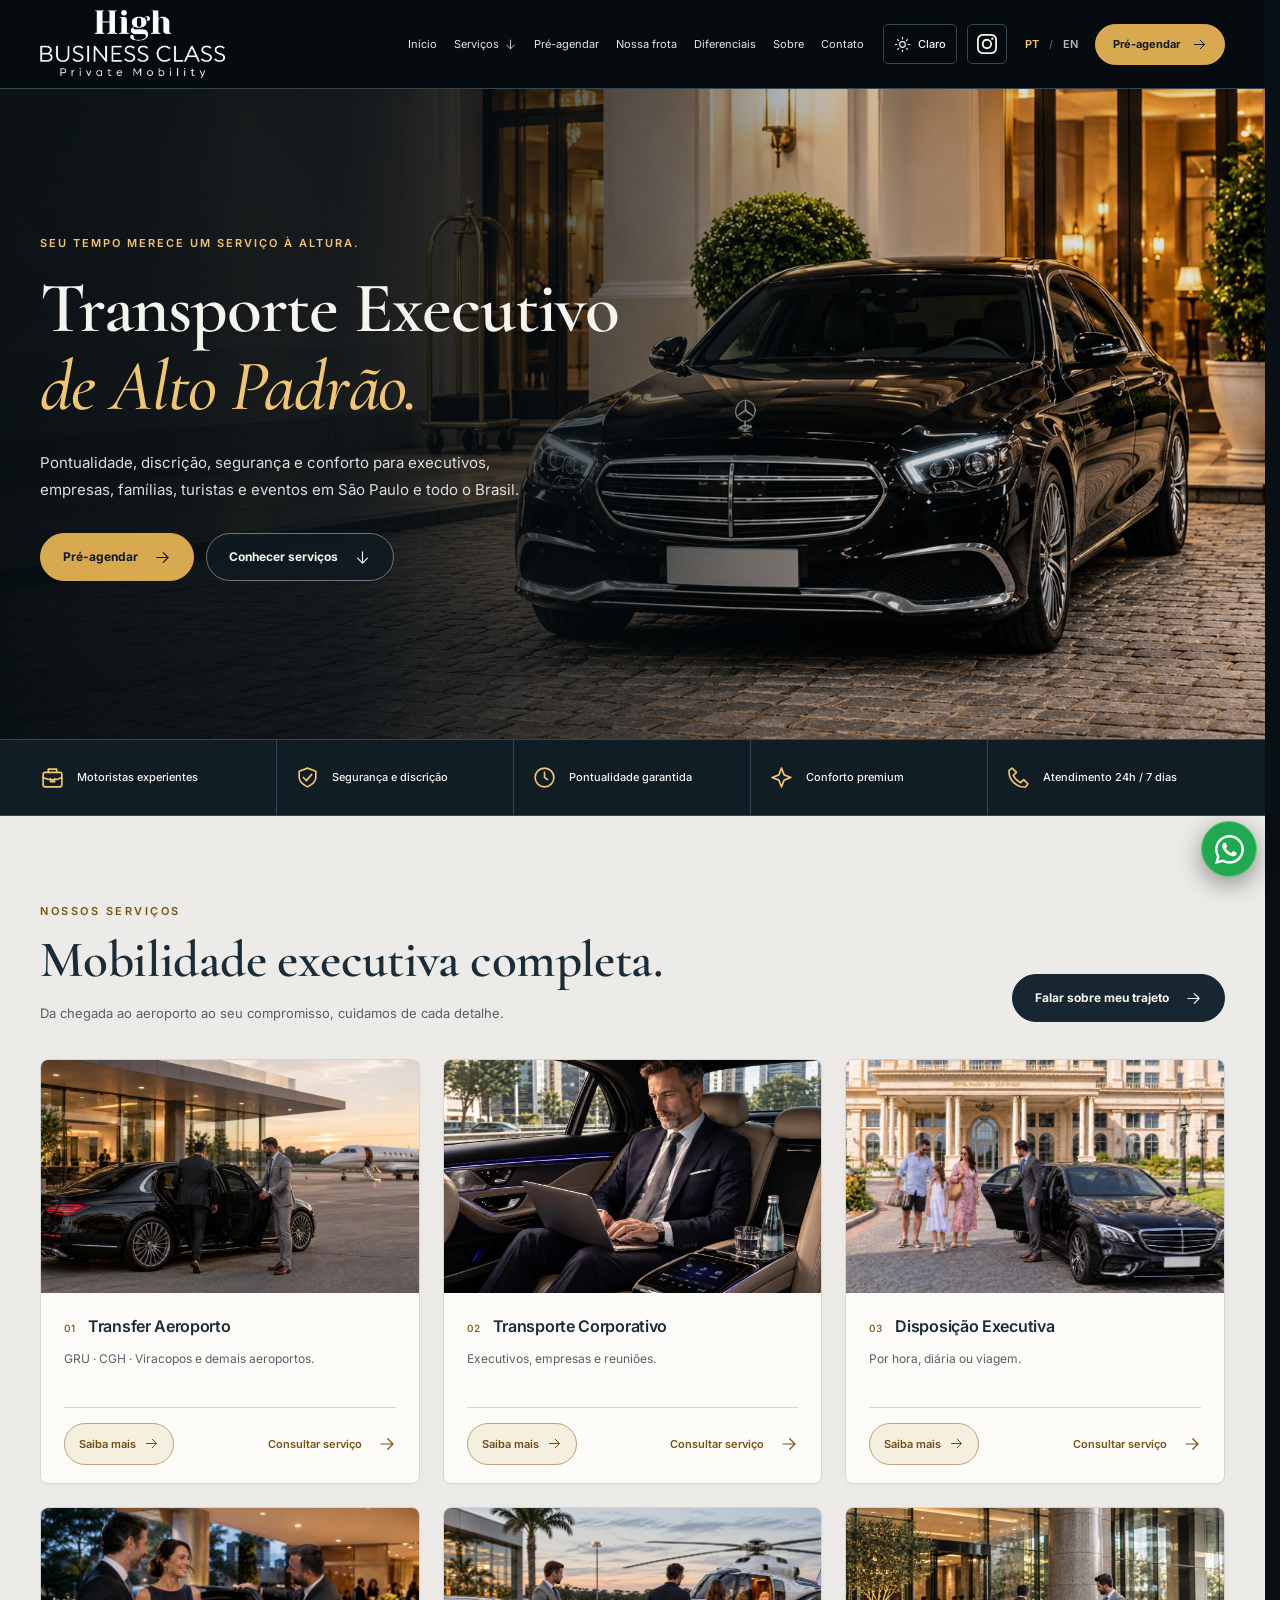
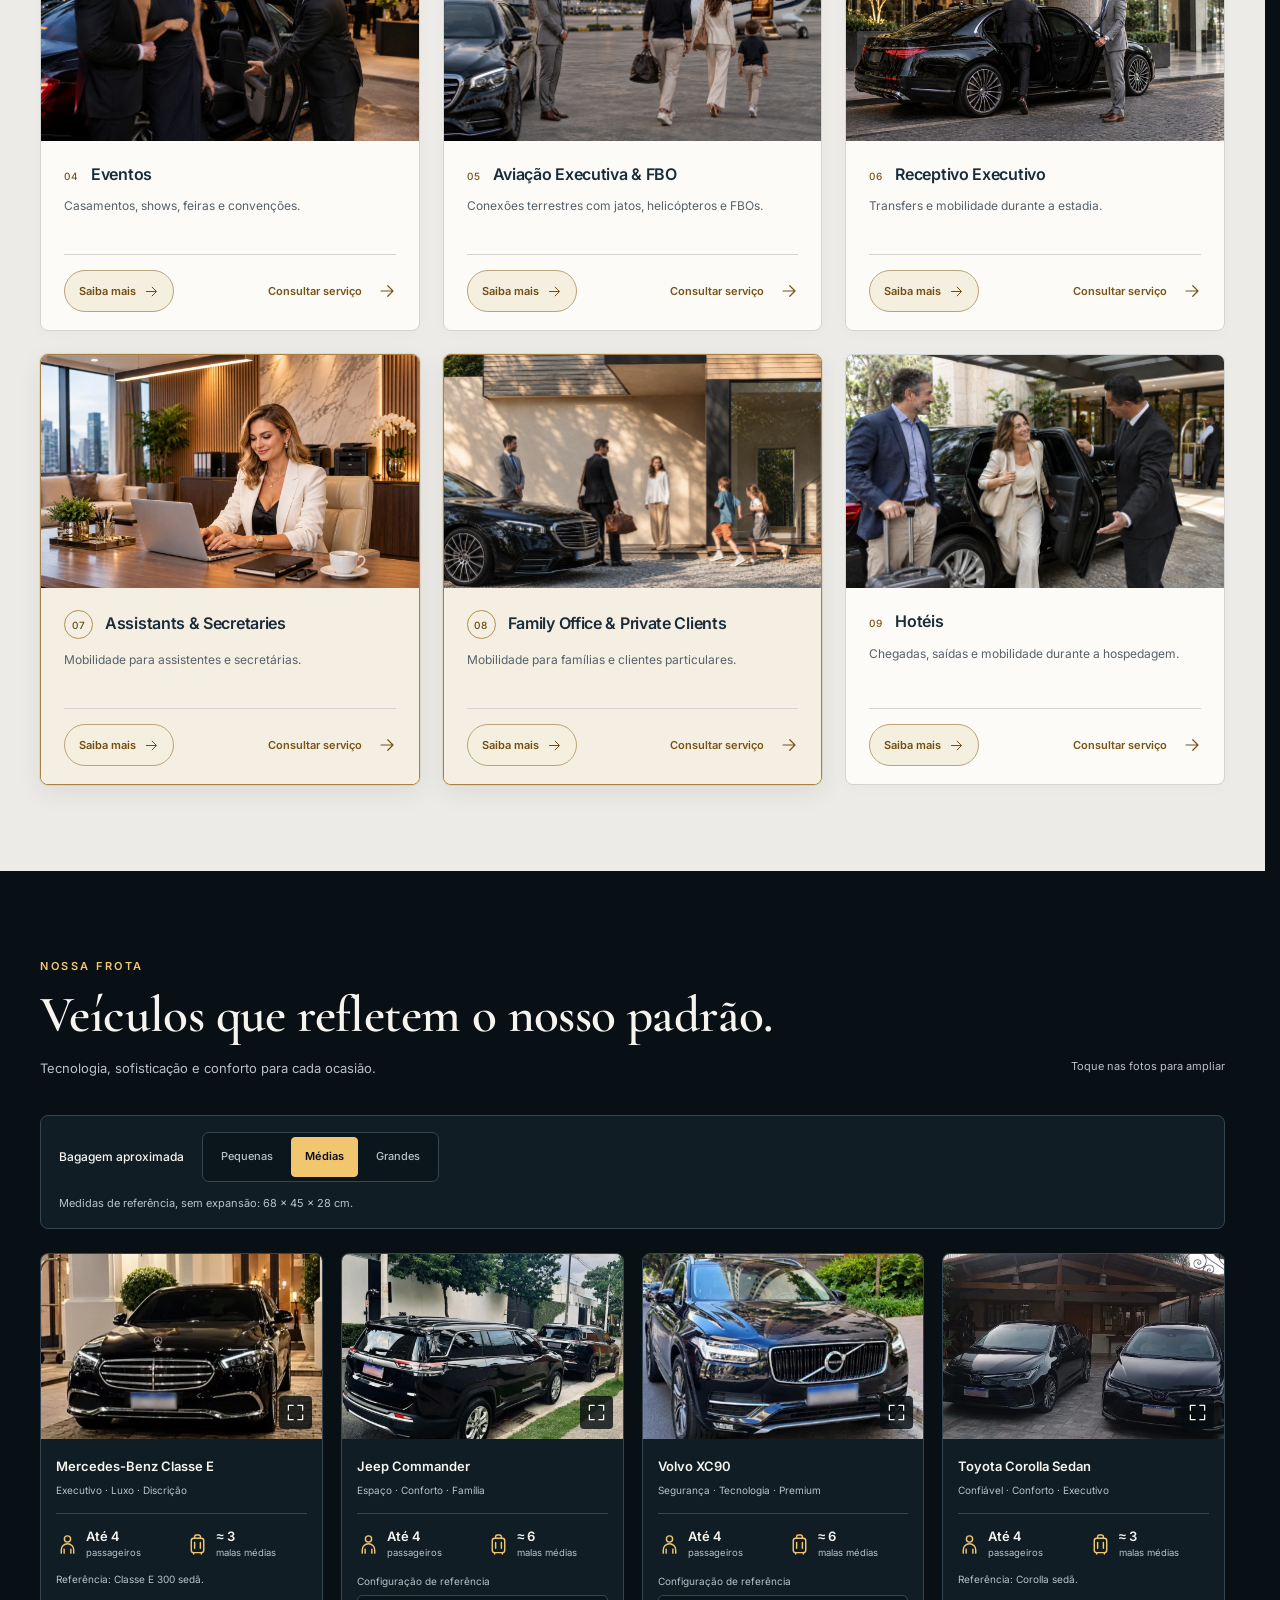
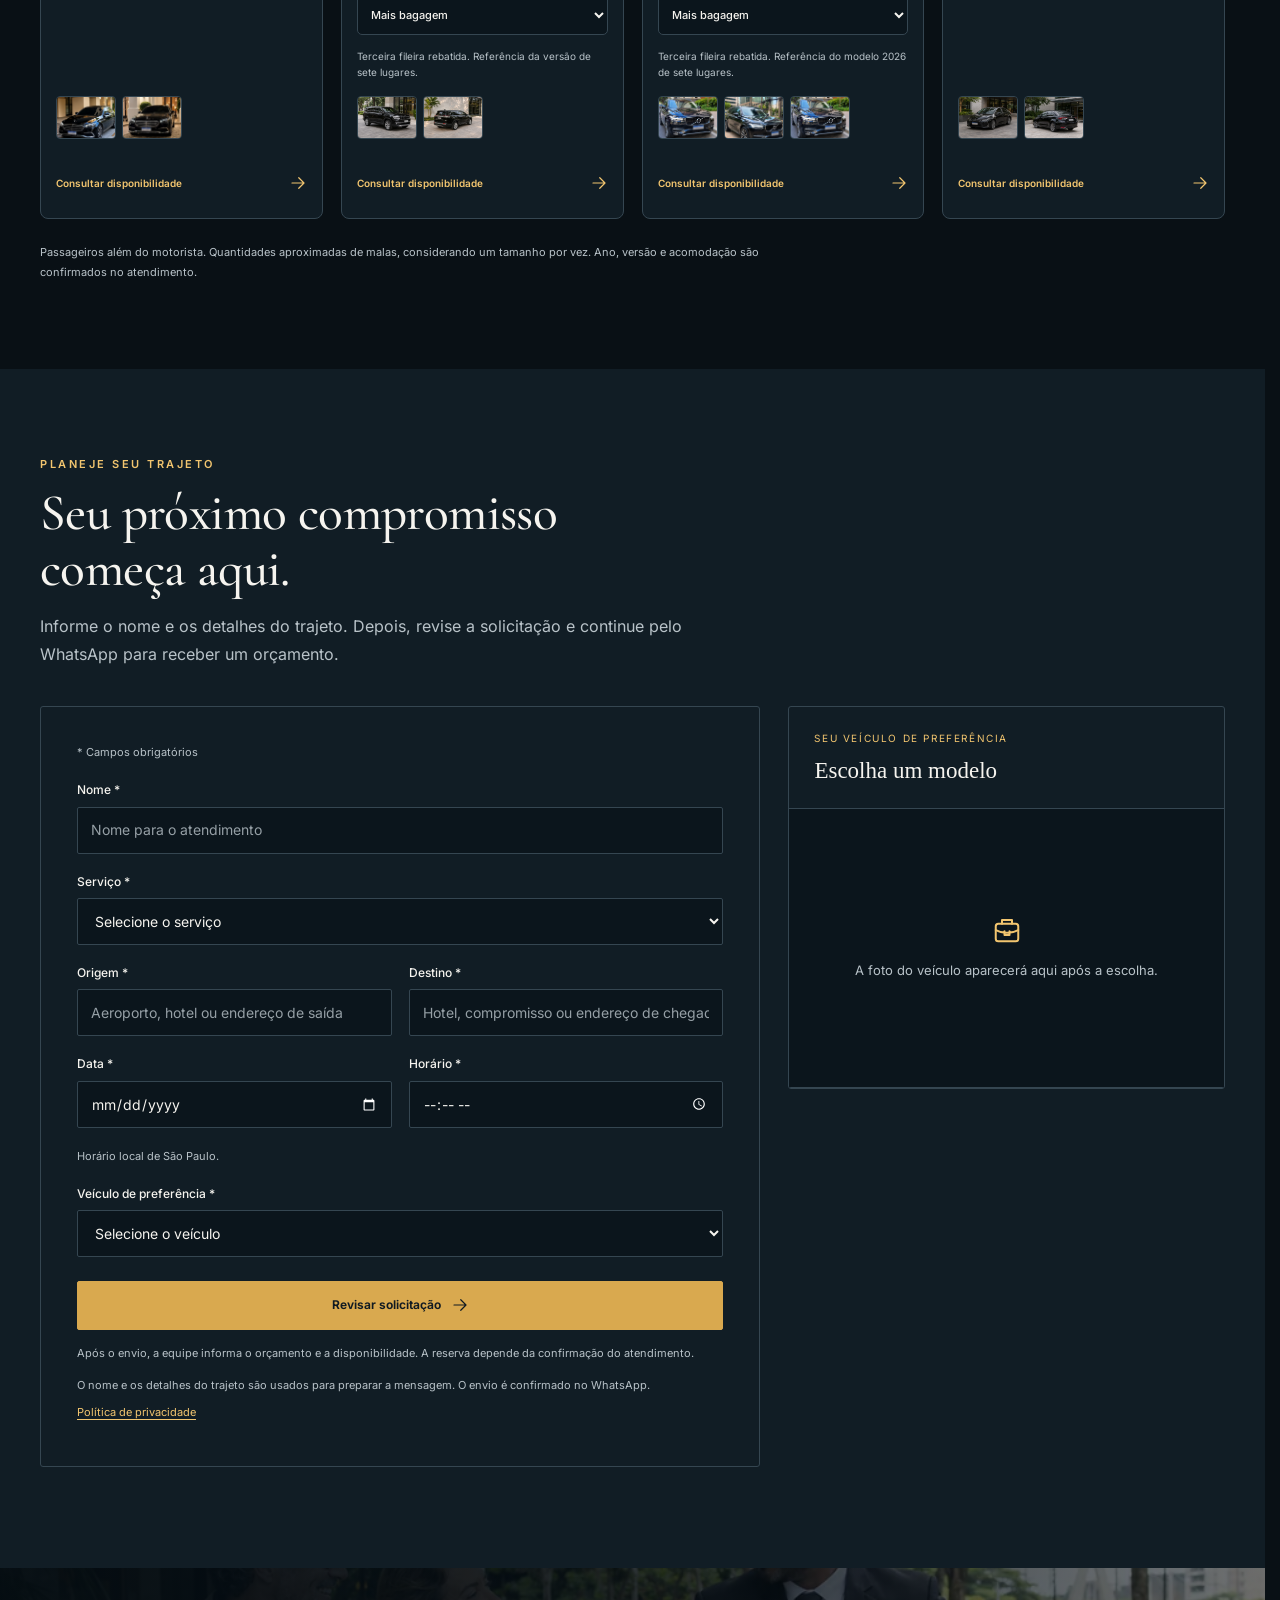
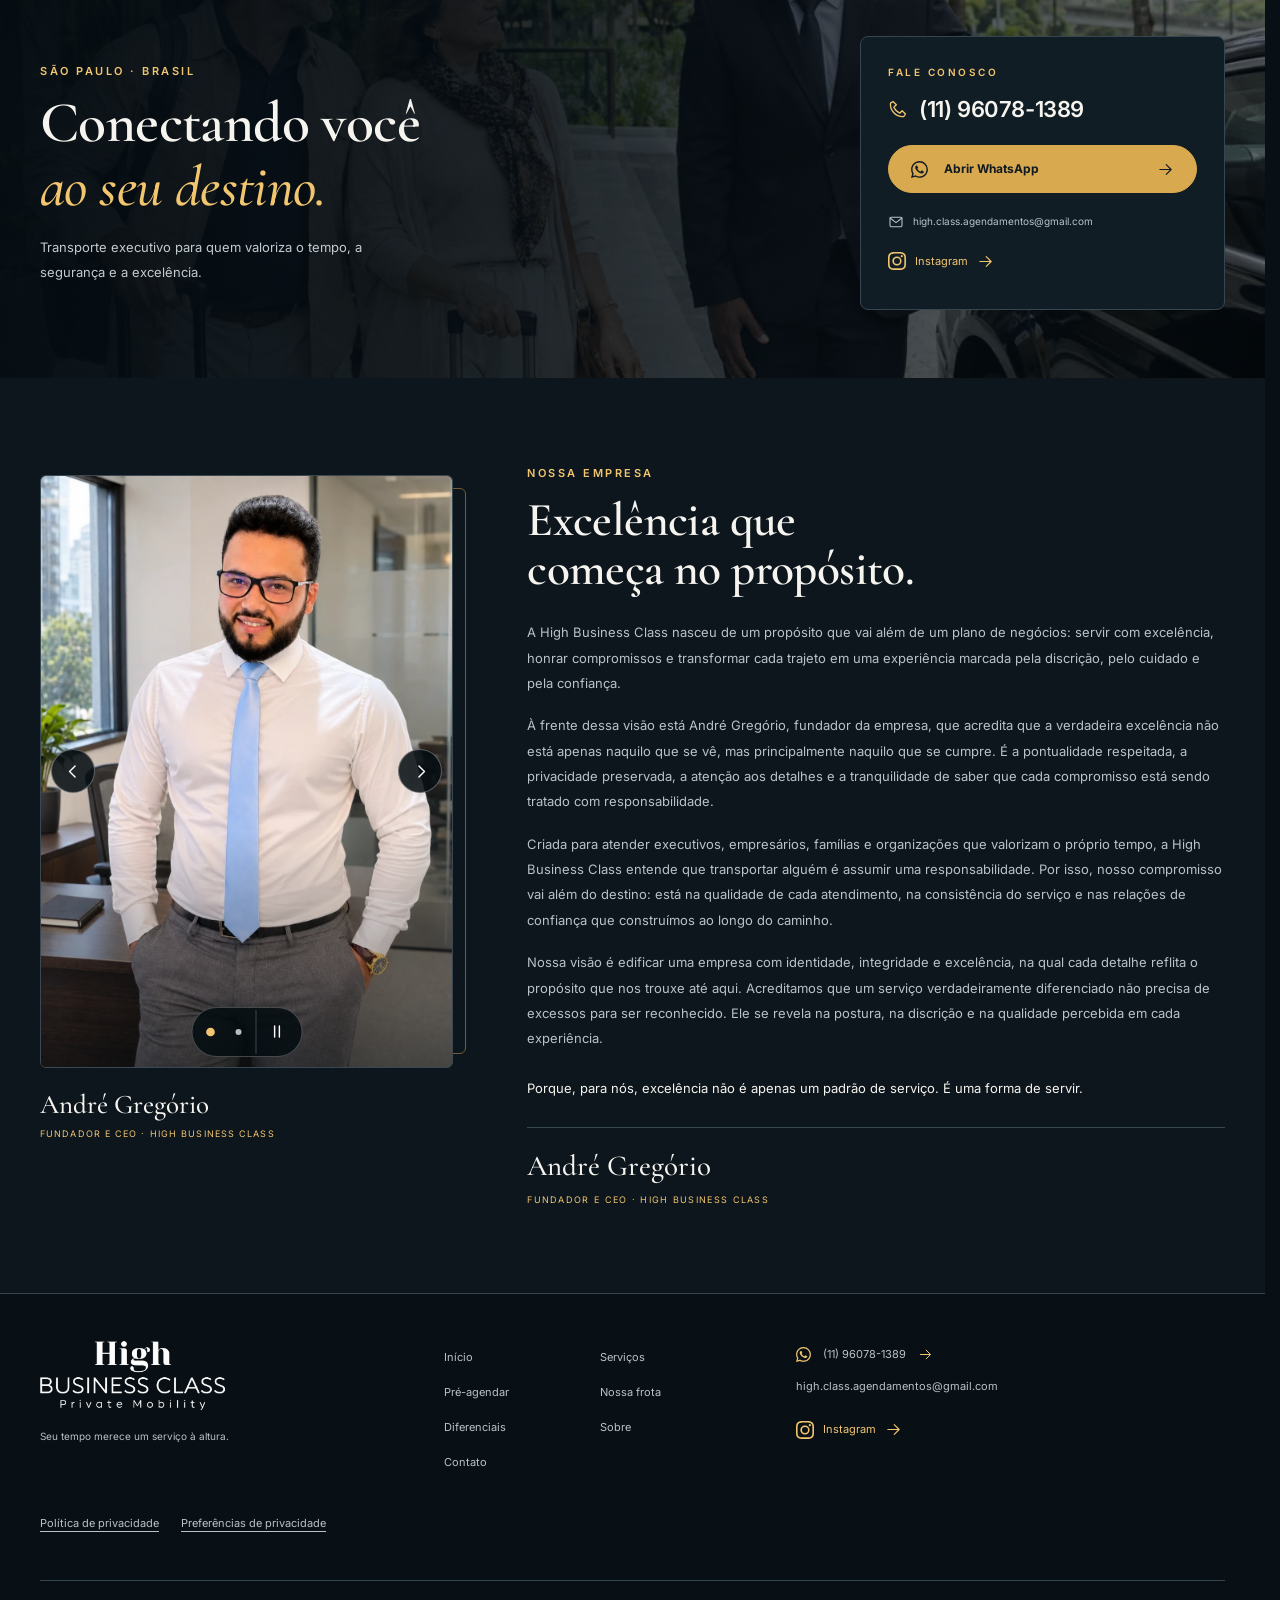
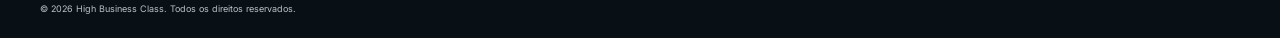
==== commit 68e44195: "Atualiza textos de aviação e imagens dos serviços" ====
--- a/versoes/evolucao/index.html
+++ b/versoes/evolucao/index.html
@@ -27,7 +27,7 @@
 <header class="site-header"><div class="wrap header-inner"><a href="#inicio" class="brand" aria-label="High Business Class — início" data-i18n-aria="copy" data-en-aria="High Business Class — home"><img class="logo" src="assets/logo-transparente.png" alt="High Business Class" width="1347" height="686"></a><nav id="site-nav" class="links" aria-label="Navegação principal" data-i18n-aria="copy" data-en-aria="Main navigation"><a href="#inicio"><span data-i18n="copy" data-en="Home" >Início</span></a><details class="nav-services" id="nav-services"><summary><span data-i18n="copy" data-en="Services">Serviços</span><svg class="icon nav-services-chevron" aria-hidden="true" focusable="false"><use href="#i-down"/></svg></summary><div class="nav-services-menu"><a class="nav-services-all" href="#servicos"><span data-i18n="copy" data-en="All services">Todos os serviços</span></a><a href="#servico-assistants" data-service-open="assistants" aria-controls="service-dialog-assistants" aria-haspopup="dialog"><span class="nav-service-number" aria-hidden="true">07</span><span>Assistants &amp; Secretaries</span></a><a href="#servico-familyoffice" data-service-open="familyoffice" aria-controls="service-dialog-familyoffice" aria-haspopup="dialog"><span class="nav-service-number" aria-hidden="true">08</span><span>Family Office &amp; Private Clients</span></a></div></details><a href="#pre-agendamento"><span data-i18n="copy" data-en="Pre-booking">Pré-agendar</span></a><a href="#frota"><span data-i18n="copy" data-en="Our fleet" >Nossa frota</span></a><a href="#diferenciais"><span data-i18n="copy" data-en="Why HBC" >Diferenciais</span></a><a href="#sobre"><span data-i18n="copy" data-en="About" >Sobre</span></a><a href="#contato"><span data-i18n="copy" data-en="Contact" >Contato</span></a></nav><div class="header-actions"><button id="theme-toggle" class="theme-toggle" type="button" aria-label="Ativar tema claro" disabled><svg class="icon theme-sun" viewBox="0 0 24 24" aria-hidden="true"><circle cx="12" cy="12" r="4"/><path d="M12 2v2m0 16v2M2 12h2m16 0h2M5 5l1.5 1.5m11 11L19 19M5 19l1.5-1.5m11-11L19 5"/></svg><svg class="icon theme-moon" viewBox="0 0 24 24" aria-hidden="true"><path d="M20.8 13.4A9 9 0 0 1 10.6 3.2 9 9 0 1 0 20.8 13.4Z"/></svg><span data-theme-label>Claro</span></button><a class="header-instagram" data-instagram data-position="header" href="https://www.instagram.com/high.class.business/" target="_blank" rel="noopener noreferrer" aria-label="Instagram da High Business Class"><svg class="icon icon-brand" viewBox="0 0 16 16" aria-hidden="true" focusable="false"><use href="#i-instagram"/></svg></a><div class="language" role="group" aria-label="Idioma" data-i18n-aria="copy" data-en-aria="Language"><button type="button" class="lang-btn active" data-lang="pt" aria-pressed="true" lang="pt-BR">PT</button><span aria-hidden="true">/</span><button type="button" class="lang-btn" data-lang="en" aria-pressed="false" lang="en">EN</button></div><a class="btn gold header-quote" data-position="header" href="#pre-agendamento" ><span data-i18n="copy" data-en="Pre-book" >Pré-agendar</span><svg class="icon" aria-hidden="true" focusable="false"><use href="#i-arrow"/></svg></a><button id="menu-toggle" class="menu-toggle" type="button" aria-controls="site-nav" aria-expanded="false" aria-label="Abrir menu"><svg class="icon" aria-hidden="true" focusable="false"><use href="#i-menu"/></svg></button></div></div></header>
 <main id="conteudo"><section class="hero" id="inicio" aria-labelledby="hero-title"><img class="hero-photo" src="assets/hero-carro-hd.webp" alt="Mercedes-Benz Classe E em frente à entrada de um hotel" data-i18n-alt="Copy" data-en-alt="Mercedes-Benz E-Class outside a hotel entrance" width="1672" height="941" fetchpriority="high"><div class="wrap hero-wrap"><div class="hero-content"><p data-i18n="copy" data-en="Your time deserves a service to match." class="eyebrow">Seu tempo merece um serviço à altura.</p><h1 id="hero-title"><span data-i18n="copy" data-en="Executive Chauffeur Service" >Transporte Executivo</span><em class="gold-text"><span data-i18n="copy" data-en="of Distinction." >de Alto Padrão.</span></em></h1><p data-i18n="copy" data-en="Punctuality, discretion, safety and comfort for executives, companies, families, visitors and events in São Paulo and throughout Brazil." class="hero-description">Pontualidade, discrição, segurança e conforto para executivos, empresas, famílias, turistas e eventos em São Paulo e todo o Brasil.</p><div class="hero-actions"><a class="btn gold" data-position="hero" href="#pre-agendamento" ><span data-i18n="copy" data-en="Plan my journey" >Pré-agendar</span><svg class="icon" aria-hidden="true" focusable="false"><use href="#i-arrow"/></svg></a><a class="btn dark" href="#servicos"><span data-i18n="copy" data-en="Explore services" >Conhecer serviços</span><svg class="icon" aria-hidden="true" focusable="false"><use href="#i-down"/></svg></a></div></div></div></section>
 <div class="featurebar" id="diferenciais"><div class="wrap features"><div class="feature"><svg class="icon" aria-hidden="true" focusable="false"><use href="#i-case"/></svg><span data-i18n="copy" data-en="Experienced chauffeurs" >Motoristas experientes</span></div><div class="feature"><svg class="icon" aria-hidden="true" focusable="false"><use href="#i-shield"/></svg><span data-i18n="copy" data-en="Safety &amp; discretion" >Segurança e discrição</span></div><div class="feature"><svg class="icon" aria-hidden="true" focusable="false"><use href="#i-clock"/></svg><span data-i18n="copy" data-en="Guaranteed punctuality" >Pontualidade garantida</span></div><div class="feature"><svg class="icon" aria-hidden="true" focusable="false"><use href="#i-spark"/></svg><span data-i18n="copy" data-en="Premium comfort" >Conforto premium</span></div><div class="feature"><svg class="icon" aria-hidden="true" focusable="false"><use href="#i-phone"/></svg><span data-i18n="copy" data-en="24/7 assistance" >Atendimento 24h / 7 dias</span></div></div></div>
-<section class="services-section" id="servicos" aria-labelledby="services-title"><div class="wrap"><div class="section-top"><div><p data-i18n="copy" data-en="Our services" class="kicker">Nossos serviços</p><h2 data-i18n="copy" data-en="Complete executive mobility." id="services-title">Mobilidade executiva completa.</h2><p data-i18n="copy" data-en="From airport arrival to your business engagement, we take care of every detail." class="section-description">Da chegada ao aeroporto ao seu compromisso, cuidamos de cada detalhe.</p></div><a class="btn dark" data-position="services_intro" href="#pre-agendamento" ><span data-i18n="copy" data-en="Discuss my journey" >Falar sobre meu trajeto</span><svg class="icon" aria-hidden="true" focusable="false"><use href="#i-arrow"/></svg></a></div><div class="service-grid service-grid--expanded"><article class="service" id="servico-aeroporto"><div class="service-img" data-carousel="aeroporto" data-carousel-label="Transfer aeroporto" data-carousel-label-en="Airport transfers"><img src="assets/novas/transferofc001.webp" width="1280" height="720" alt="Motorista recebe passageiro junto a um sedã em terminal de aviação executiva" data-i18n-alt="copy" data-en-alt="Chauffeur welcoming a passenger beside a sedan at an executive aviation terminal" loading="lazy" decoding="async"></div><div class="service-body"><div class="service-title"><span class="service-index" aria-hidden="true">01</span><h3 data-i18n="copy" data-en="Airport Transfers" >Transfer Aeroporto</h3></div><p data-i18n="copy" data-en="GRU · CGH · Viracopos and other airports." >GRU · CGH · Viracopos e demais aeroportos.</p><div class="service-actions"><button class="service-more" type="button" data-service-open="aeroporto" aria-controls="service-dialog-aeroporto" aria-haspopup="dialog" aria-label="Saiba mais sobre Transfer aeroporto" data-i18n-aria="copy" data-en-aria="Learn more about Airport transfer" hidden><span data-i18n="copy" data-en="Learn more">Saiba mais</span><svg class="icon" aria-hidden="true" focusable="false"><use href="#i-arrow"/></svg></button><a class="text-link" data-position="service" data-service="aeroporto" href="#pre-agendamento"  data-booking-service="aeroporto"><span data-i18n="copy" data-en="Enquire about this service" >Consultar serviço</span><svg class="icon" aria-hidden="true" focusable="false"><use href="#i-arrow"/></svg></a></div></div></article><article class="service" id="servico-corporativo"><div class="service-img" data-carousel="corporativo" data-carousel-label="Transporte corporativo" data-carousel-label-en="Corporate transportation"><img src="assets/novas/corporativoofc001.webp" width="1280" height="945" alt="Passageiro de terno usa notebook no banco traseiro de um veículo executivo" data-i18n-alt="copy" data-en-alt="Passenger in a suit using a laptop in the rear seat of an executive vehicle" loading="lazy" decoding="async"></div><div class="service-body"><div class="service-title"><span class="service-index" aria-hidden="true">02</span><h3 data-i18n="copy" data-en="Corporate Transportation" >Transporte Corporativo</h3></div><p data-i18n="copy" data-en="Executives, companies and meetings." >Executivos, empresas e reuniões.</p><div class="service-actions"><button class="service-more" type="button" data-service-open="corporativo" aria-controls="service-dialog-corporativo" aria-haspopup="dialog" aria-label="Saiba mais sobre Transporte corporativo" data-i18n-aria="copy" data-en-aria="Learn more about Corporate transportation" hidden><span data-i18n="copy" data-en="Learn more">Saiba mais</span><svg class="icon" aria-hidden="true" focusable="false"><use href="#i-arrow"/></svg></button><a class="text-link" data-position="service" data-service="corporativo" href="#pre-agendamento"  data-booking-service="corporativo"><span data-i18n="copy" data-en="Enquire about this service" >Consultar serviço</span><svg class="icon" aria-hidden="true" focusable="false"><use href="#i-arrow"/></svg></a></div></div></article><article class="service" id="servico-disposicao"><div class="service-img" data-carousel="disposicao" data-carousel-label="Disposição executiva" data-carousel-label-en="Chauffeur at disposal"><img src="assets/novas/disposicao01.webp" width="1591" height="989" alt="Motorista recebe uma família junto a um sedã executivo na entrada de um hotel" data-i18n-alt="Copy" data-en-alt="Chauffeur welcoming a family beside an executive sedan at a hotel entrance" loading="lazy" decoding="async"></div><div class="service-body"><div class="service-title"><span class="service-index" aria-hidden="true">03</span><h3 data-i18n="copy" data-en="Chauffeur at Disposal" >Disposição Executiva</h3></div><p data-i18n="copy" data-en="Hourly, daily or trip-based service." >Por hora, diária ou viagem.</p><div class="service-actions"><button class="service-more" type="button" data-service-open="disposicao" aria-controls="service-dialog-disposicao" aria-haspopup="dialog" aria-label="Saiba mais sobre Motorista à disposição" data-i18n-aria="copy" data-en-aria="Learn more about Private chauffeur" hidden><span data-i18n="copy" data-en="Learn more">Saiba mais</span><svg class="icon" aria-hidden="true" focusable="false"><use href="#i-arrow"/></svg></button><a class="text-link" data-position="service" data-service="disposicao" href="#pre-agendamento"  data-booking-service="disposicao"><span data-i18n="copy" data-en="Enquire about this service" >Consultar serviço</span><svg class="icon" aria-hidden="true" focusable="false"><use href="#i-arrow"/></svg></a></div></div></article><article class="service" id="servico-eventos"><div class="service-img" data-carousel="eventos" data-carousel-label="Eventos" data-carousel-label-en="Events"><img src="assets/novas/eventos-experiencia-v2.webp" alt="Motorista recebe um casal junto ao carro na chegada a um evento" data-i18n-alt="copy" data-en-alt="Chauffeur welcoming a couple beside the car on arrival at an event" loading="lazy" decoding="async" width="1536" height="1024"></div><div class="service-body"><div class="service-title"><span class="service-index" aria-hidden="true">04</span><h3 data-i18n="copy" data-en="Events" >Eventos</h3></div><p data-i18n="copy" data-en="Weddings, concerts, trade shows and conventions." >Casamentos, shows, feiras e convenções.</p><div class="service-actions"><button class="service-more" type="button" data-service-open="eventos" aria-controls="service-dialog-eventos" aria-haspopup="dialog" aria-label="Saiba mais sobre Transporte para eventos" data-i18n-aria="copy" data-en-aria="Learn more about Event transportation" hidden><span data-i18n="copy" data-en="Learn more">Saiba mais</span><svg class="icon" aria-hidden="true" focusable="false"><use href="#i-arrow"/></svg></button><a class="text-link" data-position="service" data-service="eventos" href="#pre-agendamento"  data-booking-service="eventos"><span data-i18n="copy" data-en="Enquire about this service" >Consultar serviço</span><svg class="icon" aria-hidden="true" focusable="false"><use href="#i-arrow"/></svg></a></div></div></article><article class="service" id="servico-aviacao"><div class="service-img" data-carousel="aviacao" data-carousel-label="Aviação Executiva &amp; FBO" data-carousel-label-en="EXECUTIVE AVIATION &amp; FBO"><img src="assets/novas/aviacao-executiva-fbo-v2.webp" alt="Motorista recebe passageira junto a um sedã em FBO, com jato e helicóptero ao fundo" data-i18n-alt="copy" data-en-alt="Chauffeur welcoming a passenger beside a sedan at an FBO, with a jet and helicopter in the background" loading="lazy" decoding="async" width="1536" height="1024"></div><div class="service-body"><div class="service-title"><span class="service-index" aria-hidden="true">05</span><h3 data-i18n="copy" data-en="EXECUTIVE AVIATION &amp; FBO">Aviação Executiva &amp; FBO</h3></div><p data-i18n="copy" data-en="Ground transfers for jets, helicopters and FBOs.">Conexões terrestres com jatos, helicópteros e FBOs.</p><div class="service-actions"><button class="service-more" type="button" data-service-open="aviacao" aria-controls="service-dialog-aviacao" aria-haspopup="dialog" aria-label="Saiba mais sobre Aviação Executiva &amp; FBO" data-i18n-aria="copy" data-en-aria="Learn more about EXECUTIVE AVIATION &amp; FBO" hidden><span data-i18n="copy" data-en="Learn more">Saiba mais</span><svg class="icon" aria-hidden="true" focusable="false"><use href="#i-arrow"/></svg></button><a class="text-link" data-position="service" data-service="aviacao" href="#pre-agendamento" data-booking-service="aviacao"><span data-i18n="copy" data-en="Enquire about this service">Consultar serviço</span><svg class="icon" aria-hidden="true" focusable="false"><use href="#i-arrow"/></svg></a></div></div></article><article class="service" id="servico-receptivo"><div class="service-img" data-carousel="receptivo" data-carousel-label="Receptivo Executivo" data-carousel-label-en="Executive Meet &amp; Greet"><img src="assets/novas/receptivoexecutivoofc001.webp" width="1280" height="960" alt="Motorista segura a porta de um sedã executivo para um passageiro diante de um edifício" data-i18n-alt="copy" data-en-alt="Chauffeur holding the door of an executive sedan for a passenger outside a building" loading="lazy" decoding="async"></div><div class="service-body"><div class="service-title"><span class="service-index" aria-hidden="true">06</span><h3 data-i18n="copy" data-en="Executive Meet &amp; Greet">Receptivo Executivo</h3></div><p data-i18n="copy" data-en="Transfers and transportation throughout your stay.">Transfers e mobilidade durante a estadia.</p><div class="service-actions"><button class="service-more" type="button" data-service-open="receptivo" aria-controls="service-dialog-receptivo" aria-haspopup="dialog" aria-label="Saiba mais sobre Receptivo Executivo" data-i18n-aria="copy" data-en-aria="Learn more about Executive Meet &amp; Greet" hidden><span data-i18n="copy" data-en="Learn more">Saiba mais</span><svg class="icon" aria-hidden="true" focusable="false"><use href="#i-arrow"/></svg></button><a class="text-link" data-position="service" data-service="receptivo" href="#pre-agendamento" data-booking-service="receptivo"><span data-i18n="copy" data-en="Enquire about this service">Consultar serviço</span><svg class="icon" aria-hidden="true" focusable="false"><use href="#i-arrow"/></svg></a></div></div></article><article class="service service--featured" id="servico-assistants"><div class="service-img" data-carousel="assistants" data-carousel-label="Assistants &amp; Secretaries" data-carousel-label-en="Assistants &amp; Secretaries"><img src="assets/novas/assitantssecretariesofc001.webp" width="1280" height="842" alt="Mulher de blazer claro usando notebook em uma mesa de escritório" data-i18n-alt="copy" data-en-alt="Woman in a light blazer using a laptop at an office desk" loading="lazy" decoding="async"></div><div class="service-body"><div class="service-title"><span class="service-index" aria-hidden="true">07</span><h3 data-i18n="copy" data-en="Assistants &amp; Secretaries">Assistants &amp; Secretaries</h3></div><p data-i18n="copy" data-en="Transportation support for assistants and secretaries.">Mobilidade para assistentes e secretárias.</p><div class="service-actions"><button class="service-more" type="button" data-service-open="assistants" aria-controls="service-dialog-assistants" aria-haspopup="dialog" aria-label="Saiba mais sobre Assistants &amp; Secretaries" data-i18n-aria="copy" data-en-aria="Learn more about Assistants &amp; Secretaries" hidden><span data-i18n="copy" data-en="Learn more">Saiba mais</span><svg class="icon" aria-hidden="true" focusable="false"><use href="#i-arrow"/></svg></button><a class="text-link" data-position="service" data-service="assistants" href="#pre-agendamento" data-booking-service="assistants"><span data-i18n="copy" data-en="Enquire about this service">Consultar serviço</span><svg class="icon" aria-hidden="true" focusable="false"><use href="#i-arrow"/></svg></a></div></div></article><article class="service service--featured" id="servico-familyoffice"><div class="service-img" data-carousel="familyoffice" data-carousel-label="Family Office &amp; Private Clients" data-carousel-label-en="Family Office &amp; Private Clients"><img src="assets/novas/FAMILYOFFICE_PRIVATECLIENTS.webp" width="1024" height="597" alt="Família com duas crianças junto a um sedã preto na entrada de uma residência" data-i18n-alt="copy" data-en-alt="Family with two children beside a black sedan outside a residence" loading="lazy" decoding="async"></div><div class="service-body"><div class="service-title"><span class="service-index" aria-hidden="true">08</span><h3 data-i18n="copy" data-en="Family Office &amp; Private Clients">Family Office &amp; Private Clients</h3></div><p data-i18n="copy" data-en="Transportation for families and private clients.">Mobilidade para famílias e clientes particulares.</p><div class="service-actions"><button class="service-more" type="button" data-service-open="familyoffice" aria-controls="service-dialog-familyoffice" aria-haspopup="dialog" aria-label="Saiba mais sobre Family Office &amp; Private Clients" data-i18n-aria="copy" data-en-aria="Learn more about Family Office &amp; Private Clients" hidden><span data-i18n="copy" data-en="Learn more">Saiba mais</span><svg class="icon" aria-hidden="true" focusable="false"><use href="#i-arrow"/></svg></button><a class="text-link" data-position="service" data-service="familyoffice" href="#pre-agendamento" data-booking-service="familyoffice"><span data-i18n="copy" data-en="Enquire about this service">Consultar serviço</span><svg class="icon" aria-hidden="true" focusable="false"><use href="#i-arrow"/></svg></a></div></div></article><article class="service" id="servico-hoteis"><div class="service-img" data-carousel="hoteis" data-carousel-label="Hotéis" data-carousel-label-en="Hotels"><img src="assets/novas/hoteis-experiencia-v2.webp" alt="Motorista auxilia um casal na chegada de carro a um hotel" data-i18n-alt="copy" data-en-alt="Chauffeur assisting a couple arriving by car at a hotel" loading="lazy" decoding="async" width="1536" height="1024"></div><div class="service-body"><div class="service-title"><span class="service-index" aria-hidden="true">09</span><h3 data-i18n="copy" data-en="Hotels">Hotéis</h3></div><p data-i18n="copy" data-en="Arrivals, departures and transportation during your stay.">Chegadas, saídas e mobilidade durante a hospedagem.</p><div class="service-actions"><button class="service-more" type="button" data-service-open="hoteis" aria-controls="service-dialog-hoteis" aria-haspopup="dialog" aria-label="Saiba mais sobre Hotéis" data-i18n-aria="copy" data-en-aria="Learn more about Hotels" hidden><span data-i18n="copy" data-en="Learn more">Saiba mais</span><svg class="icon" aria-hidden="true" focusable="false"><use href="#i-arrow"/></svg></button><a class="text-link" data-position="service" data-service="hoteis" href="#pre-agendamento" data-booking-service="hoteis"><span data-i18n="copy" data-en="Enquire about this service">Consultar serviço</span><svg class="icon" aria-hidden="true" focusable="false"><use href="#i-arrow"/></svg></a></div></div></article></div></div></section>
+<section class="services-section" id="servicos" aria-labelledby="services-title"><div class="wrap"><div class="section-top"><div><p data-i18n="copy" data-en="Our services" class="kicker">Nossos serviços</p><h2 data-i18n="copy" data-en="Complete executive mobility." id="services-title">Mobilidade executiva completa.</h2><p data-i18n="copy" data-en="From airport arrival to your business engagement, we take care of every detail." class="section-description">Da chegada ao aeroporto ao seu compromisso, cuidamos de cada detalhe.</p></div><a class="btn dark" data-position="services_intro" href="#pre-agendamento" ><span data-i18n="copy" data-en="Discuss my journey" >Falar sobre meu trajeto</span><svg class="icon" aria-hidden="true" focusable="false"><use href="#i-arrow"/></svg></a></div><div class="service-grid service-grid--expanded"><article class="service" id="servico-aeroporto"><div class="service-img" data-carousel="aeroporto" data-carousel-label="Transfer aeroporto" data-carousel-label-en="Airport transfers"><img src="assets/novas/transferofc001.webp" width="1280" height="720" alt="Motorista recebe passageiro junto a um sedã em terminal de aviação executiva" data-i18n-alt="copy" data-en-alt="Chauffeur welcoming a passenger beside a sedan at an executive aviation terminal" loading="lazy" decoding="async"></div><div class="service-body"><div class="service-title"><span class="service-index" aria-hidden="true">01</span><h3 data-i18n="copy" data-en="Airport Transfers" >Transfer Aeroporto</h3></div><p data-i18n="copy" data-en="GRU · CGH · Viracopos and other airports." >GRU · CGH · Viracopos e demais aeroportos.</p><div class="service-actions"><button class="service-more" type="button" data-service-open="aeroporto" aria-controls="service-dialog-aeroporto" aria-haspopup="dialog" aria-label="Saiba mais sobre Transfer aeroporto" data-i18n-aria="copy" data-en-aria="Learn more about Airport transfer" hidden><span data-i18n="copy" data-en="Learn more">Saiba mais</span><svg class="icon" aria-hidden="true" focusable="false"><use href="#i-arrow"/></svg></button><a class="text-link" data-position="service" data-service="aeroporto" href="#pre-agendamento"  data-booking-service="aeroporto"><span data-i18n="copy" data-en="Enquire about this service" >Consultar serviço</span><svg class="icon" aria-hidden="true" focusable="false"><use href="#i-arrow"/></svg></a></div></div></article><article class="service" id="servico-corporativo"><div class="service-img" data-carousel="corporativo" data-carousel-label="Transporte corporativo" data-carousel-label-en="Corporate transportation"><img src="assets/novas/corporativoofc001.webp" width="1280" height="945" alt="Passageiro de terno usa notebook no banco traseiro de um veículo executivo" data-i18n-alt="copy" data-en-alt="Passenger in a suit using a laptop in the rear seat of an executive vehicle" loading="lazy" decoding="async"></div><div class="service-body"><div class="service-title"><span class="service-index" aria-hidden="true">02</span><h3 data-i18n="copy" data-en="Corporate Transportation" >Transporte Corporativo</h3></div><p data-i18n="copy" data-en="Executives, companies and meetings." >Executivos, empresas e reuniões.</p><div class="service-actions"><button class="service-more" type="button" data-service-open="corporativo" aria-controls="service-dialog-corporativo" aria-haspopup="dialog" aria-label="Saiba mais sobre Transporte corporativo" data-i18n-aria="copy" data-en-aria="Learn more about Corporate transportation" hidden><span data-i18n="copy" data-en="Learn more">Saiba mais</span><svg class="icon" aria-hidden="true" focusable="false"><use href="#i-arrow"/></svg></button><a class="text-link" data-position="service" data-service="corporativo" href="#pre-agendamento"  data-booking-service="corporativo"><span data-i18n="copy" data-en="Enquire about this service" >Consultar serviço</span><svg class="icon" aria-hidden="true" focusable="false"><use href="#i-arrow"/></svg></a></div></div></article><article class="service" id="servico-disposicao"><div class="service-img" data-carousel="disposicao" data-carousel-label="Disposição executiva" data-carousel-label-en="Chauffeur at disposal"><img src="assets/novas/disposicao01.webp" width="1591" height="989" alt="Motorista recebe uma família junto a um sedã executivo na entrada de um hotel" data-i18n-alt="Copy" data-en-alt="Chauffeur welcoming a family beside an executive sedan at a hotel entrance" loading="lazy" decoding="async"></div><div class="service-body"><div class="service-title"><span class="service-index" aria-hidden="true">03</span><h3 data-i18n="copy" data-en="Chauffeur at Disposal" >Disposição Executiva</h3></div><p data-i18n="copy" data-en="Hourly, daily or trip-based service." >Por hora, diária ou viagem.</p><div class="service-actions"><button class="service-more" type="button" data-service-open="disposicao" aria-controls="service-dialog-disposicao" aria-haspopup="dialog" aria-label="Saiba mais sobre Motorista à disposição" data-i18n-aria="copy" data-en-aria="Learn more about Private chauffeur" hidden><span data-i18n="copy" data-en="Learn more">Saiba mais</span><svg class="icon" aria-hidden="true" focusable="false"><use href="#i-arrow"/></svg></button><a class="text-link" data-position="service" data-service="disposicao" href="#pre-agendamento"  data-booking-service="disposicao"><span data-i18n="copy" data-en="Enquire about this service" >Consultar serviço</span><svg class="icon" aria-hidden="true" focusable="false"><use href="#i-arrow"/></svg></a></div></div></article><article class="service" id="servico-eventos"><div class="service-img" data-carousel="eventos" data-carousel-label="Eventos" data-carousel-label-en="Events"><img src="assets/novas/eventos-experiencia-v2.webp" alt="Motorista recebe um casal junto ao carro na chegada a um evento" data-i18n-alt="copy" data-en-alt="Chauffeur welcoming a couple beside the car on arrival at an event" loading="lazy" decoding="async" width="1536" height="1024"></div><div class="service-body"><div class="service-title"><span class="service-index" aria-hidden="true">04</span><h3 data-i18n="copy" data-en="Events" >Eventos</h3></div><p data-i18n="copy" data-en="Weddings, concerts, trade shows and conventions." >Casamentos, shows, feiras e convenções.</p><div class="service-actions"><button class="service-more" type="button" data-service-open="eventos" aria-controls="service-dialog-eventos" aria-haspopup="dialog" aria-label="Saiba mais sobre Transporte para eventos" data-i18n-aria="copy" data-en-aria="Learn more about Event transportation" hidden><span data-i18n="copy" data-en="Learn more">Saiba mais</span><svg class="icon" aria-hidden="true" focusable="false"><use href="#i-arrow"/></svg></button><a class="text-link" data-position="service" data-service="eventos" href="#pre-agendamento"  data-booking-service="eventos"><span data-i18n="copy" data-en="Enquire about this service" >Consultar serviço</span><svg class="icon" aria-hidden="true" focusable="false"><use href="#i-arrow"/></svg></a></div></div></article><article class="service" id="servico-aviacao"><div class="service-img" data-carousel="aviacao" data-carousel-label="Aviação Executiva &amp; FBO" data-carousel-label-en="Executive aviation &amp; FBO"><img src="assets/novas/aviacao-executiva-fbo-helicoptero-v4.webp" alt="Motorista junto a um sedã executivo acompanha uma família no embarque em helicóptero no FBO ao pôr do sol" data-i18n-alt="copy" data-en-alt="Chauffeur beside an executive sedan as a family approaches a helicopter at an FBO at sunset" loading="lazy" decoding="async" width="1672" height="941"></div><div class="service-body"><div class="service-title"><span class="service-index" aria-hidden="true">05</span><h3 data-i18n="copy" data-en="Executive aviation &amp; FBO">Aviação Executiva &amp; FBO</h3></div><p data-i18n="copy" data-en="Ground transfers for jets, helicopters and FBOs.">Conexões terrestres com jatos, helicópteros e FBOs.</p><div class="service-actions"><button class="service-more" type="button" data-service-open="aviacao" aria-controls="service-dialog-aviacao" aria-haspopup="dialog" aria-label="Saiba mais sobre Aviação Executiva &amp; FBO" data-i18n-aria="copy" data-en-aria="Learn more about Executive aviation &amp; FBO" hidden><span data-i18n="copy" data-en="Learn more">Saiba mais</span><svg class="icon" aria-hidden="true" focusable="false"><use href="#i-arrow"/></svg></button><a class="text-link" data-position="service" data-service="aviacao" href="#pre-agendamento" data-booking-service="aviacao"><span data-i18n="copy" data-en="Enquire about this service">Consultar serviço</span><svg class="icon" aria-hidden="true" focusable="false"><use href="#i-arrow"/></svg></a></div></div></article><article class="service" id="servico-receptivo"><div class="service-img" data-carousel="receptivo" data-carousel-label="Receptivo Executivo" data-carousel-label-en="Executive Meet &amp; Greet"><img src="assets/novas/receptivoexecutivoofc001.webp" width="1280" height="960" alt="Motorista segura a porta de um sedã executivo para um passageiro diante de um edifício" data-i18n-alt="copy" data-en-alt="Chauffeur holding the door of an executive sedan for a passenger outside a building" loading="lazy" decoding="async"></div><div class="service-body"><div class="service-title"><span class="service-index" aria-hidden="true">06</span><h3 data-i18n="copy" data-en="Executive Meet &amp; Greet">Receptivo Executivo</h3></div><p data-i18n="copy" data-en="Transfers and transportation throughout your stay.">Transfers e mobilidade durante a estadia.</p><div class="service-actions"><button class="service-more" type="button" data-service-open="receptivo" aria-controls="service-dialog-receptivo" aria-haspopup="dialog" aria-label="Saiba mais sobre Receptivo Executivo" data-i18n-aria="copy" data-en-aria="Learn more about Executive Meet &amp; Greet" hidden><span data-i18n="copy" data-en="Learn more">Saiba mais</span><svg class="icon" aria-hidden="true" focusable="false"><use href="#i-arrow"/></svg></button><a class="text-link" data-position="service" data-service="receptivo" href="#pre-agendamento" data-booking-service="receptivo"><span data-i18n="copy" data-en="Enquire about this service">Consultar serviço</span><svg class="icon" aria-hidden="true" focusable="false"><use href="#i-arrow"/></svg></a></div></div></article><article class="service service--featured" id="servico-assistants"><div class="service-img" data-carousel="assistants" data-carousel-label="Assistants &amp; Secretaries" data-carousel-label-en="Assistants &amp; Secretaries"><img src="assets/novas/assitantssecretariesofc001.webp" width="1280" height="842" alt="Mulher de blazer claro usando notebook em uma mesa de escritório" data-i18n-alt="copy" data-en-alt="Woman in a light blazer using a laptop at an office desk" loading="lazy" decoding="async"></div><div class="service-body"><div class="service-title"><span class="service-index" aria-hidden="true">07</span><h3 data-i18n="copy" data-en="Assistants &amp; Secretaries">Assistants &amp; Secretaries</h3></div><p data-i18n="copy" data-en="Transportation support for assistants and secretaries.">Mobilidade para assistentes e secretárias.</p><div class="service-actions"><button class="service-more" type="button" data-service-open="assistants" aria-controls="service-dialog-assistants" aria-haspopup="dialog" aria-label="Saiba mais sobre Assistants &amp; Secretaries" data-i18n-aria="copy" data-en-aria="Learn more about Assistants &amp; Secretaries" hidden><span data-i18n="copy" data-en="Learn more">Saiba mais</span><svg class="icon" aria-hidden="true" focusable="false"><use href="#i-arrow"/></svg></button><a class="text-link" data-position="service" data-service="assistants" href="#pre-agendamento" data-booking-service="assistants"><span data-i18n="copy" data-en="Enquire about this service">Consultar serviço</span><svg class="icon" aria-hidden="true" focusable="false"><use href="#i-arrow"/></svg></a></div></div></article><article class="service service--featured" id="servico-familyoffice"><div class="service-img" data-carousel="familyoffice" data-carousel-label="Family Office &amp; Private Clients" data-carousel-label-en="Family Office &amp; Private Clients"><img src="assets/novas/family-office-private-clients-v2.webp" width="1600" height="933" alt="Família com duas crianças e motorista junto a um sedã executivo na entrada de uma residência" data-i18n-alt="copy" data-en-alt="Family with two children and a chauffeur beside an executive sedan outside a residence" loading="lazy" decoding="async"></div><div class="service-body"><div class="service-title"><span class="service-index" aria-hidden="true">08</span><h3 data-i18n="copy" data-en="Family Office &amp; Private Clients">Family Office &amp; Private Clients</h3></div><p data-i18n="copy" data-en="Transportation for families and private clients.">Mobilidade para famílias e clientes particulares.</p><div class="service-actions"><button class="service-more" type="button" data-service-open="familyoffice" aria-controls="service-dialog-familyoffice" aria-haspopup="dialog" aria-label="Saiba mais sobre Family Office &amp; Private Clients" data-i18n-aria="copy" data-en-aria="Learn more about Family Office &amp; Private Clients" hidden><span data-i18n="copy" data-en="Learn more">Saiba mais</span><svg class="icon" aria-hidden="true" focusable="false"><use href="#i-arrow"/></svg></button><a class="text-link" data-position="service" data-service="familyoffice" href="#pre-agendamento" data-booking-service="familyoffice"><span data-i18n="copy" data-en="Enquire about this service">Consultar serviço</span><svg class="icon" aria-hidden="true" focusable="false"><use href="#i-arrow"/></svg></a></div></div></article><article class="service" id="servico-hoteis"><div class="service-img" data-carousel="hoteis" data-carousel-label="Hotéis" data-carousel-label-en="Hotels"><img src="assets/novas/hoteis-experiencia-v2.webp" alt="Motorista auxilia um casal na chegada de carro a um hotel" data-i18n-alt="copy" data-en-alt="Chauffeur assisting a couple arriving by car at a hotel" loading="lazy" decoding="async" width="1536" height="1024"></div><div class="service-body"><div class="service-title"><span class="service-index" aria-hidden="true">09</span><h3 data-i18n="copy" data-en="Hotels">Hotéis</h3></div><p data-i18n="copy" data-en="Arrivals, departures and transportation during your stay.">Chegadas, saídas e mobilidade durante a hospedagem.</p><div class="service-actions"><button class="service-more" type="button" data-service-open="hoteis" aria-controls="service-dialog-hoteis" aria-haspopup="dialog" aria-label="Saiba mais sobre Hotéis" data-i18n-aria="copy" data-en-aria="Learn more about Hotels" hidden><span data-i18n="copy" data-en="Learn more">Saiba mais</span><svg class="icon" aria-hidden="true" focusable="false"><use href="#i-arrow"/></svg></button><a class="text-link" data-position="service" data-service="hoteis" href="#pre-agendamento" data-booking-service="hoteis"><span data-i18n="copy" data-en="Enquire about this service">Consultar serviço</span><svg class="icon" aria-hidden="true" focusable="false"><use href="#i-arrow"/></svg></a></div></div></article></div></div></section>
 <section class="fleet-section" id="frota" aria-labelledby="fleet-title"><div class="wrap"><div class="section-top"><div><p data-i18n="copy" data-en="Our fleet" class="kicker">Nossa frota</p><h2 data-i18n="copy" data-en="Vehicles that reflect our standards." id="fleet-title">Veículos que refletem o nosso padrão.</h2><p data-i18n="copy" data-en="Technology, sophistication and comfort for every occasion." class="section-description">Tecnologia, sofisticação e conforto para cada ocasião.</p></div><p data-i18n="copy" data-en="Tap the photos to enlarge" class="gallery-tip">Toque nas fotos para ampliar</p></div><div class="fleet-luggage-tools"><div class="fleet-luggage-heading"><p data-i18n="copy" data-en="Approximate luggage capacity">Bagagem aproximada</p><div class="fleet-luggage-sizes" role="group" aria-label="Tamanho das malas de referência" data-i18n-aria="copy" data-en-aria="Reference suitcase size"><button type="button" class="fleet-luggage-size" data-fleet-size="small" aria-pressed="false" disabled data-i18n="copy" data-en="Small">Pequenas</button><button type="button" class="fleet-luggage-size" data-fleet-size="medium" aria-pressed="true" disabled data-i18n="copy" data-en="Medium">Médias</button><button type="button" class="fleet-luggage-size" data-fleet-size="large" aria-pressed="false" disabled data-i18n="copy" data-en="Large">Grandes</button></div></div><p class="fleet-luggage-reference" data-fleet-size-reference>Medidas de referência, sem expansão: 68 × 45 × 28 cm.</p><p class="fleet-capacity-status" data-fleet-status role="status" aria-live="polite"></p></div><div class="fleet-grid"><article class="vehicle" data-fleet-vehicle="mercedes"><button class="vehicle-main" type="button" data-gallery data-src="assets/frota/mercedes.webp" data-caption="Mercedes-Benz Classe E" data-alt="Mercedes-Benz Classe E" data-alt-pt="Mercedes-Benz Classe E" data-alt-en="Mercedes-Benz Classe E" aria-label="Ampliar foto: Mercedes-Benz Classe E" data-i18n-aria="copy" data-en-aria="Enlarge photo: Mercedes-Benz Classe E"><img src="assets/frota/mercedes.webp" alt="Mercedes-Benz Classe E" data-i18n-alt="Copy" data-en-alt="Mercedes-Benz Classe E" loading="lazy" decoding="async"><svg class="icon" aria-hidden="true" focusable="false"><use href="#i-expand"/></svg></button><div class="vehicle-body"><h3>Mercedes-Benz Classe E</h3><p data-i18n="copy" data-en="Executive · Luxury · Discretion" >Executivo · Luxo · Discrição</p><div class="fleet-capacity-group"><ul class="fleet-capacity" aria-label="Capacidades de referência do veículo" aria-describedby="fleet-capacity-note" data-i18n-aria="copy" data-en-aria="Reference vehicle capacities"><li class="fleet-capacity-item"><svg class="icon" aria-hidden="true" focusable="false"><use href="#i-passenger"/></svg><span class="fleet-capacity-copy"><strong class="fleet-capacity-value" data-fleet-passengers>Até 4</strong><span class="fleet-capacity-label" data-i18n="copy" data-en="passengers">passageiros</span></span></li><li class="fleet-capacity-item"><svg class="icon" aria-hidden="true" focusable="false"><use href="#i-suitcase"/></svg><span class="fleet-capacity-copy"><strong class="fleet-capacity-value" data-fleet-bags aria-label="Aproximadamente 3">≈ 3</strong><span class="fleet-capacity-label" data-fleet-bag-label>malas médias</span></span></li></ul><p class="fleet-capacity-note" data-i18n="copy" data-en="Reference: E 300 sedan.">Referência: Classe E 300 sedã.</p></div><div class="vehicle-links"><div class="mini-gallery"><button class="thumbnail" type="button" data-gallery data-src="assets/frota/mercedes_1.png" data-caption="Mercedes-Benz Classe E" data-alt="Mercedes-Benz Classe E — foto 1" data-alt-pt="Mercedes-Benz Classe E — foto 1" data-alt-en="Mercedes-Benz Classe E — photo 1" aria-label="Ampliar foto: Mercedes-Benz Classe E" data-i18n-aria="copy" data-en-aria="Enlarge photo: Mercedes-Benz Classe E"><img src="assets/frota/mercedes_1.png" alt="Mercedes-Benz Classe E — foto 1" data-i18n-alt="Copy" data-en-alt="Mercedes-Benz Classe E — photo 1" loading="lazy" decoding="async"><svg class="icon" aria-hidden="true" focusable="false"><use href="#i-expand"/></svg></button><button class="thumbnail" type="button" data-gallery data-src="assets/frota/mercedes_2.png" data-caption="Mercedes-Benz Classe E" data-alt="Mercedes-Benz Classe E — foto 2" data-alt-pt="Mercedes-Benz Classe E — foto 2" data-alt-en="Mercedes-Benz Classe E — photo 2" aria-label="Ampliar foto: Mercedes-Benz Classe E" data-i18n-aria="copy" data-en-aria="Enlarge photo: Mercedes-Benz Classe E"><img src="assets/frota/mercedes_2.png" alt="Mercedes-Benz Classe E — foto 2" data-i18n-alt="Copy" data-en-alt="Mercedes-Benz Classe E — photo 2" loading="lazy" decoding="async"><svg class="icon" aria-hidden="true" focusable="false"><use href="#i-expand"/></svg></button></div><a class="text-link" data-position="fleet" href="#pre-agendamento"  data-booking-vehicle="mercedes"><span data-i18n="copy" data-en="Check availability" >Consultar disponibilidade</span><svg class="icon" aria-hidden="true" focusable="false"><use href="#i-arrow"/></svg></a></div></div></article><article class="vehicle" data-fleet-vehicle="commander"><button class="vehicle-main" type="button" data-gallery data-src="assets/frota/commander.webp" data-caption="Jeep Commander" data-alt="Jeep Commander" data-alt-pt="Jeep Commander" data-alt-en="Jeep Commander" aria-label="Ampliar foto: Jeep Commander" data-i18n-aria="copy" data-en-aria="Enlarge photo: Jeep Commander"><img src="assets/frota/commander.webp" alt="Jeep Commander" data-i18n-alt="Copy" data-en-alt="Jeep Commander" loading="lazy" decoding="async"><svg class="icon" aria-hidden="true" focusable="false"><use href="#i-expand"/></svg></button><div class="vehicle-body"><h3>Jeep Commander</h3><p data-i18n="copy" data-en="Space · Comfort · Family" >Espaço · Conforto · Família</p><div class="fleet-capacity-group"><ul class="fleet-capacity" aria-label="Capacidades de referência do veículo" aria-describedby="fleet-capacity-note" data-i18n-aria="copy" data-en-aria="Reference vehicle capacities"><li class="fleet-capacity-item"><svg class="icon" aria-hidden="true" focusable="false"><use href="#i-passenger"/></svg><span class="fleet-capacity-copy"><strong class="fleet-capacity-value" data-fleet-passengers>Até 4</strong><span class="fleet-capacity-label" data-i18n="copy" data-en="passengers">passageiros</span></span></li><li class="fleet-capacity-item"><svg class="icon" aria-hidden="true" focusable="false"><use href="#i-suitcase"/></svg><span class="fleet-capacity-copy"><strong class="fleet-capacity-value" data-fleet-bags aria-label="Aproximadamente 6">≈ 6</strong><span class="fleet-capacity-label" data-fleet-bag-label>malas médias</span></span></li></ul><div class="fleet-seating-control"><label for="fleet-commander-layout" data-i18n="copy" data-en="Reference seating layout">Configuração de referência</label><select id="fleet-commander-layout" data-fleet-layout disabled><option value="full" data-i18n="copy" data-en="More passengers">Mais passageiros</option><option value="cargo" selected data-i18n="copy" data-en="More luggage">Mais bagagem</option></select></div><p class="fleet-capacity-note" data-fleet-layout-note>Terceira fileira rebatida. Referência da versão de sete lugares.</p></div><div class="vehicle-links"><div class="mini-gallery"><button class="thumbnail" type="button" data-gallery data-src="assets/frota/commander-frente-ilustrativo-v2.webp" data-caption="Jeep Commander · Imagem ilustrativa" data-caption-pt="Jeep Commander · Imagem ilustrativa" data-caption-en="Jeep Commander · Illustrative image" data-alt="Jeep Commander — vista frontal em três quartos, imagem ilustrativa" data-alt-pt="Jeep Commander — vista frontal em três quartos, imagem ilustrativa" data-alt-en="Jeep Commander — front three-quarter view, illustrative image" aria-label="Ampliar imagem ilustrativa: Jeep Commander, vista frontal em três quartos" data-i18n-aria="copy" data-en-aria="Enlarge illustrative image: Jeep Commander, front three-quarter view"><img src="assets/frota/commander-frente-ilustrativo-v2.webp" alt="Jeep Commander — vista frontal em três quartos, imagem ilustrativa" data-i18n-alt="copy" data-en-alt="Jeep Commander — front three-quarter view, illustrative image" loading="lazy" decoding="async" width="1536" height="1024"><svg class="icon" aria-hidden="true" focusable="false"><use href="#i-expand"/></svg></button><button class="thumbnail" type="button" data-gallery data-src="assets/frota/commander-traseira-ilustrativo-v2.webp" data-caption="Jeep Commander · Imagem ilustrativa" data-caption-pt="Jeep Commander · Imagem ilustrativa" data-caption-en="Jeep Commander · Illustrative image" data-alt="Jeep Commander — vista traseira em três quartos, imagem ilustrativa" data-alt-pt="Jeep Commander — vista traseira em três quartos, imagem ilustrativa" data-alt-en="Jeep Commander — rear three-quarter view, illustrative image" aria-label="Ampliar imagem ilustrativa: Jeep Commander, vista traseira em três quartos" data-i18n-aria="copy" data-en-aria="Enlarge illustrative image: Jeep Commander, rear three-quarter view"><img src="assets/frota/commander-traseira-ilustrativo-v2.webp" alt="Jeep Commander — vista traseira em três quartos, imagem ilustrativa" data-i18n-alt="copy" data-en-alt="Jeep Commander — rear three-quarter view, illustrative image" loading="lazy" decoding="async" width="1536" height="1024"><svg class="icon" aria-hidden="true" focusable="false"><use href="#i-expand"/></svg></button></div><a class="text-link" data-position="fleet" href="#pre-agendamento"  data-booking-vehicle="commander"><span data-i18n="copy" data-en="Check availability" >Consultar disponibilidade</span><svg class="icon" aria-hidden="true" focusable="false"><use href="#i-arrow"/></svg></a></div></div></article><article class="vehicle" data-fleet-vehicle="volvo"><button class="vehicle-main" type="button" data-gallery data-src="assets/frota/volvo.webp" data-caption="Volvo XC90" data-alt="Volvo XC90" data-alt-pt="Volvo XC90" data-alt-en="Volvo XC90" aria-label="Ampliar foto: Volvo XC90" data-i18n-aria="copy" data-en-aria="Enlarge photo: Volvo XC90"><img src="assets/frota/volvo.webp" alt="Volvo XC90" data-i18n-alt="Copy" data-en-alt="Volvo XC90" loading="lazy" decoding="async"><svg class="icon" aria-hidden="true" focusable="false"><use href="#i-expand"/></svg></button><div class="vehicle-body"><h3>Volvo XC90</h3><p data-i18n="copy" data-en="Safety · Technology · Premium" >Segurança · Tecnologia · Premium</p><div class="fleet-capacity-group"><ul class="fleet-capacity" aria-label="Capacidades de referência do veículo" aria-describedby="fleet-capacity-note" data-i18n-aria="copy" data-en-aria="Reference vehicle capacities"><li class="fleet-capacity-item"><svg class="icon" aria-hidden="true" focusable="false"><use href="#i-passenger"/></svg><span class="fleet-capacity-copy"><strong class="fleet-capacity-value" data-fleet-passengers>Até 4</strong><span class="fleet-capacity-label" data-i18n="copy" data-en="passengers">passageiros</span></span></li><li class="fleet-capacity-item"><svg class="icon" aria-hidden="true" focusable="false"><use href="#i-suitcase"/></svg><span class="fleet-capacity-copy"><strong class="fleet-capacity-value" data-fleet-bags aria-label="Aproximadamente 6">≈ 6</strong><span class="fleet-capacity-label" data-fleet-bag-label>malas médias</span></span></li></ul><div class="fleet-seating-control"><label for="fleet-volvo-layout" data-i18n="copy" data-en="Reference seating layout">Configuração de referência</label><select id="fleet-volvo-layout" data-fleet-layout disabled><option value="full" data-i18n="copy" data-en="More passengers">Mais passageiros</option><option value="cargo" selected data-i18n="copy" data-en="More luggage">Mais bagagem</option></select></div><p class="fleet-capacity-note" data-fleet-layout-note>Terceira fileira rebatida. Referência do modelo 2026 de sete lugares.</p></div><div class="vehicle-links"><div class="mini-gallery"><button class="thumbnail" type="button" data-gallery data-src="assets/frota/volvo_1.png" data-caption="Volvo XC90" data-alt="Volvo XC90 — foto 1" data-alt-pt="Volvo XC90 — foto 1" data-alt-en="Volvo XC90 — photo 1" aria-label="Ampliar foto: Volvo XC90" data-i18n-aria="copy" data-en-aria="Enlarge photo: Volvo XC90"><img src="assets/frota/volvo_1.png" alt="Volvo XC90 — foto 1" data-i18n-alt="Copy" data-en-alt="Volvo XC90 — photo 1" loading="lazy" decoding="async"><svg class="icon" aria-hidden="true" focusable="false"><use href="#i-expand"/></svg></button><button class="thumbnail" type="button" data-gallery data-src="assets/frota/volvo_2.png" data-caption="Volvo XC90" data-alt="Volvo XC90 — foto 2" data-alt-pt="Volvo XC90 — foto 2" data-alt-en="Volvo XC90 — photo 2" aria-label="Ampliar foto: Volvo XC90" data-i18n-aria="copy" data-en-aria="Enlarge photo: Volvo XC90"><img src="assets/frota/volvo_2.png" alt="Volvo XC90 — foto 2" data-i18n-alt="Copy" data-en-alt="Volvo XC90 — photo 2" loading="lazy" decoding="async"><svg class="icon" aria-hidden="true" focusable="false"><use href="#i-expand"/></svg></button><button class="thumbnail" type="button" data-gallery data-src="assets/frota/volvo_3.png" data-caption="Volvo XC90" data-alt="Volvo XC90 — foto 3" data-alt-pt="Volvo XC90 — foto 3" data-alt-en="Volvo XC90 — photo 3" aria-label="Ampliar foto: Volvo XC90" data-i18n-aria="copy" data-en-aria="Enlarge photo: Volvo XC90"><img src="assets/frota/volvo_3.png" alt="Volvo XC90 — foto 3" data-i18n-alt="Copy" data-en-alt="Volvo XC90 — photo 3" loading="lazy" decoding="async"><svg class="icon" aria-hidden="true" focusable="false"><use href="#i-expand"/></svg></button></div><a class="text-link" data-position="fleet" href="#pre-agendamento"  data-booking-vehicle="volvo"><span data-i18n="copy" data-en="Check availability" >Consultar disponibilidade</span><svg class="icon" aria-hidden="true" focusable="false"><use href="#i-arrow"/></svg></a></div></div></article><article class="vehicle" data-fleet-vehicle="corolla"><button class="vehicle-main" type="button" data-gallery data-src="assets/frota/corolla.webp" data-caption="Toyota Corolla Sedan" data-alt="Toyota Corolla Sedan" data-alt-pt="Toyota Corolla Sedan" data-alt-en="Toyota Corolla Sedan" aria-label="Ampliar foto: Toyota Corolla Sedan" data-i18n-aria="copy" data-en-aria="Enlarge photo: Toyota Corolla Sedan"><img src="assets/frota/corolla.webp" alt="Toyota Corolla Sedan" data-i18n-alt="Copy" data-en-alt="Toyota Corolla Sedan" loading="lazy" decoding="async"><svg class="icon" aria-hidden="true" focusable="false"><use href="#i-expand"/></svg></button><div class="vehicle-body"><h3>Toyota Corolla Sedan</h3><p data-i18n="copy" data-en="Reliable · Comfortable · Executive" >Confiável · Conforto · Executivo</p><div class="fleet-capacity-group"><ul class="fleet-capacity" aria-label="Capacidades de referência do veículo" aria-describedby="fleet-capacity-note" data-i18n-aria="copy" data-en-aria="Reference vehicle capacities"><li class="fleet-capacity-item"><svg class="icon" aria-hidden="true" focusable="false"><use href="#i-passenger"/></svg><span class="fleet-capacity-copy"><strong class="fleet-capacity-value" data-fleet-passengers>Até 4</strong><span class="fleet-capacity-label" data-i18n="copy" data-en="passengers">passageiros</span></span></li><li class="fleet-capacity-item"><svg class="icon" aria-hidden="true" focusable="false"><use href="#i-suitcase"/></svg><span class="fleet-capacity-copy"><strong class="fleet-capacity-value" data-fleet-bags aria-label="Aproximadamente 3">≈ 3</strong><span class="fleet-capacity-label" data-fleet-bag-label>malas médias</span></span></li></ul><p class="fleet-capacity-note" data-i18n="copy" data-en="Reference: Corolla sedan.">Referência: Corolla sedã.</p></div><div class="vehicle-links"><div class="mini-gallery"><button class="thumbnail" type="button" data-gallery data-src="assets/frota/corolla-frente-ilustrativo-v2.webp" data-caption="Toyota Corolla Sedan · Imagem ilustrativa" data-caption-pt="Toyota Corolla Sedan · Imagem ilustrativa" data-caption-en="Toyota Corolla Sedan · Illustrative image" data-alt="Toyota Corolla Sedan — vista frontal em três quartos, imagem ilustrativa" data-alt-pt="Toyota Corolla Sedan — vista frontal em três quartos, imagem ilustrativa" data-alt-en="Toyota Corolla Sedan — front three-quarter view, illustrative image" aria-label="Ampliar imagem ilustrativa: Toyota Corolla Sedan, vista frontal em três quartos" data-i18n-aria="copy" data-en-aria="Enlarge illustrative image: Toyota Corolla Sedan, front three-quarter view"><img src="assets/frota/corolla-frente-ilustrativo-v2.webp" alt="Toyota Corolla Sedan — vista frontal em três quartos, imagem ilustrativa" data-i18n-alt="copy" data-en-alt="Toyota Corolla Sedan — front three-quarter view, illustrative image" loading="lazy" decoding="async" width="1536" height="1024"><svg class="icon" aria-hidden="true" focusable="false"><use href="#i-expand"/></svg></button><button class="thumbnail" type="button" data-gallery data-src="assets/frota/corolla-traseira-ilustrativo-v2.webp" data-caption="Toyota Corolla Sedan · Imagem ilustrativa" data-caption-pt="Toyota Corolla Sedan · Imagem ilustrativa" data-caption-en="Toyota Corolla Sedan · Illustrative image" data-alt="Toyota Corolla Sedan — vista traseira em três quartos, imagem ilustrativa" data-alt-pt="Toyota Corolla Sedan — vista traseira em três quartos, imagem ilustrativa" data-alt-en="Toyota Corolla Sedan — rear three-quarter view, illustrative image" aria-label="Ampliar imagem ilustrativa: Toyota Corolla Sedan, vista traseira em três quartos" data-i18n-aria="copy" data-en-aria="Enlarge illustrative image: Toyota Corolla Sedan, rear three-quarter view"><img src="assets/frota/corolla-traseira-ilustrativo-v2.webp" alt="Toyota Corolla Sedan — vista traseira em três quartos, imagem ilustrativa" data-i18n-alt="copy" data-en-alt="Toyota Corolla Sedan — rear three-quarter view, illustrative image" loading="lazy" decoding="async" width="1536" height="1024"><svg class="icon" aria-hidden="true" focusable="false"><use href="#i-expand"/></svg></button></div><a class="text-link" data-position="fleet" href="#pre-agendamento"  data-booking-vehicle="corolla"><span data-i18n="copy" data-en="Check availability" >Consultar disponibilidade</span><svg class="icon" aria-hidden="true" focusable="false"><use href="#i-arrow"/></svg></a></div></div></article></div><p id="fleet-capacity-note" class="fleet-capacity-section-note" data-i18n="copy" data-en="Passengers exclude the chauffeur. Suitcase counts are approximate and consider one size at a time. Year, version and actual fit are confirmed when arranging the service.">Passageiros além do motorista. Quantidades aproximadas de malas, considerando um tamanho por vez. Ano, versão e acomodação são confirmados no atendimento.</p></div></section>
 <section class="booking-section" id="pre-agendamento" aria-labelledby="booking-title">
   <div class="wrap">
@@ -42,7 +42,7 @@
         <div id="booking-errors" class="booking-errors" role="alert" tabindex="-1" hidden><p data-booking-i18n="errorsTitle" data-i18n="booking.errorsTitle" data-en="Please check the indicated fields before continuing:">Confira os campos indicados para continuar:</p><ul id="booking-error-list"></ul></div>
         <div class="booking-fields">
           <div class="booking-field booking-field--wide"><label for="booking-name" data-booking-i18n="nameLabel" data-i18n="booking.nameLabel" data-en="Name *">Nome *</label><input name="name" id="booking-name" type="text" required maxlength="100" autocomplete="name" placeholder="Nome para o atendimento" data-booking-placeholder="namePlaceholder" data-i18n-placeholder="booking.namePlaceholder" data-en-placeholder="Name for this enquiry" aria-describedby="booking-error-name"><span id="booking-error-name" class="booking-field-error" hidden></span></div>
-          <div class="booking-field booking-field--wide"><label for="booking-service" data-booking-i18n="serviceLabel" data-i18n="booking.serviceLabel" data-en="Service *">Serviço *</label><select name="service" id="booking-service" required aria-describedby="booking-error-service"><option value="" data-booking-i18n="serviceSelect" data-i18n="booking.serviceSelect" data-en="Select a service">Selecione o serviço</option><option value="aeroporto" data-booking-i18n="aeroporto" data-i18n="booking.aeroporto" data-en="Airport transfers">Transfer aeroporto</option><option value="corporativo" data-booking-i18n="corporativo" data-i18n="booking.corporativo" data-en="Corporate transportation">Transporte corporativo</option><option value="disposicao" data-booking-i18n="disposicao" data-i18n="booking.disposicao" data-en="Chauffeur at disposal">Disposição executiva</option><option value="eventos" data-booking-i18n="eventos" data-i18n="booking.eventos" data-en="Events">Eventos</option><option value="aviacao" data-booking-i18n="aviacao" data-i18n="booking.aviacao" data-en="EXECUTIVE AVIATION &amp; FBO">Aviação Executiva &amp; FBO</option><option value="receptivo" data-booking-i18n="receptivo" data-i18n="booking.receptivo" data-en="Executive Meet &amp; Greet">Receptivo Executivo</option><option value="assistants" data-booking-i18n="assistants" data-i18n="booking.assistants" data-en="Assistants &amp; Secretaries">Assistants &amp; Secretaries</option><option value="familyoffice" data-booking-i18n="familyoffice" data-i18n="booking.familyoffice" data-en="Family Office &amp; Private Clients">Family Office &amp; Private Clients</option><option value="hoteis" data-booking-i18n="hoteis" data-i18n="booking.hoteis" data-en="Hotels">Hotéis</option></select><span id="booking-error-service" class="booking-field-error" hidden></span></div>
+          <div class="booking-field booking-field--wide"><label for="booking-service" data-booking-i18n="serviceLabel" data-i18n="booking.serviceLabel" data-en="Service *">Serviço *</label><select name="service" id="booking-service" required aria-describedby="booking-error-service"><option value="" data-booking-i18n="serviceSelect" data-i18n="booking.serviceSelect" data-en="Select a service">Selecione o serviço</option><option value="aeroporto" data-booking-i18n="aeroporto" data-i18n="booking.aeroporto" data-en="Airport transfers">Transfer aeroporto</option><option value="corporativo" data-booking-i18n="corporativo" data-i18n="booking.corporativo" data-en="Corporate transportation">Transporte corporativo</option><option value="disposicao" data-booking-i18n="disposicao" data-i18n="booking.disposicao" data-en="Chauffeur at disposal">Disposição executiva</option><option value="eventos" data-booking-i18n="eventos" data-i18n="booking.eventos" data-en="Events">Eventos</option><option value="aviacao" data-booking-i18n="aviacao" data-i18n="booking.aviacao" data-en="Executive aviation &amp; FBO">Aviação Executiva &amp; FBO</option><option value="receptivo" data-booking-i18n="receptivo" data-i18n="booking.receptivo" data-en="Executive Meet &amp; Greet">Receptivo Executivo</option><option value="assistants" data-booking-i18n="assistants" data-i18n="booking.assistants" data-en="Assistants &amp; Secretaries">Assistants &amp; Secretaries</option><option value="familyoffice" data-booking-i18n="familyoffice" data-i18n="booking.familyoffice" data-en="Family Office &amp; Private Clients">Family Office &amp; Private Clients</option><option value="hoteis" data-booking-i18n="hoteis" data-i18n="booking.hoteis" data-en="Hotels">Hotéis</option></select><span id="booking-error-service" class="booking-field-error" hidden></span></div>
           <div class="booking-field"><label for="booking-origin" data-booking-i18n="originLabel" data-i18n="booking.originLabel" data-en="Pick-up point *">Origem *</label><input name="origin" id="booking-origin" type="text" required maxlength="180" autocomplete="off" placeholder="Aeroporto, hotel ou endereço de saída" data-booking-placeholder="originPlaceholder" data-i18n-placeholder="booking.originPlaceholder" data-en-placeholder="Airport, hotel or departure address" aria-describedby="booking-error-origin"><span id="booking-error-origin" class="booking-field-error" hidden></span></div>
           <div class="booking-field"><label for="booking-destination" data-booking-i18n="destinationLabel" data-i18n="booking.destinationLabel" data-en="Destination *">Destino *</label><input name="destination" id="booking-destination" type="text" required maxlength="180" autocomplete="off" placeholder="Hotel, compromisso ou endereço de chegada" data-booking-placeholder="destinationPlaceholder" data-i18n-placeholder="booking.destinationPlaceholder" data-en-placeholder="Hotel, appointment or arrival address" aria-describedby="booking-error-destination"><span id="booking-error-destination" class="booking-field-error" hidden></span></div>
           <div class="booking-field"><label for="booking-date" data-booking-i18n="dateLabel" data-i18n="booking.dateLabel" data-en="Date *">Data *</label><input name="date" id="booking-date" type="date" required aria-describedby="booking-time-help booking-error-date"><span id="booking-error-date" class="booking-field-error" hidden></span></div>
@@ -111,11 +111,11 @@
 </dialog>
 <dialog class="service-dialog" id="service-dialog-aviacao" aria-labelledby="service-title-aviacao" aria-describedby="service-description-aviacao" aria-modal="true">
 <button class="service-dialog-close" type="button" data-service-close aria-label="Fechar explicação do serviço" data-i18n-aria="copy" data-en-aria="Close service details"><svg class="icon" aria-hidden="true" focusable="false"><use href="#i-close"/></svg></button>
-<div class="service-dialog-visual"><img src="assets/novas/aviacao-executiva-fbo-v2.webp" alt="Motorista recebe passageira junto a um sedã em FBO, com jato e helicóptero ao fundo" data-i18n-alt="copy" data-en-alt="Chauffeur welcoming a passenger beside a sedan at an FBO, with a jet and helicopter in the background" loading="lazy" decoding="async" width="1536" height="1024"></div>
-<div class="service-dialog-content"><p class="service-dialog-kicker" data-i18n="copy" data-en="About this service">Conheça o serviço</p><h2 id="service-title-aviacao" data-i18n="copy" data-en="EXECUTIVE AVIATION &amp; FBO">Aviação Executiva &amp; FBO</h2><div class="service-dialog-details"><div class="service-detail"><h3 data-i18n="copy" data-en="The solution">A solução</h3><p id="service-description-aviacao" data-i18n="copy" data-en="Executive ground transportation for arrivals and departures at private aviation terminals (FBOs), hangars and heliports, connecting jet and helicopter passengers with the other destinations on their itinerary.">Transporte executivo terrestre para embarques e desembarques em terminais de aviação executiva (FBOs), hangares e helipontos, conectando passageiros de jatos e helicópteros aos demais destinos da agenda.</p></div>
-<div class="service-detail"><h3 data-i18n="copy" data-en="When to use it">Quando usar</h3><p data-i18n="copy" data-en="When the aim is to coordinate ground transportation with a private flight arrival or departure, with the welcome and meeting point arranged in advance.">Quando o objetivo for alinhar o transporte terrestre à chegada ou à partida de um voo executivo, com recepção e ponto de encontro combinados previamente.</p></div>
-<div class="service-detail"><h3 data-i18n="copy" data-en="ROI &amp; ADDED VALUE">ROI &amp; VALOR AGREGADO</h3><p data-i18n="copy" data-en="A smooth connection between the flight and the ground journey, greater comfort and more predictable timing, with less time spent coordinating transportation.">Continuidade entre o voo e o trajeto terrestre, mais conforto e previsibilidade de horários, com menos tempo dedicado à coordenação dos deslocamentos.</p></div>
-<div class="service-detail"><h3 data-i18n="copy" data-en="How it works">Como funciona</h3><p data-i18n="copy" data-en="Requests should include the terminal or heliport, flight details and times, pick-up location, destination and passenger requirements. Our team coordinates the welcome and meeting point according to the location’s guidance and access rules, arranges the vehicle and monitors the service.">A solicitação deve incluir o terminal ou heliponto, os dados e horários do voo, a origem, o destino e as necessidades dos passageiros. A equipe alinha a recepção e o ponto de encontro conforme as orientações e as regras de acesso do local, organiza o veículo e acompanha o atendimento.</p></div></div><div class="service-dialog-actions"><a class="btn gold" href="#pre-agendamento" data-booking-service="aviacao" data-position="service_details"><span data-i18n="copy" data-en="Plan this service">Pré-agendar este serviço</span><svg class="icon" aria-hidden="true" focusable="false"><use href="#i-arrow"/></svg></a><button type="button" class="service-dialog-back" data-service-close data-i18n="copy" data-en="Back to services">Voltar aos serviços</button></div></div>
+<div class="service-dialog-visual"><img src="assets/novas/aviacao-executiva-fbo-helicoptero-v4.webp" alt="Motorista junto a um sedã executivo acompanha uma família no embarque em helicóptero no FBO ao pôr do sol" data-i18n-alt="copy" data-en-alt="Chauffeur beside an executive sedan as a family approaches a helicopter at an FBO at sunset" loading="lazy" decoding="async" width="1672" height="941"></div>
+<div class="service-dialog-content"><p class="service-dialog-kicker" data-i18n="copy" data-en="About this service">Conheça o serviço</p><h2 id="service-title-aviacao" data-i18n="copy" data-en="Executive aviation &amp; FBO">Aviação Executiva &amp; FBO</h2><div class="service-dialog-details"><div class="service-detail"><h3 data-i18n="copy" data-en="The solution">A solução</h3><p id="service-description-aviacao" data-i18n="copy" data-en="Coordinated ground transportation for executive aviation passengers, serving FBO operations, hangars and private aviation terminals.">Transporte terrestre coordenado para passageiros da aviação executiva, operações de FBO, hangares e terminais de aviação privada.</p></div>
+<div class="service-detail"><h3 data-i18n="copy" data-en="When to use it">Quando usar</h3><p data-i18n="copy" data-en="When the aim is to coordinate the connection between the flight and the ground destination, including schedules, pick-up and drop-off points, and communication between those responsible for the trip.">Quando o objetivo for conectar a operação aérea ao destino terrestre com organização de horários, pontos de embarque e desembarque e comunicação entre os responsáveis pela viagem.</p></div>
+<div class="service-detail"><h3 data-i18n="copy" data-en="ROI &amp; ADDED VALUE">ROI &amp; VALOR AGREGADO</h3><p data-i18n="copy" data-en="Logistical continuity, better integration between the stages of the journey and more efficient use of passengers’ time. A ground transportation experience consistent with the personalized nature of executive aviation.">Continuidade logística, melhor integração entre as etapas da viagem e otimização do tempo dos passageiros. Uma experiência terrestre compatível com a natureza personalizada da aviação executiva.</p></div>
+<div class="service-detail"><h3 data-i18n="copy" data-en="How it works">Como funciona</h3><p data-i18n="copy" data-en="We receive the flight details, service location, estimated time and destination. Our team coordinates vehicle availability and service arrangements with the person responsible for the operation, based on the updates received.">Recebemos as informações do voo, local de atendimento, horário estimado e destino. Nossa equipe coordena a disponibilidade do veículo e alinha o atendimento com o responsável pela operação, conforme as atualizações recebidas.</p></div></div><div class="service-dialog-actions"><a class="btn gold" href="#pre-agendamento" data-booking-service="aviacao" data-position="service_details"><span data-i18n="copy" data-en="Plan this service">Pré-agendar este serviço</span><svg class="icon" aria-hidden="true" focusable="false"><use href="#i-arrow"/></svg></a><button type="button" class="service-dialog-back" data-service-close data-i18n="copy" data-en="Back to services">Voltar aos serviços</button></div></div>
 </dialog>
 <dialog class="service-dialog" id="service-dialog-receptivo" aria-labelledby="service-title-receptivo" aria-describedby="service-description-receptivo" aria-modal="true">
 <button class="service-dialog-close" type="button" data-service-close aria-label="Fechar explicação do serviço" data-i18n-aria="copy" data-en-aria="Close service details"><svg class="icon" aria-hidden="true" focusable="false"><use href="#i-close"/></svg></button>
@@ -135,7 +135,7 @@
 </dialog>
 <dialog class="service-dialog" id="service-dialog-familyoffice" aria-labelledby="service-title-familyoffice" aria-describedby="service-description-familyoffice" aria-modal="true">
 <button class="service-dialog-close" type="button" data-service-close aria-label="Fechar explicação do serviço" data-i18n-aria="copy" data-en-aria="Close service details"><svg class="icon" aria-hidden="true" focusable="false"><use href="#i-close"/></svg></button>
-<div class="service-dialog-visual"><img src="assets/novas/FAMILYOFFICE_PRIVATECLIENTS.webp" width="1024" height="597" alt="Família com duas crianças junto a um sedã preto na entrada de uma residência" data-i18n-alt="copy" data-en-alt="Family with two children beside a black sedan outside a residence" loading="lazy" decoding="async"></div>
+<div class="service-dialog-visual"><img src="assets/novas/family-office-private-clients-v2.webp" width="1600" height="933" alt="Família com duas crianças e motorista junto a um sedã executivo na entrada de uma residência" data-i18n-alt="copy" data-en-alt="Family with two children and a chauffeur beside an executive sedan outside a residence" loading="lazy" decoding="async"></div>
 <div class="service-dialog-content"><p class="service-dialog-kicker" data-i18n="copy" data-en="About this service">Conheça o serviço</p><h2 id="service-title-familyoffice" data-i18n="copy" data-en="Family Office &amp; Private Clients">Family Office &amp; Private Clients</h2><div class="service-dialog-details"><div class="service-detail"><h3 data-i18n="copy" data-en="The solution">A solução</h3><p id="service-description-familyoffice" data-i18n="copy" data-en="Personalized mobility services for families, private clients and Family Office teams that need to coordinate personal, family and guest transportation.">Serviços personalizados de mobilidade para famílias, clientes particulares e estruturas de Family Office que necessitam coordenar deslocamentos pessoais, familiares e de convidados.</p></div>
 <div class="service-detail"><h3 data-i18n="copy" data-en="When to use it">Quando usar</h3><p data-i18n="copy" data-en="When different appointments and trips need to be organized through one coordinated service, avoiding fragmented management of drivers, vehicles and requests.">Quando é necessário organizar diferentes compromissos e deslocamentos em uma única estrutura de atendimento, evitando a administração fragmentada de motoristas, veículos e solicitações.</p></div>
 <div class="service-detail"><h3 data-i18n="copy" data-en="ROI &amp; ADDED VALUE">ROI &amp; VALOR AGREGADO</h3><p data-i18n="copy" data-en="Convenience, time savings, continuity of service and greater control over family logistics. A mobility structure that adapts to clients&#x27; individual needs.">Conveniência, economia de tempo, continuidade no atendimento e maior controle sobre a logística familiar. Uma estrutura de mobilidade que acompanha as necessidades particulares dos clientes.</p></div>
--- a/versoes/evolucao/service-details.css
+++ b/versoes/evolucao/service-details.css
@@ -34,7 +34,7 @@
 .service-dialog-close .icon { width: 20px; height: 20px; }
 .service-dialog-visual { width: 100%; height: 220px; background: var(--hbc-surface-alt, #0d161d); }
 .service-dialog-visual img { width: 100%; height: 100%; object-fit: cover; object-position: center 25%; }
-#service-dialog-aviacao .service-dialog-visual img,
+#service-dialog-aviacao .service-dialog-visual img { object-position: center 20%; }
 #service-dialog-hoteis .service-dialog-visual img,
 #service-dialog-eventos .service-dialog-visual img { object-position: center top; }
 #service-dialog-corporativo .service-dialog-visual img { object-position: center 15%; }
